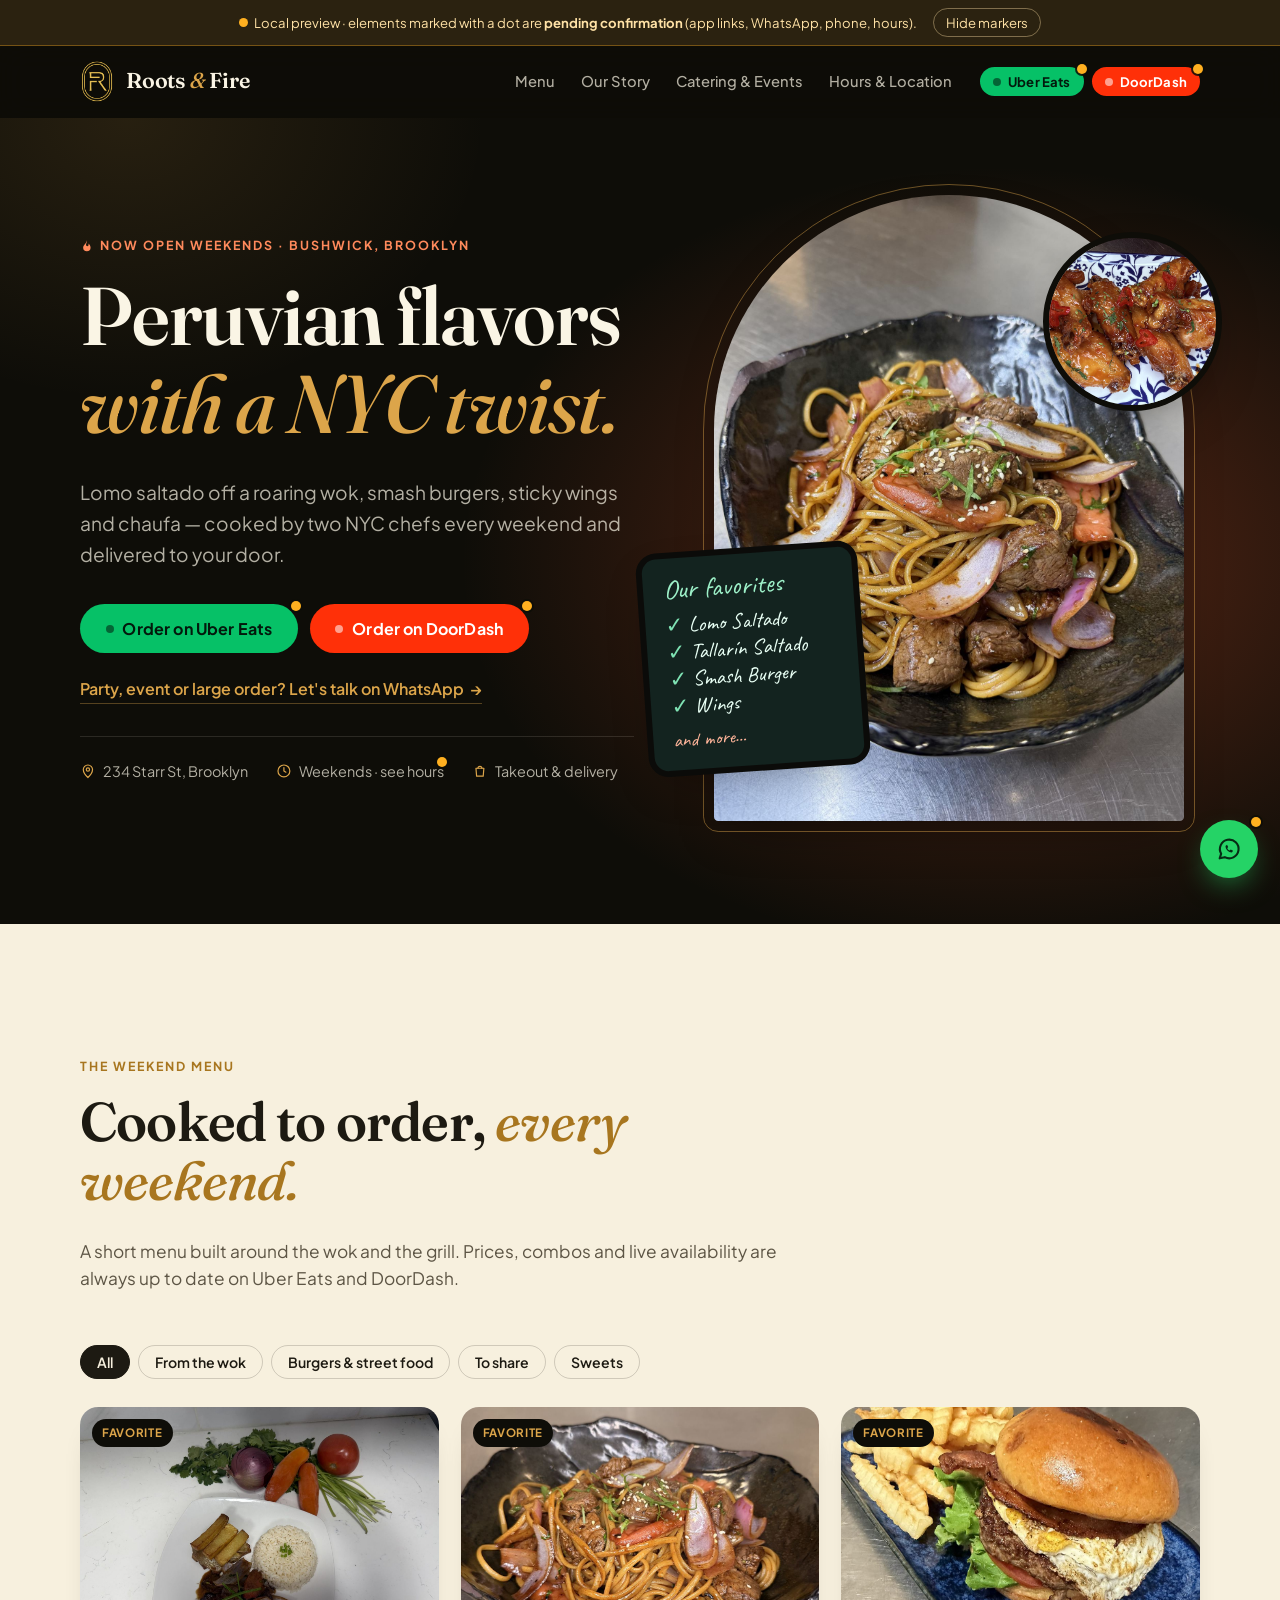
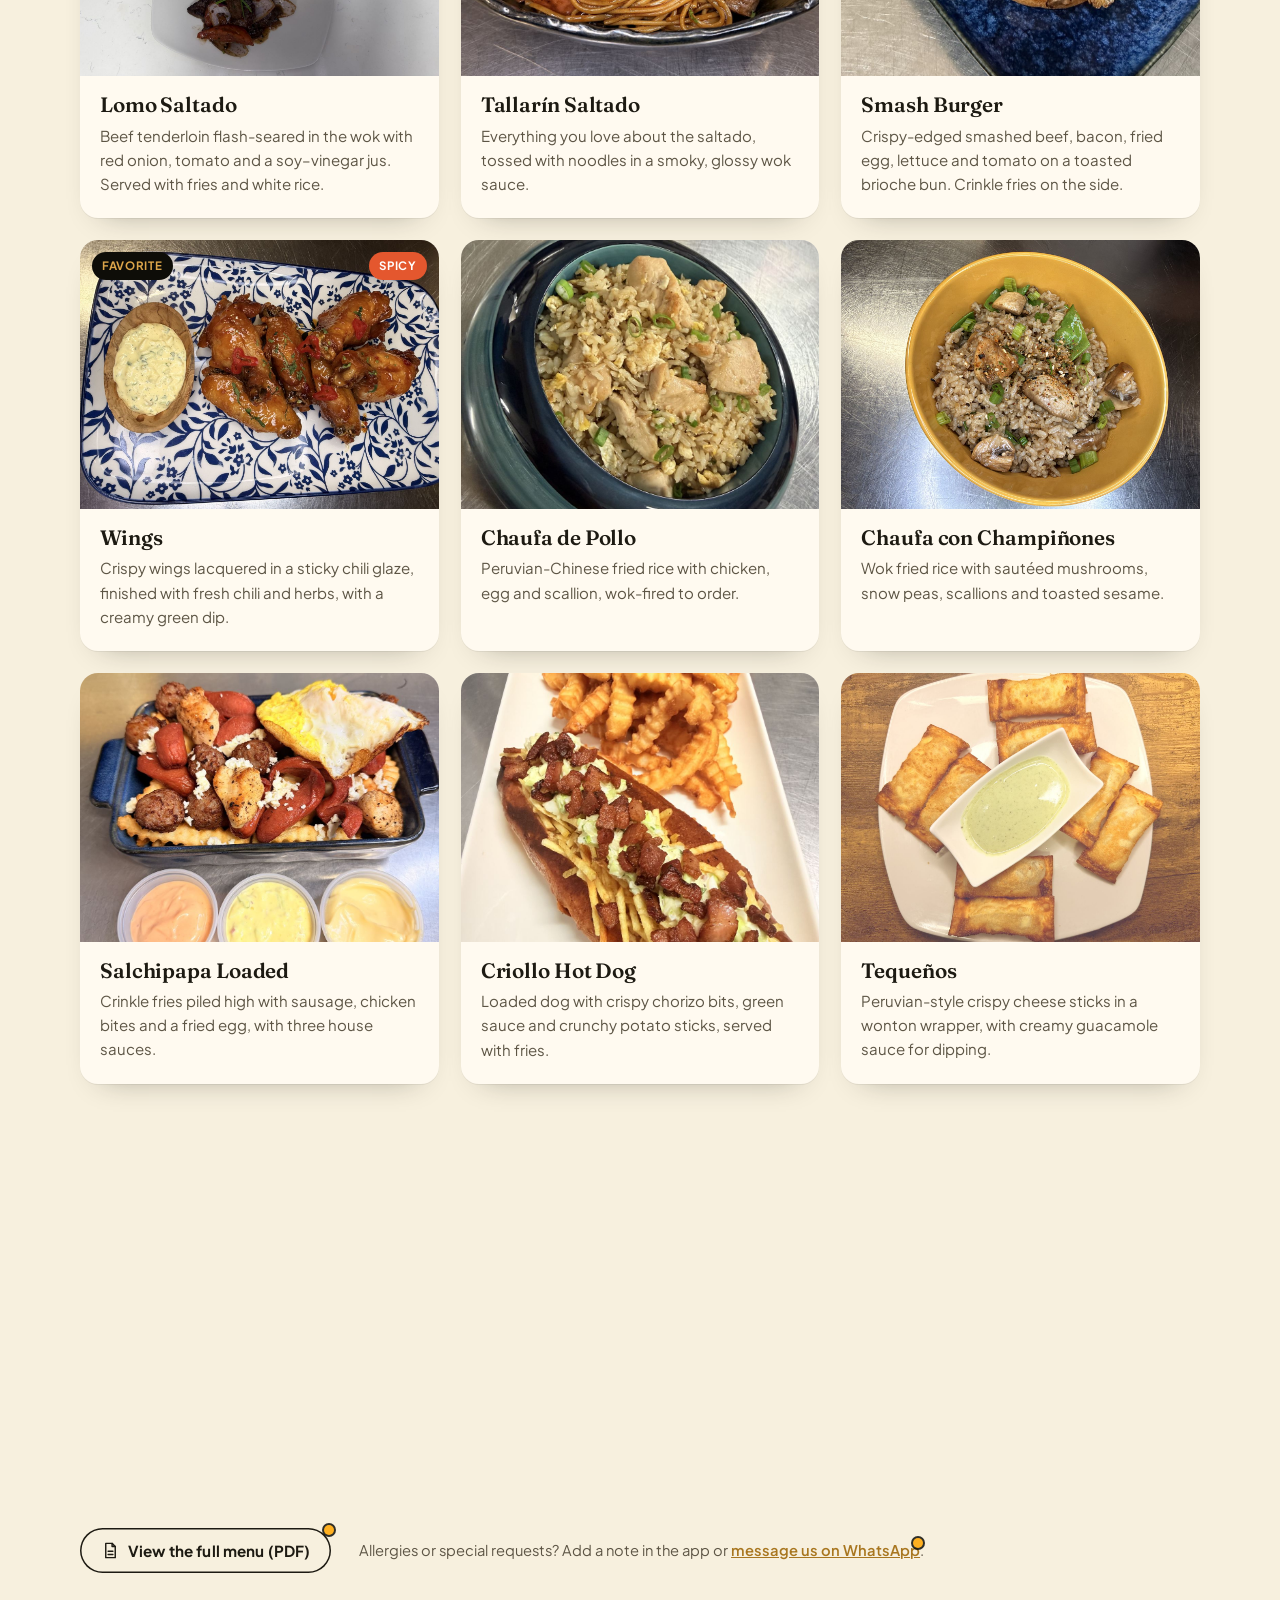
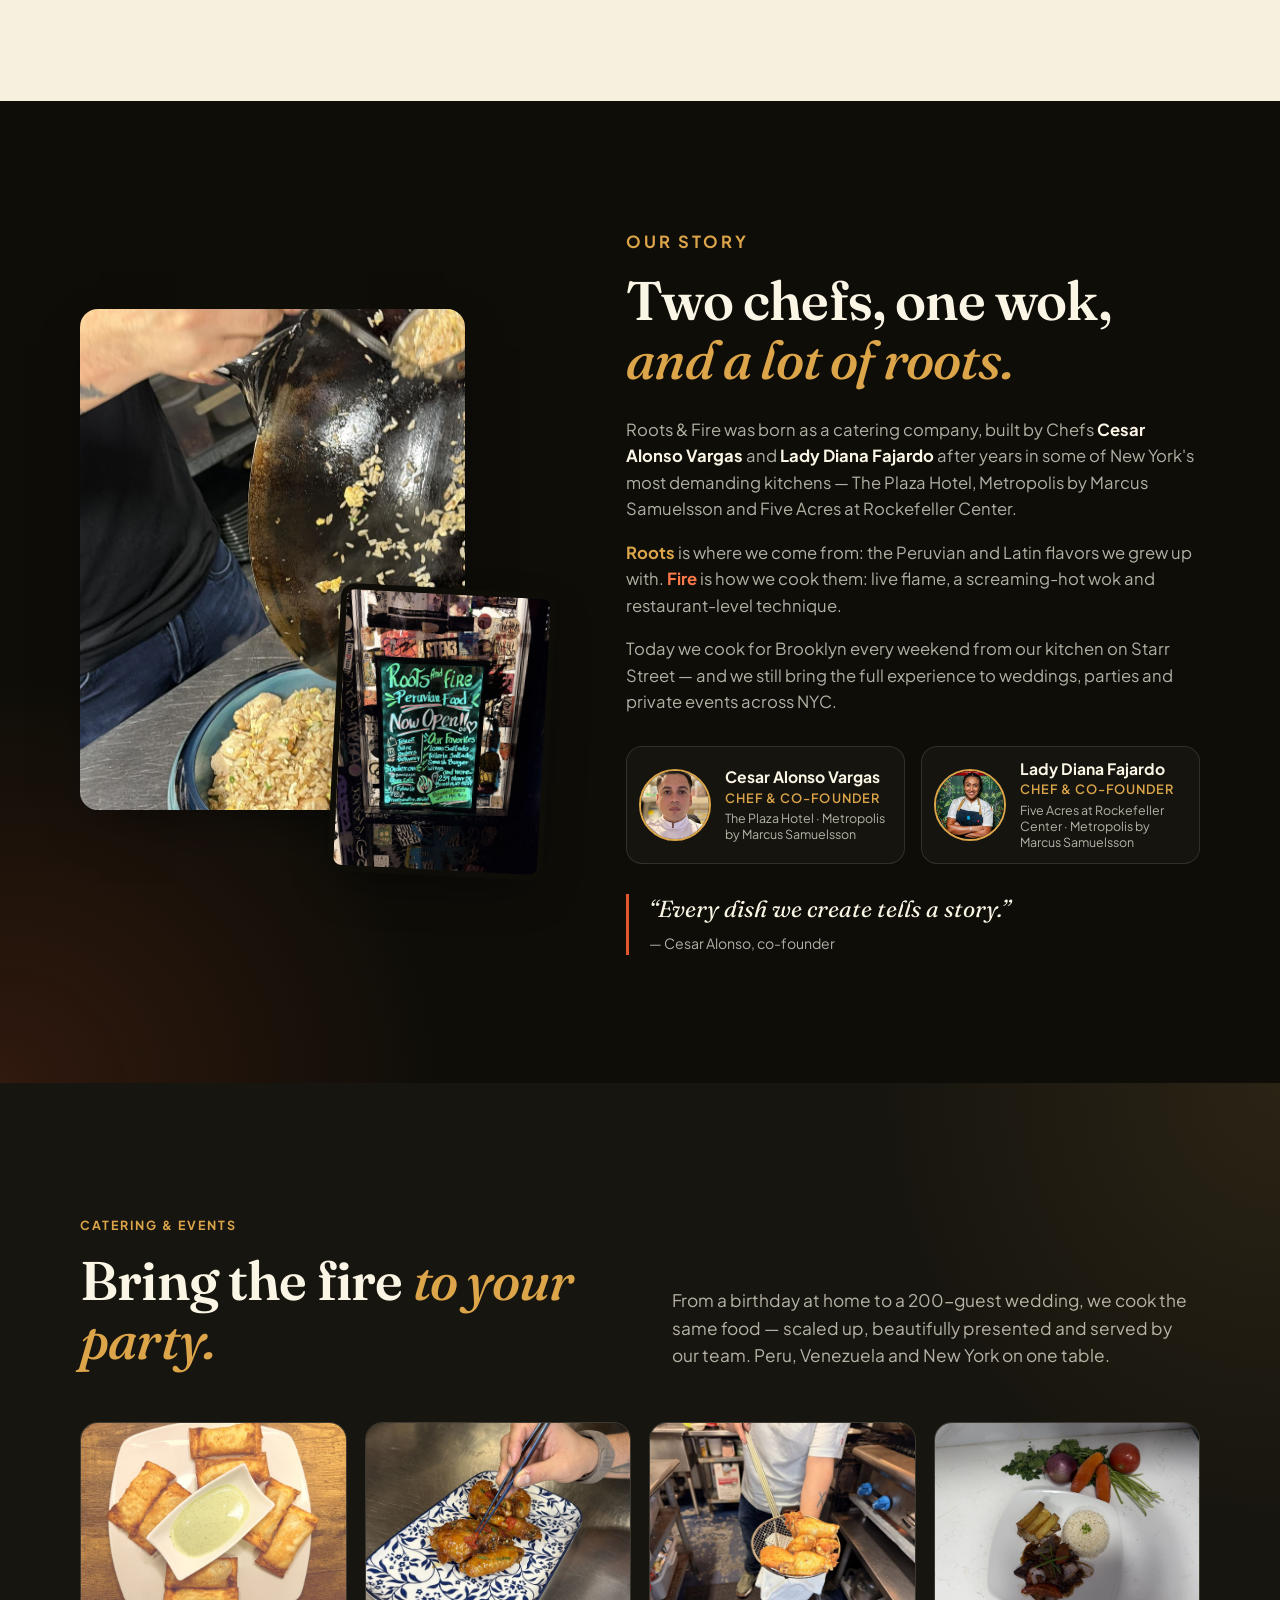
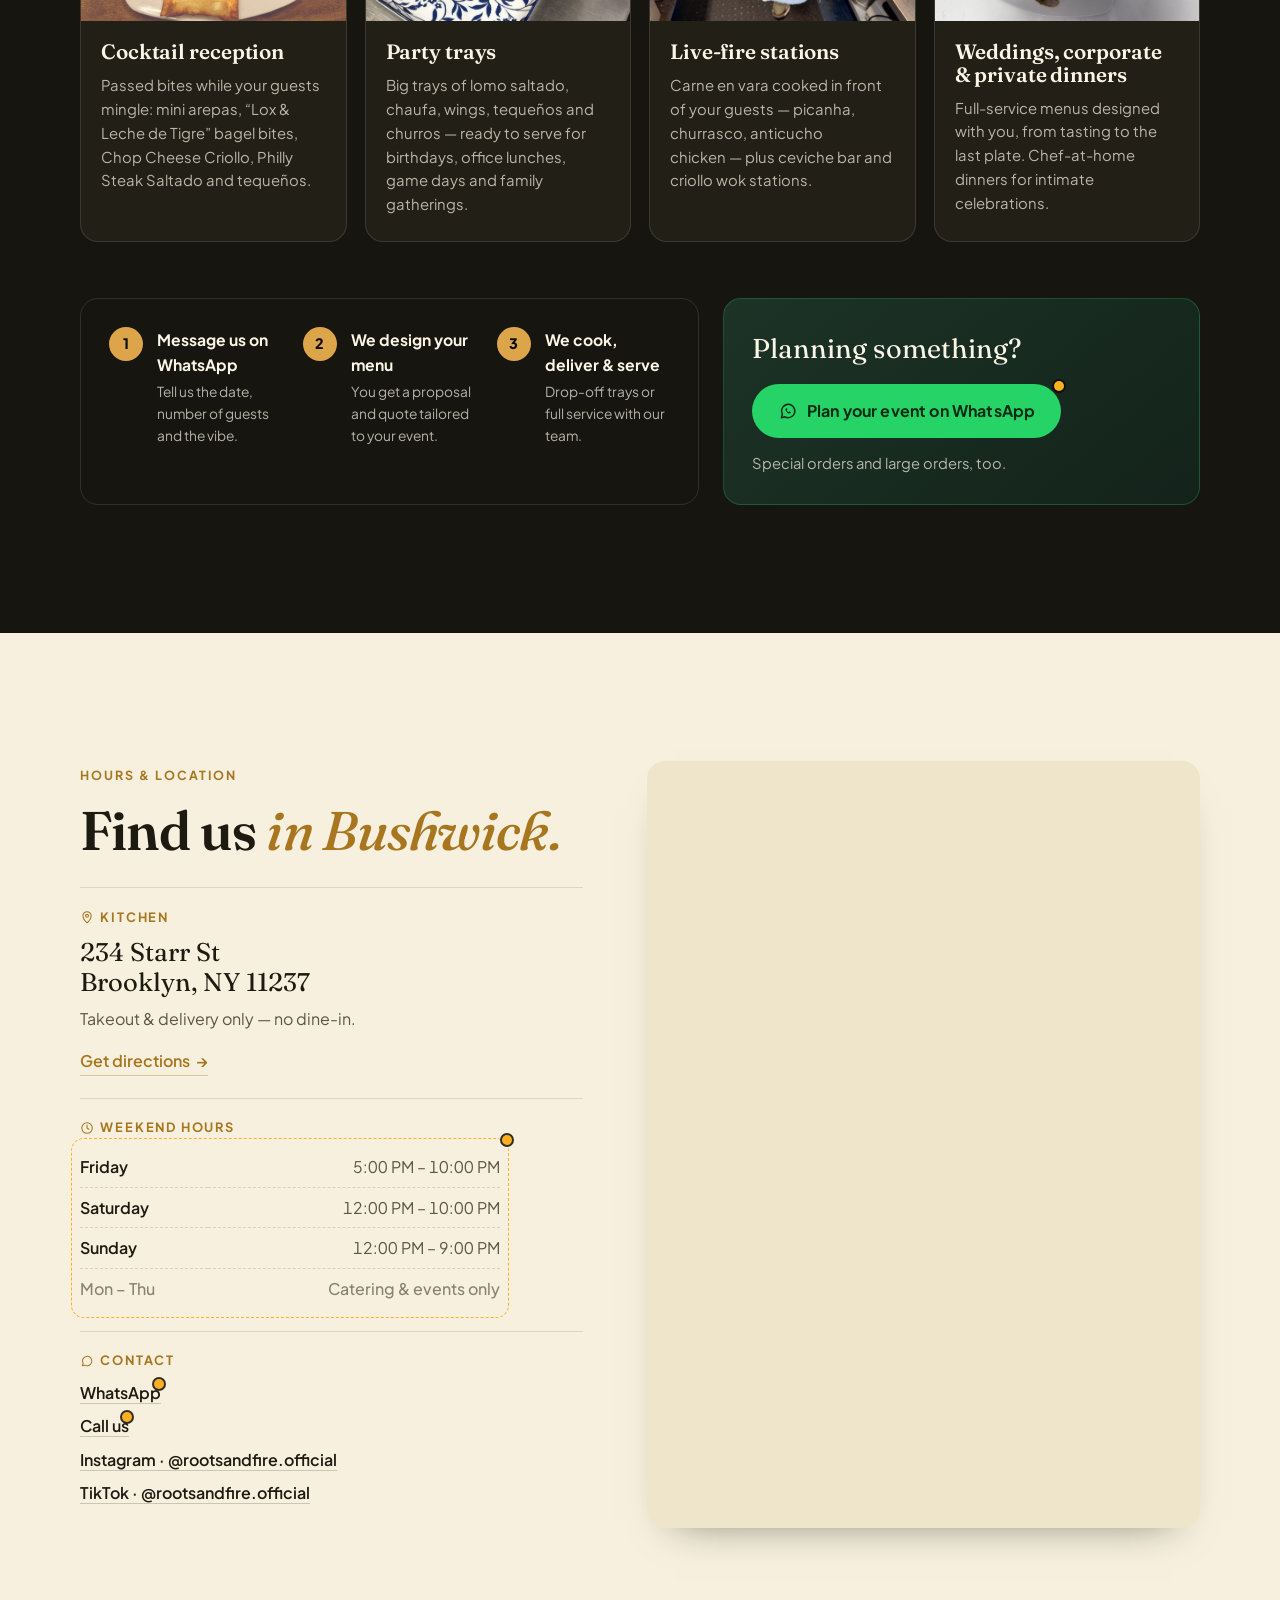
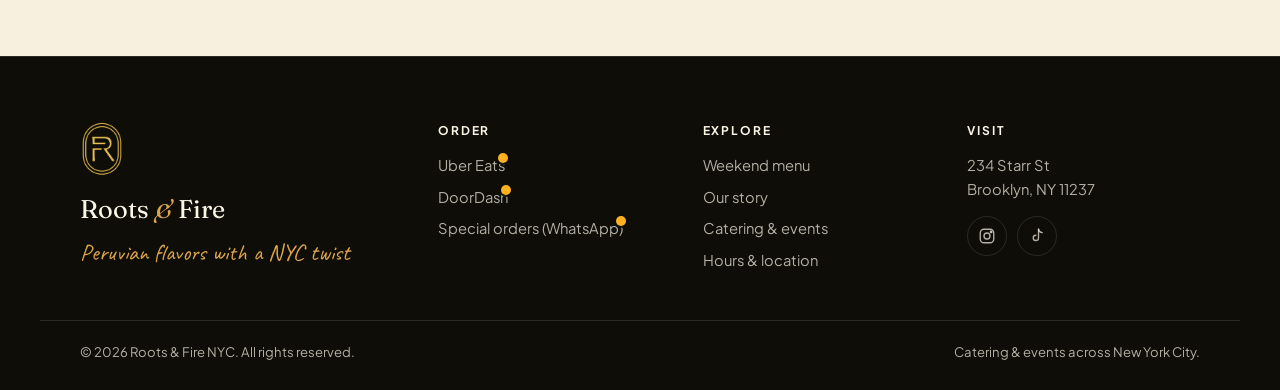
==== index.html @ c77ed381 "Rediseño Roots & Fire: restaurante + catering (demo) Nuevo sitio estático con menú de fin de semana," ====
<!doctype html>
<html lang="en">
<head>
  <meta charset="utf-8">
  <meta name="viewport" content="width=device-width, initial-scale=1">
  <title>Roots & Fire · Peruvian Kitchen in Bushwick, Brooklyn</title>
  <meta name="description" content="Peruvian flavors with a NYC twist. Lomo saltado, tallarín saltado, smash burgers, wings and chaufa every weekend from Bushwick, Brooklyn. Order on Uber Eats or DoorDash. Catering & events across NYC.">
  <meta name="theme-color" content="#0E0D08">
  <!-- Demo copy on GitHub Pages: keep it out of Google so it doesn't compete with rootsandfirenyc.com. Remove on the real domain. -->
  <meta name="robots" content="noindex, nofollow">
  <link rel="icon" type="image/png" href="assets/img/logo-monogram.png">

  <meta property="og:type" content="restaurant">
  <meta property="og:title" content="Roots & Fire · Peruvian flavors with a NYC twist">
  <meta property="og:description" content="Weekend Peruvian kitchen in Bushwick, Brooklyn. Delivery & pickup on Uber Eats and DoorDash. Catering & events across NYC.">
  <meta property="og:image" content="assets/img/tallarin-saltado-dark.jpg">
  <meta property="og:url" content="https://rootsandfirenyc.com/">

  <link rel="preconnect" href="https://fonts.googleapis.com">
  <link rel="preconnect" href="https://fonts.gstatic.com" crossorigin>
  <link href="https://fonts.googleapis.com/css2?family=Caveat:wght@600;700&family=Fraunces:ital,opsz,wght@0,9..144,500;0,9..144,600;0,9..144,700;1,9..144,500;1,9..144,600&family=Plus+Jakarta+Sans:wght@400;500;600;700&display=swap" rel="stylesheet">
  <link rel="stylesheet" href="assets/css/styles.css">

  <script type="application/ld+json">
  {
    "@context": "https://schema.org",
    "@type": "Restaurant",
    "name": "Roots & Fire",
    "url": "https://rootsandfirenyc.com/",
    "image": "https://rootsandfirenyc.com/assets/img/tallarin-saltado-dark.jpg",
    "servesCuisine": ["Peruvian", "Latin American", "Fusion"],
    "address": {
      "@type": "PostalAddress",
      "streetAddress": "234 Starr St",
      "addressLocality": "Brooklyn",
      "addressRegion": "NY",
      "postalCode": "11237",
      "addressCountry": "US"
    },
    "hasMenu": "https://rootsandfirenyc.com/#menu",
    "acceptsReservations": false,
    "sameAs": ["https://www.instagram.com/rootsandfire.official/", "https://www.tiktok.com/@rootsandfire.official"]
  }
  </script>
</head>
<body class="is-preview">
  <a class="skip-link" href="#menu">Skip to menu</a>

  <!-- Local preview notice (remove before going live: delete this block + body class "is-preview") -->
  <div class="preview-bar" role="note">
    <span><span class="dot" aria-hidden="true"></span> Local preview · elements marked with a dot are <strong>pending confirmation</strong> (app links, WhatsApp, phone, hours).</span>
    <button type="button" class="preview-bar__close" data-preview-toggle>Hide markers</button>
  </div>

  <!-- ===== Header ===== -->
  <header class="site-header" data-header>
    <div class="container header-inner">
      <a href="#top" class="brand" aria-label="Roots & Fire, home">
        <img src="assets/img/logo-monogram.png" alt="" width="40" height="51">
        <span class="brand__name">Roots <em>&amp;</em> Fire</span>
      </a>

      <nav class="main-nav" id="main-nav" aria-label="Main">
        <a href="#menu">Menu</a>
        <a href="#story">Our Story</a>
        <a href="#catering">Catering &amp; Events</a>
        <a href="#visit">Hours &amp; Location</a>
        <div class="main-nav__order">
          <a class="btn btn--uber btn--sm" data-link="uberEats" data-pending href="#" target="_blank" rel="noopener">Uber Eats</a>
          <a class="btn btn--dash btn--sm" data-link="doorDash" data-pending href="#" target="_blank" rel="noopener">DoorDash</a>
        </div>
      </nav>

      <div class="header-order">
        <a class="btn btn--uber btn--sm" data-link="uberEats" data-pending href="#" target="_blank" rel="noopener"><span class="btn__dot"></span>Uber Eats</a>
        <a class="btn btn--dash btn--sm" data-link="doorDash" data-pending href="#" target="_blank" rel="noopener"><span class="btn__dot"></span>DoorDash</a>
      </div>

      <button class="nav-toggle" type="button" aria-expanded="false" aria-controls="main-nav" data-nav-toggle>
        <span class="sr-only">Open menu</span>
        <span class="nav-toggle__bar"></span><span class="nav-toggle__bar"></span>
      </button>
    </div>
  </header>

  <main id="top">
    <!-- ===== Hero ===== -->
    <section class="hero">
      <div class="container hero__grid">
        <div class="hero__copy">
          <p class="eyebrow eyebrow--ember">
            <svg class="i" viewBox="0 0 24 24" aria-hidden="true"><path d="M12 2c1 3.5-1.5 5-1.5 8 0 1.4 1 2.5 2.3 2.5 1.4 0 2.2-1.2 2.2-2.6 0-.7-.2-1.4-.5-2 2.4 1.6 4 4.3 4 7.1A6.5 6.5 0 0 1 12 21.5 6.5 6.5 0 0 1 5.5 15c0-5 6.5-7.5 6.5-13z"/></svg>
            Now open weekends · Bushwick, Brooklyn
          </p>
          <h1>Peruvian flavors <span class="accent">with a NYC twist.</span></h1>
          <p class="lead">Lomo saltado off a roaring wok, smash burgers, sticky wings and chaufa&nbsp;— cooked by two NYC chefs every weekend and delivered to your door.</p>

          <div class="order-buttons">
            <a class="btn btn--uber btn--lg" data-link="uberEats" data-pending href="#" target="_blank" rel="noopener">
              <span class="btn__dot"></span>Order on Uber Eats
            </a>
            <a class="btn btn--dash btn--lg" data-link="doorDash" data-pending href="#" target="_blank" rel="noopener">
              <span class="btn__dot"></span>Order on DoorDash
            </a>
          </div>
          <a class="text-link" href="#catering">Party, event or large order? Let's talk on WhatsApp <span aria-hidden="true">→</span></a>

          <ul class="hero__facts">
            <li>
              <svg class="i" viewBox="0 0 24 24" aria-hidden="true"><path d="M12 22s7-6.2 7-12a7 7 0 1 0-14 0c0 5.8 7 12 7 12z"/><circle cx="12" cy="10" r="2.5"/></svg>
              234 Starr St, Brooklyn
            </li>
            <li>
              <svg class="i" viewBox="0 0 24 24" aria-hidden="true"><circle cx="12" cy="12" r="9"/><path d="M12 7v5l3 2"/></svg>
              <span data-pending>Weekends · see hours</span>
            </li>
            <li>
              <svg class="i" viewBox="0 0 24 24" aria-hidden="true"><path d="M6 8h12l-1 12H7L6 8z"/><path d="M9 8a3 3 0 0 1 6 0"/></svg>
              Takeout &amp; delivery
            </li>
          </ul>
        </div>

        <div class="hero__media">
          <figure class="arch">
            <img src="assets/img/tallarin-saltado-dark.jpg" alt="Tallarín saltado: wok-tossed noodles with beef, red onion and tomato in a black stoneware bowl" width="1350" height="1800" fetchpriority="high">
          </figure>
          <div class="chalk-card" aria-label="Our favorites">
            <p class="chalk-card__title">Our favorites</p>
            <ul>
              <li>Lomo Saltado</li>
              <li>Tallarín Saltado</li>
              <li>Smash Burger</li>
              <li>Wings</li>
            </ul>
            <p class="chalk-card__more">and more…</p>
          </div>
          <img class="hero__mini" src="assets/img/wings.jpg" alt="Glazed chicken wings with fresh chili on a blue patterned plate" width="1400" height="1050" loading="lazy">
        </div>
      </div>
    </section>

    <!-- ===== 1. Menu ===== -->
    <section class="section section--cream" id="menu" aria-labelledby="menu-title">
      <div class="container">
        <div class="section-head">
          <p class="eyebrow">The weekend menu</p>
          <h2 id="menu-title">Cooked to order, <em>every weekend.</em></h2>
          <p class="section-head__lead">A short menu built around the wok and the grill. Prices, combos and live availability are always up to date on Uber Eats and DoorDash.</p>
        </div>

        <div class="menu-filters" role="tablist" aria-label="Filter the menu">
          <button type="button" role="tab" class="chip is-active" aria-selected="true" data-filter="all">All</button>
          <button type="button" role="tab" class="chip" aria-selected="false" data-filter="wok">From the wok</button>
          <button type="button" role="tab" class="chip" aria-selected="false" data-filter="street">Burgers &amp; street food</button>
          <button type="button" role="tab" class="chip" aria-selected="false" data-filter="share">To share</button>
          <button type="button" role="tab" class="chip" aria-selected="false" data-filter="sweet">Sweets</button>
        </div>

        <div class="menu-grid">
          <article class="dish" data-cat="wok">
            <div class="dish__media"><img src="assets/img/lomo-saltado.jpg" alt="Lomo saltado with white rice and fries" width="1400" height="1050" loading="lazy"><span class="tag tag--fav">Favorite</span></div>
            <div class="dish__body">
              <h3>Lomo Saltado</h3>
              <p>Beef tenderloin flash-seared in the wok with red onion, tomato and a soy–vinegar jus. Served with fries and white rice.</p>
            </div>
          </article>

          <article class="dish" data-cat="wok">
            <div class="dish__media"><img src="assets/img/tallarin-saltado.jpg" alt="Tallarín saltado in a black bowl" width="1050" height="1400" loading="lazy"><span class="tag tag--fav">Favorite</span></div>
            <div class="dish__body">
              <h3>Tallarín Saltado</h3>
              <p>Everything you love about the saltado, tossed with noodles in a smoky, glossy wok sauce.</p>
            </div>
          </article>

          <article class="dish" data-cat="street">
            <div class="dish__media"><img src="assets/img/smash-burger.jpg" alt="Smash burger with bacon, fried egg and crinkle fries" width="1050" height="1400" loading="lazy"><span class="tag tag--fav">Favorite</span></div>
            <div class="dish__body">
              <h3>Smash Burger</h3>
              <p>Crispy-edged smashed beef, bacon, fried egg, lettuce and tomato on a toasted brioche bun. Crinkle fries on the side.</p>
            </div>
          </article>

          <article class="dish" data-cat="share">
            <div class="dish__media"><img src="assets/img/wings-huacatay.jpg" alt="Glazed wings with a green herb dip" width="1400" height="1050" loading="lazy"><span class="tag tag--fav">Favorite</span><span class="tag tag--hot">Spicy</span></div>
            <div class="dish__body">
              <h3>Wings</h3>
              <p>Crispy wings lacquered in a sticky chili glaze, finished with fresh chili and herbs, with a creamy green dip.</p>
            </div>
          </article>

          <article class="dish" data-cat="wok">
            <div class="dish__media"><img src="assets/img/chaufa-pollo.jpg" alt="Chicken chaufa fried rice in a blue bowl" width="1050" height="1400" loading="lazy"></div>
            <div class="dish__body">
              <h3>Chaufa de Pollo</h3>
              <p>Peruvian-Chinese fried rice with chicken, egg and scallion, wok-fired to order.</p>
            </div>
          </article>

          <article class="dish" data-cat="wok">
            <div class="dish__media"><img src="assets/img/mushroom-chaufa.jpg" alt="Fried rice with mushrooms and snow peas in a yellow bowl" width="1400" height="1050" loading="lazy"></div>
            <div class="dish__body">
              <h3>Chaufa con Champiñones</h3>
              <p>Wok fried rice with sautéed mushrooms, snow peas, scallions and toasted sesame.</p>
            </div>
          </article>

          <article class="dish" data-cat="street">
            <div class="dish__media"><img src="assets/img/salchipapa.jpg" alt="Loaded salchipapa with sausage, chicken and fried egg, three sauces" width="1050" height="1400" loading="lazy"></div>
            <div class="dish__body">
              <h3>Salchipapa Loaded</h3>
              <p>Crinkle fries piled high with sausage, chicken bites and a fried egg, with three house sauces.</p>
            </div>
          </article>

          <article class="dish" data-cat="street">
            <div class="dish__media"><img src="assets/img/criollo-hot-dog.jpg" alt="Hot dog topped with chorizo bits, green sauce and potato sticks" width="1050" height="1400" loading="lazy"></div>
            <div class="dish__body">
              <h3>Criollo Hot Dog</h3>
              <p>Loaded dog with crispy chorizo bits, green sauce and crunchy potato sticks, served with fries.</p>
            </div>
          </article>

          <article class="dish" data-cat="share">
            <div class="dish__media"><img src="assets/img/tequenos.jpg" alt="Peruvian tequeños with guacamole sauce" width="1400" height="1050" loading="lazy"></div>
            <div class="dish__body">
              <h3>Tequeños</h3>
              <p>Peruvian-style crispy cheese sticks in a wonton wrapper, with creamy guacamole sauce for dipping.</p>
            </div>
          </article>

          <article class="dish" data-cat="share">
            <div class="dish__media"><img src="assets/img/chicken-strips.jpg" alt="Crispy chicken strips on a wooden board with dip" width="1400" height="1050" loading="lazy"></div>
            <div class="dish__body">
              <h3>Crispy Chicken Strips</h3>
              <p>Hand-battered chicken tenders, golden and crunchy, with a creamy ají dip.</p>
            </div>
          </article>

          <article class="dish" data-cat="sweet">
            <div class="dish__media"><img src="assets/img/churros.jpg" alt="Sugar-dusted churros with dulce de leche" width="1050" height="1400" loading="lazy"></div>
            <div class="dish__body">
              <h3>Churros</h3>
              <p>Sugar-dusted churros with dulce de leche for dipping. The only way to end it.</p>
            </div>
          </article>

          <aside class="dish dish--cta" data-cat="all">
            <img src="assets/img/delivery-apps.jpg" alt="" width="900" height="1200" loading="lazy">
            <div class="dish--cta__body">
              <p class="eyebrow eyebrow--light">Hungry?</p>
              <p class="dish--cta__title">Delivery or pickup, your choice.</p>
              <div class="stack">
                <a class="btn btn--uber" data-link="uberEats" data-pending href="#" target="_blank" rel="noopener"><span class="btn__dot"></span>Order on Uber Eats</a>
                <a class="btn btn--dash" data-link="doorDash" data-pending href="#" target="_blank" rel="noopener"><span class="btn__dot"></span>Order on DoorDash</a>
              </div>
            </div>
          </aside>
        </div>

        <div class="menu-foot">
          <a class="btn btn--outline-dark" data-link="menuPdf" data-pending href="#" target="_blank" rel="noopener">
            <svg class="i" viewBox="0 0 24 24" aria-hidden="true"><path d="M14 3H6v18h12V7l-4-4z"/><path d="M14 3v4h4M9 13h6M9 17h6"/></svg>
            View the full menu (PDF)
          </a>
          <p class="note">Allergies or special requests? Add a note in the app or <a href="#" data-link="whatsapp" data-pending data-wa-msg="Hi Roots & Fire! I have a question about the menu:">message us on WhatsApp</a>.</p>
        </div>
      </div>
    </section>

    <!-- ===== 2. Our Story ===== -->
    <section class="section section--dark story" id="story" aria-labelledby="story-title">
      <div class="container story__grid">
        <div class="story__media">
          <img class="story__main" src="assets/img/chaufa-wok.jpg" alt="Chef tossing chaufa fried rice out of a carbon-steel wok into a bowl" width="787" height="1400" loading="lazy">
          <img class="story__board" src="assets/img/now-open-board.jpg" alt="Lit chalkboard sign at 234 Starr St: Roots and Fire, Peruvian Food, Now Open" width="900" height="1200" loading="lazy">
        </div>

        <div class="story__copy">
          <p class="eyebrow">Our story</p>
          <h2 id="story-title">Two chefs, one wok, <em>and a lot of roots.</em></h2>
          <p>Roots &amp; Fire was born as a catering company, built by Chefs <strong>Cesar Alonso Vargas</strong> and <strong>Lady Diana Fajardo</strong> after years in some of New York's most demanding kitchens&nbsp;— The Plaza Hotel, Metropolis by Marcus Samuelsson and Five Acres at Rockefeller Center.</p>
          <p><strong class="gold">Roots</strong> is where we come from: the Peruvian and Latin flavors we grew up with. <strong class="ember">Fire</strong> is how we cook them: live flame, a screaming-hot wok and restaurant-level technique.</p>
          <p>Today we cook for Brooklyn every weekend from our kitchen on Starr Street&nbsp;— and we still bring the full experience to weddings, parties and private events across NYC.</p>

          <div class="chefs">
            <figure class="chef">
              <img src="assets/img/chef-cesar.jpg" alt="Chef Cesar Alonso Vargas in chef whites" width="441" height="792" loading="lazy">
              <figcaption>
                <strong>Cesar Alonso Vargas</strong>
                <span>Chef &amp; co-founder</span>
                <small>The Plaza Hotel · Metropolis by Marcus Samuelsson</small>
              </figcaption>
            </figure>
            <figure class="chef">
              <img src="assets/img/chef-lady.jpg" alt="Chef Lady Diana Fajardo smiling, arms crossed, in an apron" width="1000" height="1000" loading="lazy">
              <figcaption>
                <strong>Lady Diana Fajardo</strong>
                <span>Chef &amp; co-founder</span>
                <small>Five Acres at Rockefeller Center · Metropolis by Marcus Samuelsson</small>
              </figcaption>
            </figure>
          </div>

          <blockquote class="quote">
            <p>“Every dish we create tells a story.”</p>
            <cite>— Cesar Alonso, co-founder</cite>
          </blockquote>
        </div>
      </div>
    </section>

    <!-- ===== 3. Catering & Events ===== -->
    <section class="section section--char catering" id="catering" aria-labelledby="catering-title">
      <div class="container">
        <div class="section-head section-head--split">
          <div>
            <p class="eyebrow">Catering &amp; events</p>
            <h2 id="catering-title">Bring the fire <em>to your party.</em></h2>
          </div>
          <p class="section-head__lead">From a birthday at home to a 200-guest wedding, we cook the same food&nbsp;— scaled up, beautifully presented and served by our team. Peru, Venezuela and New York on one table.</p>
        </div>

        <div class="services">
          <article class="service">
            <img src="assets/img/tequenos.jpg" alt="" width="1400" height="1050" loading="lazy">
            <div class="service__body">
              <h3>Cocktail reception</h3>
              <p>Passed bites while your guests mingle: mini arepas, “Lox &amp; Leche de Tigre” bagel bites, Chop Cheese Criollo, Philly Steak Saltado and tequeños.</p>
            </div>
          </article>
          <article class="service">
            <img src="assets/img/wings-plating.jpg" alt="" width="1600" height="900" loading="lazy">
            <div class="service__body">
              <h3>Party trays</h3>
              <p>Big trays of lomo saltado, chaufa, wings, tequeños and churros&nbsp;— ready to serve for birthdays, office lunches, game days and family gatherings.</p>
            </div>
          </article>
          <article class="service">
            <img src="assets/img/frying.jpg" alt="" width="1200" height="900" loading="lazy">
            <div class="service__body">
              <h3>Live-fire stations</h3>
              <p>Carne en vara cooked in front of your guests&nbsp;— picanha, churrasco, anticucho chicken&nbsp;— plus ceviche bar and criollo wok stations.</p>
            </div>
          </article>
          <article class="service">
            <img src="assets/img/lomo-saltado.jpg" alt="" width="1400" height="1050" loading="lazy">
            <div class="service__body">
              <h3>Weddings, corporate &amp; private dinners</h3>
              <p>Full-service menus designed with you, from tasting to the last plate. Chef-at-home dinners for intimate celebrations.</p>
            </div>
          </article>
        </div>

        <div class="plan">
          <ol class="steps">
            <li><span>1</span><div><strong>Message us on WhatsApp</strong><p>Tell us the date, number of guests and the vibe.</p></div></li>
            <li><span>2</span><div><strong>We design your menu</strong><p>You get a proposal and quote tailored to your event.</p></div></li>
            <li><span>3</span><div><strong>We cook, deliver &amp; serve</strong><p>Drop-off trays or full service with our team.</p></div></li>
          </ol>
          <div class="plan__cta">
            <p class="plan__title">Planning something?</p>
            <a class="btn btn--wa btn--lg" data-link="whatsapp" data-pending data-wa-msg="Hi Roots & Fire! I'd like a quote for an event. Date: ___ · Guests: ___ · Type of event: ___" href="#" target="_blank" rel="noopener">
              <svg class="i" viewBox="0 0 24 24" aria-hidden="true"><path d="M4 20l1.3-4A8 8 0 1 1 8.4 19L4 20z"/><path d="M9 9.5c0 3 2.5 5.5 5.5 5.5l1-1.5-2-1-1 .8c-.9-.4-1.6-1.1-2-2l.8-1-1-2L9 9.5z" fill="currentColor" stroke="none"/></svg>
              Plan your event on WhatsApp
            </a>
            <p class="note note--light">Special orders and large orders, too.</p>
          </div>
        </div>
      </div>
    </section>

    <!-- ===== 4. Hours & Location ===== -->
    <section class="section section--cream visit" id="visit" aria-labelledby="visit-title">
      <div class="container visit__grid">
        <div class="visit__info">
          <p class="eyebrow">Hours &amp; location</p>
          <h2 id="visit-title">Find us <em>in Bushwick.</em></h2>

          <div class="info-block">
            <h3>
              <svg class="i" viewBox="0 0 24 24" aria-hidden="true"><path d="M12 22s7-6.2 7-12a7 7 0 1 0-14 0c0 5.8 7 12 7 12z"/><circle cx="12" cy="10" r="2.5"/></svg>
              Kitchen
            </h3>
            <address>234 Starr St<br>Brooklyn, NY 11237</address>
            <p class="muted">Takeout &amp; delivery only&nbsp;— no dine-in.</p>
            <a class="text-link text-link--dark" href="https://www.google.com/maps/dir/?api=1&amp;destination=234+Starr+St,+Brooklyn,+NY+11237" target="_blank" rel="noopener">Get directions <span aria-hidden="true">→</span></a>
          </div>

          <div class="info-block">
            <h3>
              <svg class="i" viewBox="0 0 24 24" aria-hidden="true"><circle cx="12" cy="12" r="9"/><path d="M12 7v5l3 2"/></svg>
              Weekend hours
            </h3>
            <table class="hours" data-pending>
              <tr><th scope="row">Friday</th><td>5:00 PM – 10:00 PM</td></tr>
              <tr><th scope="row">Saturday</th><td>12:00 PM – 10:00 PM</td></tr>
              <tr><th scope="row">Sunday</th><td>12:00 PM – 9:00 PM</td></tr>
              <tr class="is-closed"><th scope="row">Mon – Thu</th><td>Catering &amp; events only</td></tr>
            </table>
          </div>

          <div class="info-block">
            <h3>
              <svg class="i" viewBox="0 0 24 24" aria-hidden="true"><path d="M4 20l1.3-4A8 8 0 1 1 8.4 19L4 20z"/></svg>
              Contact
            </h3>
            <ul class="contact-list">
              <li><a href="#" data-link="whatsapp" data-pending data-wa-msg="Hi Roots & Fire!">WhatsApp</a></li>
              <li><a href="#" data-link="phone" data-pending>Call us</a></li>
              <li><a href="https://www.instagram.com/rootsandfire.official/" target="_blank" rel="noopener">Instagram · @rootsandfire.official</a></li>
              <li><a href="https://www.tiktok.com/@rootsandfire.official" target="_blank" rel="noopener">TikTok · @rootsandfire.official</a></li>
            </ul>
          </div>
        </div>

        <div class="visit__map">
          <iframe title="Map: 234 Starr St, Brooklyn, NY 11237" src="https://www.google.com/maps?q=234+Starr+St,+Brooklyn,+NY+11237&amp;z=15&amp;output=embed" loading="lazy" referrerpolicy="no-referrer-when-downgrade"></iframe>
        </div>
      </div>
    </section>
  </main>

  <!-- ===== Footer ===== -->
  <footer class="site-footer">
    <div class="container footer-grid">
      <div class="footer-brand">
        <img src="assets/img/logo-monogram.png" alt="" width="56" height="72" loading="lazy">
        <p class="footer-brand__name">Roots <em>&amp;</em> Fire</p>
        <p class="hand">Peruvian flavors with a NYC twist</p>
      </div>
      <div>
        <p class="footer-title">Order</p>
        <ul>
          <li><a href="#" data-link="uberEats" data-pending target="_blank" rel="noopener">Uber Eats</a></li>
          <li><a href="#" data-link="doorDash" data-pending target="_blank" rel="noopener">DoorDash</a></li>
          <li><a href="#" data-link="whatsapp" data-pending data-wa-msg="Hi Roots & Fire! I'd like to place a special order:">Special orders (WhatsApp)</a></li>
        </ul>
      </div>
      <div>
        <p class="footer-title">Explore</p>
        <ul>
          <li><a href="#menu">Weekend menu</a></li>
          <li><a href="#story">Our story</a></li>
          <li><a href="#catering">Catering &amp; events</a></li>
          <li><a href="#visit">Hours &amp; location</a></li>
        </ul>
      </div>
      <div>
        <p class="footer-title">Visit</p>
        <p>234 Starr St<br>Brooklyn, NY 11237</p>
        <p class="socials">
          <a href="https://www.instagram.com/rootsandfire.official/" target="_blank" rel="noopener" aria-label="Instagram">
            <svg class="i" viewBox="0 0 24 24" aria-hidden="true"><rect x="3" y="3" width="18" height="18" rx="5"/><circle cx="12" cy="12" r="4"/><circle cx="17.5" cy="6.5" r="1" fill="currentColor"/></svg>
          </a>
          <a href="https://www.tiktok.com/@rootsandfire.official" target="_blank" rel="noopener" aria-label="TikTok">
            <svg class="i" viewBox="0 0 24 24" aria-hidden="true"><path d="M14 3v11.5a3.5 3.5 0 1 1-3.5-3.5"/><path d="M14 3c.5 2.5 2.3 4.3 5 4.5"/></svg>
          </a>
        </p>
      </div>
    </div>
    <div class="container footer-bottom">
      <p>© <span data-year>2026</span> Roots &amp; Fire NYC. All rights reserved.</p>
      <p>Catering &amp; events across New York City.</p>
    </div>
  </footer>

  <!-- Floating WhatsApp (desktop) -->
  <a class="wa-float" href="#" data-link="whatsapp" data-pending data-wa-msg="Hi Roots & Fire!" aria-label="Chat with us on WhatsApp" target="_blank" rel="noopener">
    <svg viewBox="0 0 24 24" aria-hidden="true"><path d="M4 20l1.3-4A8 8 0 1 1 8.4 19L4 20z"/><path d="M9 9.5c0 3 2.5 5.5 5.5 5.5l1-1.5-2-1-1 .8c-.9-.4-1.6-1.1-2-2l.8-1-1-2L9 9.5z" fill="currentColor" stroke="none"/></svg>
  </a>

  <!-- Sticky order bar (mobile) -->
  <div class="order-bar" aria-label="Order now">
    <a class="btn btn--uber" data-link="uberEats" data-pending href="#" target="_blank" rel="noopener">Uber Eats</a>
    <a class="btn btn--dash" data-link="doorDash" data-pending href="#" target="_blank" rel="noopener">DoorDash</a>
    <a class="btn btn--wa btn--icon" data-link="whatsapp" data-pending data-wa-msg="Hi Roots & Fire!" href="#" target="_blank" rel="noopener" aria-label="WhatsApp">
      <svg class="i" viewBox="0 0 24 24" aria-hidden="true"><path d="M4 20l1.3-4A8 8 0 1 1 8.4 19L4 20z"/><path d="M9 9.5c0 3 2.5 5.5 5.5 5.5l1-1.5-2-1-1 .8c-.9-.4-1.6-1.1-2-2l.8-1-1-2L9 9.5z" fill="currentColor" stroke="none"/></svg>
    </a>
  </div>

  <div class="toast" role="status" aria-live="polite" data-toast></div>

  <script src="assets/js/main.js" defer></script>
</body>
</html>
---- assets/css/styles.css ----
/* =========================================================
   Roots & Fire — restaurant + catering site
   Palette kept from the current brand (dark / gold / cream)
   plus an "ember" accent for the fire side of the name.
   ========================================================= */

:root {
  --ink: #0e0d08;
  --char: #17150f;
  --char-2: #221f17;
  --line-dark: rgba(250, 245, 229, 0.12);
  --cream: #f7f0de;
  --cream-2: #efe5cb;
  --paper: #fffaf0;
  --text-dark: #1d1a12;
  --muted-dark: #5d5545;
  --text-light: #faf5e5;
  --muted-light: rgba(250, 245, 229, 0.7);
  --gold: #dca54a;
  --gold-deep: #a8761f;
  --ember: #e4572e;
  --ember-glow: rgba(228, 87, 46, 0.35);

  --uber: #06c167;
  --uber-ink: #03190c;
  --dash: #ff3008;
  --wa: #25d366;
  --wa-ink: #062b14;

  --pending: #ffb020;

  --font-display: "Fraunces", Georgia, "Times New Roman", serif;
  --font-body: "Plus Jakarta Sans", system-ui, -apple-system, "Segoe UI", sans-serif;
  --font-hand: "Caveat", "Segoe Print", cursive;

  --radius: 18px;
  --radius-sm: 10px;
  --shadow: 0 18px 50px -20px rgba(0, 0, 0, 0.55);
  --container: 1200px;
  --gutter: clamp(16px, 4vw, 40px);
  --header-h: 72px;
}

/* ---------- Base ---------- */
*,
*::before,
*::after { box-sizing: border-box; }

html { scroll-behavior: smooth; scroll-padding-top: calc(var(--header-h) + 12px); }
@media (prefers-reduced-motion: reduce) { html { scroll-behavior: auto; } }

body {
  margin: 0;
  background: var(--ink);
  color: var(--text-light);
  font-family: var(--font-body);
  font-size: 1rem;
  line-height: 1.6;
  -webkit-font-smoothing: antialiased;
  overflow-x: hidden;
}

img { max-width: 100%; display: block; height: auto; }
a { color: inherit; }
h1, h2, h3 { font-family: var(--font-display); font-weight: 600; line-height: 1.08; margin: 0 0 0.5em; letter-spacing: -0.015em; }
h2 { font-size: clamp(2.1rem, 4.4vw, 3.4rem); }
h2 em, h1 em { font-style: italic; font-weight: 500; }
h3 { font-size: 1.3rem; letter-spacing: -0.005em; }
p { margin: 0 0 1em; }

.container { width: 100%; max-width: var(--container); margin: 0 auto; padding: 0 var(--gutter); }
.sr-only { position: absolute; width: 1px; height: 1px; overflow: hidden; clip: rect(0 0 0 0); white-space: nowrap; }
.skip-link { position: absolute; left: 12px; top: -60px; z-index: 200; background: var(--gold); color: var(--ink); padding: 10px 16px; border-radius: 8px; font-weight: 700; }
.skip-link:focus { top: 12px; }
:focus-visible { outline: 3px solid var(--gold); outline-offset: 3px; border-radius: 6px; }

.i { width: 1.1em; height: 1.1em; fill: none; stroke: currentColor; stroke-width: 1.8; stroke-linecap: round; stroke-linejoin: round; flex: none; }

.eyebrow {
  display: inline-flex; align-items: center; gap: 0.5em;
  font-size: 0.78rem; font-weight: 700; letter-spacing: 0.16em; text-transform: uppercase;
  color: var(--gold-deep); margin-bottom: 1rem;
}
.section--dark .eyebrow, .section--char .eyebrow, .hero .eyebrow, .eyebrow--light { color: var(--gold); }
.eyebrow--ember { color: #ff8a5c !important; }
.eyebrow--ember .i { fill: currentColor; stroke: none; }

.gold { color: var(--gold); }
.ember { color: #ff7a4a; }
.muted { color: var(--muted-dark); }

/* ---------- Buttons ---------- */
.btn {
  --bg: var(--gold); --fg: var(--ink);
  display: inline-flex; align-items: center; justify-content: center; gap: 0.55em;
  padding: 0.85em 1.35em; border-radius: 999px; border: 0;
  background: var(--bg); color: var(--fg);
  font: 700 0.95rem/1 var(--font-body); letter-spacing: 0.01em; text-decoration: none; white-space: nowrap;
  cursor: pointer; transition: transform .18s ease, box-shadow .18s ease, filter .18s ease;
}
.btn:hover { transform: translateY(-2px); box-shadow: 0 10px 24px -10px var(--bg); filter: saturate(1.1); }
.btn--sm { padding: 0.62em 1em; font-size: 0.82rem; }
.btn--lg { padding: 1.05em 1.6em; font-size: 1rem; }
.btn--uber { --bg: var(--uber); --fg: var(--uber-ink); }
.btn--dash { --bg: var(--dash); --fg: #fff; }
.btn--wa { --bg: var(--wa); --fg: var(--wa-ink); }
.btn--icon { padding: 0.85em; aspect-ratio: 1; }
.btn--outline-dark { --bg: transparent; --fg: var(--text-dark); box-shadow: inset 0 0 0 1.5px var(--text-dark); }
.btn--outline-dark:hover { --bg: var(--text-dark); --fg: var(--cream); box-shadow: none; }
.btn__dot { width: 8px; height: 8px; border-radius: 50%; background: currentColor; opacity: .55; }
.btn .i { width: 1.25em; height: 1.25em; }

.text-link { display: inline-flex; align-items: center; gap: .4em; color: var(--gold); font-weight: 600; text-decoration: none; border-bottom: 1px solid rgba(220,165,74,.35); padding-bottom: 2px; }
.text-link:hover { border-color: var(--gold); }
.text-link--dark { color: var(--gold-deep); border-color: rgba(168,118,31,.35); }

/* ---------- Preview markers (local only) ---------- */
.preview-bar {
  display: none; position: relative; z-index: 120;
  align-items: center; justify-content: center; gap: 16px; flex-wrap: wrap;
  padding: 8px var(--gutter); background: #2b2210; color: #ffe2a6; font-size: 0.82rem; text-align: center;
  border-bottom: 1px solid rgba(255, 176, 32, .35);
}
.is-preview .preview-bar { display: flex; }
.preview-bar .dot { display: inline-block; width: 9px; height: 9px; border-radius: 50%; background: var(--pending); margin-right: 4px; vertical-align: 1px; }
@media (max-width: 600px) { .preview-bar { font-size: .74rem; gap: 8px; padding-block: 6px; } .preview-bar__close { padding: 2px 10px; } }
.preview-bar__close { background: transparent; border: 1px solid rgba(255,226,166,.4); color: inherit; border-radius: 999px; padding: 3px 12px; font: inherit; cursor: pointer; }
:where(.show-pending [data-pending]) { position: relative; } /* zero specificity: never overrides fixed/absolute elements */
.show-pending [data-pending]::after {
  content: ""; position: absolute; top: -3px; right: -3px; width: 10px; height: 10px; border-radius: 50%;
  background: var(--pending); box-shadow: 0 0 0 2px rgba(14,13,8,.85); pointer-events: none;
}
.show-pending .hours[data-pending] { outline: 1.5px dashed var(--pending); outline-offset: 8px; border-radius: 4px; }
.show-pending .hours[data-pending]::after { top: -12px; right: -12px; }

/* ---------- Header ---------- */
.site-header {
  position: sticky; top: 0; z-index: 100; height: var(--header-h);
  background: rgba(14, 13, 8, 0.72); backdrop-filter: blur(14px); -webkit-backdrop-filter: blur(14px);
  border-bottom: 1px solid transparent; transition: background .25s ease, border-color .25s ease;
}
.site-header.is-scrolled { background: rgba(14, 13, 8, 0.94); border-color: var(--line-dark); }
.header-inner { height: 100%; display: flex; align-items: center; gap: 28px; }
.brand { display: inline-flex; align-items: center; gap: 12px; text-decoration: none; flex: none; }
.brand img { width: 34px; height: auto; }
.brand__name { font-family: var(--font-display); font-size: 1.35rem; font-weight: 600; letter-spacing: -0.01em; }
.brand__name em { color: var(--gold); font-weight: 500; }

.main-nav { display: flex; align-items: center; gap: 26px; margin-left: auto; }
.main-nav > a { text-decoration: none; font-size: 0.92rem; font-weight: 500; color: var(--muted-light); transition: color .15s; }
.main-nav > a:hover { color: var(--text-light); }
.main-nav__order { display: none; }
.header-order { display: flex; gap: 8px; }
.nav-toggle { display: none; }

@media (max-width: 980px) {
  .header-order { margin-left: auto; }
  .header-order .btn { display: none; }
  .nav-toggle {
    display: inline-flex; flex-direction: column; justify-content: center; gap: 6px;
    width: 44px; height: 44px; margin-left: auto; padding: 0 10px; background: transparent; border: 1px solid var(--line-dark); border-radius: 12px; cursor: pointer;
  }
  .nav-toggle__bar { height: 2px; width: 100%; background: var(--text-light); border-radius: 2px; transition: transform .2s ease; }
  .nav-toggle[aria-expanded="true"] .nav-toggle__bar:first-of-type { transform: translateY(4px) rotate(45deg); }
  .nav-toggle[aria-expanded="true"] .nav-toggle__bar:last-of-type { transform: translateY(-4px) rotate(-45deg); }
  .main-nav {
    position: absolute; top: 100%; left: 0; right: 0; flex-direction: column; align-items: stretch; gap: 0;
    max-height: calc(100vh - var(--header-h)); overflow-y: auto;
    background: var(--ink); border-bottom: 1px solid var(--line-dark); padding: 8px var(--gutter) 20px;
    transform: translateY(-8px); opacity: 0; visibility: hidden; transition: all .2s ease;
  }
  .main-nav.is-open { transform: none; opacity: 1; visibility: visible; }
  .main-nav > a { padding: 14px 0; border-bottom: 1px solid var(--line-dark); font-size: 1.05rem; color: var(--text-light); }
  .main-nav__order { display: grid; grid-template-columns: 1fr 1fr; gap: 10px; margin-top: 16px; }
  .main-nav__order .btn { padding: 0.95em; font-size: .95rem; }
}

/* ---------- Hero ---------- */
.hero {
  position: relative; overflow: hidden;
  padding: clamp(36px, 6vw, 80px) 0 clamp(56px, 8vw, 110px);
  background:
    radial-gradient(60% 70% at 78% 55%, var(--ember-glow), transparent 70%),
    radial-gradient(40% 50% at 10% 0%, rgba(220,165,74,.12), transparent 70%),
    var(--ink);
}
.hero__grid { display: grid; grid-template-columns: 1.05fr 0.95fr; gap: clamp(32px, 5vw, 72px); align-items: center; }
.hero h1 { font-size: clamp(2.7rem, 6.4vw, 5.4rem); font-weight: 600; margin-bottom: .35em; }
.hero h1 .accent { display: block; font-style: italic; font-weight: 500; color: var(--gold); }
.lead { font-size: clamp(1.05rem, 1.5vw, 1.2rem); color: var(--muted-light); max-width: 34em; margin-bottom: 1.8em; }
.order-buttons { display: flex; flex-wrap: wrap; gap: 12px; margin-bottom: 1.4rem; }
.hero__facts { list-style: none; padding: 1.4rem 0 0; margin: 2rem 0 0; border-top: 1px solid var(--line-dark); display: flex; flex-wrap: wrap; gap: 12px 28px; font-size: 0.9rem; color: var(--muted-light); }
.hero__facts li { display: inline-flex; align-items: center; gap: .5em; }
.hero__facts .i { color: var(--gold); }

.hero__media { position: relative; justify-self: center; width: min(100%, 470px); }
.arch { margin: 0; border-radius: 999px 999px var(--radius) var(--radius); overflow: hidden; aspect-ratio: 3 / 4; box-shadow: var(--shadow); outline: 1px solid rgba(220,165,74,.45); outline-offset: 10px; }
.arch img { width: 100%; height: 100%; object-fit: cover; transform: scale(1.04); }
.chalk-card {
  position: absolute; left: -14%; bottom: 9%; width: 210px; padding: 18px 20px 14px;
  background: #13231f; color: #c9f7e3; border-radius: 14px; transform: rotate(-4deg);
  box-shadow: 0 0 0 6px #0b0b09, var(--shadow); font-family: var(--font-hand);
}
.chalk-card__title { font-size: 1.7rem; line-height: 1; color: #9df0c8; margin-bottom: 8px; }
.chalk-card ul { list-style: none; padding: 0; margin: 0; font-size: 1.35rem; line-height: 1.25; color: #e8fff4; }
.chalk-card li::before { content: "✓ "; color: #7fe3b4; }
.chalk-card__more { margin: 6px 0 0; color: #ffb59a; font-size: 1.2rem; }
.hero__mini { position: absolute; right: -8%; top: 6%; width: 38%; aspect-ratio: 1; object-fit: cover; border-radius: 50%; border: 6px solid var(--ink); box-shadow: var(--shadow); }

@media (max-width: 900px) {
  .hero__grid { grid-template-columns: 1fr; }
  .hero__media { width: min(88%, 360px); margin: 12px auto 24px; }
  .arch { aspect-ratio: 4 / 4.4; }
  .chalk-card { left: -4%; bottom: -6%; width: 180px; padding: 14px 16px 10px; }
  .chalk-card__title { font-size: 1.45rem; }
  .chalk-card ul { font-size: 1.15rem; }
  .hero__mini { right: -4%; width: 32%; }
}
@media (max-width: 520px) {
  .order-buttons .btn { flex: 1 1 100%; }
  .hero__facts { gap: 10px 18px; }
}

/* ---------- Sections ---------- */
.section { padding: clamp(72px, 10vw, 128px) 0; position: relative; }
.section--cream { background: var(--cream); color: var(--text-dark); }
.section--dark { background: var(--ink); }
.section--char { background: var(--char); }
.section-head { max-width: 720px; margin-bottom: clamp(32px, 5vw, 52px); }
.section-head__lead { font-size: 1.08rem; color: var(--muted-dark); margin: 0; }
.section--char .section-head__lead, .section--dark .section-head__lead { color: var(--muted-light); }
.section--cream h2 em { color: var(--gold-deep); }
.section--dark h2 em, .section--char h2 em { color: var(--gold); }
.section-head--split { max-width: none; display: grid; grid-template-columns: 1fr 1fr; gap: 24px 64px; align-items: end; }
.section-head--split h2 { margin: 0; }
@media (max-width: 860px) { .section-head--split { grid-template-columns: 1fr; } }

/* ---------- Menu ---------- */
.menu-filters { display: flex; gap: 8px; flex-wrap: wrap; margin-bottom: 28px; }
.chip {
  border: 1.5px solid rgba(29,26,18,.18); background: transparent; color: var(--text-dark);
  padding: 9px 16px; border-radius: 999px; font: 600 0.88rem/1 var(--font-body); cursor: pointer; transition: all .15s;
}
.chip:hover { border-color: var(--text-dark); }
.chip.is-active { background: var(--text-dark); border-color: var(--text-dark); color: var(--cream); }
@media (max-width: 640px) {
  .menu-filters { flex-wrap: nowrap; overflow-x: auto; margin: 0 calc(-1 * var(--gutter)) 24px; padding: 0 var(--gutter) 4px; scrollbar-width: none; }
  .menu-filters::-webkit-scrollbar { display: none; }
  .chip { flex: none; }
}

.menu-grid { display: grid; grid-template-columns: repeat(3, 1fr); gap: 22px; }
@media (max-width: 980px) { .menu-grid { grid-template-columns: repeat(2, 1fr); } }
@media (max-width: 600px) { .menu-grid { grid-template-columns: 1fr; gap: 16px; } }

.dish {
  background: var(--paper); border-radius: var(--radius); overflow: hidden;
  box-shadow: 0 1px 0 rgba(29,26,18,.06), 0 14px 30px -22px rgba(29,26,18,.45);
  display: flex; flex-direction: column; transition: transform .2s ease, box-shadow .2s ease;
}
.dish:hover { transform: translateY(-3px); box-shadow: 0 1px 0 rgba(29,26,18,.06), 0 22px 40px -24px rgba(29,26,18,.55); }
.dish[hidden] { display: none; }
.dish__media { position: relative; aspect-ratio: 4 / 3; overflow: hidden; background: var(--cream-2); }
.dish__media img { width: 100%; height: 100%; object-fit: cover; transition: transform .5s ease; }
.dish:hover .dish__media img { transform: scale(1.04); }
.dish__body { padding: 18px 20px 22px; }
.dish__body h3 { margin-bottom: .35em; color: var(--text-dark); }
.dish__body p { margin: 0; font-size: 0.94rem; color: var(--muted-dark); }
.tag {
  position: absolute; top: 12px; left: 12px; padding: 5px 10px; border-radius: 999px;
  font-size: 0.72rem; font-weight: 700; letter-spacing: .06em; text-transform: uppercase;
}
.tag--fav { background: var(--ink); color: var(--gold); }
.tag--hot { left: auto; right: 12px; background: var(--ember); color: #fff; }
@media (max-width: 600px) {
  .dish:not(.dish--cta) { flex-direction: row; align-items: stretch; }
  .dish:not(.dish--cta) .dish__media { aspect-ratio: auto; width: 38%; flex: none; min-height: 130px; }
  .dish__body { padding: 14px 16px; }
  .dish__body h3 { font-size: 1.12rem; }
  .dish__body p { font-size: 0.88rem; }
  .tag { top: 8px; left: 8px; font-size: .64rem; padding: 4px 8px; }
  .tag--hot { top: auto; bottom: 8px; left: 8px; right: auto; }
}

.dish--cta { position: relative; background: var(--ink); color: var(--text-light); min-height: 320px; justify-content: flex-end; }
.dish--cta > img { position: absolute; inset: 0; width: 100%; height: 100%; object-fit: cover; opacity: .55; }
.dish--cta::before { content: ""; position: absolute; inset: 0; background: linear-gradient(180deg, rgba(14,13,8,.1) 0%, rgba(14,13,8,.92) 75%); z-index: 1; }
.dish--cta__body { position: relative; z-index: 2; padding: 24px; }
.dish--cta__title { font-family: var(--font-display); font-size: 1.6rem; line-height: 1.1; margin-bottom: 16px; }
.stack { display: grid; gap: 10px; }
.stack .btn { width: 100%; }

.menu-foot { margin-top: 36px; display: flex; flex-wrap: wrap; align-items: center; gap: 16px 28px; }
.note { margin: 0; font-size: .92rem; color: var(--muted-dark); }
.note a { color: var(--gold-deep); font-weight: 600; }
.note--light { color: var(--muted-light); }

/* ---------- Story ---------- */
.story { background:
  radial-gradient(50% 60% at 0% 100%, rgba(228,87,46,.16), transparent 70%), var(--ink); }
.story__grid { display: grid; grid-template-columns: 0.9fr 1.1fr; gap: clamp(36px, 6vw, 88px); align-items: center; }
.story__media { position: relative; padding-right: 18%; padding-bottom: 14%; }
.story__main { width: 100%; aspect-ratio: 4 / 5.2; object-fit: cover; border-radius: var(--radius); box-shadow: var(--shadow); }
.story__board { position: absolute; right: 0; bottom: 0; width: 46%; aspect-ratio: 3 / 4; object-fit: cover; border-radius: 14px; border: 6px solid var(--ink); box-shadow: var(--shadow); transform: rotate(3deg); }
.story__copy > p { color: var(--muted-light); font-size: 1.04rem; }
.story__copy strong { color: var(--text-light); }
.story__copy .gold { color: var(--gold); }
.story__copy .ember { color: #ff7a4a; }

.chefs { display: grid; grid-template-columns: 1fr 1fr; gap: 16px; margin: 30px 0; }
.chef { margin: 0; display: flex; gap: 14px; align-items: center; padding: 12px; border: 1px solid var(--line-dark); border-radius: 16px; background: rgba(250,245,229,.03); }
.chef img { width: 72px; height: 72px; border-radius: 50%; object-fit: cover; object-position: center 20%; flex: none; border: 2px solid var(--gold); }
.chef figcaption { display: grid; line-height: 1.3; }
.chef strong { font-size: .98rem; }
.chef span { font-size: .8rem; color: var(--gold); font-weight: 600; text-transform: uppercase; letter-spacing: .08em; margin: 2px 0 4px; }
.chef small { font-size: .78rem; color: var(--muted-light); }
.quote { margin: 0; padding-left: 20px; border-left: 3px solid var(--ember); }
.quote p { font-family: var(--font-display); font-style: italic; font-size: 1.45rem; line-height: 1.3; margin-bottom: 6px; }
.quote cite { font-style: normal; color: var(--muted-light); font-size: .88rem; }

@media (max-width: 900px) {
  .story__grid { grid-template-columns: 1fr; }
  .story__media { max-width: 460px; }
}
@media (max-width: 560px) { .chefs { grid-template-columns: 1fr; } }

/* ---------- Catering ---------- */
.catering { background:
  radial-gradient(45% 55% at 100% 0%, rgba(220,165,74,.10), transparent 70%), var(--char); }
.services { display: grid; grid-template-columns: repeat(4, 1fr); gap: 18px; }
.service { background: var(--char-2); border: 1px solid var(--line-dark); border-radius: var(--radius); overflow: hidden; display: flex; flex-direction: column; }
.service img { width: 100%; aspect-ratio: 4 / 3; object-fit: cover; }
.service__body { padding: 20px 20px 24px; }
.service__body h3 { color: var(--text-light); }
.service__body p { margin: 0; color: var(--muted-light); font-size: .93rem; }
@media (max-width: 1040px) { .services { grid-template-columns: repeat(2, 1fr); } }
@media (max-width: 560px) { .services { grid-template-columns: 1fr; } }

.plan { margin-top: clamp(36px, 5vw, 56px); display: grid; grid-template-columns: 1.3fr 1fr; gap: 24px; align-items: stretch; }
.steps { list-style: none; margin: 0; padding: 28px; display: grid; grid-template-columns: repeat(3, 1fr); gap: 20px; border: 1px solid var(--line-dark); border-radius: var(--radius); }
.steps li { display: flex; gap: 14px; align-items: flex-start; }
.steps li > span { flex: none; width: 34px; height: 34px; border-radius: 50%; display: grid; place-items: center; background: var(--gold); color: var(--ink); font-weight: 800; font-size: .9rem; }
.steps strong { display: block; margin-bottom: 4px; font-size: .98rem; }
.steps p { margin: 0; font-size: .86rem; color: var(--muted-light); }
.plan__cta { padding: 28px; border-radius: var(--radius); background: linear-gradient(140deg, #1d3326 0%, #13231b 100%); border: 1px solid rgba(37,211,102,.25); display: flex; flex-direction: column; justify-content: center; gap: 14px; }
.plan__title { font-family: var(--font-display); font-size: 1.7rem; margin: 0; }
.plan__cta .btn { align-self: flex-start; }
@media (max-width: 980px) {
  .plan { grid-template-columns: 1fr; }
  .steps { grid-template-columns: 1fr; }
}
@media (max-width: 520px) { .plan__cta .btn { align-self: stretch; white-space: normal; } }

/* ---------- Visit ---------- */
.visit__grid { display: grid; grid-template-columns: 1fr 1.1fr; gap: clamp(32px, 5vw, 64px); align-items: stretch; }
.info-block { padding: 22px 0; border-top: 1px solid rgba(29,26,18,.12); }
.info-block h3 { display: flex; align-items: center; gap: .5em; font-family: var(--font-body); font-size: .8rem; font-weight: 700; letter-spacing: .14em; text-transform: uppercase; color: var(--gold-deep); margin-bottom: 12px; }
address { font-style: normal; font-family: var(--font-display); font-size: 1.6rem; line-height: 1.2; margin-bottom: 8px; }
.hours { border-collapse: collapse; width: 100%; max-width: 420px; font-size: 1rem; }
.hours th { text-align: left; font-weight: 600; padding: 7px 0; }
.hours td { text-align: right; padding: 7px 0; color: var(--muted-dark); font-variant-numeric: tabular-nums; }
.hours tr + tr { border-top: 1px dashed rgba(29,26,18,.14); }
.hours .is-closed th, .hours .is-closed td { color: #8a816f; font-weight: 500; }
.contact-list { list-style: none; margin: 0; padding: 0; display: grid; gap: 8px; }
.contact-list a { color: var(--text-dark); font-weight: 600; text-decoration: none; border-bottom: 1px solid rgba(29,26,18,.2); }
.contact-list a:hover { border-color: var(--text-dark); }
.visit__map { border-radius: var(--radius); overflow: hidden; min-height: 420px; box-shadow: 0 20px 40px -28px rgba(29,26,18,.6); background: var(--cream-2); }
.visit__map iframe { width: 100%; height: 100%; min-height: 420px; border: 0; display: block; filter: sepia(.15) saturate(.9); }
@media (max-width: 900px) {
  .visit__grid { grid-template-columns: 1fr; }
  .visit__map, .visit__map iframe { min-height: 320px; }
}

/* ---------- Footer ---------- */
.site-footer { background: var(--ink); border-top: 1px solid var(--line-dark); padding: 64px 0 28px; color: var(--muted-light); font-size: .92rem; }
.footer-grid { display: grid; grid-template-columns: 1.4fr 1fr 1fr 1fr; gap: 32px; }
.footer-brand img { width: 44px; margin-bottom: 12px; }
.footer-brand__name { font-family: var(--font-display); font-size: 1.6rem; color: var(--text-light); margin: 0; }
.footer-brand__name em { color: var(--gold); }
.hand { font-family: var(--font-hand); font-size: 1.45rem; color: var(--gold); margin: 4px 0 0; }
.footer-title { font-size: .75rem; letter-spacing: .16em; text-transform: uppercase; font-weight: 700; color: var(--text-light); margin-bottom: 14px; }
.site-footer ul { list-style: none; padding: 0; margin: 0; display: grid; gap: 8px; }
.site-footer a { text-decoration: none; }
.site-footer a:hover { color: var(--text-light); }
.socials { display: flex; gap: 10px; }
.socials a { width: 40px; height: 40px; display: grid; place-items: center; border-radius: 50%; border: 1px solid var(--line-dark); }
.socials .i { width: 18px; height: 18px; }
.footer-bottom { margin-top: 48px; padding-top: 20px; border-top: 1px solid var(--line-dark); display: flex; flex-wrap: wrap; justify-content: space-between; gap: 8px; font-size: .82rem; }
.footer-bottom p { margin: 0; }
@media (max-width: 860px) { .footer-grid { grid-template-columns: 1fr 1fr; } .footer-brand { grid-column: 1 / -1; } }

/* ---------- Floating / sticky ---------- */
.wa-float {
  position: fixed; right: 22px; bottom: 22px; z-index: 90; width: 58px; height: 58px; border-radius: 50%;
  display: grid; place-items: center; background: var(--wa); color: var(--wa-ink);
  box-shadow: 0 12px 30px -10px rgba(37,211,102,.7); transition: transform .2s ease;
}
.wa-float:hover { transform: scale(1.06); }
.wa-float svg { width: 28px; height: 28px; fill: none; stroke: currentColor; stroke-width: 1.8; stroke-linejoin: round; }

.order-bar { display: none; }
@media (max-width: 760px) {
  .wa-float { display: none; }
  .order-bar {
    position: fixed; left: 0; right: 0; bottom: 0; z-index: 95;
    display: grid; grid-template-columns: 1fr 1fr auto; gap: 8px;
    padding: 10px 12px calc(10px + env(safe-area-inset-bottom));
    background: rgba(14,13,8,.94); backdrop-filter: blur(12px); -webkit-backdrop-filter: blur(12px);
    border-top: 1px solid var(--line-dark);
    transform: translateY(110%); transition: transform .25s ease;
  }
  .order-bar.is-visible { transform: none; }
  .order-bar .btn { padding: .9em .6em; font-size: .92rem; }
  .site-footer { padding-bottom: 96px; }
}

.toast {
  position: fixed; left: 50%; bottom: 96px; z-index: 150; transform: translate(-50%, 20px); opacity: 0; pointer-events: none;
  background: #2b2210; color: #ffe2a6; border: 1px solid rgba(255,176,32,.4); padding: 10px 16px; border-radius: 12px; font-size: .9rem;
  max-width: calc(100% - 32px); text-align: center; transition: all .25s ease;
}
.toast.is-on { opacity: 1; transform: translate(-50%, 0); }

/* ---------- Reveal on scroll ---------- */
.reveal { opacity: 0; transform: translateY(18px); transition: opacity .6s ease, transform .6s ease; }
.reveal.is-in { opacity: 1; transform: none; }
@media (prefers-reduced-motion: reduce) {
  .reveal { opacity: 1; transform: none; transition: none; }
  .btn, .dish, .dish__media img { transition: none; }
}
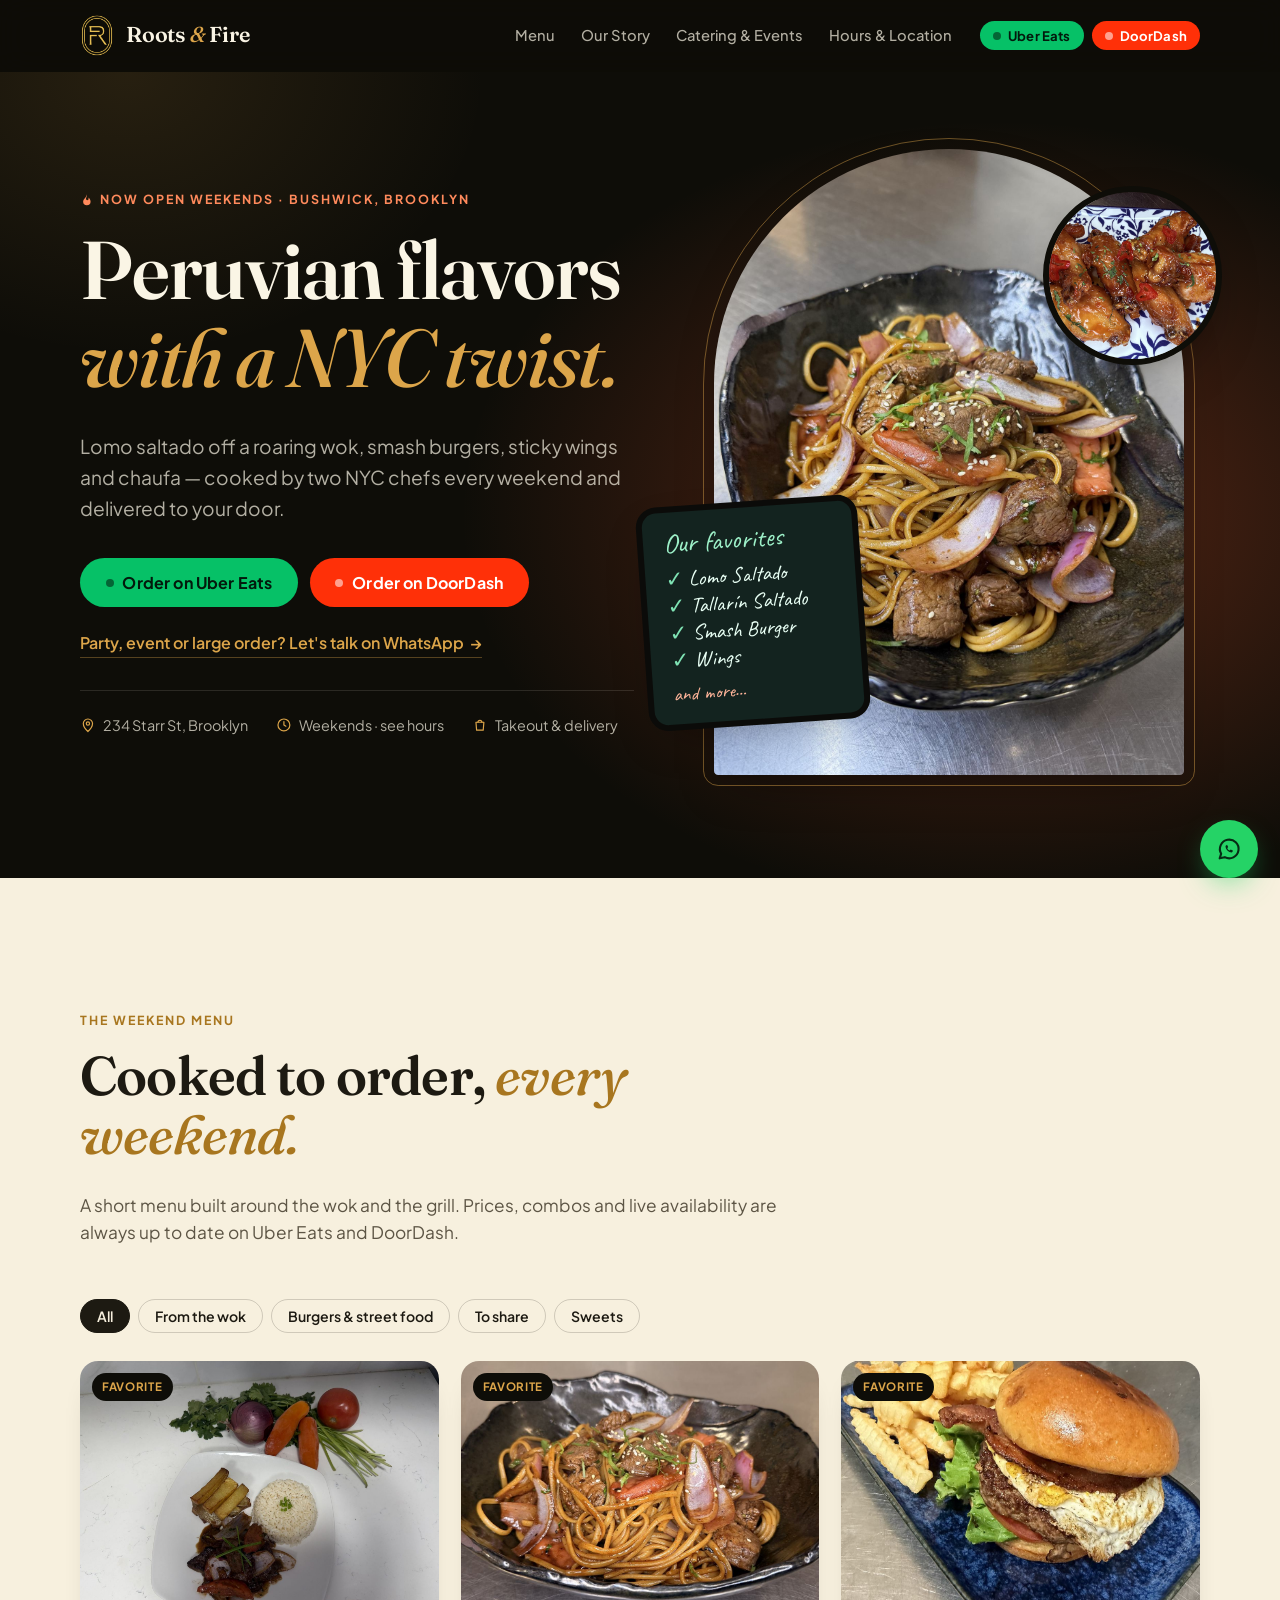
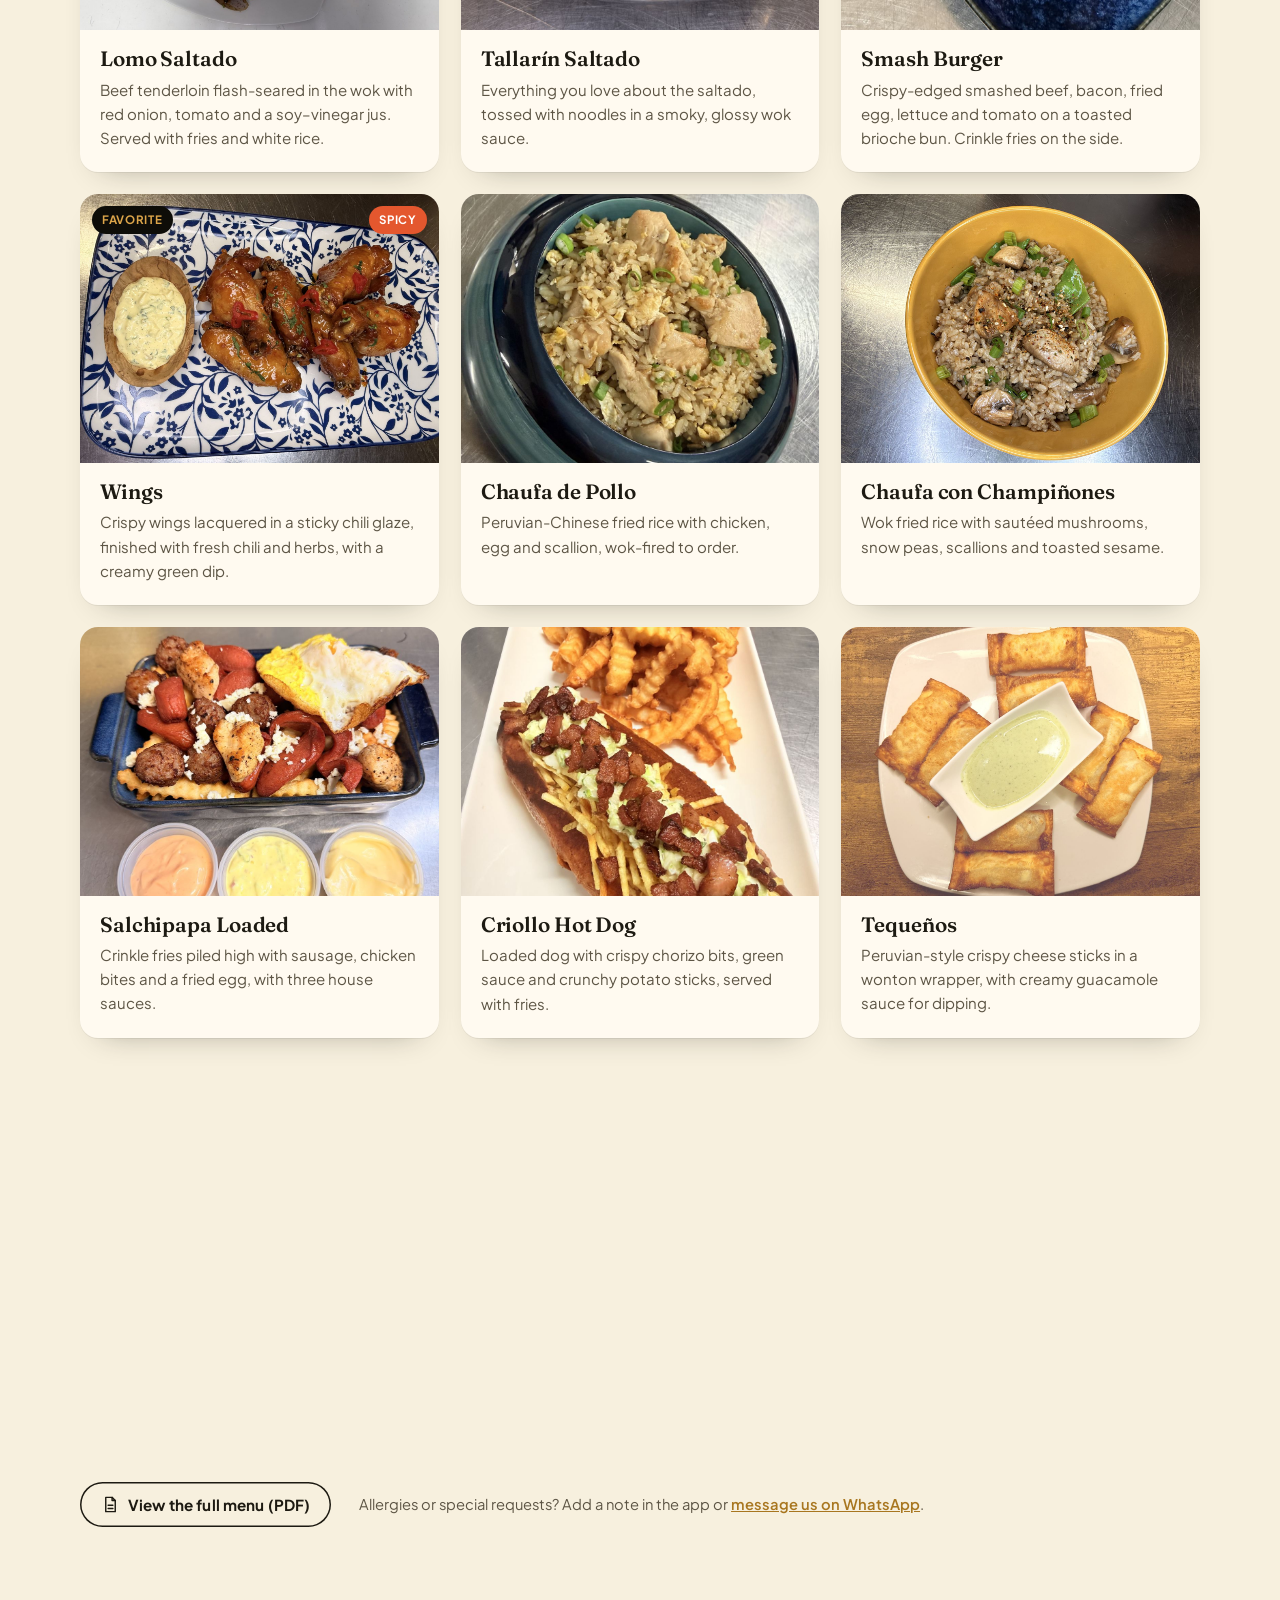
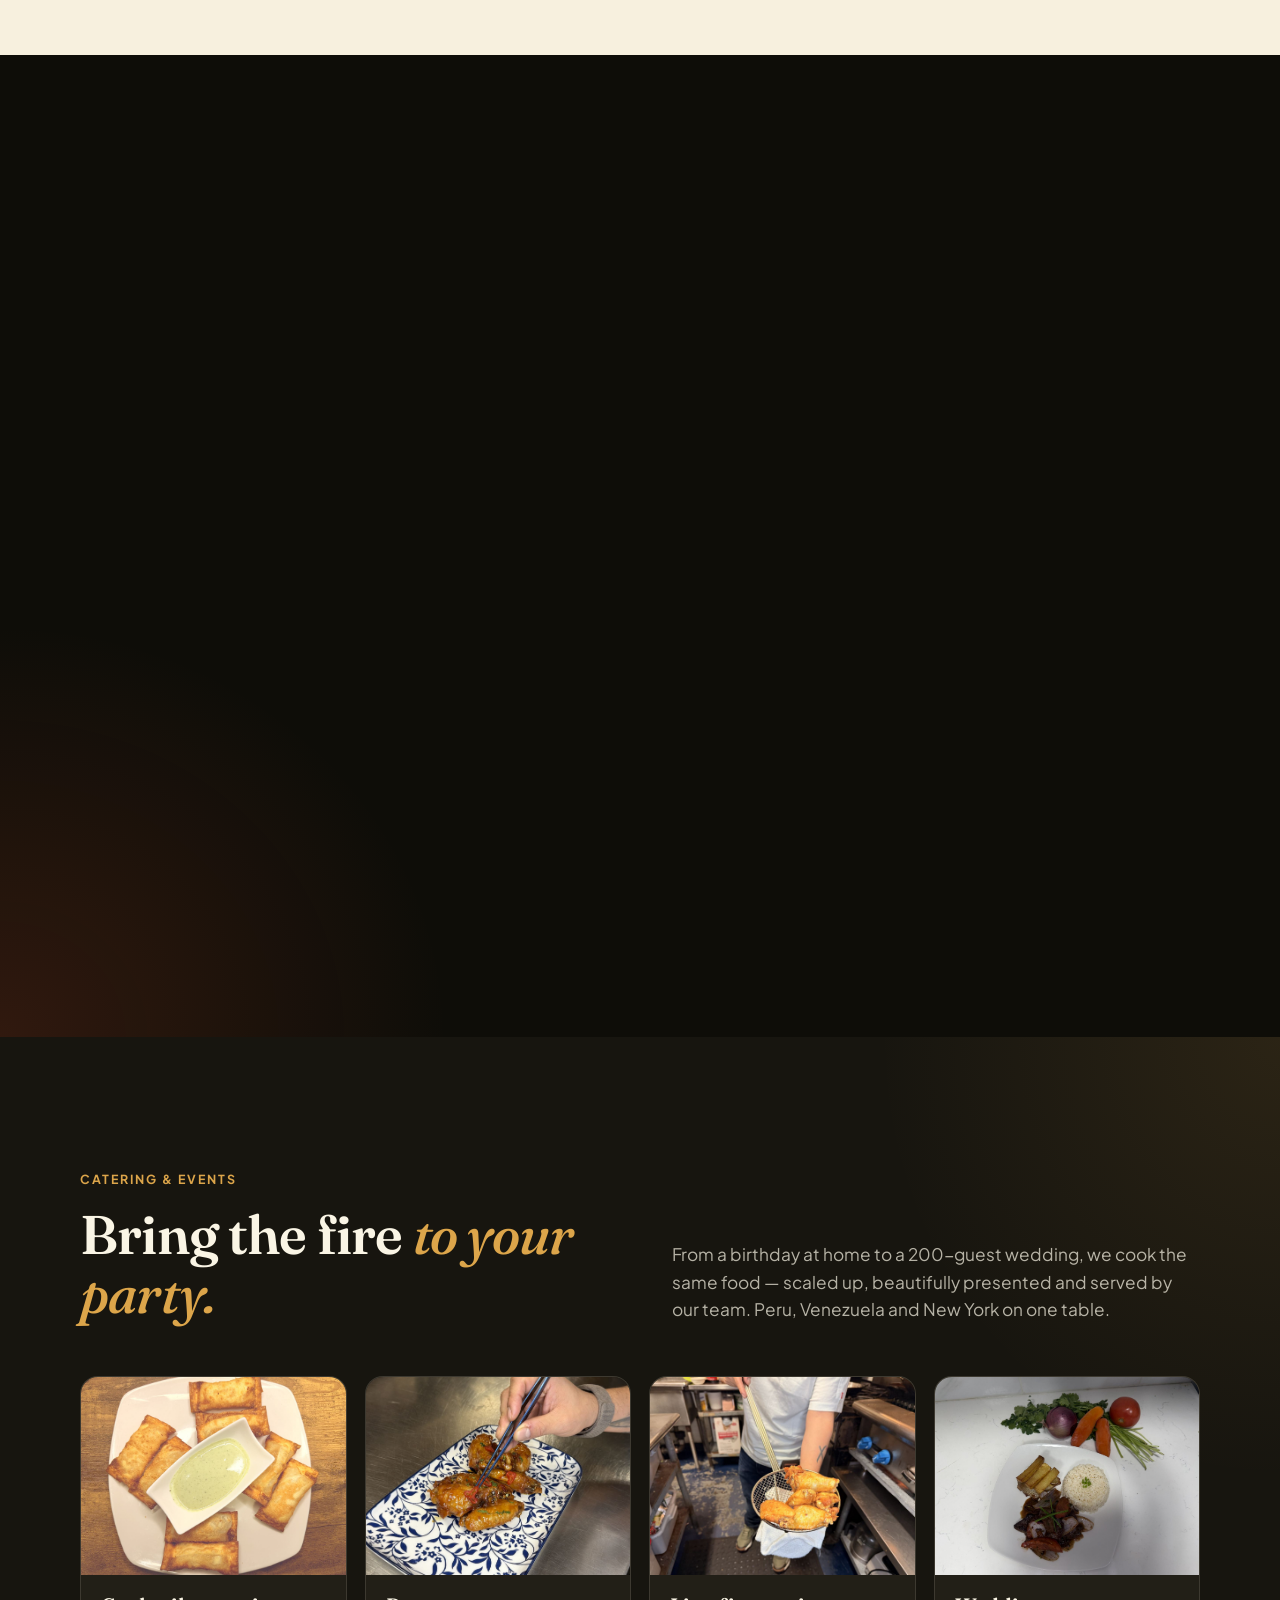
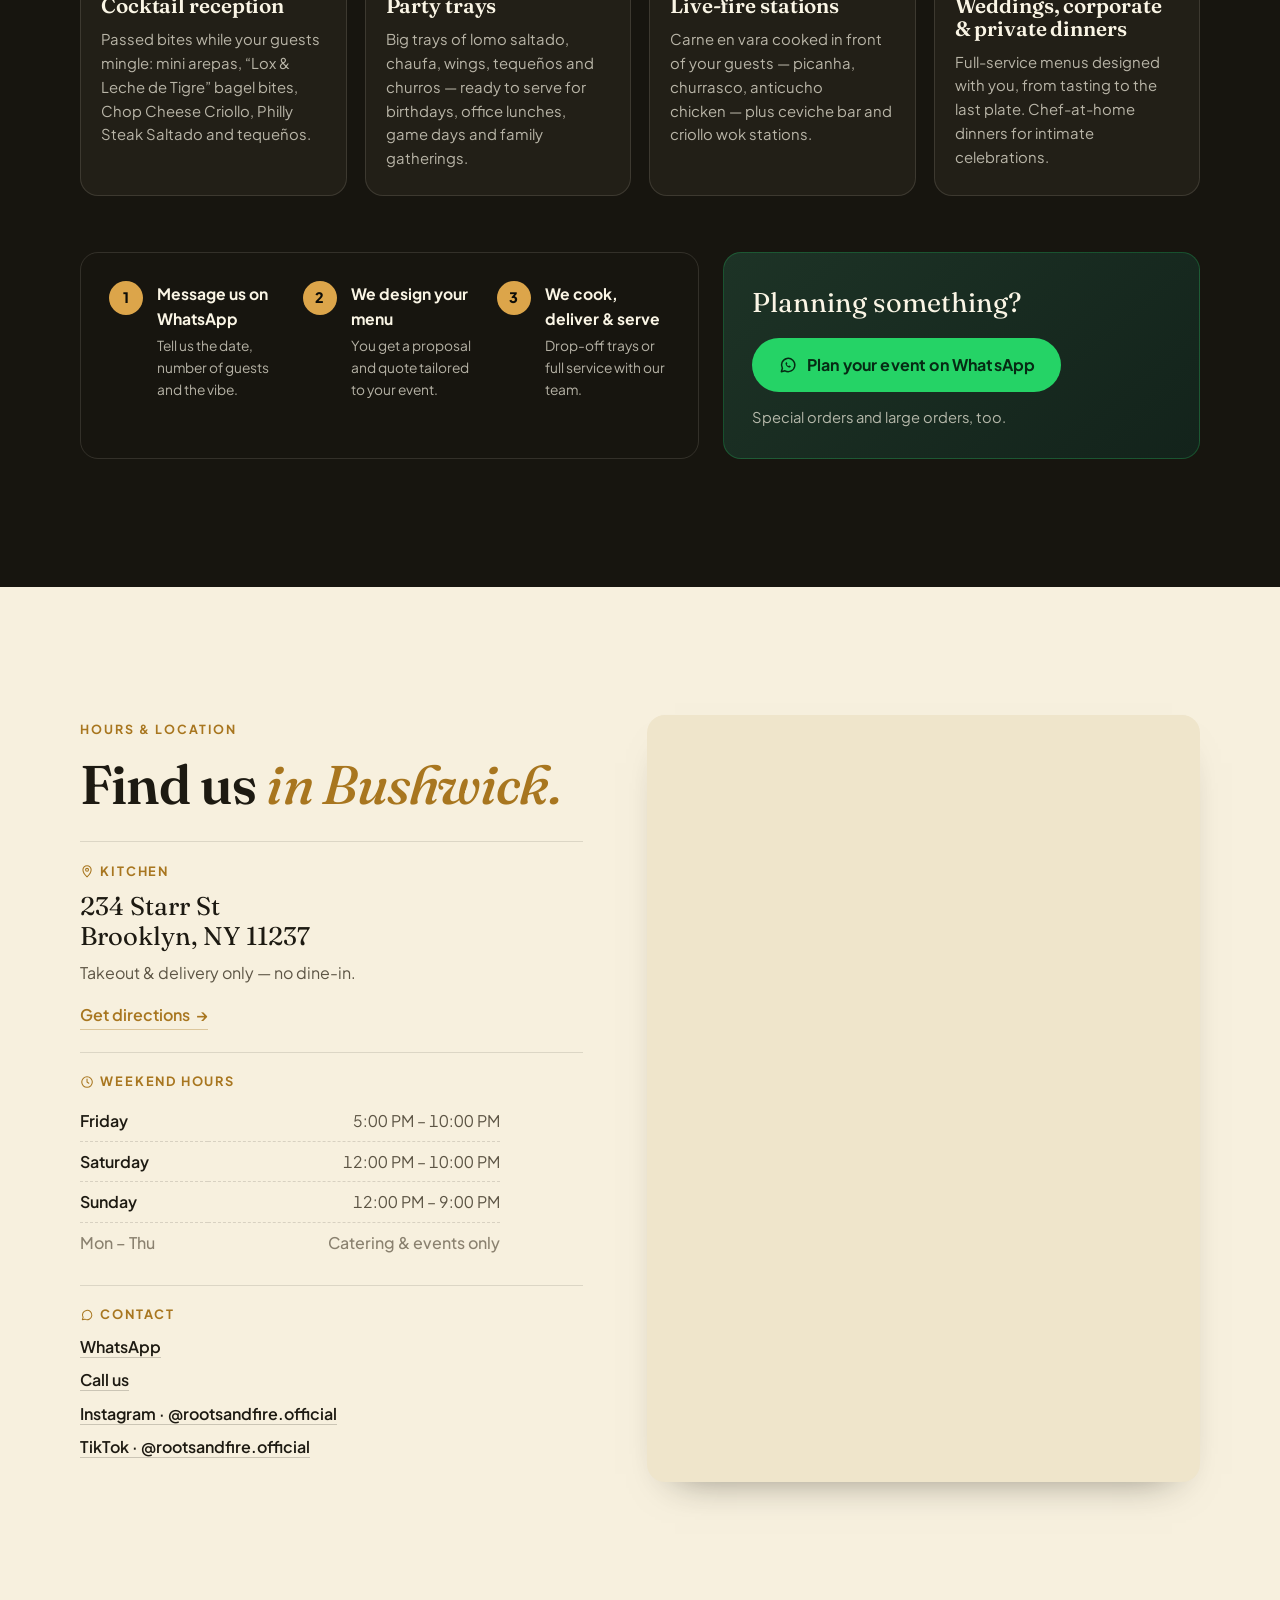
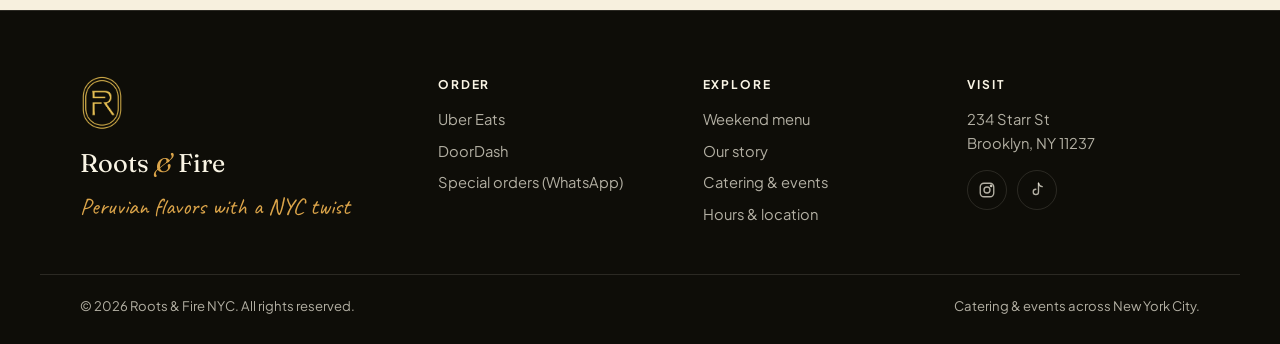
==== commit f1a08818: "Quitar barra de vista previa y marcadores de pendientes Co-Authored-By: Claude Opus 5.5 <noreply@ant" ====
--- a/index.html
+++ b/index.html
@@ -43,14 +43,8 @@
   }
   </script>
 </head>
-<body class="is-preview">
+<body>
   <a class="skip-link" href="#menu">Skip to menu</a>
-
-  <!-- Local preview notice (remove before going live: delete this block + body class "is-preview") -->
-  <div class="preview-bar" role="note">
-    <span><span class="dot" aria-hidden="true"></span> Local preview · elements marked with a dot are <strong>pending confirmation</strong> (app links, WhatsApp, phone, hours).</span>
-    <button type="button" class="preview-bar__close" data-preview-toggle>Hide markers</button>
-  </div>
 
   <!-- ===== Header ===== -->
   <header class="site-header" data-header>
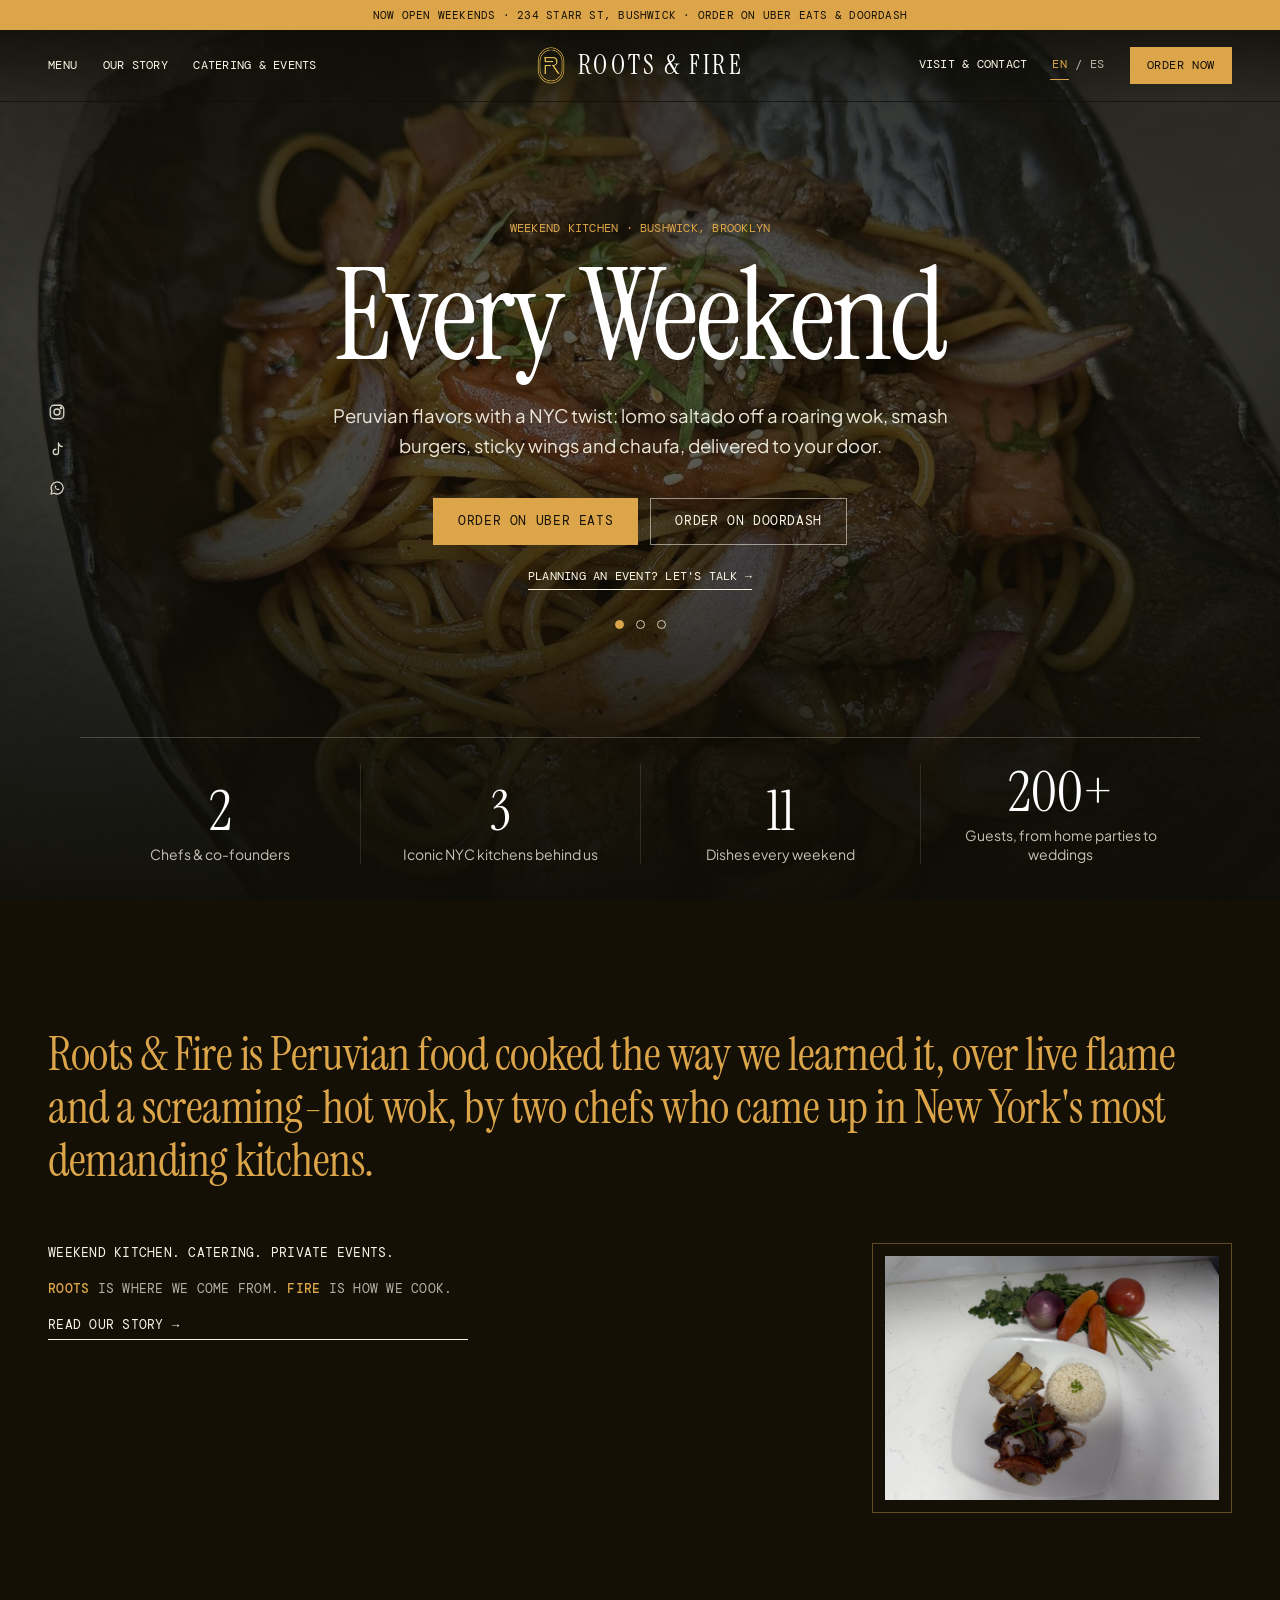
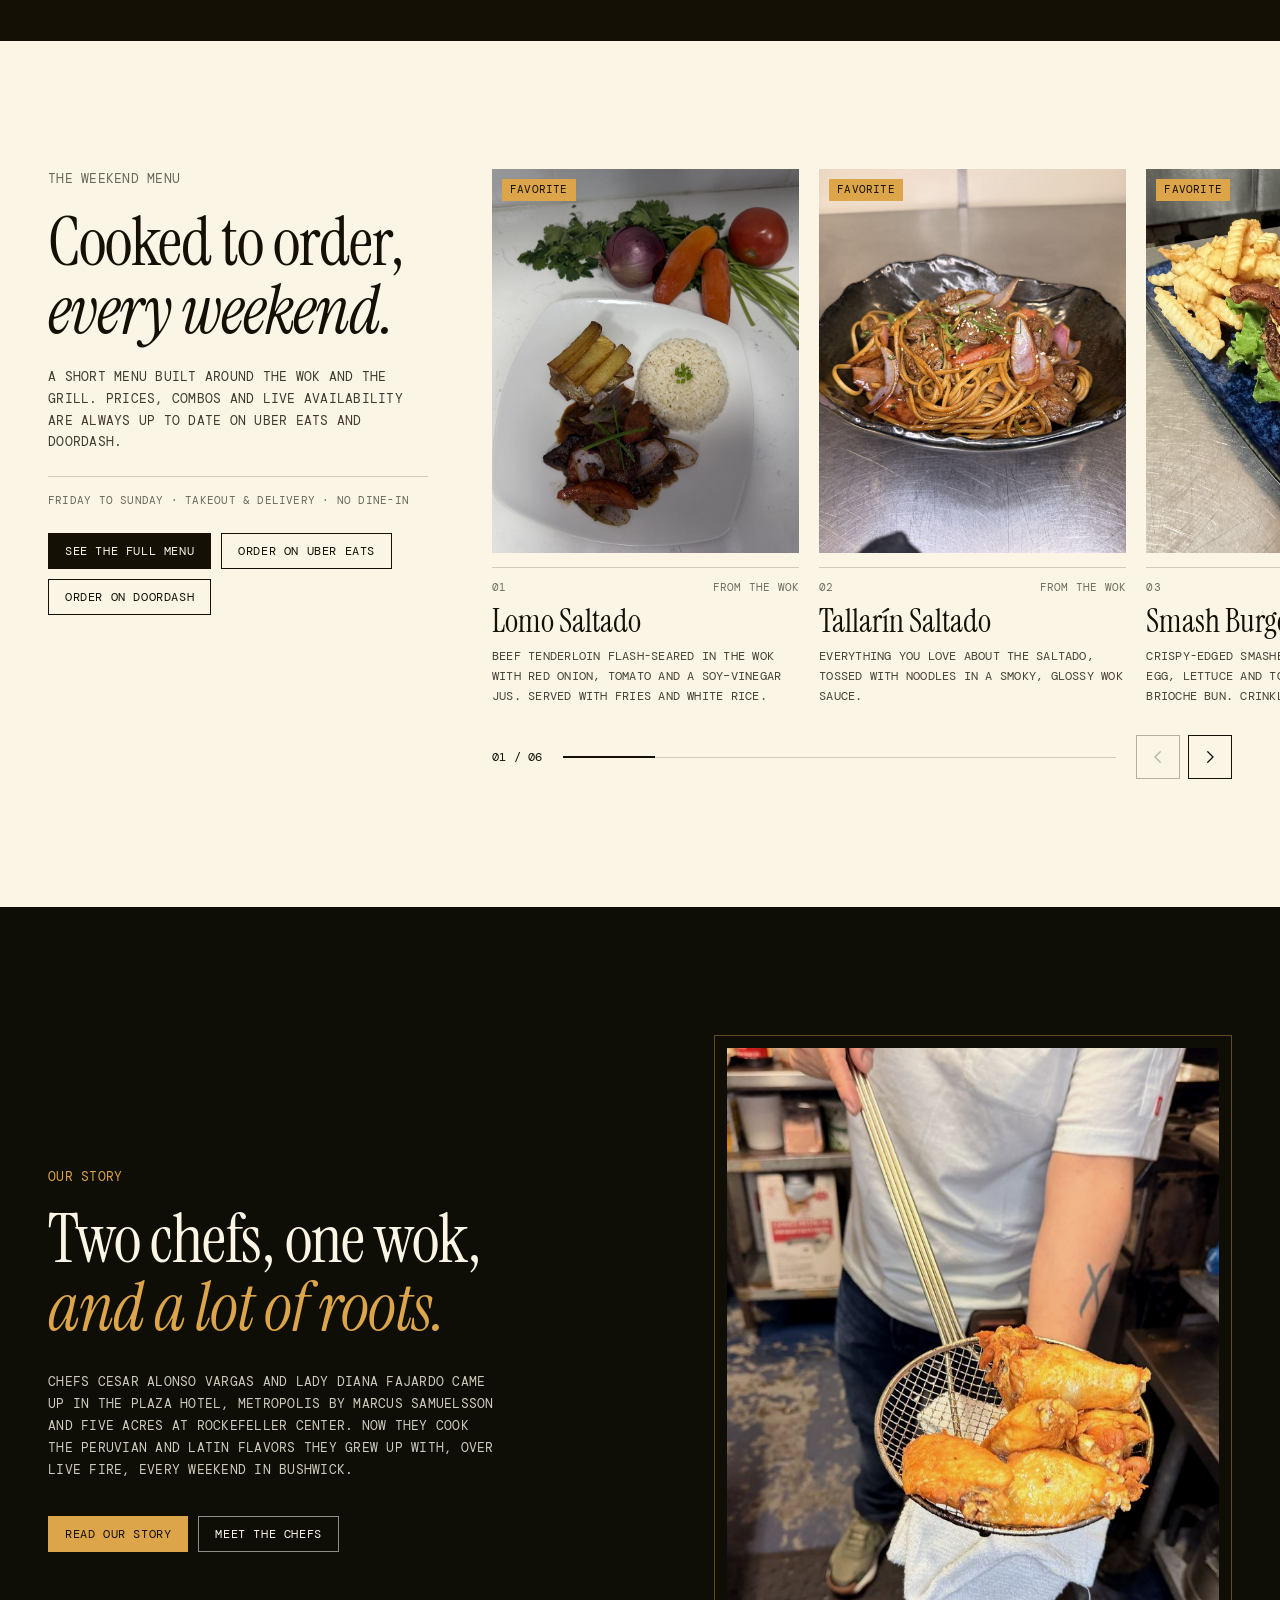
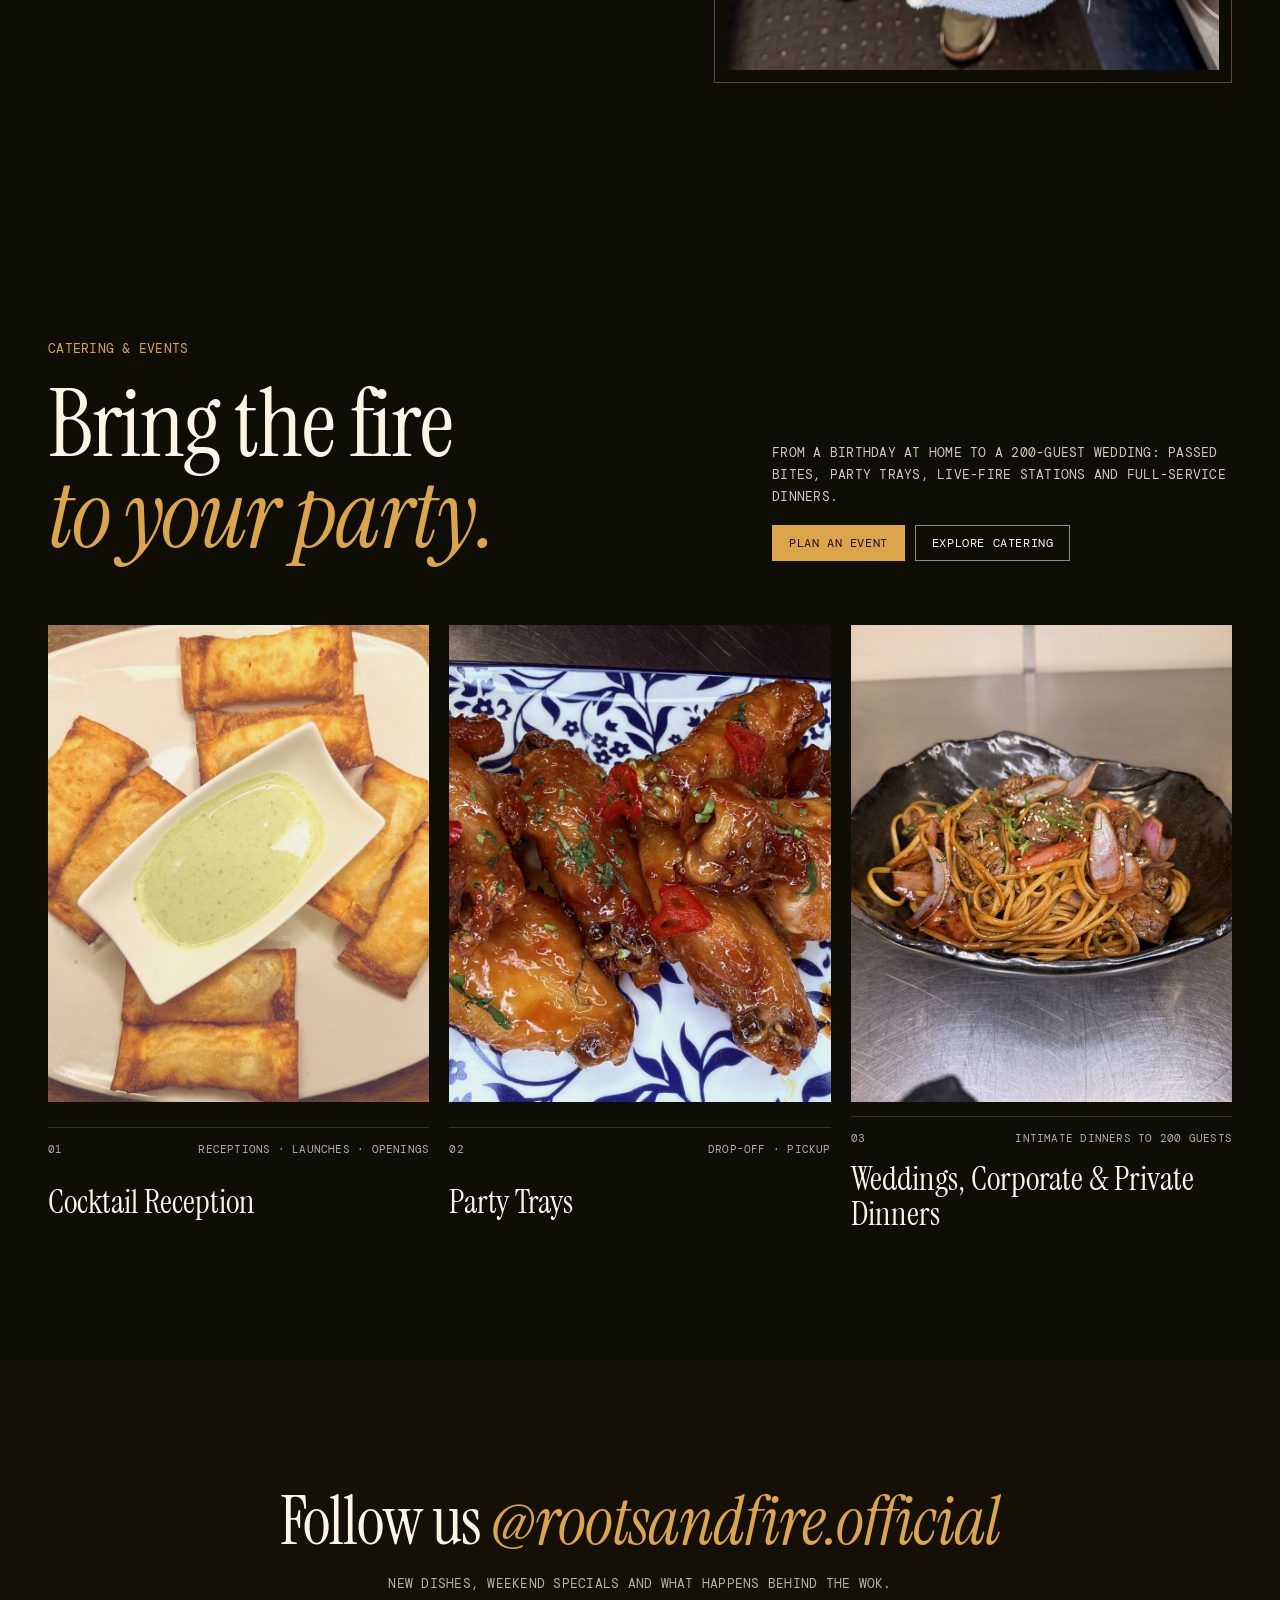
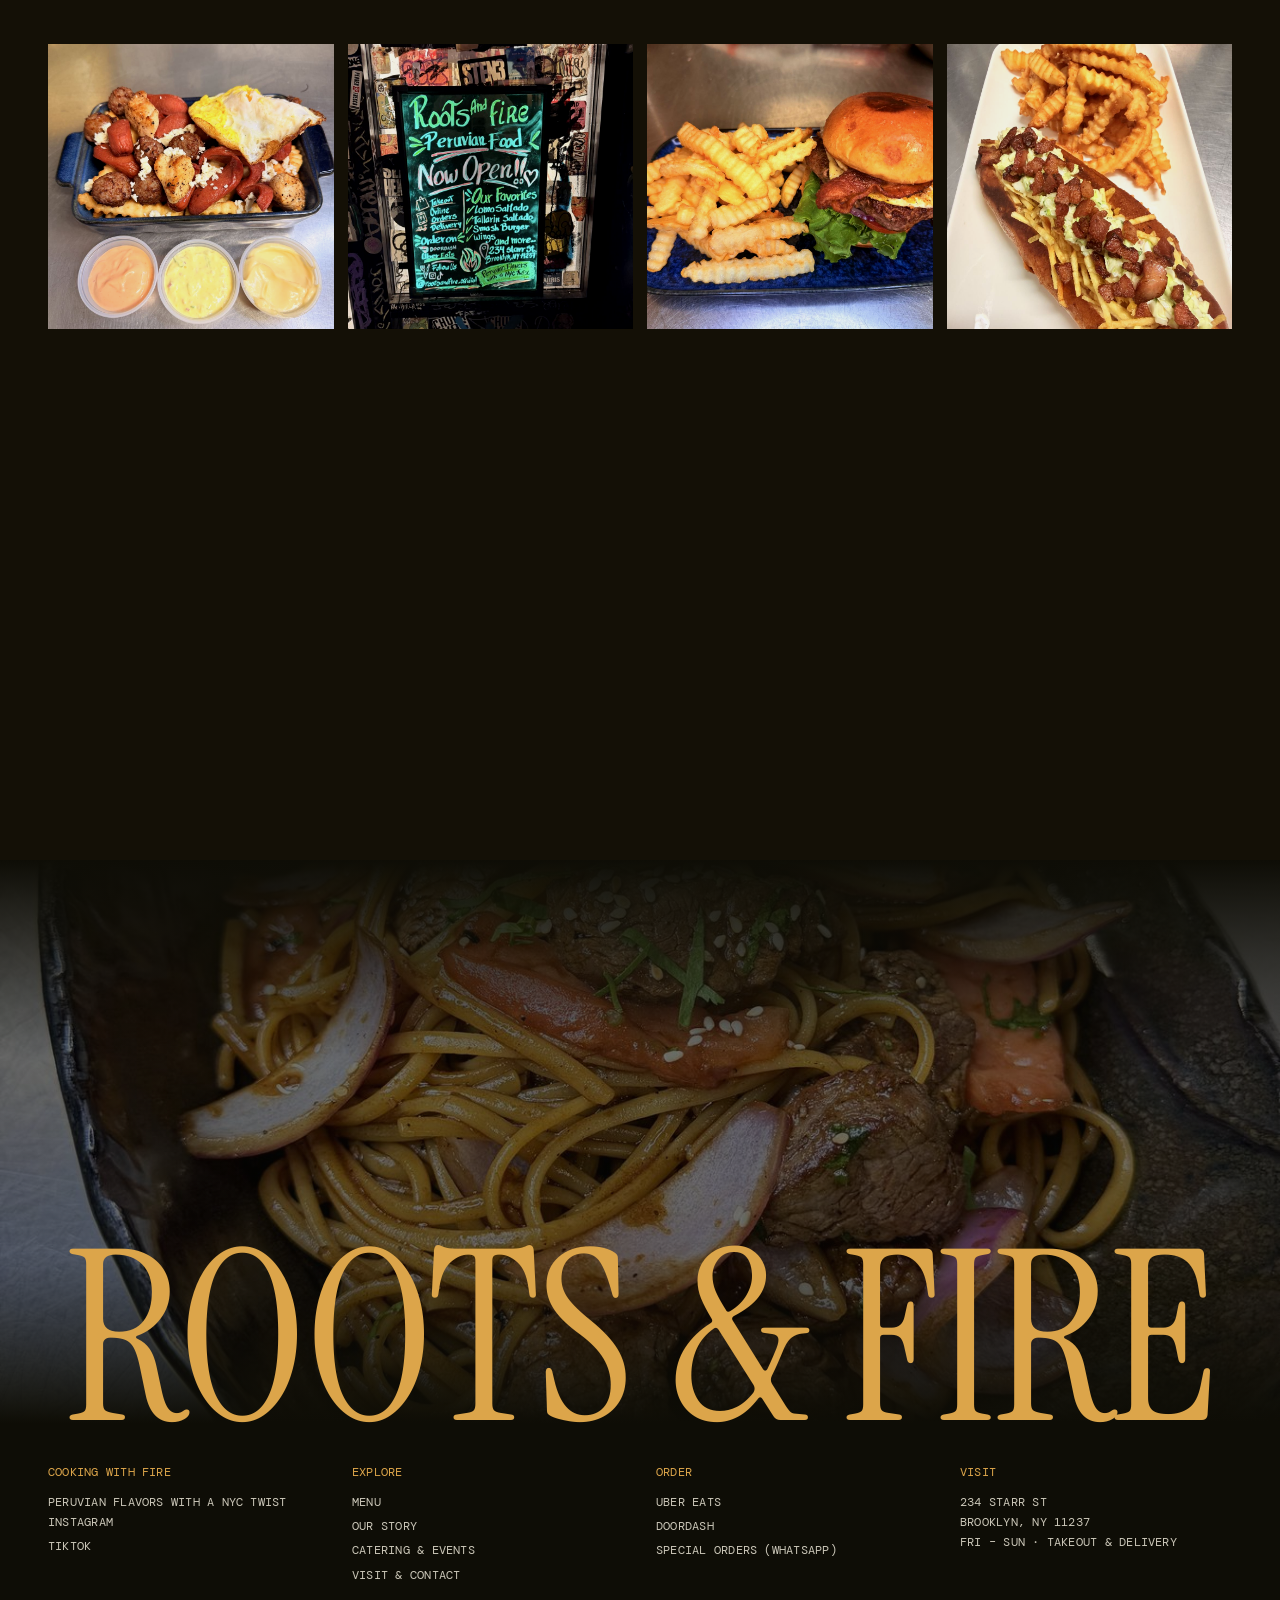
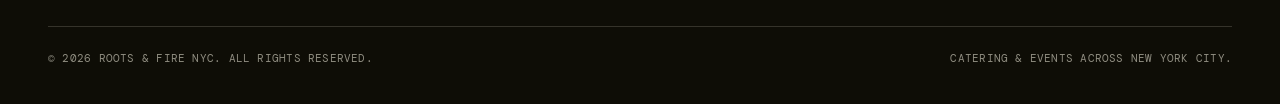
==== commit 3c0af803: "Rediseño por páginas: estilo Firedoor + hero Peter Rowland, EN/ES - Sitio dividido en 5 páginas: Ini" ====
--- a/index.html
+++ b/index.html
@@ -3,9 +3,9 @@
 <head>
   <meta charset="utf-8">
   <meta name="viewport" content="width=device-width, initial-scale=1">
-  <title>Roots & Fire · Peruvian Kitchen in Bushwick, Brooklyn</title>
+  <title>Roots & Fire · Peruvian Kitchen & Catering in Bushwick, Brooklyn</title>
   <meta name="description" content="Peruvian flavors with a NYC twist. Lomo saltado, tallarín saltado, smash burgers, wings and chaufa every weekend from Bushwick, Brooklyn. Order on Uber Eats or DoorDash. Catering & events across NYC.">
-  <meta name="theme-color" content="#0E0D08">
+  <meta name="theme-color" content="#0E0D06">
   <!-- Demo copy on GitHub Pages: keep it out of Google so it doesn't compete with rootsandfirenyc.com. Remove on the real domain. -->
   <meta name="robots" content="noindex, nofollow">
   <link rel="icon" type="image/png" href="assets/img/logo-monogram.png">
@@ -15,11 +15,14 @@
   <meta property="og:description" content="Weekend Peruvian kitchen in Bushwick, Brooklyn. Delivery & pickup on Uber Eats and DoorDash. Catering & events across NYC.">
   <meta property="og:image" content="assets/img/tallarin-saltado-dark.jpg">
   <meta property="og:url" content="https://rootsandfirenyc.com/">
+  <link rel="alternate" hreflang="en" href="https://rootsandfirenyc.com/">
+  <link rel="alternate" hreflang="es" href="https://rootsandfirenyc.com/?lang=es">
 
   <link rel="preconnect" href="https://fonts.googleapis.com">
   <link rel="preconnect" href="https://fonts.gstatic.com" crossorigin>
-  <link href="https://fonts.googleapis.com/css2?family=Caveat:wght@600;700&family=Fraunces:ital,opsz,wght@0,9..144,500;0,9..144,600;0,9..144,700;1,9..144,500;1,9..144,600&family=Plus+Jakarta+Sans:wght@400;500;600;700&display=swap" rel="stylesheet">
+  <link href="https://fonts.googleapis.com/css2?family=DM+Mono:wght@400;500&family=Instrument+Serif:ital@0;1&family=Plus+Jakarta+Sans:wght@400;500;600&display=swap" rel="stylesheet">
   <link rel="stylesheet" href="assets/css/styles.css">
+  <script>document.documentElement.classList.add("js");</script>
 
   <script type="application/ld+json">
   {
@@ -37,445 +40,373 @@
       "postalCode": "11237",
       "addressCountry": "US"
     },
-    "hasMenu": "https://rootsandfirenyc.com/#menu",
+    "hasMenu": "https://rootsandfirenyc.com/menu.html",
     "acceptsReservations": false,
     "sameAs": ["https://www.instagram.com/rootsandfire.official/", "https://www.tiktok.com/@rootsandfire.official"]
   }
   </script>
 </head>
-<body>
-  <a class="skip-link" href="#menu">Skip to menu</a>
-
-  <!-- ===== Header ===== -->
+<body data-page="home">
+  <a class="skip-link" href="#main" data-i18n="skip">Skip to content</a>
+
+  <!-- ===== Header (same on every page) ===== -->
   <header class="site-header" data-header>
-    <div class="container header-inner">
-      <a href="#top" class="brand" aria-label="Roots & Fire, home">
-        <img src="assets/img/logo-monogram.png" alt="" width="40" height="51">
-        <span class="brand__name">Roots <em>&amp;</em> Fire</span>
-      </a>
-
-      <nav class="main-nav" id="main-nav" aria-label="Main">
-        <a href="#menu">Menu</a>
-        <a href="#story">Our Story</a>
-        <a href="#catering">Catering &amp; Events</a>
-        <a href="#visit">Hours &amp; Location</a>
-        <div class="main-nav__order">
-          <a class="btn btn--uber btn--sm" data-link="uberEats" data-pending href="#" target="_blank" rel="noopener">Uber Eats</a>
-          <a class="btn btn--dash btn--sm" data-link="doorDash" data-pending href="#" target="_blank" rel="noopener">DoorDash</a>
-        </div>
-      </nav>
-
-      <div class="header-order">
-        <a class="btn btn--uber btn--sm" data-link="uberEats" data-pending href="#" target="_blank" rel="noopener"><span class="btn__dot"></span>Uber Eats</a>
-        <a class="btn btn--dash btn--sm" data-link="doorDash" data-pending href="#" target="_blank" rel="noopener"><span class="btn__dot"></span>DoorDash</a>
-      </div>
-
-      <button class="nav-toggle" type="button" aria-expanded="false" aria-controls="main-nav" data-nav-toggle>
-        <span class="sr-only">Open menu</span>
+    <div class="announce">
+      <p class="mono" data-i18n="announce">Now open weekends · 234 Starr St, Bushwick · Order on Uber Eats &amp; DoorDash</p>
+    </div>
+    <div class="header-bar">
+      <button class="nav-toggle" type="button" aria-expanded="false" aria-controls="mobile-nav" data-nav-toggle>
+        <span class="sr-only" data-i18n="navOpen">Open menu</span>
         <span class="nav-toggle__bar"></span><span class="nav-toggle__bar"></span>
       </button>
+      <nav class="nav nav--left mono" aria-label="Main">
+        <a href="menu.html" data-i18n="navMenu">Menu</a>
+        <a href="about.html" data-i18n="navStory">Our Story</a>
+        <a href="catering.html" data-i18n="navCatering">Catering &amp; Events</a>
+      </nav>
+      <a href="index.html" class="brand" aria-label="Roots & Fire, home" aria-current="page">
+        <img src="assets/img/logo-monogram.png" alt="" width="30" height="38">
+        <span class="brand__word">Roots &amp; Fire</span>
+      </a>
+      <div class="header-right">
+        <nav class="nav nav--right mono" aria-label="Secondary">
+          <a href="contact.html" data-i18n="navContact">Visit &amp; Contact</a>
+        </nav>
+        <div class="lang mono" role="group" aria-label="Language" data-i18n-attr="aria-label:langLabel">
+          <button type="button" data-lang="en" aria-pressed="true">EN</button>
+          <span aria-hidden="true">/</span>
+          <button type="button" data-lang="es" aria-pressed="false">ES</button>
+        </div>
+        <div class="order-menu" data-order-menu>
+          <button class="btn btn--gold" type="button" aria-expanded="false" aria-haspopup="true" data-order-toggle><span data-i18n="orderNow">Order now</span></button>
+          <div class="order-menu__panel" hidden data-order-panel>
+            <a class="mono" data-link="uberEats" href="#" target="_blank" rel="noopener">Uber Eats <span aria-hidden="true">↗</span></a>
+            <a class="mono" data-link="doorDash" href="#" target="_blank" rel="noopener">DoorDash <span aria-hidden="true">↗</span></a>
+            <a class="mono" href="catering.html#enquire" data-i18n="orderSpecial">Special orders &amp; events</a>
+          </div>
+        </div>
+      </div>
     </div>
   </header>
 
-  <main id="top">
-    <!-- ===== Hero ===== -->
-    <section class="hero">
-      <div class="container hero__grid">
-        <div class="hero__copy">
-          <p class="eyebrow eyebrow--ember">
-            <svg class="i" viewBox="0 0 24 24" aria-hidden="true"><path d="M12 2c1 3.5-1.5 5-1.5 8 0 1.4 1 2.5 2.3 2.5 1.4 0 2.2-1.2 2.2-2.6 0-.7-.2-1.4-.5-2 2.4 1.6 4 4.3 4 7.1A6.5 6.5 0 0 1 12 21.5 6.5 6.5 0 0 1 5.5 15c0-5 6.5-7.5 6.5-13z"/></svg>
-            Now open weekends · Bushwick, Brooklyn
-          </p>
-          <h1>Peruvian flavors <span class="accent">with a NYC twist.</span></h1>
-          <p class="lead">Lomo saltado off a roaring wok, smash burgers, sticky wings and chaufa&nbsp;— cooked by two NYC chefs every weekend and delivered to your door.</p>
-
-          <div class="order-buttons">
-            <a class="btn btn--uber btn--lg" data-link="uberEats" data-pending href="#" target="_blank" rel="noopener">
-              <span class="btn__dot"></span>Order on Uber Eats
-            </a>
-            <a class="btn btn--dash btn--lg" data-link="doorDash" data-pending href="#" target="_blank" rel="noopener">
-              <span class="btn__dot"></span>Order on DoorDash
-            </a>
-          </div>
-          <a class="text-link" href="#catering">Party, event or large order? Let's talk on WhatsApp <span aria-hidden="true">→</span></a>
-
-          <ul class="hero__facts">
-            <li>
-              <svg class="i" viewBox="0 0 24 24" aria-hidden="true"><path d="M12 22s7-6.2 7-12a7 7 0 1 0-14 0c0 5.8 7 12 7 12z"/><circle cx="12" cy="10" r="2.5"/></svg>
-              234 Starr St, Brooklyn
-            </li>
-            <li>
-              <svg class="i" viewBox="0 0 24 24" aria-hidden="true"><circle cx="12" cy="12" r="9"/><path d="M12 7v5l3 2"/></svg>
-              <span data-pending>Weekends · see hours</span>
-            </li>
-            <li>
-              <svg class="i" viewBox="0 0 24 24" aria-hidden="true"><path d="M6 8h12l-1 12H7L6 8z"/><path d="M9 8a3 3 0 0 1 6 0"/></svg>
-              Takeout &amp; delivery
-            </li>
-          </ul>
-        </div>
-
-        <div class="hero__media">
-          <figure class="arch">
-            <img src="assets/img/tallarin-saltado-dark.jpg" alt="Tallarín saltado: wok-tossed noodles with beef, red onion and tomato in a black stoneware bowl" width="1350" height="1800" fetchpriority="high">
-          </figure>
-          <div class="chalk-card" aria-label="Our favorites">
-            <p class="chalk-card__title">Our favorites</p>
-            <ul>
-              <li>Lomo Saltado</li>
-              <li>Tallarín Saltado</li>
-              <li>Smash Burger</li>
-              <li>Wings</li>
-            </ul>
-            <p class="chalk-card__more">and more…</p>
-          </div>
-          <img class="hero__mini" src="assets/img/wings.jpg" alt="Glazed chicken wings with fresh chili on a blue patterned plate" width="1400" height="1050" loading="lazy">
-        </div>
-      </div>
-    </section>
-
-    <!-- ===== 1. Menu ===== -->
-    <section class="section section--cream" id="menu" aria-labelledby="menu-title">
+  <div class="mobile-nav" id="mobile-nav" data-mobile-nav hidden>
+    <nav aria-label="Mobile">
+      <a href="index.html" data-i18n="navHome" aria-current="page">Home</a>
+      <a href="menu.html" data-i18n="navMenu">Menu</a>
+      <a href="about.html" data-i18n="navStory">Our Story</a>
+      <a href="catering.html" data-i18n="navCatering">Catering &amp; Events</a>
+      <a href="contact.html" data-i18n="navContact">Visit &amp; Contact</a>
+    </nav>
+    <div class="mobile-nav__foot">
+      <div class="lang lang--lg mono" role="group" aria-label="Language" data-i18n-attr="aria-label:langLabel">
+        <button type="button" data-lang="en" aria-pressed="true">English</button>
+        <span aria-hidden="true">/</span>
+        <button type="button" data-lang="es" aria-pressed="false">Español</button>
+      </div>
+      <div class="btn-row">
+        <a class="btn btn--gold" data-link="uberEats" href="#" target="_blank" rel="noopener">Uber Eats</a>
+        <a class="btn btn--line" data-link="doorDash" href="#" target="_blank" rel="noopener">DoorDash</a>
+      </div>
+    </div>
+  </div>
+
+  <main id="main">
+    <!-- ===== Hero (Peter Rowland style) ===== -->
+    <section class="hero" aria-roledescription="carousel" aria-label="Roots & Fire">
+      <div class="hero__slides">
+        <figure class="hero__slide is-active" data-slide>
+          <img src="assets/img/tallarin-saltado-dark.jpg" alt="Tallarín saltado in a black stoneware bowl" data-i18n-attr="alt:altHero1" width="1350" height="1800" fetchpriority="high">
+        </figure>
+        <figure class="hero__slide" data-slide>
+          <img src="assets/img/wings-plating.jpg" alt="Chef plating glazed wings with tweezers" data-i18n-attr="alt:altHero2" width="1600" height="900" loading="lazy">
+        </figure>
+        <figure class="hero__slide" data-slide>
+          <img class="pos-wok" src="assets/img/chaufa-wok.jpg" alt="Chef tossing chaufa fried rice out of a carbon-steel wok into a bowl" data-i18n-attr="alt:altWok" width="787" height="1400" loading="lazy">
+        </figure>
+      </div>
+      <div class="hero__shade" aria-hidden="true"></div>
+
+      <ul class="hero__social" aria-label="Social">
+        <li><a href="https://www.instagram.com/rootsandfire.official/" target="_blank" rel="noopener" aria-label="Instagram">
+          <svg class="i" viewBox="0 0 24 24" aria-hidden="true"><rect x="3" y="3" width="18" height="18" rx="5"/><circle cx="12" cy="12" r="4"/><circle cx="17.5" cy="6.5" r="1" fill="currentColor"/></svg>
+        </a></li>
+        <li><a href="https://www.tiktok.com/@rootsandfire.official" target="_blank" rel="noopener" aria-label="TikTok">
+          <svg class="i" viewBox="0 0 24 24" aria-hidden="true"><path d="M14 3v11.5a3.5 3.5 0 1 1-3.5-3.5"/><path d="M14 3c.5 2.5 2.3 4.3 5 4.5"/></svg>
+        </a></li>
+        <li><a href="#" data-link="whatsapp" data-wa-key="waHello" aria-label="WhatsApp">
+          <svg class="i" viewBox="0 0 24 24" aria-hidden="true"><path d="M4 20l1.3-4A8 8 0 1 1 8.4 19L4 20z"/><path d="M9 9.5c0 3 2.5 5.5 5.5 5.5l1-1.5-2-1-1 .8c-.9-.4-1.6-1.1-2-2l.8-1-1-2L9 9.5z" fill="currentColor" stroke="none"/></svg>
+        </a></li>
+      </ul>
+
+      <div class="hero__content">
+        <div class="hero__texts">
+          <div class="hero__text is-active" data-slide-text>
+            <p class="mono hero__eyebrow" data-i18n="h1Eyebrow">Weekend kitchen · Bushwick, Brooklyn</p>
+            <h1 class="hero__title" data-i18n="h1Title">Every Weekend</h1>
+            <p class="hero__lead" data-i18n="h1Lead">Peruvian flavors with a NYC twist: lomo saltado off a roaring wok, smash burgers, sticky wings and chaufa, delivered to your door.</p>
+          </div>
+          <div class="hero__text" data-slide-text aria-hidden="true">
+            <p class="mono hero__eyebrow" data-i18n="h2Eyebrow">Catering &amp; events across NYC</p>
+            <p class="hero__title" data-i18n="h2Title">Every Celebration</p>
+            <p class="hero__lead" data-i18n="h2Lead">From a birthday at home to a 200-guest wedding, we cook the same food, scaled up, beautifully presented and served by our team.</p>
+          </div>
+          <div class="hero__text" data-slide-text aria-hidden="true">
+            <p class="mono hero__eyebrow" data-i18n="h3Eyebrow">Two chefs · One wok</p>
+            <p class="hero__title" data-i18n="h3Title">Born from Fire</p>
+            <p class="hero__lead" data-i18n="h3Lead">Restaurant-level technique from The Plaza, Metropolis and Five Acres, cooked over live flame with the Latin flavors we grew up with.</p>
+          </div>
+        </div>
+        <div class="hero__actions">
+          <a class="btn btn--gold btn--lg" data-link="uberEats" href="#" target="_blank" rel="noopener" data-i18n="ctaUber">Order on Uber Eats</a>
+          <a class="btn btn--line btn--lg" data-link="doorDash" href="#" target="_blank" rel="noopener" data-i18n="ctaDash">Order on DoorDash</a>
+        </div>
+        <a class="text-link mono" href="catering.html#enquire" data-i18n="ctaPlan">Planning an event? Let's talk →</a>
+        <div class="hero__dots" role="group" aria-label="Slides">
+          <button type="button" class="is-active" data-dot="0" aria-label="Slide 1" data-i18n-attr="aria-label:dot1"></button>
+          <button type="button" data-dot="1" aria-label="Slide 2" data-i18n-attr="aria-label:dot2"></button>
+          <button type="button" data-dot="2" aria-label="Slide 3" data-i18n-attr="aria-label:dot3"></button>
+        </div>
+      </div>
+
+      <dl class="stats" data-stats>
+        <div class="stat"><dt class="stat__label" data-i18n="stat1">Chefs &amp; co-founders</dt><dd class="stat__num" data-count="2">2</dd></div>
+        <div class="stat"><dt class="stat__label" data-i18n="stat2">Iconic NYC kitchens behind us</dt><dd class="stat__num" data-count="3">3</dd></div>
+        <div class="stat"><dt class="stat__label" data-i18n="stat3">Dishes every weekend</dt><dd class="stat__num" data-count="11">11</dd></div>
+        <div class="stat"><dt class="stat__label" data-i18n="stat4">Guests, from home parties to weddings</dt><dd class="stat__num" data-count="200" data-suffix="+">200+</dd></div>
+      </dl>
+    </section>
+
+    <!-- ===== Intro statement ===== -->
+    <section class="intro" aria-label="About Roots & Fire" data-i18n-attr="aria-label:introLabel">
+      <div class="container intro__grid">
+        <p class="intro__statement reveal" data-i18n="introStatement">Roots &amp; Fire is Peruvian food cooked the way we learned it, over live flame and a screaming-hot wok, by two chefs who came up in New York's most demanding kitchens.</p>
+        <div class="intro__side reveal">
+          <p class="mono" data-i18n="introTags">Weekend kitchen. Catering. Private events.</p>
+          <p class="mono muted" data-i18n="introRoots"><strong>Roots</strong> is where we come from. <strong>Fire</strong> is how we cook.</p>
+          <a class="text-link mono" href="about.html" data-i18n="ctaStory">Read our story →</a>
+        </div>
+        <figure class="intro__frame frame reveal">
+          <img src="assets/img/lomo-saltado.jpg" alt="Lomo saltado with white rice and fries" data-i18n-attr="alt:altLomo" width="1400" height="1050" loading="lazy">
+        </figure>
+      </div>
+    </section>
+
+    <!-- ===== Menu preview (cream panel + carousel) ===== -->
+    <section class="panel panel--cream menu" aria-labelledby="menu-title">
+      <div class="container menu__grid">
+        <div class="menu__intro reveal">
+          <p class="mono eyebrow" data-i18n="menuEyebrow">The weekend menu</p>
+          <h2 class="display" id="menu-title" data-i18n="menuTitle">Cooked to order, <em>every weekend.</em></h2>
+          <p class="mono body" data-i18n="menuBody">A short menu built around the wok and the grill. Prices, combos and live availability are always up to date on Uber Eats and DoorDash.</p>
+          <p class="mono small" data-i18n="menuMeta">Friday to Sunday · Takeout &amp; delivery · No dine-in</p>
+          <div class="btn-row">
+            <a class="btn btn--ink" href="menu.html" data-i18n="ctaFullMenu">See the full menu</a>
+            <a class="btn btn--line-ink" data-link="uberEats" href="#" target="_blank" rel="noopener" data-i18n="ctaUber">Order on Uber Eats</a>
+            <a class="btn btn--line-ink" data-link="doorDash" href="#" target="_blank" rel="noopener" data-i18n="ctaDash">Order on DoorDash</a>
+          </div>
+        </div>
+
+        <div class="carousel" data-carousel>
+          <div class="carousel__track" data-track tabindex="0" aria-label="Dishes" data-i18n-attr="aria-label:dishesLabel">
+            <article class="dish-card">
+              <div class="dish-card__img"><img src="assets/img/lomo-saltado.jpg" alt="Lomo saltado with white rice and fries" data-i18n-attr="alt:altLomo" width="1400" height="1050" loading="lazy"><span class="tag mono" data-i18n="tagFav">Favorite</span></div>
+              <div class="dish-card__meta mono"><span>01</span><span data-i18n="catWok">From the wok</span></div>
+              <h3>Lomo Saltado</h3>
+              <p class="mono" data-i18n="dLomo">Beef tenderloin flash-seared in the wok with red onion, tomato and a soy–vinegar jus. Served with fries and white rice.</p>
+            </article>
+            <article class="dish-card">
+              <div class="dish-card__img"><img src="assets/img/tallarin-saltado.jpg" alt="Tallarín saltado in a black bowl" data-i18n-attr="alt:altTallarin" width="1050" height="1400" loading="lazy"><span class="tag mono" data-i18n="tagFav">Favorite</span></div>
+              <div class="dish-card__meta mono"><span>02</span><span data-i18n="catWok">From the wok</span></div>
+              <h3>Tallarín Saltado</h3>
+              <p class="mono" data-i18n="dTallarin">Everything you love about the saltado, tossed with noodles in a smoky, glossy wok sauce.</p>
+            </article>
+            <article class="dish-card">
+              <div class="dish-card__img"><img src="assets/img/smash-burger.jpg" alt="Smash burger with bacon, fried egg and crinkle fries" data-i18n-attr="alt:altBurger" width="1050" height="1400" loading="lazy"><span class="tag mono" data-i18n="tagFav">Favorite</span></div>
+              <div class="dish-card__meta mono"><span>03</span><span data-i18n="catStreet">Burgers &amp; street food</span></div>
+              <h3>Smash Burger</h3>
+              <p class="mono" data-i18n="dBurger">Crispy-edged smashed beef, bacon, fried egg, lettuce and tomato on a toasted brioche bun. Crinkle fries on the side.</p>
+            </article>
+            <article class="dish-card">
+              <div class="dish-card__img"><img src="assets/img/wings-huacatay.jpg" alt="Glazed wings with a green herb dip" data-i18n-attr="alt:altWings" width="1400" height="1050" loading="lazy"><span class="tag mono" data-i18n="tagFav">Favorite</span></div>
+              <div class="dish-card__meta mono"><span>04</span><span data-i18n="catShare">To share</span></div>
+              <h3>Wings</h3>
+              <p class="mono" data-i18n="dWings">Crispy wings lacquered in a sticky chili glaze, finished with fresh chili and herbs, with a creamy green dip.</p>
+            </article>
+            <article class="dish-card">
+              <div class="dish-card__img"><img src="assets/img/chaufa-pollo.jpg" alt="Chicken chaufa fried rice in a blue bowl" data-i18n-attr="alt:altChaufa" width="1050" height="1400" loading="lazy"></div>
+              <div class="dish-card__meta mono"><span>05</span><span data-i18n="catWok">From the wok</span></div>
+              <h3>Chaufa de Pollo</h3>
+              <p class="mono" data-i18n="dChaufa">Peruvian-Chinese fried rice with chicken, egg and scallion, wok-fired to order.</p>
+            </article>
+            <article class="dish-card">
+              <div class="dish-card__img"><img src="assets/img/churros.jpg" alt="Sugar-dusted churros with dulce de leche" data-i18n-attr="alt:altChurros" width="1050" height="1400" loading="lazy"></div>
+              <div class="dish-card__meta mono"><span>06</span><span data-i18n="catSweet">Sweets</span></div>
+              <h3>Churros</h3>
+              <p class="mono" data-i18n="dChurros">Sugar-dusted churros with dulce de leche for dipping. The only way to end it.</p>
+            </article>
+          </div>
+          <div class="carousel__ctrl">
+            <p class="mono carousel__count" aria-live="polite"><span data-count-current>01</span> / <span>06</span></p>
+            <div class="carousel__bar" aria-hidden="true"><span data-progress></span></div>
+            <div class="carousel__arrows">
+              <button type="button" data-prev aria-label="Previous dish" data-i18n-attr="aria-label:prevDish"><svg class="i" viewBox="0 0 24 24" aria-hidden="true"><path d="M15 5l-7 7 7 7"/></svg></button>
+              <button type="button" data-next aria-label="Next dish" data-i18n-attr="aria-label:nextDish"><svg class="i" viewBox="0 0 24 24" aria-hidden="true"><path d="M9 5l7 7-7 7"/></svg></button>
+            </div>
+          </div>
+        </div>
+      </div>
+    </section>
+
+    <!-- ===== Story preview ===== -->
+    <section class="story" aria-labelledby="story-title">
+      <div class="container story__grid">
+        <div class="story__copy reveal">
+          <p class="mono eyebrow" data-i18n="storyEyebrow">Our story</p>
+          <h2 class="display" id="story-title" data-i18n="storyTitle">Two chefs, one wok, <em>and a lot of roots.</em></h2>
+          <div class="prose mono">
+            <p data-i18n="storyShort">Chefs Cesar Alonso Vargas and Lady Diana Fajardo came up in The Plaza Hotel, Metropolis by Marcus Samuelsson and Five Acres at Rockefeller Center. Now they cook the Peruvian and Latin flavors they grew up with, over live fire, every weekend in Bushwick.</p>
+          </div>
+          <div class="btn-row">
+            <a class="btn btn--gold" href="about.html" data-i18n="ctaStoryBtn">Read our story</a>
+            <a class="btn btn--line" href="about.html#chefs" data-i18n="ctaChefs">Meet the chefs</a>
+          </div>
+        </div>
+        <figure class="story__media frame reveal">
+          <img src="assets/img/frying.jpg" alt="Chef holding a basket of freshly fried food in the kitchen" data-i18n-attr="alt:altFrying" width="1200" height="900" loading="lazy">
+        </figure>
+      </div>
+    </section>
+
+    <!-- ===== Catering preview ===== -->
+    <section class="catering-teaser" aria-labelledby="catering-title">
       <div class="container">
-        <div class="section-head">
-          <p class="eyebrow">The weekend menu</p>
-          <h2 id="menu-title">Cooked to order, <em>every weekend.</em></h2>
-          <p class="section-head__lead">A short menu built around the wok and the grill. Prices, combos and live availability are always up to date on Uber Eats and DoorDash.</p>
-        </div>
-
-        <div class="menu-filters" role="tablist" aria-label="Filter the menu">
-          <button type="button" role="tab" class="chip is-active" aria-selected="true" data-filter="all">All</button>
-          <button type="button" role="tab" class="chip" aria-selected="false" data-filter="wok">From the wok</button>
-          <button type="button" role="tab" class="chip" aria-selected="false" data-filter="street">Burgers &amp; street food</button>
-          <button type="button" role="tab" class="chip" aria-selected="false" data-filter="share">To share</button>
-          <button type="button" role="tab" class="chip" aria-selected="false" data-filter="sweet">Sweets</button>
-        </div>
-
-        <div class="menu-grid">
-          <article class="dish" data-cat="wok">
-            <div class="dish__media"><img src="assets/img/lomo-saltado.jpg" alt="Lomo saltado with white rice and fries" width="1400" height="1050" loading="lazy"><span class="tag tag--fav">Favorite</span></div>
-            <div class="dish__body">
-              <h3>Lomo Saltado</h3>
-              <p>Beef tenderloin flash-seared in the wok with red onion, tomato and a soy–vinegar jus. Served with fries and white rice.</p>
+        <div class="teaser-head">
+          <div class="reveal">
+            <p class="mono eyebrow" data-i18n="catEyebrow">Catering &amp; events</p>
+            <h2 class="display display--xl" id="catering-title" data-i18n="catTitle">Bring the fire <em>to your party.</em></h2>
+          </div>
+          <div class="teaser-head__side reveal">
+            <p class="mono" data-i18n="catLeadShort">From a birthday at home to a 200-guest wedding: passed bites, party trays, live-fire stations and full-service dinners.</p>
+            <div class="btn-row">
+              <a class="btn btn--gold" href="catering.html#enquire" data-i18n="ctaPlanShort">Plan an event</a>
+              <a class="btn btn--line" href="catering.html" data-i18n="ctaCatering">Explore catering</a>
             </div>
-          </article>
-
-          <article class="dish" data-cat="wok">
-            <div class="dish__media"><img src="assets/img/tallarin-saltado.jpg" alt="Tallarín saltado in a black bowl" width="1050" height="1400" loading="lazy"><span class="tag tag--fav">Favorite</span></div>
-            <div class="dish__body">
-              <h3>Tallarín Saltado</h3>
-              <p>Everything you love about the saltado, tossed with noodles in a smoky, glossy wok sauce.</p>
-            </div>
-          </article>
-
-          <article class="dish" data-cat="street">
-            <div class="dish__media"><img src="assets/img/smash-burger.jpg" alt="Smash burger with bacon, fried egg and crinkle fries" width="1050" height="1400" loading="lazy"><span class="tag tag--fav">Favorite</span></div>
-            <div class="dish__body">
-              <h3>Smash Burger</h3>
-              <p>Crispy-edged smashed beef, bacon, fried egg, lettuce and tomato on a toasted brioche bun. Crinkle fries on the side.</p>
-            </div>
-          </article>
-
-          <article class="dish" data-cat="share">
-            <div class="dish__media"><img src="assets/img/wings-huacatay.jpg" alt="Glazed wings with a green herb dip" width="1400" height="1050" loading="lazy"><span class="tag tag--fav">Favorite</span><span class="tag tag--hot">Spicy</span></div>
-            <div class="dish__body">
-              <h3>Wings</h3>
-              <p>Crispy wings lacquered in a sticky chili glaze, finished with fresh chili and herbs, with a creamy green dip.</p>
-            </div>
-          </article>
-
-          <article class="dish" data-cat="wok">
-            <div class="dish__media"><img src="assets/img/chaufa-pollo.jpg" alt="Chicken chaufa fried rice in a blue bowl" width="1050" height="1400" loading="lazy"></div>
-            <div class="dish__body">
-              <h3>Chaufa de Pollo</h3>
-              <p>Peruvian-Chinese fried rice with chicken, egg and scallion, wok-fired to order.</p>
-            </div>
-          </article>
-
-          <article class="dish" data-cat="wok">
-            <div class="dish__media"><img src="assets/img/mushroom-chaufa.jpg" alt="Fried rice with mushrooms and snow peas in a yellow bowl" width="1400" height="1050" loading="lazy"></div>
-            <div class="dish__body">
-              <h3>Chaufa con Champiñones</h3>
-              <p>Wok fried rice with sautéed mushrooms, snow peas, scallions and toasted sesame.</p>
-            </div>
-          </article>
-
-          <article class="dish" data-cat="street">
-            <div class="dish__media"><img src="assets/img/salchipapa.jpg" alt="Loaded salchipapa with sausage, chicken and fried egg, three sauces" width="1050" height="1400" loading="lazy"></div>
-            <div class="dish__body">
-              <h3>Salchipapa Loaded</h3>
-              <p>Crinkle fries piled high with sausage, chicken bites and a fried egg, with three house sauces.</p>
-            </div>
-          </article>
-
-          <article class="dish" data-cat="street">
-            <div class="dish__media"><img src="assets/img/criollo-hot-dog.jpg" alt="Hot dog topped with chorizo bits, green sauce and potato sticks" width="1050" height="1400" loading="lazy"></div>
-            <div class="dish__body">
-              <h3>Criollo Hot Dog</h3>
-              <p>Loaded dog with crispy chorizo bits, green sauce and crunchy potato sticks, served with fries.</p>
-            </div>
-          </article>
-
-          <article class="dish" data-cat="share">
-            <div class="dish__media"><img src="assets/img/tequenos.jpg" alt="Peruvian tequeños with guacamole sauce" width="1400" height="1050" loading="lazy"></div>
-            <div class="dish__body">
-              <h3>Tequeños</h3>
-              <p>Peruvian-style crispy cheese sticks in a wonton wrapper, with creamy guacamole sauce for dipping.</p>
-            </div>
-          </article>
-
-          <article class="dish" data-cat="share">
-            <div class="dish__media"><img src="assets/img/chicken-strips.jpg" alt="Crispy chicken strips on a wooden board with dip" width="1400" height="1050" loading="lazy"></div>
-            <div class="dish__body">
-              <h3>Crispy Chicken Strips</h3>
-              <p>Hand-battered chicken tenders, golden and crunchy, with a creamy ají dip.</p>
-            </div>
-          </article>
-
-          <article class="dish" data-cat="sweet">
-            <div class="dish__media"><img src="assets/img/churros.jpg" alt="Sugar-dusted churros with dulce de leche" width="1050" height="1400" loading="lazy"></div>
-            <div class="dish__body">
-              <h3>Churros</h3>
-              <p>Sugar-dusted churros with dulce de leche for dipping. The only way to end it.</p>
-            </div>
-          </article>
-
-          <aside class="dish dish--cta" data-cat="all">
-            <img src="assets/img/delivery-apps.jpg" alt="" width="900" height="1200" loading="lazy">
-            <div class="dish--cta__body">
-              <p class="eyebrow eyebrow--light">Hungry?</p>
-              <p class="dish--cta__title">Delivery or pickup, your choice.</p>
-              <div class="stack">
-                <a class="btn btn--uber" data-link="uberEats" data-pending href="#" target="_blank" rel="noopener"><span class="btn__dot"></span>Order on Uber Eats</a>
-                <a class="btn btn--dash" data-link="doorDash" data-pending href="#" target="_blank" rel="noopener"><span class="btn__dot"></span>Order on DoorDash</a>
-              </div>
-            </div>
-          </aside>
-        </div>
-
-        <div class="menu-foot">
-          <a class="btn btn--outline-dark" data-link="menuPdf" data-pending href="#" target="_blank" rel="noopener">
-            <svg class="i" viewBox="0 0 24 24" aria-hidden="true"><path d="M14 3H6v18h12V7l-4-4z"/><path d="M14 3v4h4M9 13h6M9 17h6"/></svg>
-            View the full menu (PDF)
+          </div>
+        </div>
+        <div class="tiles">
+          <a class="tile reveal" href="catering.html#services">
+            <div class="tile__img"><img src="assets/img/tequenos.jpg" alt="Tequeños with guacamole sauce" data-i18n-attr="alt:altTequenos" width="1400" height="1050" loading="lazy"></div>
+            <p class="tile__meta mono"><span>01</span><span data-i18n="f1Meta">Receptions · Launches · Openings</span></p>
+            <h3 data-i18n="f1Title">Cocktail Reception</h3>
           </a>
-          <p class="note">Allergies or special requests? Add a note in the app or <a href="#" data-link="whatsapp" data-pending data-wa-msg="Hi Roots & Fire! I have a question about the menu:">message us on WhatsApp</a>.</p>
-        </div>
-      </div>
-    </section>
-
-    <!-- ===== 2. Our Story ===== -->
-    <section class="section section--dark story" id="story" aria-labelledby="story-title">
-      <div class="container story__grid">
-        <div class="story__media">
-          <img class="story__main" src="assets/img/chaufa-wok.jpg" alt="Chef tossing chaufa fried rice out of a carbon-steel wok into a bowl" width="787" height="1400" loading="lazy">
-          <img class="story__board" src="assets/img/now-open-board.jpg" alt="Lit chalkboard sign at 234 Starr St: Roots and Fire, Peruvian Food, Now Open" width="900" height="1200" loading="lazy">
-        </div>
-
-        <div class="story__copy">
-          <p class="eyebrow">Our story</p>
-          <h2 id="story-title">Two chefs, one wok, <em>and a lot of roots.</em></h2>
-          <p>Roots &amp; Fire was born as a catering company, built by Chefs <strong>Cesar Alonso Vargas</strong> and <strong>Lady Diana Fajardo</strong> after years in some of New York's most demanding kitchens&nbsp;— The Plaza Hotel, Metropolis by Marcus Samuelsson and Five Acres at Rockefeller Center.</p>
-          <p><strong class="gold">Roots</strong> is where we come from: the Peruvian and Latin flavors we grew up with. <strong class="ember">Fire</strong> is how we cook them: live flame, a screaming-hot wok and restaurant-level technique.</p>
-          <p>Today we cook for Brooklyn every weekend from our kitchen on Starr Street&nbsp;— and we still bring the full experience to weddings, parties and private events across NYC.</p>
-
-          <div class="chefs">
-            <figure class="chef">
-              <img src="assets/img/chef-cesar.jpg" alt="Chef Cesar Alonso Vargas in chef whites" width="441" height="792" loading="lazy">
-              <figcaption>
-                <strong>Cesar Alonso Vargas</strong>
-                <span>Chef &amp; co-founder</span>
-                <small>The Plaza Hotel · Metropolis by Marcus Samuelsson</small>
-              </figcaption>
-            </figure>
-            <figure class="chef">
-              <img src="assets/img/chef-lady.jpg" alt="Chef Lady Diana Fajardo smiling, arms crossed, in an apron" width="1000" height="1000" loading="lazy">
-              <figcaption>
-                <strong>Lady Diana Fajardo</strong>
-                <span>Chef &amp; co-founder</span>
-                <small>Five Acres at Rockefeller Center · Metropolis by Marcus Samuelsson</small>
-              </figcaption>
-            </figure>
-          </div>
-
-          <blockquote class="quote">
-            <p>“Every dish we create tells a story.”</p>
-            <cite>— Cesar Alonso, co-founder</cite>
-          </blockquote>
-        </div>
-      </div>
-    </section>
-
-    <!-- ===== 3. Catering & Events ===== -->
-    <section class="section section--char catering" id="catering" aria-labelledby="catering-title">
+          <a class="tile reveal" href="catering.html#services">
+            <div class="tile__img"><img src="assets/img/wings.jpg" alt="Glazed chicken wings with fresh chili on a blue patterned plate" data-i18n-attr="alt:altWings2" width="1400" height="1050" loading="lazy"></div>
+            <p class="tile__meta mono"><span>02</span><span data-i18n="f2Meta">Drop-off · Pickup</span></p>
+            <h3 data-i18n="f2Title">Party Trays</h3>
+          </a>
+          <a class="tile reveal" href="catering.html#services">
+            <div class="tile__img"><img src="assets/img/tallarin-saltado.jpg" alt="Tallarín saltado in a black bowl" data-i18n-attr="alt:altTallarin" width="1050" height="1400" loading="lazy"></div>
+            <p class="tile__meta mono"><span>03</span><span data-i18n="f4Meta">Intimate dinners to 200 guests</span></p>
+            <h3 data-i18n="f4Title">Weddings, Corporate &amp; Private Dinners</h3>
+          </a>
+        </div>
+      </div>
+    </section>
+
+    <!-- ===== Follow us ===== -->
+    <section class="follow" aria-labelledby="follow-title">
       <div class="container">
-        <div class="section-head section-head--split">
-          <div>
-            <p class="eyebrow">Catering &amp; events</p>
-            <h2 id="catering-title">Bring the fire <em>to your party.</em></h2>
-          </div>
-          <p class="section-head__lead">From a birthday at home to a 200-guest wedding, we cook the same food&nbsp;— scaled up, beautifully presented and served by our team. Peru, Venezuela and New York on one table.</p>
-        </div>
-
-        <div class="services">
-          <article class="service">
-            <img src="assets/img/tequenos.jpg" alt="" width="1400" height="1050" loading="lazy">
-            <div class="service__body">
-              <h3>Cocktail reception</h3>
-              <p>Passed bites while your guests mingle: mini arepas, “Lox &amp; Leche de Tigre” bagel bites, Chop Cheese Criollo, Philly Steak Saltado and tequeños.</p>
-            </div>
-          </article>
-          <article class="service">
-            <img src="assets/img/wings-plating.jpg" alt="" width="1600" height="900" loading="lazy">
-            <div class="service__body">
-              <h3>Party trays</h3>
-              <p>Big trays of lomo saltado, chaufa, wings, tequeños and churros&nbsp;— ready to serve for birthdays, office lunches, game days and family gatherings.</p>
-            </div>
-          </article>
-          <article class="service">
-            <img src="assets/img/frying.jpg" alt="" width="1200" height="900" loading="lazy">
-            <div class="service__body">
-              <h3>Live-fire stations</h3>
-              <p>Carne en vara cooked in front of your guests&nbsp;— picanha, churrasco, anticucho chicken&nbsp;— plus ceviche bar and criollo wok stations.</p>
-            </div>
-          </article>
-          <article class="service">
-            <img src="assets/img/lomo-saltado.jpg" alt="" width="1400" height="1050" loading="lazy">
-            <div class="service__body">
-              <h3>Weddings, corporate &amp; private dinners</h3>
-              <p>Full-service menus designed with you, from tasting to the last plate. Chef-at-home dinners for intimate celebrations.</p>
-            </div>
-          </article>
-        </div>
-
-        <div class="plan">
-          <ol class="steps">
-            <li><span>1</span><div><strong>Message us on WhatsApp</strong><p>Tell us the date, number of guests and the vibe.</p></div></li>
-            <li><span>2</span><div><strong>We design your menu</strong><p>You get a proposal and quote tailored to your event.</p></div></li>
-            <li><span>3</span><div><strong>We cook, deliver &amp; serve</strong><p>Drop-off trays or full service with our team.</p></div></li>
-          </ol>
-          <div class="plan__cta">
-            <p class="plan__title">Planning something?</p>
-            <a class="btn btn--wa btn--lg" data-link="whatsapp" data-pending data-wa-msg="Hi Roots & Fire! I'd like a quote for an event. Date: ___ · Guests: ___ · Type of event: ___" href="#" target="_blank" rel="noopener">
-              <svg class="i" viewBox="0 0 24 24" aria-hidden="true"><path d="M4 20l1.3-4A8 8 0 1 1 8.4 19L4 20z"/><path d="M9 9.5c0 3 2.5 5.5 5.5 5.5l1-1.5-2-1-1 .8c-.9-.4-1.6-1.1-2-2l.8-1-1-2L9 9.5z" fill="currentColor" stroke="none"/></svg>
-              Plan your event on WhatsApp
-            </a>
-            <p class="note note--light">Special orders and large orders, too.</p>
-          </div>
-        </div>
-      </div>
-    </section>
-
-    <!-- ===== 4. Hours & Location ===== -->
-    <section class="section section--cream visit" id="visit" aria-labelledby="visit-title">
-      <div class="container visit__grid">
-        <div class="visit__info">
-          <p class="eyebrow">Hours &amp; location</p>
-          <h2 id="visit-title">Find us <em>in Bushwick.</em></h2>
-
-          <div class="info-block">
-            <h3>
-              <svg class="i" viewBox="0 0 24 24" aria-hidden="true"><path d="M12 22s7-6.2 7-12a7 7 0 1 0-14 0c0 5.8 7 12 7 12z"/><circle cx="12" cy="10" r="2.5"/></svg>
-              Kitchen
-            </h3>
-            <address>234 Starr St<br>Brooklyn, NY 11237</address>
-            <p class="muted">Takeout &amp; delivery only&nbsp;— no dine-in.</p>
-            <a class="text-link text-link--dark" href="https://www.google.com/maps/dir/?api=1&amp;destination=234+Starr+St,+Brooklyn,+NY+11237" target="_blank" rel="noopener">Get directions <span aria-hidden="true">→</span></a>
-          </div>
-
-          <div class="info-block">
-            <h3>
-              <svg class="i" viewBox="0 0 24 24" aria-hidden="true"><circle cx="12" cy="12" r="9"/><path d="M12 7v5l3 2"/></svg>
-              Weekend hours
-            </h3>
-            <table class="hours" data-pending>
-              <tr><th scope="row">Friday</th><td>5:00 PM – 10:00 PM</td></tr>
-              <tr><th scope="row">Saturday</th><td>12:00 PM – 10:00 PM</td></tr>
-              <tr><th scope="row">Sunday</th><td>12:00 PM – 9:00 PM</td></tr>
-              <tr class="is-closed"><th scope="row">Mon – Thu</th><td>Catering &amp; events only</td></tr>
-            </table>
-          </div>
-
-          <div class="info-block">
-            <h3>
-              <svg class="i" viewBox="0 0 24 24" aria-hidden="true"><path d="M4 20l1.3-4A8 8 0 1 1 8.4 19L4 20z"/></svg>
-              Contact
-            </h3>
-            <ul class="contact-list">
-              <li><a href="#" data-link="whatsapp" data-pending data-wa-msg="Hi Roots & Fire!">WhatsApp</a></li>
-              <li><a href="#" data-link="phone" data-pending>Call us</a></li>
-              <li><a href="https://www.instagram.com/rootsandfire.official/" target="_blank" rel="noopener">Instagram · @rootsandfire.official</a></li>
-              <li><a href="https://www.tiktok.com/@rootsandfire.official" target="_blank" rel="noopener">TikTok · @rootsandfire.official</a></li>
-            </ul>
-          </div>
-        </div>
-
-        <div class="visit__map">
-          <iframe title="Map: 234 Starr St, Brooklyn, NY 11237" src="https://www.google.com/maps?q=234+Starr+St,+Brooklyn,+NY+11237&amp;z=15&amp;output=embed" loading="lazy" referrerpolicy="no-referrer-when-downgrade"></iframe>
+        <h2 class="display center reveal" id="follow-title"><span data-i18n="followTitle">Follow us</span> <em>@rootsandfire.official</em></h2>
+        <p class="mono center muted reveal" data-i18n="followSub">New dishes, weekend specials and what happens behind the wok.</p>
+        <div class="follow__grid">
+          <a class="reveal" href="https://www.instagram.com/rootsandfire.official/" target="_blank" rel="noopener"><img src="assets/img/salchipapa.jpg" alt="Loaded salchipapa" data-i18n-attr="alt:altSalchipapa" width="1050" height="1400" loading="lazy"></a>
+          <a class="reveal" href="https://www.instagram.com/rootsandfire.official/" target="_blank" rel="noopener"><img src="assets/img/now-open-board.jpg" alt="Lit chalkboard sign at 234 Starr St: Roots and Fire, Peruvian Food, Now Open" data-i18n-attr="alt:altBoard" width="900" height="1200" loading="lazy"></a>
+          <a class="reveal" href="https://www.instagram.com/rootsandfire.official/" target="_blank" rel="noopener"><img src="assets/img/smash-burger-wide.jpg" alt="Smash burger with bacon and fried egg next to crinkle fries" data-i18n-attr="alt:altBurger2" width="1400" height="1050" loading="lazy"></a>
+          <a class="reveal" href="https://www.tiktok.com/@rootsandfire.official" target="_blank" rel="noopener"><img src="assets/img/criollo-hot-dog.jpg" alt="Criollo hot dog" data-i18n-attr="alt:altHotdog" width="1050" height="1400" loading="lazy"></a>
+        </div>
+      </div>
+    </section>
+
+    <!-- ===== Visit strip ===== -->
+    <section class="visit-strip" aria-labelledby="visit-title">
+      <div class="container visit-strip__grid">
+        <div class="reveal">
+          <p class="mono eyebrow" data-i18n="visitEyebrow">Hours &amp; location</p>
+          <h2 class="display" id="visit-title" data-i18n="visitTitle">Visit us <em>in Bushwick.</em></h2>
+        </div>
+        <div class="reveal">
+          <h3 class="mono" data-i18n="vKitchen">Kitchen</h3>
+          <address>234 Starr St<br>Brooklyn, NY 11237</address>
+          <p class="mono muted" data-i18n="vTakeout">Takeout &amp; delivery only. No dine-in.</p>
+        </div>
+        <div class="reveal">
+          <h3 class="mono" data-i18n="vHours">Weekend hours</h3>
+          <table class="hours mono">
+            <tr><th scope="row" data-i18n="dayFri">Friday</th><td>5:00 PM – 10:00 PM</td></tr>
+            <tr><th scope="row" data-i18n="daySat">Saturday</th><td>12:00 PM – 10:00 PM</td></tr>
+            <tr><th scope="row" data-i18n="daySun">Sunday</th><td>12:00 PM – 9:00 PM</td></tr>
+          </table>
+          <a class="text-link mono" href="contact.html" data-i18n="ctaVisit">Map, hours &amp; contact →</a>
         </div>
       </div>
     </section>
   </main>
 
-  <!-- ===== Footer ===== -->
+  <!-- ===== Footer (same on every page) ===== -->
   <footer class="site-footer">
-    <div class="container footer-grid">
-      <div class="footer-brand">
-        <img src="assets/img/logo-monogram.png" alt="" width="56" height="72" loading="lazy">
-        <p class="footer-brand__name">Roots <em>&amp;</em> Fire</p>
-        <p class="hand">Peruvian flavors with a NYC twist</p>
-      </div>
+    <div class="footer__hero">
+      <img src="assets/img/tallarin-saltado-dark.jpg" alt="" width="1350" height="1800" loading="lazy">
+      <p class="footer__word" aria-hidden="true">Roots &amp; Fire</p>
+    </div>
+    <div class="container footer__cols mono">
       <div>
-        <p class="footer-title">Order</p>
+        <p class="footer__title" data-i18n="ftCooking">Cooking with fire</p>
+        <p data-i18n="ftTagline">Peruvian flavors with a NYC twist</p>
         <ul>
-          <li><a href="#" data-link="uberEats" data-pending target="_blank" rel="noopener">Uber Eats</a></li>
-          <li><a href="#" data-link="doorDash" data-pending target="_blank" rel="noopener">DoorDash</a></li>
-          <li><a href="#" data-link="whatsapp" data-pending data-wa-msg="Hi Roots & Fire! I'd like to place a special order:">Special orders (WhatsApp)</a></li>
+          <li><a href="https://www.instagram.com/rootsandfire.official/" target="_blank" rel="noopener">Instagram</a></li>
+          <li><a href="https://www.tiktok.com/@rootsandfire.official" target="_blank" rel="noopener">TikTok</a></li>
         </ul>
       </div>
       <div>
-        <p class="footer-title">Explore</p>
+        <p class="footer__title" data-i18n="ftExplore">Explore</p>
         <ul>
-          <li><a href="#menu">Weekend menu</a></li>
-          <li><a href="#story">Our story</a></li>
-          <li><a href="#catering">Catering &amp; events</a></li>
-          <li><a href="#visit">Hours &amp; location</a></li>
+          <li><a href="menu.html" data-i18n="navMenu">Menu</a></li>
+          <li><a href="about.html" data-i18n="navStory">Our Story</a></li>
+          <li><a href="catering.html" data-i18n="navCatering">Catering &amp; Events</a></li>
+          <li><a href="contact.html" data-i18n="navContact">Visit &amp; Contact</a></li>
         </ul>
       </div>
       <div>
-        <p class="footer-title">Visit</p>
+        <p class="footer__title" data-i18n="ftOrder">Order</p>
+        <ul>
+          <li><a href="#" data-link="uberEats" target="_blank" rel="noopener">Uber Eats</a></li>
+          <li><a href="#" data-link="doorDash" target="_blank" rel="noopener">DoorDash</a></li>
+          <li><a href="#" data-link="whatsapp" data-wa-key="waSpecial" data-i18n="ftSpecial">Special orders (WhatsApp)</a></li>
+        </ul>
+      </div>
+      <div>
+        <p class="footer__title" data-i18n="ftVisit">Visit</p>
         <p>234 Starr St<br>Brooklyn, NY 11237</p>
-        <p class="socials">
-          <a href="https://www.instagram.com/rootsandfire.official/" target="_blank" rel="noopener" aria-label="Instagram">
-            <svg class="i" viewBox="0 0 24 24" aria-hidden="true"><rect x="3" y="3" width="18" height="18" rx="5"/><circle cx="12" cy="12" r="4"/><circle cx="17.5" cy="6.5" r="1" fill="currentColor"/></svg>
-          </a>
-          <a href="https://www.tiktok.com/@rootsandfire.official" target="_blank" rel="noopener" aria-label="TikTok">
-            <svg class="i" viewBox="0 0 24 24" aria-hidden="true"><path d="M14 3v11.5a3.5 3.5 0 1 1-3.5-3.5"/><path d="M14 3c.5 2.5 2.3 4.3 5 4.5"/></svg>
-          </a>
-        </p>
-      </div>
-    </div>
-    <div class="container footer-bottom">
-      <p>© <span data-year>2026</span> Roots &amp; Fire NYC. All rights reserved.</p>
-      <p>Catering &amp; events across New York City.</p>
+        <p data-i18n="ftHours">Fri – Sun · Takeout &amp; delivery</p>
+      </div>
+    </div>
+    <div class="container footer__bottom mono">
+      <p>© <span data-year>2026</span> Roots &amp; Fire NYC. <span data-i18n="ftRights">All rights reserved.</span></p>
+      <p data-i18n="ftCatering">Catering &amp; events across New York City.</p>
     </div>
   </footer>
 
-  <!-- Floating WhatsApp (desktop) -->
-  <a class="wa-float" href="#" data-link="whatsapp" data-pending data-wa-msg="Hi Roots & Fire!" aria-label="Chat with us on WhatsApp" target="_blank" rel="noopener">
-    <svg viewBox="0 0 24 24" aria-hidden="true"><path d="M4 20l1.3-4A8 8 0 1 1 8.4 19L4 20z"/><path d="M9 9.5c0 3 2.5 5.5 5.5 5.5l1-1.5-2-1-1 .8c-.9-.4-1.6-1.1-2-2l.8-1-1-2L9 9.5z" fill="currentColor" stroke="none"/></svg>
-  </a>
-
-  <!-- Sticky order bar (mobile) -->
-  <div class="order-bar" aria-label="Order now">
-    <a class="btn btn--uber" data-link="uberEats" data-pending href="#" target="_blank" rel="noopener">Uber Eats</a>
-    <a class="btn btn--dash" data-link="doorDash" data-pending href="#" target="_blank" rel="noopener">DoorDash</a>
-    <a class="btn btn--wa btn--icon" data-link="whatsapp" data-pending data-wa-msg="Hi Roots & Fire!" href="#" target="_blank" rel="noopener" aria-label="WhatsApp">
+  <div class="order-bar" aria-label="Order now" data-i18n-attr="aria-label:orderNow">
+    <a class="btn btn--gold" data-link="uberEats" href="#" target="_blank" rel="noopener">Uber Eats</a>
+    <a class="btn btn--line" data-link="doorDash" href="#" target="_blank" rel="noopener">DoorDash</a>
+    <a class="btn btn--line btn--icon" data-link="whatsapp" data-wa-key="waHello" href="#" aria-label="WhatsApp">
       <svg class="i" viewBox="0 0 24 24" aria-hidden="true"><path d="M4 20l1.3-4A8 8 0 1 1 8.4 19L4 20z"/><path d="M9 9.5c0 3 2.5 5.5 5.5 5.5l1-1.5-2-1-1 .8c-.9-.4-1.6-1.1-2-2l.8-1-1-2L9 9.5z" fill="currentColor" stroke="none"/></svg>
     </a>
   </div>
 
-  <div class="toast" role="status" aria-live="polite" data-toast></div>
-
+  <div class="toast mono" role="status" aria-live="polite" data-toast></div>
+
+  <script src="assets/js/i18n.js" defer></script>
   <script src="assets/js/main.js" defer></script>
 </body>
 </html>
--- a/assets/css/styles.css
+++ b/assets/css/styles.css
@@ -1,430 +1,641 @@
 /* =========================================================
-   Roots & Fire — restaurant + catering site
-   Palette kept from the current brand (dark / gold / cream)
-   plus an "ember" accent for the fire side of the name.
+   Roots & Fire — restaurant + catering
+   Hero inspired by Peter Rowland (full-bleed slideshow, centered
+   serif title, side socials, stats). Sections inspired by
+   Firedoor (serif display + uppercase mono copy, cream panels,
+   alternating image/text, color-block enquiry form, giant
+   wordmark footer). Colors: rootsandfirenyc.com palette.
    ========================================================= */
 
 :root {
-  --ink: #0e0d08;
-  --char: #17150f;
-  --char-2: #221f17;
-  --line-dark: rgba(250, 245, 229, 0.12);
-  --cream: #f7f0de;
-  --cream-2: #efe5cb;
-  --paper: #fffaf0;
-  --text-dark: #1d1a12;
-  --muted-dark: #5d5545;
-  --text-light: #faf5e5;
-  --muted-light: rgba(250, 245, 229, 0.7);
-  --gold: #dca54a;
-  --gold-deep: #a8761f;
-  --ember: #e4572e;
-  --ember-glow: rgba(228, 87, 46, 0.35);
-
-  --uber: #06c167;
-  --uber-ink: #03190c;
-  --dash: #ff3008;
-  --wa: #25d366;
-  --wa-ink: #062b14;
-
-  --pending: #ffb020;
-
-  --font-display: "Fraunces", Georgia, "Times New Roman", serif;
-  --font-body: "Plus Jakarta Sans", system-ui, -apple-system, "Segoe UI", sans-serif;
-  --font-hand: "Caveat", "Segoe Print", cursive;
-
-  --radius: 18px;
-  --radius-sm: 10px;
-  --shadow: 0 18px 50px -20px rgba(0, 0, 0, 0.55);
-  --container: 1200px;
-  --gutter: clamp(16px, 4vw, 40px);
-  --header-h: 72px;
+  /* rootsandfirenyc.com global colors */
+  --gold: #DCA54A;
+  --gold-deep: #D09A40;
+  --white: #FFFFFF;
+  --cream: #FAF5E5;
+  --charcoal: #1B1B1B;
+  --black: #0E0D06;
+  --stone: #2E2D2A;
+  --brown: #141006;
+  --ink: #141006;
+
+  --text: var(--cream);
+  --text-muted: rgba(250, 245, 229, 0.7);
+  --line: rgba(250, 245, 229, 0.16);
+  --line-ink: rgba(20, 16, 6, 0.18);
+
+  --serif: "Instrument Serif", "Times New Roman", Georgia, serif;
+  --mono: "DM Mono", ui-monospace, "SFMono-Regular", Menlo, Consolas, monospace;
+  --sans: "Plus Jakarta Sans", system-ui, -apple-system, "Segoe UI", sans-serif;
+
+  --container: 1320px;
+  --gutter: clamp(16px, 4vw, 48px);
+  --announce-h: 30px;
+  --bar-h: 72px;
+  --section-y: clamp(80px, 10vw, 140px);
 }
 
 /* ---------- Base ---------- */
-*,
-*::before,
-*::after { box-sizing: border-box; }
-
-html { scroll-behavior: smooth; scroll-padding-top: calc(var(--header-h) + 12px); }
-@media (prefers-reduced-motion: reduce) { html { scroll-behavior: auto; } }
-
+*, *::before, *::after { box-sizing: border-box; }
+html { scroll-behavior: smooth; scroll-padding-top: calc(var(--bar-h) + 12px); }
 body {
   margin: 0;
-  background: var(--ink);
-  color: var(--text-light);
-  font-family: var(--font-body);
-  font-size: 1rem;
+  background: var(--black);
+  color: var(--text);
+  font-family: var(--sans);
+  font-size: 16px;
   line-height: 1.6;
   -webkit-font-smoothing: antialiased;
-  overflow-x: hidden;
-}
-
-img { max-width: 100%; display: block; height: auto; }
+  text-rendering: optimizeLegibility;
+}
+body.no-scroll { overflow: hidden; }
+[hidden] { display: none !important; }
+img { display: block; max-width: 100%; height: auto; }
 a { color: inherit; }
-h1, h2, h3 { font-family: var(--font-display); font-weight: 600; line-height: 1.08; margin: 0 0 0.5em; letter-spacing: -0.015em; }
-h2 { font-size: clamp(2.1rem, 4.4vw, 3.4rem); }
-h2 em, h1 em { font-style: italic; font-weight: 500; }
-h3 { font-size: 1.3rem; letter-spacing: -0.005em; }
-p { margin: 0 0 1em; }
-
-.container { width: 100%; max-width: var(--container); margin: 0 auto; padding: 0 var(--gutter); }
+p, h1, h2, h3, figure, blockquote, dl, dd, ol, ul { margin: 0; }
+ul, ol { padding: 0; list-style: none; }
+button { font: inherit; color: inherit; }
+address { font-style: normal; }
+:focus-visible { outline: 2px solid var(--gold); outline-offset: 3px; }
+
+.container { width: min(100% - 2 * var(--gutter), var(--container)); margin-inline: auto; }
 .sr-only { position: absolute; width: 1px; height: 1px; overflow: hidden; clip: rect(0 0 0 0); white-space: nowrap; }
-.skip-link { position: absolute; left: 12px; top: -60px; z-index: 200; background: var(--gold); color: var(--ink); padding: 10px 16px; border-radius: 8px; font-weight: 700; }
+.center { text-align: center; }
+.muted { color: var(--text-muted); }
+
+.skip-link {
+  position: absolute; left: 16px; top: -60px; z-index: 100;
+  background: var(--gold); color: var(--ink); padding: 10px 14px;
+  font-family: var(--mono); font-size: 12px; text-transform: uppercase; text-decoration: none;
+}
 .skip-link:focus { top: 12px; }
-:focus-visible { outline: 3px solid var(--gold); outline-offset: 3px; border-radius: 6px; }
-
-.i { width: 1.1em; height: 1.1em; fill: none; stroke: currentColor; stroke-width: 1.8; stroke-linecap: round; stroke-linejoin: round; flex: none; }
-
-.eyebrow {
-  display: inline-flex; align-items: center; gap: 0.5em;
-  font-size: 0.78rem; font-weight: 700; letter-spacing: 0.16em; text-transform: uppercase;
-  color: var(--gold-deep); margin-bottom: 1rem;
-}
-.section--dark .eyebrow, .section--char .eyebrow, .hero .eyebrow, .eyebrow--light { color: var(--gold); }
-.eyebrow--ember { color: #ff8a5c !important; }
-.eyebrow--ember .i { fill: currentColor; stroke: none; }
-
-.gold { color: var(--gold); }
-.ember { color: #ff7a4a; }
-.muted { color: var(--muted-dark); }
-
-/* ---------- Buttons ---------- */
+
+.i { width: 1em; height: 1em; fill: none; stroke: currentColor; stroke-width: 1.7; stroke-linecap: round; stroke-linejoin: round; }
+
+/* ---------- Type ---------- */
+.mono {
+  font-family: var(--mono);
+  font-size: 12.5px;
+  line-height: 1.75;
+  letter-spacing: 0.02em;
+  text-transform: uppercase;
+}
+.display {
+  font-family: var(--serif);
+  font-weight: 400;
+  font-size: clamp(42px, 5.2vw, 68px);
+  line-height: 1.02;
+  letter-spacing: -0.015em;
+  text-wrap: balance;
+}
+.display em { font-style: italic; color: var(--gold); }
+.display--xl { font-size: clamp(52px, 7.4vw, 104px); line-height: 0.96; }
+.display--md { font-size: clamp(34px, 3.6vw, 50px); }
+.eyebrow { color: var(--gold); margin-bottom: 18px; }
+
+.text-link {
+  display: inline-flex; gap: 6px; align-items: center;
+  color: var(--cream); text-decoration: none;
+  border-bottom: 1px solid currentColor; padding-bottom: 2px;
+  transition: color .2s;
+}
+.text-link:hover { color: var(--gold); }
+
+/* ---------- Buttons (Firedoor-style small boxes) ---------- */
 .btn {
-  --bg: var(--gold); --fg: var(--ink);
-  display: inline-flex; align-items: center; justify-content: center; gap: 0.55em;
-  padding: 0.85em 1.35em; border-radius: 999px; border: 0;
-  background: var(--bg); color: var(--fg);
-  font: 700 0.95rem/1 var(--font-body); letter-spacing: 0.01em; text-decoration: none; white-space: nowrap;
-  cursor: pointer; transition: transform .18s ease, box-shadow .18s ease, filter .18s ease;
-}
-.btn:hover { transform: translateY(-2px); box-shadow: 0 10px 24px -10px var(--bg); filter: saturate(1.1); }
-.btn--sm { padding: 0.62em 1em; font-size: 0.82rem; }
-.btn--lg { padding: 1.05em 1.6em; font-size: 1rem; }
-.btn--uber { --bg: var(--uber); --fg: var(--uber-ink); }
-.btn--dash { --bg: var(--dash); --fg: #fff; }
-.btn--wa { --bg: var(--wa); --fg: var(--wa-ink); }
-.btn--icon { padding: 0.85em; aspect-ratio: 1; }
-.btn--outline-dark { --bg: transparent; --fg: var(--text-dark); box-shadow: inset 0 0 0 1.5px var(--text-dark); }
-.btn--outline-dark:hover { --bg: var(--text-dark); --fg: var(--cream); box-shadow: none; }
-.btn__dot { width: 8px; height: 8px; border-radius: 50%; background: currentColor; opacity: .55; }
-.btn .i { width: 1.25em; height: 1.25em; }
-
-.text-link { display: inline-flex; align-items: center; gap: .4em; color: var(--gold); font-weight: 600; text-decoration: none; border-bottom: 1px solid rgba(220,165,74,.35); padding-bottom: 2px; }
-.text-link:hover { border-color: var(--gold); }
-.text-link--dark { color: var(--gold-deep); border-color: rgba(168,118,31,.35); }
-
-/* ---------- Preview markers (local only) ---------- */
-.preview-bar {
-  display: none; position: relative; z-index: 120;
-  align-items: center; justify-content: center; gap: 16px; flex-wrap: wrap;
-  padding: 8px var(--gutter); background: #2b2210; color: #ffe2a6; font-size: 0.82rem; text-align: center;
-  border-bottom: 1px solid rgba(255, 176, 32, .35);
-}
-.is-preview .preview-bar { display: flex; }
-.preview-bar .dot { display: inline-block; width: 9px; height: 9px; border-radius: 50%; background: var(--pending); margin-right: 4px; vertical-align: 1px; }
-@media (max-width: 600px) { .preview-bar { font-size: .74rem; gap: 8px; padding-block: 6px; } .preview-bar__close { padding: 2px 10px; } }
-.preview-bar__close { background: transparent; border: 1px solid rgba(255,226,166,.4); color: inherit; border-radius: 999px; padding: 3px 12px; font: inherit; cursor: pointer; }
-:where(.show-pending [data-pending]) { position: relative; } /* zero specificity: never overrides fixed/absolute elements */
-.show-pending [data-pending]::after {
-  content: ""; position: absolute; top: -3px; right: -3px; width: 10px; height: 10px; border-radius: 50%;
-  background: var(--pending); box-shadow: 0 0 0 2px rgba(14,13,8,.85); pointer-events: none;
-}
-.show-pending .hours[data-pending] { outline: 1.5px dashed var(--pending); outline-offset: 8px; border-radius: 4px; }
-.show-pending .hours[data-pending]::after { top: -12px; right: -12px; }
+  display: inline-flex; align-items: center; justify-content: center; gap: 8px;
+  font-family: var(--mono); font-size: 12px; letter-spacing: 0.05em; text-transform: uppercase;
+  line-height: 1.2; text-decoration: none; white-space: nowrap;
+  padding: 10px 16px; border: 1px solid transparent; border-radius: 0;
+  cursor: pointer; background: none;
+  transition: background-color .2s, color .2s, border-color .2s;
+}
+.btn--sm { padding: 7px 11px; font-size: 11px; }
+.btn--lg { padding: 15px 24px; font-size: 12.5px; }
+.btn--block { width: 100%; padding: 17px; font-size: 13px; }
+.btn--gold { background: var(--gold); color: var(--ink); }
+.btn--gold:hover { background: var(--gold-deep); }
+.btn--line { border-color: rgba(250, 245, 229, 0.55); color: var(--cream); }
+.btn--line:hover { background: var(--cream); color: var(--ink); border-color: var(--cream); }
+.btn--ink { background: var(--ink); color: var(--cream); }
+.btn--ink:hover { background: var(--stone); }
+.btn--line-ink { border-color: var(--ink); color: var(--ink); }
+.btn--line-ink:hover { background: var(--ink); color: var(--cream); }
+.btn--icon { padding-inline: 14px; font-size: 18px; }
+.btn-row { display: flex; flex-wrap: wrap; gap: 10px; }
 
 /* ---------- Header ---------- */
-.site-header {
-  position: sticky; top: 0; z-index: 100; height: var(--header-h);
-  background: rgba(14, 13, 8, 0.72); backdrop-filter: blur(14px); -webkit-backdrop-filter: blur(14px);
-  border-bottom: 1px solid transparent; transition: background .25s ease, border-color .25s ease;
-}
-.site-header.is-scrolled { background: rgba(14, 13, 8, 0.94); border-color: var(--line-dark); }
-.header-inner { height: 100%; display: flex; align-items: center; gap: 28px; }
-.brand { display: inline-flex; align-items: center; gap: 12px; text-decoration: none; flex: none; }
-.brand img { width: 34px; height: auto; }
-.brand__name { font-family: var(--font-display); font-size: 1.35rem; font-weight: 600; letter-spacing: -0.01em; }
-.brand__name em { color: var(--gold); font-weight: 500; }
-
-.main-nav { display: flex; align-items: center; gap: 26px; margin-left: auto; }
-.main-nav > a { text-decoration: none; font-size: 0.92rem; font-weight: 500; color: var(--muted-light); transition: color .15s; }
-.main-nav > a:hover { color: var(--text-light); }
-.main-nav__order { display: none; }
-.header-order { display: flex; gap: 8px; }
-.nav-toggle { display: none; }
-
-@media (max-width: 980px) {
-  .header-order { margin-left: auto; }
-  .header-order .btn { display: none; }
-  .nav-toggle {
-    display: inline-flex; flex-direction: column; justify-content: center; gap: 6px;
-    width: 44px; height: 44px; margin-left: auto; padding: 0 10px; background: transparent; border: 1px solid var(--line-dark); border-radius: 12px; cursor: pointer;
-  }
-  .nav-toggle__bar { height: 2px; width: 100%; background: var(--text-light); border-radius: 2px; transition: transform .2s ease; }
-  .nav-toggle[aria-expanded="true"] .nav-toggle__bar:first-of-type { transform: translateY(4px) rotate(45deg); }
-  .nav-toggle[aria-expanded="true"] .nav-toggle__bar:last-of-type { transform: translateY(-4px) rotate(-45deg); }
-  .main-nav {
-    position: absolute; top: 100%; left: 0; right: 0; flex-direction: column; align-items: stretch; gap: 0;
-    max-height: calc(100vh - var(--header-h)); overflow-y: auto;
-    background: var(--ink); border-bottom: 1px solid var(--line-dark); padding: 8px var(--gutter) 20px;
-    transform: translateY(-8px); opacity: 0; visibility: hidden; transition: all .2s ease;
-  }
-  .main-nav.is-open { transform: none; opacity: 1; visibility: visible; }
-  .main-nav > a { padding: 14px 0; border-bottom: 1px solid var(--line-dark); font-size: 1.05rem; color: var(--text-light); }
-  .main-nav__order { display: grid; grid-template-columns: 1fr 1fr; gap: 10px; margin-top: 16px; }
-  .main-nav__order .btn { padding: 0.95em; font-size: .95rem; }
-}
-
-/* ---------- Hero ---------- */
+.site-header { position: fixed; inset: 0 0 auto; z-index: 50; }
+.announce {
+  height: var(--announce-h); overflow: hidden;
+  background: var(--gold); color: var(--ink);
+  display: grid; place-items: center; padding-inline: 12px;
+  transition: margin-top .35s ease;
+}
+.announce p { font-size: 11px; line-height: 1; white-space: nowrap; overflow: hidden; text-overflow: ellipsis; max-width: 100%; }
+.header-bar {
+  height: var(--bar-h);
+  display: grid; grid-template-columns: 1fr auto 1fr; align-items: center; gap: 24px;
+  padding-inline: var(--gutter);
+  background: linear-gradient(180deg, rgba(14, 13, 6, 0.7), rgba(14, 13, 6, 0));
+  border-bottom: 1px solid transparent;
+  transition: background-color .35s, border-color .35s;
+}
+.site-header.is-scrolled .announce { margin-top: calc(-1 * var(--announce-h)); }
+.site-header.is-scrolled .header-bar { background: var(--black); border-bottom-color: var(--line); }
+
+.nav { display: flex; gap: clamp(16px, 2vw, 30px); }
+.nav a { text-decoration: none; color: var(--cream); font-size: 12px; padding-block: 4px; border-bottom: 1px solid transparent; transition: color .2s, border-color .2s; }
+.nav a:hover { color: var(--gold); border-bottom-color: currentColor; }
+.nav--left { justify-self: start; }
+
+.brand { justify-self: center; display: inline-flex; align-items: center; gap: 12px; text-decoration: none; color: var(--white); }
+.brand img { width: 30px; height: auto; }
+.brand__word { font-family: var(--serif); font-size: 26px; letter-spacing: 0.12em; text-transform: uppercase; line-height: 1; white-space: nowrap; }
+
+.header-right { justify-self: end; display: flex; align-items: center; gap: clamp(14px, 1.8vw, 26px); }
+.lang { display: inline-flex; align-items: center; gap: 6px; font-size: 12px; color: var(--text-muted); }
+.lang button { background: none; border: 0; padding: 4px 2px; cursor: pointer; color: var(--text-muted); letter-spacing: inherit; text-transform: inherit; border-bottom: 1px solid transparent; }
+.lang button[aria-pressed="true"] { color: var(--gold); border-bottom-color: var(--gold); }
+.lang button:hover { color: var(--cream); }
+
+.order-menu { position: relative; }
+.order-menu__panel {
+  position: absolute; right: 0; top: calc(100% + 10px); min-width: 230px;
+  background: var(--charcoal); border: 1px solid var(--line);
+  display: grid; padding: 6px;
+  box-shadow: 0 18px 40px -16px rgba(0, 0, 0, 0.6);
+}
+.order-menu__panel a { text-decoration: none; padding: 12px 12px; display: flex; justify-content: space-between; color: var(--cream); font-size: 12px; }
+.order-menu__panel a + a { border-top: 1px solid var(--line); }
+.order-menu__panel a:hover { background: var(--stone); color: var(--gold); }
+
+.nav-toggle { display: none; background: none; border: 0; padding: 10px 6px; cursor: pointer; justify-self: start; }
+.nav-toggle__bar { display: block; width: 24px; height: 1.5px; background: var(--cream); transition: transform .3s; }
+.nav-toggle__bar + .nav-toggle__bar { margin-top: 7px; }
+.nav-toggle[aria-expanded="true"] .nav-toggle__bar:first-of-type { transform: translateY(4.25px) rotate(45deg); }
+.nav-toggle[aria-expanded="true"] .nav-toggle__bar:last-of-type { transform: translateY(-4.25px) rotate(-45deg); }
+
+.mobile-nav {
+  position: fixed; inset: 0; z-index: 45;
+  background: var(--brown);
+  padding: calc(var(--announce-h) + var(--bar-h) + 32px) var(--gutter) 32px;
+  display: flex; flex-direction: column; justify-content: space-between; gap: 32px;
+  overflow-y: auto;
+}
+.mobile-nav[hidden] { display: none; }
+.mobile-nav nav { display: grid; }
+.mobile-nav nav a {
+  font-family: var(--serif); font-size: clamp(38px, 10vw, 56px); line-height: 1.15;
+  text-decoration: none; color: var(--cream); border-bottom: 1px solid var(--line); padding: 8px 0;
+}
+.mobile-nav nav a:hover { color: var(--gold); }
+.mobile-nav__foot { display: grid; gap: 22px; }
+.lang--lg { font-size: 13px; }
+
+/* ---------- Hero (Peter Rowland style) ---------- */
 .hero {
-  position: relative; overflow: hidden;
-  padding: clamp(36px, 6vw, 80px) 0 clamp(56px, 8vw, 110px);
+  position: relative; min-height: max(100svh, 720px);
+  display: flex; flex-direction: column; overflow: hidden;
+  background: var(--black); color: var(--white);
+}
+.hero__slides { position: absolute; inset: 0; }
+.hero__slide { position: absolute; inset: 0; opacity: 0; transition: opacity 1.4s ease; }
+.hero__slide.is-active { opacity: 1; }
+.hero__slide img { width: 100%; height: 100%; object-fit: cover; transform: scale(1.08); transition: transform 8s ease-out; }
+.hero__slide.is-active img { transform: scale(1); }
+.hero__slide img.pos-wok { object-position: center 38%; }
+.hero__shade {
+  position: absolute; inset: 0;
   background:
-    radial-gradient(60% 70% at 78% 55%, var(--ember-glow), transparent 70%),
-    radial-gradient(40% 50% at 10% 0%, rgba(220,165,74,.12), transparent 70%),
-    var(--ink);
-}
-.hero__grid { display: grid; grid-template-columns: 1.05fr 0.95fr; gap: clamp(32px, 5vw, 72px); align-items: center; }
-.hero h1 { font-size: clamp(2.7rem, 6.4vw, 5.4rem); font-weight: 600; margin-bottom: .35em; }
-.hero h1 .accent { display: block; font-style: italic; font-weight: 500; color: var(--gold); }
-.lead { font-size: clamp(1.05rem, 1.5vw, 1.2rem); color: var(--muted-light); max-width: 34em; margin-bottom: 1.8em; }
-.order-buttons { display: flex; flex-wrap: wrap; gap: 12px; margin-bottom: 1.4rem; }
-.hero__facts { list-style: none; padding: 1.4rem 0 0; margin: 2rem 0 0; border-top: 1px solid var(--line-dark); display: flex; flex-wrap: wrap; gap: 12px 28px; font-size: 0.9rem; color: var(--muted-light); }
-.hero__facts li { display: inline-flex; align-items: center; gap: .5em; }
-.hero__facts .i { color: var(--gold); }
-
-.hero__media { position: relative; justify-self: center; width: min(100%, 470px); }
-.arch { margin: 0; border-radius: 999px 999px var(--radius) var(--radius); overflow: hidden; aspect-ratio: 3 / 4; box-shadow: var(--shadow); outline: 1px solid rgba(220,165,74,.45); outline-offset: 10px; }
-.arch img { width: 100%; height: 100%; object-fit: cover; transform: scale(1.04); }
-.chalk-card {
-  position: absolute; left: -14%; bottom: 9%; width: 210px; padding: 18px 20px 14px;
-  background: #13231f; color: #c9f7e3; border-radius: 14px; transform: rotate(-4deg);
-  box-shadow: 0 0 0 6px #0b0b09, var(--shadow); font-family: var(--font-hand);
-}
-.chalk-card__title { font-size: 1.7rem; line-height: 1; color: #9df0c8; margin-bottom: 8px; }
-.chalk-card ul { list-style: none; padding: 0; margin: 0; font-size: 1.35rem; line-height: 1.25; color: #e8fff4; }
-.chalk-card li::before { content: "✓ "; color: #7fe3b4; }
-.chalk-card__more { margin: 6px 0 0; color: #ffb59a; font-size: 1.2rem; }
-.hero__mini { position: absolute; right: -8%; top: 6%; width: 38%; aspect-ratio: 1; object-fit: cover; border-radius: 50%; border: 6px solid var(--ink); box-shadow: var(--shadow); }
-
-@media (max-width: 900px) {
-  .hero__grid { grid-template-columns: 1fr; }
-  .hero__media { width: min(88%, 360px); margin: 12px auto 24px; }
-  .arch { aspect-ratio: 4 / 4.4; }
-  .chalk-card { left: -4%; bottom: -6%; width: 180px; padding: 14px 16px 10px; }
-  .chalk-card__title { font-size: 1.45rem; }
-  .chalk-card ul { font-size: 1.15rem; }
-  .hero__mini { right: -4%; width: 32%; }
-}
-@media (max-width: 520px) {
-  .order-buttons .btn { flex: 1 1 100%; }
-  .hero__facts { gap: 10px 18px; }
-}
-
-/* ---------- Sections ---------- */
-.section { padding: clamp(72px, 10vw, 128px) 0; position: relative; }
-.section--cream { background: var(--cream); color: var(--text-dark); }
-.section--dark { background: var(--ink); }
-.section--char { background: var(--char); }
-.section-head { max-width: 720px; margin-bottom: clamp(32px, 5vw, 52px); }
-.section-head__lead { font-size: 1.08rem; color: var(--muted-dark); margin: 0; }
-.section--char .section-head__lead, .section--dark .section-head__lead { color: var(--muted-light); }
-.section--cream h2 em { color: var(--gold-deep); }
-.section--dark h2 em, .section--char h2 em { color: var(--gold); }
-.section-head--split { max-width: none; display: grid; grid-template-columns: 1fr 1fr; gap: 24px 64px; align-items: end; }
-.section-head--split h2 { margin: 0; }
-@media (max-width: 860px) { .section-head--split { grid-template-columns: 1fr; } }
-
-/* ---------- Menu ---------- */
-.menu-filters { display: flex; gap: 8px; flex-wrap: wrap; margin-bottom: 28px; }
-.chip {
-  border: 1.5px solid rgba(29,26,18,.18); background: transparent; color: var(--text-dark);
-  padding: 9px 16px; border-radius: 999px; font: 600 0.88rem/1 var(--font-body); cursor: pointer; transition: all .15s;
-}
-.chip:hover { border-color: var(--text-dark); }
-.chip.is-active { background: var(--text-dark); border-color: var(--text-dark); color: var(--cream); }
+    radial-gradient(ellipse at center, rgba(14, 13, 6, 0.35) 0%, rgba(14, 13, 6, 0.7) 75%),
+    linear-gradient(180deg, rgba(14, 13, 6, 0.55) 0%, rgba(14, 13, 6, 0.35) 35%, rgba(14, 13, 6, 0.6) 70%, rgba(14, 13, 6, 0.95) 100%);
+}
+
+.hero__social {
+  position: absolute; z-index: 3; left: var(--gutter); top: 50%; transform: translateY(-50%);
+  display: grid; gap: 20px;
+}
+.hero__social a { display: grid; place-items: center; font-size: 18px; color: var(--cream); opacity: .85; transition: color .2s, opacity .2s; }
+.hero__social a:hover { color: var(--gold); opacity: 1; }
+
+.hero__content {
+  position: relative; z-index: 2; flex: 1;
+  display: flex; flex-direction: column; align-items: center; justify-content: center; text-align: center;
+  padding: calc(var(--announce-h) + var(--bar-h) + 48px) var(--gutter) 40px;
+}
+.hero__texts { display: grid; width: min(100%, 980px); }
+.hero__text {
+  grid-area: 1 / 1; opacity: 0; transform: translateY(16px);
+  transition: opacity .9s ease, transform .9s ease; pointer-events: none;
+}
+.hero__text.is-active { opacity: 1; transform: none; pointer-events: auto; }
+.hero__eyebrow { color: var(--gold); margin-bottom: 18px; font-size: 12px; }
+.hero__title {
+  font-family: var(--serif); font-weight: 400;
+  font-size: clamp(64px, 10vw, 148px); line-height: 0.92; letter-spacing: -0.02em;
+  margin-bottom: 26px; text-shadow: 0 2px 30px rgba(0, 0, 0, 0.35);
+}
+.hero__lead { font-size: clamp(16px, 1.45vw, 19px); line-height: 1.65; max-width: 680px; margin-inline: auto; color: rgba(250, 245, 229, 0.92); }
+.hero__actions { margin-top: 36px; display: flex; flex-wrap: wrap; justify-content: center; gap: 12px; }
+.hero .text-link { margin-top: 22px; font-size: 11.5px; }
+.hero__dots { margin-top: 30px; display: flex; gap: 12px; }
+.hero__dots button {
+  width: 9px; height: 9px; padding: 0; border-radius: 50%; cursor: pointer;
+  border: 1px solid rgba(250, 245, 229, 0.8); background: transparent; transition: background .3s, border-color .3s;
+}
+.hero__dots button.is-active { background: var(--gold); border-color: var(--gold); }
+
+.stats {
+  position: relative; z-index: 2;
+  width: min(100% - 2 * var(--gutter), 1120px); margin: 0 auto;
+  display: grid; grid-template-columns: repeat(4, 1fr);
+  border-top: 1px solid rgba(250, 245, 229, 0.22);
+  padding: 26px 0 36px; text-align: center;
+}
+.stat { display: flex; flex-direction: column-reverse; align-items: center; gap: 6px; padding-inline: 12px; }
+.stat + .stat { border-left: 1px solid rgba(250, 245, 229, 0.12); }
+.stat__num { font-family: var(--serif); font-size: clamp(40px, 4.4vw, 62px); line-height: 1; color: var(--white); font-variant-numeric: tabular-nums; }
+.stat__label { font-size: 14px; color: rgba(250, 245, 229, 0.78); line-height: 1.35; }
+
+/* ---------- Shared bits ---------- */
+.frame { position: relative; padding: 12px; border: 1px solid rgba(220, 165, 74, 0.4); }
+.frame img { width: 100%; height: 100%; object-fit: cover; }
+.panel--cream { background: var(--cream); color: var(--ink); }
+.panel--cream .eyebrow { color: rgba(20, 16, 6, 0.62); }
+.panel--cream .display em { color: var(--ink); }
+.tone img, .feature__media img, .story__media img, .enquire__media img, .follow__grid img { filter: saturate(1.04) contrast(1.05) brightness(0.94); }
+
+/* ---------- Intro statement ---------- */
+.intro { background: var(--brown); padding: var(--section-y) 0; }
+.intro__grid { display: grid; grid-template-columns: 1fr minmax(260px, 360px); gap: 56px clamp(32px, 6vw, 96px); align-items: end; }
+.intro__statement {
+  grid-column: 1 / -1;
+  font-family: var(--serif); color: var(--gold);
+  font-size: clamp(30px, 3.7vw, 54px); line-height: 1.12; letter-spacing: -0.01em;
+  max-width: 1180px; text-wrap: pretty;
+}
+.intro__side { display: grid; gap: 14px; align-self: start; max-width: 420px; }
+.intro__side strong { color: var(--gold); font-weight: 500; }
+.intro__frame { aspect-ratio: 4 / 3; }
+
+/* ---------- Menu (cream panel + carousel) ---------- */
+.menu { padding: var(--section-y) 0; overflow: hidden; }
+.menu__grid { display: grid; grid-template-columns: minmax(280px, 380px) minmax(0, 1fr); gap: clamp(36px, 5vw, 72px); align-items: start; }
+.menu__intro { display: grid; gap: 22px; align-content: start; }
+.menu__intro .eyebrow { margin-bottom: -4px; }
+.menu__intro .body { color: rgba(20, 16, 6, 0.82); }
+.menu__intro .small { font-size: 11px; color: rgba(20, 16, 6, 0.62); border-top: 1px solid var(--line-ink); padding-top: 14px; }
+.note { font-size: 14px; color: rgba(20, 16, 6, 0.72); }
+.note a { color: var(--ink); }
+
+.carousel { min-width: 0; }
+.carousel__track {
+  display: flex; gap: 20px; overflow-x: auto; overscroll-behavior-x: contain;
+  scroll-snap-type: x mandatory; scrollbar-width: none;
+  margin-right: calc(-1 * var(--gutter)); padding-right: var(--gutter);
+}
+.carousel__track::-webkit-scrollbar { display: none; }
+.dish-card { flex: 0 0 clamp(250px, 24vw, 330px); scroll-snap-align: start; }
+.dish-card__img { position: relative; aspect-ratio: 4 / 5; overflow: hidden; background: #ECE3CB; }
+.dish-card__img img { width: 100%; height: 100%; object-fit: cover; transition: transform .8s ease; }
+.dish-card:hover .dish-card__img img { transform: scale(1.04); }
+.tag { position: absolute; left: 10px; top: 10px; background: var(--gold); color: var(--ink); padding: 4px 8px; font-size: 10.5px; line-height: 1.3; }
+.dish-card__meta { display: flex; justify-content: space-between; gap: 12px; margin-top: 14px; padding-top: 10px; border-top: 1px solid var(--line-ink); font-size: 11px; color: rgba(20, 16, 6, 0.6); }
+.dish-card h3 { font-family: var(--serif); font-weight: 400; font-size: 32px; line-height: 1.05; margin: 8px 0 8px; }
+.dish-card p.mono { font-size: 11.5px; color: rgba(20, 16, 6, 0.78); }
+
+.carousel__ctrl { display: grid; grid-template-columns: auto 1fr auto; align-items: center; gap: 20px; margin-top: 28px; }
+.carousel__count { font-size: 12px; }
+.carousel__bar { height: 1px; background: var(--line-ink); position: relative; }
+.carousel__bar span { position: absolute; left: 0; top: -0.5px; height: 2px; width: 10%; background: var(--ink); transition: width .3s ease; }
+.carousel__arrows { display: flex; gap: 8px; }
+.carousel__arrows button {
+  width: 44px; height: 44px; display: grid; place-items: center; font-size: 18px;
+  background: none; border: 1px solid var(--ink); color: var(--ink); cursor: pointer; transition: background .2s, color .2s;
+}
+.carousel__arrows button:hover { background: var(--ink); color: var(--cream); }
+.carousel__arrows button:disabled { opacity: .3; cursor: default; background: none; color: var(--ink); }
+
+/* ---------- Story ---------- */
+.story { background: var(--black); padding: var(--section-y) 0; }
+.story__grid { display: grid; grid-template-columns: minmax(0, 1fr) minmax(0, 0.9fr); gap: clamp(40px, 7vw, 110px); align-items: center; }
+.story__copy .display { margin-bottom: 30px; }
+.prose { display: grid; gap: 18px; color: rgba(250, 245, 229, 0.82); max-width: 56ch; margin-bottom: 34px; }
+.story__media { aspect-ratio: 4 / 5; max-width: 520px; justify-self: end; width: 100%; }
+.story__media figcaption { position: absolute; left: 12px; bottom: -30px; font-size: 11px; color: var(--text-muted); }
+
+/* ---------- Chefs ---------- */
+.chefs { padding: var(--section-y) 0; }
+.team { display: grid; grid-template-columns: repeat(2, minmax(0, 400px)); justify-content: center; gap: 24px; margin-top: 52px; }
+.member { position: relative; aspect-ratio: 3 / 4; overflow: hidden; background: var(--brown); }
+.member img { width: 100%; height: 100%; object-fit: cover; object-position: center 20%; transition: transform .8s ease; }
+.member:hover img { transform: scale(1.03); }
+.member::after { content: ""; position: absolute; inset: 0; background: linear-gradient(180deg, rgba(14, 13, 6, 0) 45%, rgba(14, 13, 6, 0.88) 100%); }
+.member__cap { position: absolute; z-index: 1; left: 0; right: 0; bottom: 0; padding: 26px 20px; text-align: center; color: var(--white); }
+.member__cap .mono { font-size: 10.5px; color: rgba(250, 245, 229, 0.85); }
+.member__cap h3 { font-family: var(--serif); font-weight: 400; font-size: 32px; line-height: 1.1; margin: 4px 0 6px; }
+.member__from { color: var(--gold) !important; }
+
+.highlights { margin-top: clamp(64px, 8vw, 110px); display: grid; grid-template-columns: minmax(0, 1fr) minmax(0, 2fr); gap: 40px; }
+.hl-table { font-size: 12px; }
+.hl-row { display: grid; grid-template-columns: 1.2fr 1fr; gap: 24px; padding: 14px 0; border-bottom: 1px solid var(--line-ink); }
+.hl-row--head { color: rgba(20, 16, 6, 0.55); font-size: 11px; padding-top: 0; }
+
+/* ---------- Quotes ---------- */
+.quotes { background: var(--brown); padding: var(--section-y) 0; }
+.quotes__grid { display: grid; grid-template-columns: minmax(0, 0.9fr) repeat(2, minmax(0, 1fr)); gap: 20px; align-items: stretch; }
+.quotes__grid .display { align-self: start; }
+.quote-box { background: var(--cream); color: var(--ink); padding: clamp(28px, 3vw, 44px); display: flex; flex-direction: column; justify-content: space-between; gap: 40px; min-height: 280px; }
+.quote-box p { font-family: var(--serif); font-size: clamp(26px, 2.4vw, 36px); line-height: 1.12; }
+.quote-box cite { font-style: normal; font-size: 11px; color: rgba(20, 16, 6, 0.62); }
+
+/* ---------- Catering ---------- */
+.catering { background: var(--black); padding: var(--section-y) 0; }
+.catering__head { display: grid; grid-template-columns: minmax(0, 1.25fr) minmax(0, 1fr); gap: 40px clamp(40px, 6vw, 100px); align-items: end; margin-bottom: clamp(64px, 8vw, 120px); }
+.catering__lead { display: grid; gap: 14px; color: rgba(250, 245, 229, 0.82); }
+.quick-label { margin-top: 10px; font-size: 11px; color: var(--text-muted); }
+.quick-links { display: flex; flex-wrap: wrap; gap: 8px; }
+
+.feature { display: grid; grid-template-columns: minmax(0, 1.4fr) minmax(0, 1fr); gap: clamp(28px, 5vw, 80px); align-items: start; margin-bottom: clamp(64px, 9vw, 130px); }
+.feature--rev { grid-template-columns: minmax(0, 1fr) minmax(0, 1.4fr); }
+.feature--rev .feature__media { order: 2; }
+.feature--rev .feature__body { padding-top: clamp(0px, 8vw, 120px); }
+.feature__media { aspect-ratio: 16 / 11; overflow: hidden; background: var(--brown); }
+.feature__media img { width: 100%; height: 100%; object-fit: cover; transition: transform 1s ease; }
+.feature:hover .feature__media img { transform: scale(1.03); }
+.feature__body { display: grid; gap: 18px; align-content: start; max-width: 460px; }
+.feature__body p.mono { color: rgba(250, 245, 229, 0.82); }
+.feature__body .btn { justify-self: start; }
+.feature__num { font-size: 11px; color: var(--text-muted) !important; }
+.feature__meta { font-size: 11px; color: var(--gold) !important; border-top: 1px solid var(--line); padding-top: 12px; }
+
+.how { display: grid; grid-template-columns: minmax(0, 1fr) minmax(0, 2fr); gap: 40px; border-top: 1px solid var(--line); padding-top: 48px; }
+.how__list li { display: grid; grid-template-columns: 64px minmax(0, 1fr) minmax(0, 1.3fr); gap: 24px; align-items: baseline; padding: 22px 0; border-bottom: 1px solid var(--line); }
+.how__num { font-family: var(--serif); font-size: 40px; line-height: 1; color: var(--gold); }
+.how__list strong { font-family: var(--serif); font-weight: 400; font-size: 28px; line-height: 1.1; }
+.how__list p { color: rgba(250, 245, 229, 0.78); }
+
+/* ---------- Enquiry (gold block) ---------- */
+.enquire { background: var(--black); padding: 0 0 var(--section-y); }
+.enquire__box { display: grid; grid-template-columns: minmax(0, 1fr) minmax(0, 1.15fr); background: var(--gold); color: var(--ink); }
+.enquire__media { position: relative; min-height: 560px; overflow: hidden; margin: clamp(10px, 1.4vw, 18px); margin-right: 0; }
+.enquire__media img { position: absolute; inset: 0; width: 100%; height: 100%; object-fit: cover; }
+.enquire__vertical {
+  position: absolute; right: 12px; top: 0; bottom: 0;
+  writing-mode: vertical-rl; transform: rotate(180deg);
+  display: flex; align-items: center; justify-content: center;
+  font-size: 11px; color: var(--cream); text-shadow: 0 1px 8px rgba(0, 0, 0, 0.6);
+}
+.enquire__form { padding: clamp(28px, 4vw, 60px); display: grid; gap: 18px; align-content: start; }
+.enquire__form > .mono { color: rgba(20, 16, 6, 0.8); max-width: 52ch; }
+.fields { display: grid; grid-template-columns: 1fr 1fr; gap: 10px; margin-top: 8px; }
+.field { display: grid; gap: 2px; border: 1px solid rgba(20, 16, 6, 0.5); padding: 8px 12px 6px; transition: background .2s, border-color .2s; }
+.field--full { grid-column: 1 / -1; }
+.field:focus-within { border-color: var(--ink); background: rgba(250, 245, 229, 0.22); }
+.field > span { font-size: 10.5px; line-height: 1.4; color: rgba(20, 16, 6, 0.72); }
+.field input, .field select, .field textarea {
+  width: 100%; border: 0; background: transparent; color: var(--ink);
+  font-family: var(--sans); font-size: 16px; padding: 4px 0 6px; outline: none; min-height: 30px;
+}
+.field textarea { resize: vertical; min-height: 90px; }
+.field select {
+  appearance: none; -webkit-appearance: none; cursor: pointer;
+  background-image: url("data:image/svg+xml,%3Csvg xmlns='http://www.w3.org/2000/svg' viewBox='0 0 24 24' fill='none' stroke='%23141006' stroke-width='1.8'%3E%3Cpath d='M6 9l6 6 6-6'/%3E%3C/svg%3E");
+  background-repeat: no-repeat; background-position: right center; background-size: 16px; padding-right: 22px;
+}
+.form-error { color: var(--ink); background: rgba(250, 245, 229, 0.45); padding: 10px 12px; font-size: 11.5px; }
+.form-error[hidden] { display: none; }
+.field.is-invalid { border-color: var(--ink); border-width: 2px; padding: 7px 11px 5px; }
+
+/* ---------- Follow ---------- */
+.follow { background: var(--brown); padding: var(--section-y) 0; }
+.follow .display em { display: inline-block; }
+.follow > .container > .mono { margin-top: 18px; }
+.follow__grid { display: grid; grid-template-columns: repeat(4, 1fr); gap: 14px; margin-top: 48px; }
+.follow__grid a { display: block; aspect-ratio: 1; overflow: hidden; background: var(--black); }
+.follow__grid img { width: 100%; height: 100%; object-fit: cover; transition: transform .8s ease, filter .4s ease; }
+.follow__grid a:hover img { transform: scale(1.05); filter: brightness(1.05); }
+
+/* ---------- Visit ---------- */
+.visit { background: var(--black); padding: var(--section-y) 0; }
+.visit__grid { display: grid; grid-template-columns: minmax(0, 1.2fr) minmax(0, 1fr); gap: clamp(36px, 5vw, 80px); align-items: stretch; }
+.visit__map { position: relative; min-height: 560px; border: 1px solid var(--line); background: var(--brown); overflow: hidden; }
+.visit__map iframe {
+  position: absolute; inset: 0; width: 100%; height: 100%; border: 0;
+  filter: grayscale(1) invert(0.92) sepia(0.5) saturate(1.4) hue-rotate(-8deg) brightness(0.85) contrast(0.95);
+}
+.visit__pin {
+  position: absolute; left: 16px; bottom: 16px; z-index: 1;
+  display: inline-flex; align-items: center; gap: 10px;
+  background: var(--black); border: 1px solid var(--line); padding: 8px 12px; font-size: 11px;
+}
+.dot { width: 8px; height: 8px; border-radius: 50%; background: var(--gold); box-shadow: 0 0 0 4px rgba(220, 165, 74, 0.25); }
+.visit__info .display { margin-bottom: 24px; }
+.info-block { border-top: 1px solid var(--line); padding: 22px 0; display: grid; gap: 10px; }
+.info-block h3 { color: var(--gold); font-size: 11.5px; font-weight: 400; }
+.info-block address { font-family: var(--serif); font-size: 30px; line-height: 1.12; }
+.hours { border-collapse: collapse; width: 100%; font-size: 12px; }
+.hours th, .hours td { text-align: left; padding: 9px 0; border-bottom: 1px solid var(--line); font-weight: 400; }
+.hours td { text-align: right; }
+.hours .is-closed { color: var(--text-muted); }
+.contact-list { display: flex; flex-wrap: wrap; gap: 10px 22px; font-size: 12px; }
+.contact-list a { text-decoration: none; border-bottom: 1px solid var(--line); padding-bottom: 2px; }
+.contact-list a:hover { color: var(--gold); border-color: var(--gold); }
+
+/* ---------- Footer (giant wordmark) ---------- */
+.site-footer { background: var(--black); }
+.footer__hero { position: relative; height: clamp(300px, 44vw, 640px); overflow: hidden; display: flex; align-items: flex-end; justify-content: center; }
+.footer__hero img { position: absolute; inset: 0; width: 100%; height: 100%; object-fit: cover; object-position: center 60%; filter: brightness(0.55) saturate(1.05); }
+.footer__hero::after { content: ""; position: absolute; inset: 0; background: linear-gradient(180deg, var(--black) 0%, rgba(14, 13, 6, 0.2) 35%, rgba(14, 13, 6, 0.25) 70%, var(--black) 100%); }
+.footer__word {
+  position: relative; z-index: 1;
+  font-family: var(--serif); text-transform: uppercase; white-space: nowrap;
+  font-size: clamp(56px, 18.6vw, 360px); line-height: 0.78; letter-spacing: -0.01em;
+  color: var(--gold); margin-bottom: -0.04em;
+}
+.footer__cols { display: grid; grid-template-columns: repeat(4, minmax(0, 1fr)); gap: 32px; padding: 40px 0; border-bottom: 1px solid var(--line); font-size: 11.5px; color: rgba(250, 245, 229, 0.8); }
+.footer__title { color: var(--gold); margin-bottom: 10px; }
+.footer__cols ul { display: grid; gap: 4px; }
+.footer__cols a { text-decoration: none; }
+.footer__cols a:hover { color: var(--gold); }
+.footer__bottom { display: flex; flex-wrap: wrap; justify-content: space-between; gap: 8px 24px; padding: 22px 0 36px; font-size: 11px; color: rgba(250, 245, 229, 0.55); }
+
+/* =========================================================
+   Multi-page pieces
+   ========================================================= */
+.nav a[aria-current="page"] { color: var(--gold); border-bottom-color: var(--gold); }
+.mobile-nav nav a[aria-current="page"] { color: var(--gold); }
+
+/* Interior page hero (Firedoor "Events" / "About" style) */
+.page-hero {
+  position: relative; min-height: clamp(560px, 84vh, 880px);
+  display: flex; align-items: flex-end; overflow: hidden;
+  background: var(--brown); color: var(--white);
+}
+.page-hero > img { position: absolute; inset: 0; width: 100%; height: 100%; object-fit: cover; }
+.page-hero::after {
+  content: ""; position: absolute; inset: 0;
+  background: linear-gradient(180deg, rgba(14, 13, 6, 0.65) 0%, rgba(14, 13, 6, 0.25) 35%, rgba(14, 13, 6, 0.55) 70%, rgba(14, 13, 6, 0.92) 100%);
+}
+.page-hero__inner {
+  position: relative; z-index: 1;
+  display: grid; grid-template-columns: minmax(0, 1.5fr) minmax(260px, 1fr); gap: 32px clamp(32px, 6vw, 96px); align-items: end;
+  padding-top: calc(var(--announce-h) + var(--bar-h) + 60px); padding-bottom: clamp(40px, 6vw, 72px);
+}
+.page-hero h1 {
+  font-family: var(--serif); font-weight: 400;
+  font-size: clamp(60px, 9vw, 136px); line-height: 0.92; letter-spacing: -0.02em; text-wrap: balance;
+}
+.page-hero h1 em { font-style: italic; color: var(--gold); }
+.page-hero__side { display: grid; gap: 14px; max-width: 440px; text-shadow: 0 1px 14px rgba(0, 0, 0, 0.75), 0 0 2px rgba(0, 0, 0, 0.5); }
+.page-hero__side .btn { text-shadow: none; }
+.page-hero__side > p.mono:first-child { color: rgba(250, 245, 229, 0.9); }
+.page-hero--statement h1 { font-size: clamp(44px, 5.6vw, 84px); line-height: 1; }
+.pos-top { object-position: center 30%; }
+.pos-mid { object-position: center 45%; }
+
+/* Gold statement band */
+.statement { background: var(--brown); padding: var(--section-y) 0; }
+.statement p {
+  font-family: var(--serif); color: var(--gold);
+  font-size: clamp(30px, 3.7vw, 54px); line-height: 1.12; letter-spacing: -0.01em; max-width: 1180px; text-wrap: pretty;
+}
+
+/* Menu page: dishes by category */
+.menu-page { padding: var(--section-y) 0; }
+.menu-cat { display: grid; grid-template-columns: minmax(220px, 320px) minmax(0, 1fr); gap: 32px clamp(32px, 5vw, 72px); padding: 48px 0 clamp(56px, 7vw, 96px); border-top: 1px solid var(--line-ink); }
+.menu-cat:first-child { border-top: 0; padding-top: 0; }
+.menu-cat__head { align-self: start; position: sticky; top: calc(var(--bar-h) + 28px); display: grid; gap: 12px; }
+.menu-cat__head .mono { color: rgba(20, 16, 6, 0.7); }
+.menu-cat__count { font-size: 11px; color: rgba(20, 16, 6, 0.5) !important; }
+.menu-cat__grid { display: grid; grid-template-columns: repeat(auto-fill, minmax(240px, 1fr)); gap: 40px 24px; }
+.menu-cat__grid .dish-card { flex: initial; }
+.menu-page .note { margin-top: 8px; text-align: center; }
+
+/* Gold call-to-action band */
+.cta-band { background: var(--gold); color: var(--ink); padding: clamp(48px, 6vw, 80px) 0; }
+.cta-band__inner { display: grid; grid-template-columns: minmax(0, 1.4fr) auto; gap: 28px 48px; align-items: end; }
+.cta-band .display em { color: var(--ink); }
+.cta-band .mono { color: rgba(20, 16, 6, 0.78); margin-top: 14px; max-width: 56ch; }
+.cta-band--dark { background: var(--charcoal); color: var(--cream); border-top: 1px solid var(--line); }
+.cta-band--dark .display em { color: var(--gold); }
+.cta-band--dark .mono { color: var(--text-muted); }
+
+/* Home: section heads with a "see more" link */
+.teaser-head { display: flex; flex-wrap: wrap; justify-content: space-between; align-items: end; gap: 24px; margin-bottom: clamp(36px, 5vw, 64px); }
+.teaser-head .display { max-width: 14ch; }
+.teaser-head__side { display: grid; gap: 16px; max-width: 460px; }
+.teaser-head__side .mono { color: rgba(250, 245, 229, 0.82); }
+
+/* Home: catering tiles */
+.catering-teaser { background: var(--black); padding: var(--section-y) 0; }
+.tiles { display: grid; grid-template-columns: repeat(3, minmax(0, 1fr)); gap: 20px; }
+.tile { display: grid; gap: 14px; text-decoration: none; color: var(--cream); }
+.tile__img { aspect-ratio: 4 / 5; overflow: hidden; background: var(--brown); }
+.tile__img img { width: 100%; height: 100%; object-fit: cover; transition: transform .9s ease; filter: saturate(1.04) contrast(1.05) brightness(0.94); }
+.tile:hover .tile__img img { transform: scale(1.04); }
+.tile__meta { display: flex; justify-content: space-between; gap: 12px; border-top: 1px solid var(--line); padding-top: 12px; font-size: 11px; color: var(--text-muted); }
+.tile h3 { font-family: var(--serif); font-weight: 400; font-size: clamp(28px, 2.6vw, 38px); line-height: 1.05; transition: color .2s; }
+.tile:hover h3 { color: var(--gold); }
+
+/* Home: visit strip */
+.visit-strip { background: var(--brown); padding: clamp(64px, 8vw, 110px) 0; }
+.visit-strip__grid { display: grid; grid-template-columns: minmax(0, 1.2fr) repeat(2, minmax(0, 1fr)); gap: 32px clamp(32px, 5vw, 72px); align-items: start; }
+.visit-strip h3 { color: var(--gold); font-size: 11.5px; font-weight: 400; margin-bottom: 10px; }
+.visit-strip address { font-family: var(--serif); font-size: 30px; line-height: 1.12; margin-bottom: 14px; }
+.visit-strip .hours { margin-bottom: 18px; }
+
+/* ---------- Mobile order bar + toast ---------- */
+.order-bar {
+  position: fixed; left: 0; right: 0; bottom: 0; z-index: 40;
+  display: none; grid-template-columns: 1fr 1fr auto; gap: 8px;
+  padding: 10px 12px calc(10px + env(safe-area-inset-bottom));
+  background: rgba(14, 13, 6, 0.96); border-top: 1px solid var(--line);
+  transform: translateY(110%); transition: transform .35s ease;
+}
+.order-bar.is-visible { transform: none; }
+.order-bar .btn { padding-block: 13px; }
+
+.toast {
+  position: fixed; left: 50%; bottom: 24px; z-index: 60;
+  transform: translate(-50%, 140%); opacity: 0;
+  background: var(--cream); color: var(--ink); padding: 12px 16px; font-size: 11.5px;
+  max-width: calc(100% - 32px); text-align: center;
+  transition: transform .3s ease, opacity .3s ease;
+}
+.toast.is-on { transform: translate(-50%, 0); opacity: 1; }
+
+/* ---------- Reveal on scroll ---------- */
+.js .reveal { opacity: 0; transform: translateY(26px); transition: opacity .9s ease, transform .9s ease; }
+.js .reveal.is-in { opacity: 1; transform: none; }
+
+/* ---------- Responsive ---------- */
+@media (max-width: 1100px) {
+  .nav, .lang:not(.lang--lg) { display: none; }
+  .nav-toggle { display: block; }
+  .header-bar { gap: 12px; }
+  .brand__word { font-size: 22px; }
+  .menu__grid { grid-template-columns: 1fr; }
+  .menu__intro { max-width: 640px; }
+  .catering__head { grid-template-columns: 1fr; }
+  .quotes__grid { grid-template-columns: 1fr 1fr; }
+  .quotes__grid .display { grid-column: 1 / -1; }
+  .visit-strip__grid { grid-template-columns: 1fr 1fr; }
+  .visit-strip__grid > :first-child { grid-column: 1 / -1; }
+}
+
+@media (max-width: 860px) {
+  .intro__grid, .story__grid, .highlights, .how, .visit__grid, .enquire__box { grid-template-columns: 1fr; }
+  .intro__frame { max-width: 420px; }
+  .story__media { justify-self: start; max-width: 460px; }
+  .feature, .feature--rev { grid-template-columns: 1fr; }
+  .feature--rev .feature__media { order: 0; }
+  .feature--rev .feature__body { padding-top: 0; }
+  .enquire__media { min-height: 260px; margin: clamp(10px, 1.4vw, 18px); margin-bottom: 0; }
+  .visit__map { min-height: 380px; }
+  .footer__cols { grid-template-columns: 1fr 1fr; }
+  .page-hero__inner, .menu-cat, .cta-band__inner { grid-template-columns: 1fr; }
+  .menu-cat__head { position: static; }
+  .tiles { grid-template-columns: 1fr 1fr; }
+  .tiles .tile:last-child { display: none; }
+}
+
 @media (max-width: 640px) {
-  .menu-filters { flex-wrap: nowrap; overflow-x: auto; margin: 0 calc(-1 * var(--gutter)) 24px; padding: 0 var(--gutter) 4px; scrollbar-width: none; }
-  .menu-filters::-webkit-scrollbar { display: none; }
-  .chip { flex: none; }
-}
-
-.menu-grid { display: grid; grid-template-columns: repeat(3, 1fr); gap: 22px; }
-@media (max-width: 980px) { .menu-grid { grid-template-columns: repeat(2, 1fr); } }
-@media (max-width: 600px) { .menu-grid { grid-template-columns: 1fr; gap: 16px; } }
-
-.dish {
-  background: var(--paper); border-radius: var(--radius); overflow: hidden;
-  box-shadow: 0 1px 0 rgba(29,26,18,.06), 0 14px 30px -22px rgba(29,26,18,.45);
-  display: flex; flex-direction: column; transition: transform .2s ease, box-shadow .2s ease;
-}
-.dish:hover { transform: translateY(-3px); box-shadow: 0 1px 0 rgba(29,26,18,.06), 0 22px 40px -24px rgba(29,26,18,.55); }
-.dish[hidden] { display: none; }
-.dish__media { position: relative; aspect-ratio: 4 / 3; overflow: hidden; background: var(--cream-2); }
-.dish__media img { width: 100%; height: 100%; object-fit: cover; transition: transform .5s ease; }
-.dish:hover .dish__media img { transform: scale(1.04); }
-.dish__body { padding: 18px 20px 22px; }
-.dish__body h3 { margin-bottom: .35em; color: var(--text-dark); }
-.dish__body p { margin: 0; font-size: 0.94rem; color: var(--muted-dark); }
-.tag {
-  position: absolute; top: 12px; left: 12px; padding: 5px 10px; border-radius: 999px;
-  font-size: 0.72rem; font-weight: 700; letter-spacing: .06em; text-transform: uppercase;
-}
-.tag--fav { background: var(--ink); color: var(--gold); }
-.tag--hot { left: auto; right: 12px; background: var(--ember); color: #fff; }
-@media (max-width: 600px) {
-  .dish:not(.dish--cta) { flex-direction: row; align-items: stretch; }
-  .dish:not(.dish--cta) .dish__media { aspect-ratio: auto; width: 38%; flex: none; min-height: 130px; }
-  .dish__body { padding: 14px 16px; }
-  .dish__body h3 { font-size: 1.12rem; }
-  .dish__body p { font-size: 0.88rem; }
-  .tag { top: 8px; left: 8px; font-size: .64rem; padding: 4px 8px; }
-  .tag--hot { top: auto; bottom: 8px; left: 8px; right: auto; }
-}
-
-.dish--cta { position: relative; background: var(--ink); color: var(--text-light); min-height: 320px; justify-content: flex-end; }
-.dish--cta > img { position: absolute; inset: 0; width: 100%; height: 100%; object-fit: cover; opacity: .55; }
-.dish--cta::before { content: ""; position: absolute; inset: 0; background: linear-gradient(180deg, rgba(14,13,8,.1) 0%, rgba(14,13,8,.92) 75%); z-index: 1; }
-.dish--cta__body { position: relative; z-index: 2; padding: 24px; }
-.dish--cta__title { font-family: var(--font-display); font-size: 1.6rem; line-height: 1.1; margin-bottom: 16px; }
-.stack { display: grid; gap: 10px; }
-.stack .btn { width: 100%; }
-
-.menu-foot { margin-top: 36px; display: flex; flex-wrap: wrap; align-items: center; gap: 16px 28px; }
-.note { margin: 0; font-size: .92rem; color: var(--muted-dark); }
-.note a { color: var(--gold-deep); font-weight: 600; }
-.note--light { color: var(--muted-light); }
-
-/* ---------- Story ---------- */
-.story { background:
-  radial-gradient(50% 60% at 0% 100%, rgba(228,87,46,.16), transparent 70%), var(--ink); }
-.story__grid { display: grid; grid-template-columns: 0.9fr 1.1fr; gap: clamp(36px, 6vw, 88px); align-items: center; }
-.story__media { position: relative; padding-right: 18%; padding-bottom: 14%; }
-.story__main { width: 100%; aspect-ratio: 4 / 5.2; object-fit: cover; border-radius: var(--radius); box-shadow: var(--shadow); }
-.story__board { position: absolute; right: 0; bottom: 0; width: 46%; aspect-ratio: 3 / 4; object-fit: cover; border-radius: 14px; border: 6px solid var(--ink); box-shadow: var(--shadow); transform: rotate(3deg); }
-.story__copy > p { color: var(--muted-light); font-size: 1.04rem; }
-.story__copy strong { color: var(--text-light); }
-.story__copy .gold { color: var(--gold); }
-.story__copy .ember { color: #ff7a4a; }
-
-.chefs { display: grid; grid-template-columns: 1fr 1fr; gap: 16px; margin: 30px 0; }
-.chef { margin: 0; display: flex; gap: 14px; align-items: center; padding: 12px; border: 1px solid var(--line-dark); border-radius: 16px; background: rgba(250,245,229,.03); }
-.chef img { width: 72px; height: 72px; border-radius: 50%; object-fit: cover; object-position: center 20%; flex: none; border: 2px solid var(--gold); }
-.chef figcaption { display: grid; line-height: 1.3; }
-.chef strong { font-size: .98rem; }
-.chef span { font-size: .8rem; color: var(--gold); font-weight: 600; text-transform: uppercase; letter-spacing: .08em; margin: 2px 0 4px; }
-.chef small { font-size: .78rem; color: var(--muted-light); }
-.quote { margin: 0; padding-left: 20px; border-left: 3px solid var(--ember); }
-.quote p { font-family: var(--font-display); font-style: italic; font-size: 1.45rem; line-height: 1.3; margin-bottom: 6px; }
-.quote cite { font-style: normal; color: var(--muted-light); font-size: .88rem; }
-
-@media (max-width: 900px) {
-  .story__grid { grid-template-columns: 1fr; }
-  .story__media { max-width: 460px; }
-}
-@media (max-width: 560px) { .chefs { grid-template-columns: 1fr; } }
-
-/* ---------- Catering ---------- */
-.catering { background:
-  radial-gradient(45% 55% at 100% 0%, rgba(220,165,74,.10), transparent 70%), var(--char); }
-.services { display: grid; grid-template-columns: repeat(4, 1fr); gap: 18px; }
-.service { background: var(--char-2); border: 1px solid var(--line-dark); border-radius: var(--radius); overflow: hidden; display: flex; flex-direction: column; }
-.service img { width: 100%; aspect-ratio: 4 / 3; object-fit: cover; }
-.service__body { padding: 20px 20px 24px; }
-.service__body h3 { color: var(--text-light); }
-.service__body p { margin: 0; color: var(--muted-light); font-size: .93rem; }
-@media (max-width: 1040px) { .services { grid-template-columns: repeat(2, 1fr); } }
-@media (max-width: 560px) { .services { grid-template-columns: 1fr; } }
-
-.plan { margin-top: clamp(36px, 5vw, 56px); display: grid; grid-template-columns: 1.3fr 1fr; gap: 24px; align-items: stretch; }
-.steps { list-style: none; margin: 0; padding: 28px; display: grid; grid-template-columns: repeat(3, 1fr); gap: 20px; border: 1px solid var(--line-dark); border-radius: var(--radius); }
-.steps li { display: flex; gap: 14px; align-items: flex-start; }
-.steps li > span { flex: none; width: 34px; height: 34px; border-radius: 50%; display: grid; place-items: center; background: var(--gold); color: var(--ink); font-weight: 800; font-size: .9rem; }
-.steps strong { display: block; margin-bottom: 4px; font-size: .98rem; }
-.steps p { margin: 0; font-size: .86rem; color: var(--muted-light); }
-.plan__cta { padding: 28px; border-radius: var(--radius); background: linear-gradient(140deg, #1d3326 0%, #13231b 100%); border: 1px solid rgba(37,211,102,.25); display: flex; flex-direction: column; justify-content: center; gap: 14px; }
-.plan__title { font-family: var(--font-display); font-size: 1.7rem; margin: 0; }
-.plan__cta .btn { align-self: flex-start; }
-@media (max-width: 980px) {
-  .plan { grid-template-columns: 1fr; }
-  .steps { grid-template-columns: 1fr; }
-}
-@media (max-width: 520px) { .plan__cta .btn { align-self: stretch; white-space: normal; } }
-
-/* ---------- Visit ---------- */
-.visit__grid { display: grid; grid-template-columns: 1fr 1.1fr; gap: clamp(32px, 5vw, 64px); align-items: stretch; }
-.info-block { padding: 22px 0; border-top: 1px solid rgba(29,26,18,.12); }
-.info-block h3 { display: flex; align-items: center; gap: .5em; font-family: var(--font-body); font-size: .8rem; font-weight: 700; letter-spacing: .14em; text-transform: uppercase; color: var(--gold-deep); margin-bottom: 12px; }
-address { font-style: normal; font-family: var(--font-display); font-size: 1.6rem; line-height: 1.2; margin-bottom: 8px; }
-.hours { border-collapse: collapse; width: 100%; max-width: 420px; font-size: 1rem; }
-.hours th { text-align: left; font-weight: 600; padding: 7px 0; }
-.hours td { text-align: right; padding: 7px 0; color: var(--muted-dark); font-variant-numeric: tabular-nums; }
-.hours tr + tr { border-top: 1px dashed rgba(29,26,18,.14); }
-.hours .is-closed th, .hours .is-closed td { color: #8a816f; font-weight: 500; }
-.contact-list { list-style: none; margin: 0; padding: 0; display: grid; gap: 8px; }
-.contact-list a { color: var(--text-dark); font-weight: 600; text-decoration: none; border-bottom: 1px solid rgba(29,26,18,.2); }
-.contact-list a:hover { border-color: var(--text-dark); }
-.visit__map { border-radius: var(--radius); overflow: hidden; min-height: 420px; box-shadow: 0 20px 40px -28px rgba(29,26,18,.6); background: var(--cream-2); }
-.visit__map iframe { width: 100%; height: 100%; min-height: 420px; border: 0; display: block; filter: sepia(.15) saturate(.9); }
-@media (max-width: 900px) {
-  .visit__grid { grid-template-columns: 1fr; }
-  .visit__map, .visit__map iframe { min-height: 320px; }
-}
-
-/* ---------- Footer ---------- */
-.site-footer { background: var(--ink); border-top: 1px solid var(--line-dark); padding: 64px 0 28px; color: var(--muted-light); font-size: .92rem; }
-.footer-grid { display: grid; grid-template-columns: 1.4fr 1fr 1fr 1fr; gap: 32px; }
-.footer-brand img { width: 44px; margin-bottom: 12px; }
-.footer-brand__name { font-family: var(--font-display); font-size: 1.6rem; color: var(--text-light); margin: 0; }
-.footer-brand__name em { color: var(--gold); }
-.hand { font-family: var(--font-hand); font-size: 1.45rem; color: var(--gold); margin: 4px 0 0; }
-.footer-title { font-size: .75rem; letter-spacing: .16em; text-transform: uppercase; font-weight: 700; color: var(--text-light); margin-bottom: 14px; }
-.site-footer ul { list-style: none; padding: 0; margin: 0; display: grid; gap: 8px; }
-.site-footer a { text-decoration: none; }
-.site-footer a:hover { color: var(--text-light); }
-.socials { display: flex; gap: 10px; }
-.socials a { width: 40px; height: 40px; display: grid; place-items: center; border-radius: 50%; border: 1px solid var(--line-dark); }
-.socials .i { width: 18px; height: 18px; }
-.footer-bottom { margin-top: 48px; padding-top: 20px; border-top: 1px solid var(--line-dark); display: flex; flex-wrap: wrap; justify-content: space-between; gap: 8px; font-size: .82rem; }
-.footer-bottom p { margin: 0; }
-@media (max-width: 860px) { .footer-grid { grid-template-columns: 1fr 1fr; } .footer-brand { grid-column: 1 / -1; } }
-
-/* ---------- Floating / sticky ---------- */
-.wa-float {
-  position: fixed; right: 22px; bottom: 22px; z-index: 90; width: 58px; height: 58px; border-radius: 50%;
-  display: grid; place-items: center; background: var(--wa); color: var(--wa-ink);
-  box-shadow: 0 12px 30px -10px rgba(37,211,102,.7); transition: transform .2s ease;
-}
-.wa-float:hover { transform: scale(1.06); }
-.wa-float svg { width: 28px; height: 28px; fill: none; stroke: currentColor; stroke-width: 1.8; stroke-linejoin: round; }
-
-.order-bar { display: none; }
-@media (max-width: 760px) {
-  .wa-float { display: none; }
-  .order-bar {
-    position: fixed; left: 0; right: 0; bottom: 0; z-index: 95;
-    display: grid; grid-template-columns: 1fr 1fr auto; gap: 8px;
-    padding: 10px 12px calc(10px + env(safe-area-inset-bottom));
-    background: rgba(14,13,8,.94); backdrop-filter: blur(12px); -webkit-backdrop-filter: blur(12px);
-    border-top: 1px solid var(--line-dark);
-    transform: translateY(110%); transition: transform .25s ease;
-  }
-  .order-bar.is-visible { transform: none; }
-  .order-bar .btn { padding: .9em .6em; font-size: .92rem; }
-  .site-footer { padding-bottom: 96px; }
-}
-
-.toast {
-  position: fixed; left: 50%; bottom: 96px; z-index: 150; transform: translate(-50%, 20px); opacity: 0; pointer-events: none;
-  background: #2b2210; color: #ffe2a6; border: 1px solid rgba(255,176,32,.4); padding: 10px 16px; border-radius: 12px; font-size: .9rem;
-  max-width: calc(100% - 32px); text-align: center; transition: all .25s ease;
-}
-.toast.is-on { opacity: 1; transform: translate(-50%, 0); }
-
-/* ---------- Reveal on scroll ---------- */
-.reveal { opacity: 0; transform: translateY(18px); transition: opacity .6s ease, transform .6s ease; }
-.reveal.is-in { opacity: 1; transform: none; }
+  :root { --bar-h: 64px; }
+  .announce p { font-size: 10px; }
+  .brand img { width: 24px; }
+  .brand__word { font-size: 18px; letter-spacing: 0.1em; }
+  .header-right .btn { padding: 9px 11px; font-size: 11px; }
+  .hero__social { display: none; }
+  .hero__content { padding-top: calc(var(--announce-h) + var(--bar-h) + 28px); }
+  .hero__actions .btn { width: 100%; }
+  .hero__actions { width: 100%; max-width: 360px; }
+  .stats { grid-template-columns: 1fr 1fr; padding: 18px 0 26px; row-gap: 22px; }
+  .stat:nth-child(3) { border-left: 0; }
+  .stat__label { font-size: 12.5px; }
+  .team { grid-template-columns: minmax(0, 360px); }
+  .quotes__grid { grid-template-columns: 1fr; }
+  .quote-box { min-height: 0; }
+  .how__list li { grid-template-columns: 44px minmax(0, 1fr); }
+  .how__list li p { grid-column: 2; }
+  .fields { grid-template-columns: 1fr; }
+  .follow__grid { grid-template-columns: 1fr 1fr; }
+  .hl-row { grid-template-columns: 1fr; gap: 2px; }
+  .hl-row--head { display: none; }
+  .footer__cols { grid-template-columns: 1fr; }
+  .page-hero { min-height: 520px; }
+  .tiles { grid-template-columns: 1fr; }
+  .tiles .tile:last-child { display: grid; }
+  .visit-strip__grid { grid-template-columns: 1fr; }
+  .menu-cat__grid { grid-template-columns: 1fr; }
+  .order-bar { display: grid; }
+  body { padding-bottom: 72px; }
+  .toast { bottom: 88px; }
+}
+
 @media (prefers-reduced-motion: reduce) {
-  .reveal { opacity: 1; transform: none; transition: none; }
-  .btn, .dish, .dish__media img { transition: none; }
-}
+  html { scroll-behavior: auto; }
+  *, *::before, *::after { transition-duration: 0.01ms !important; animation-duration: 0.01ms !important; }
+  .hero__slide img { transform: none !important; }
+}
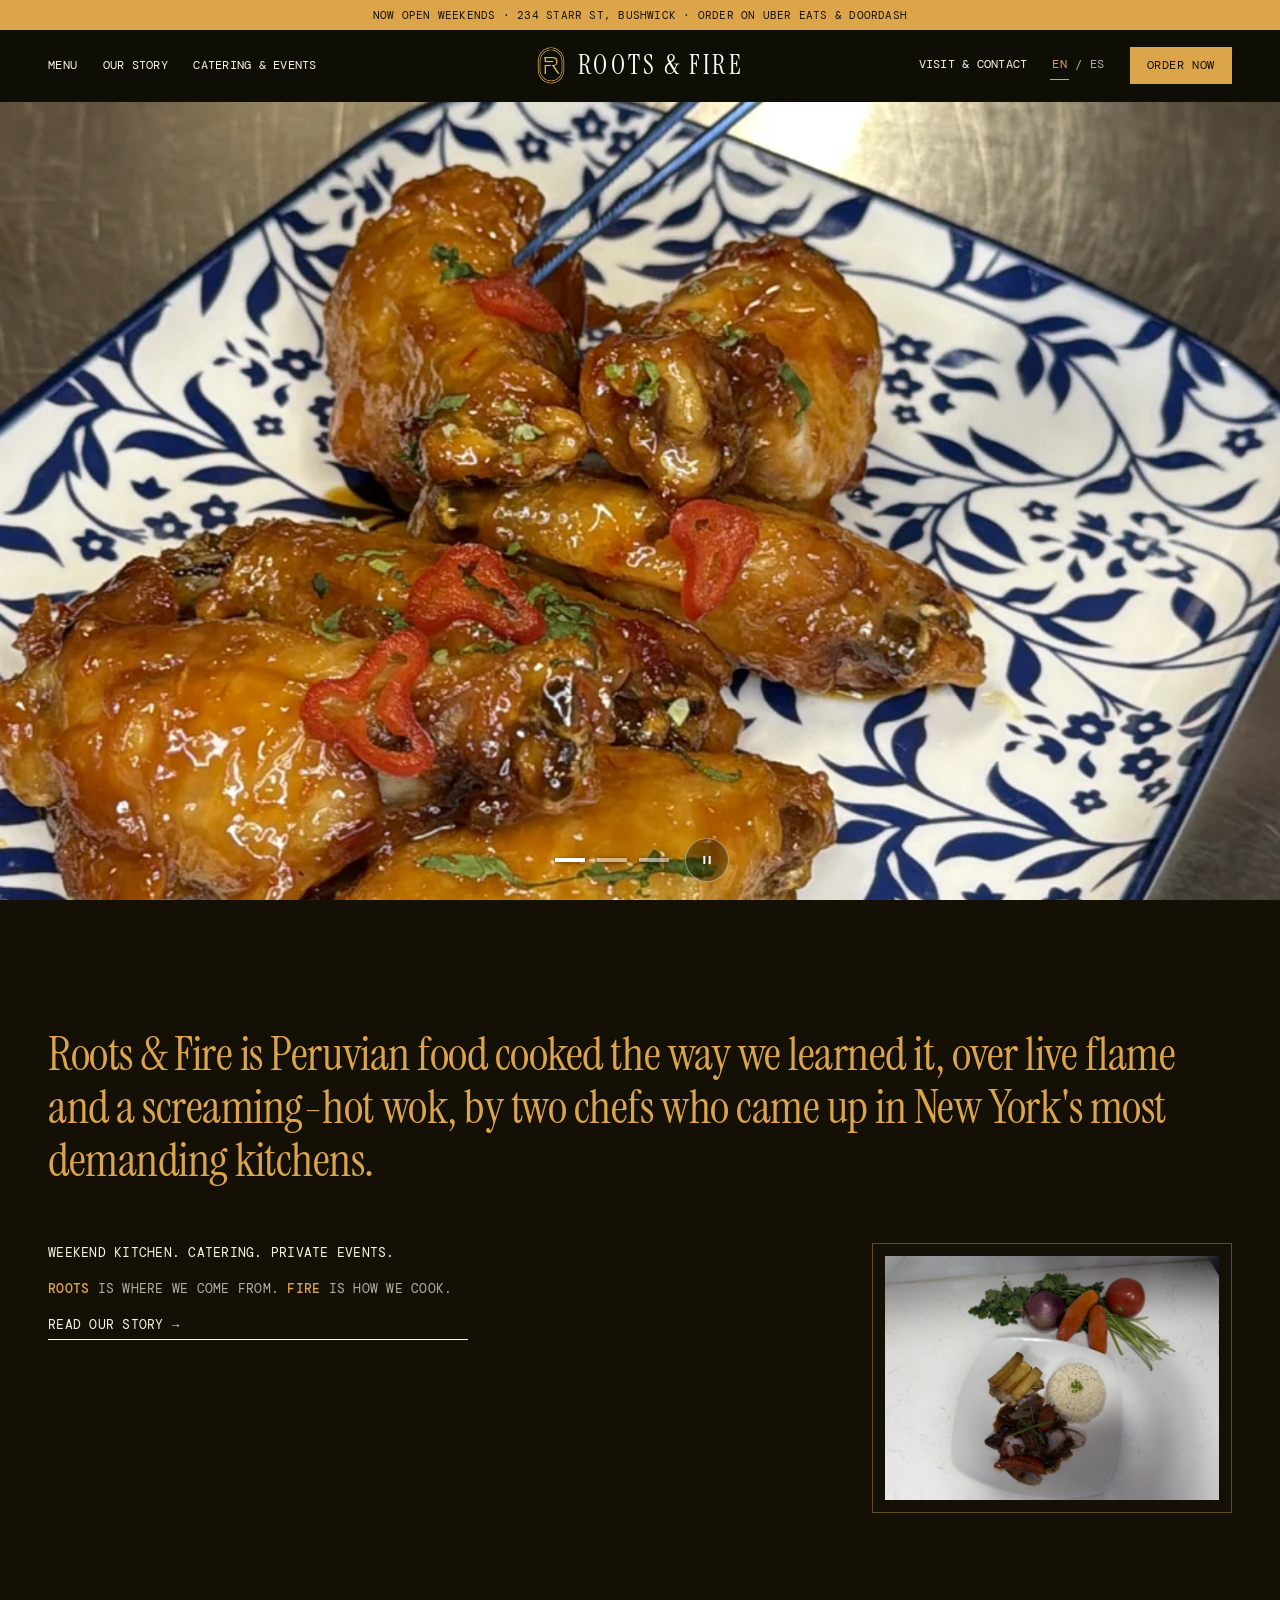
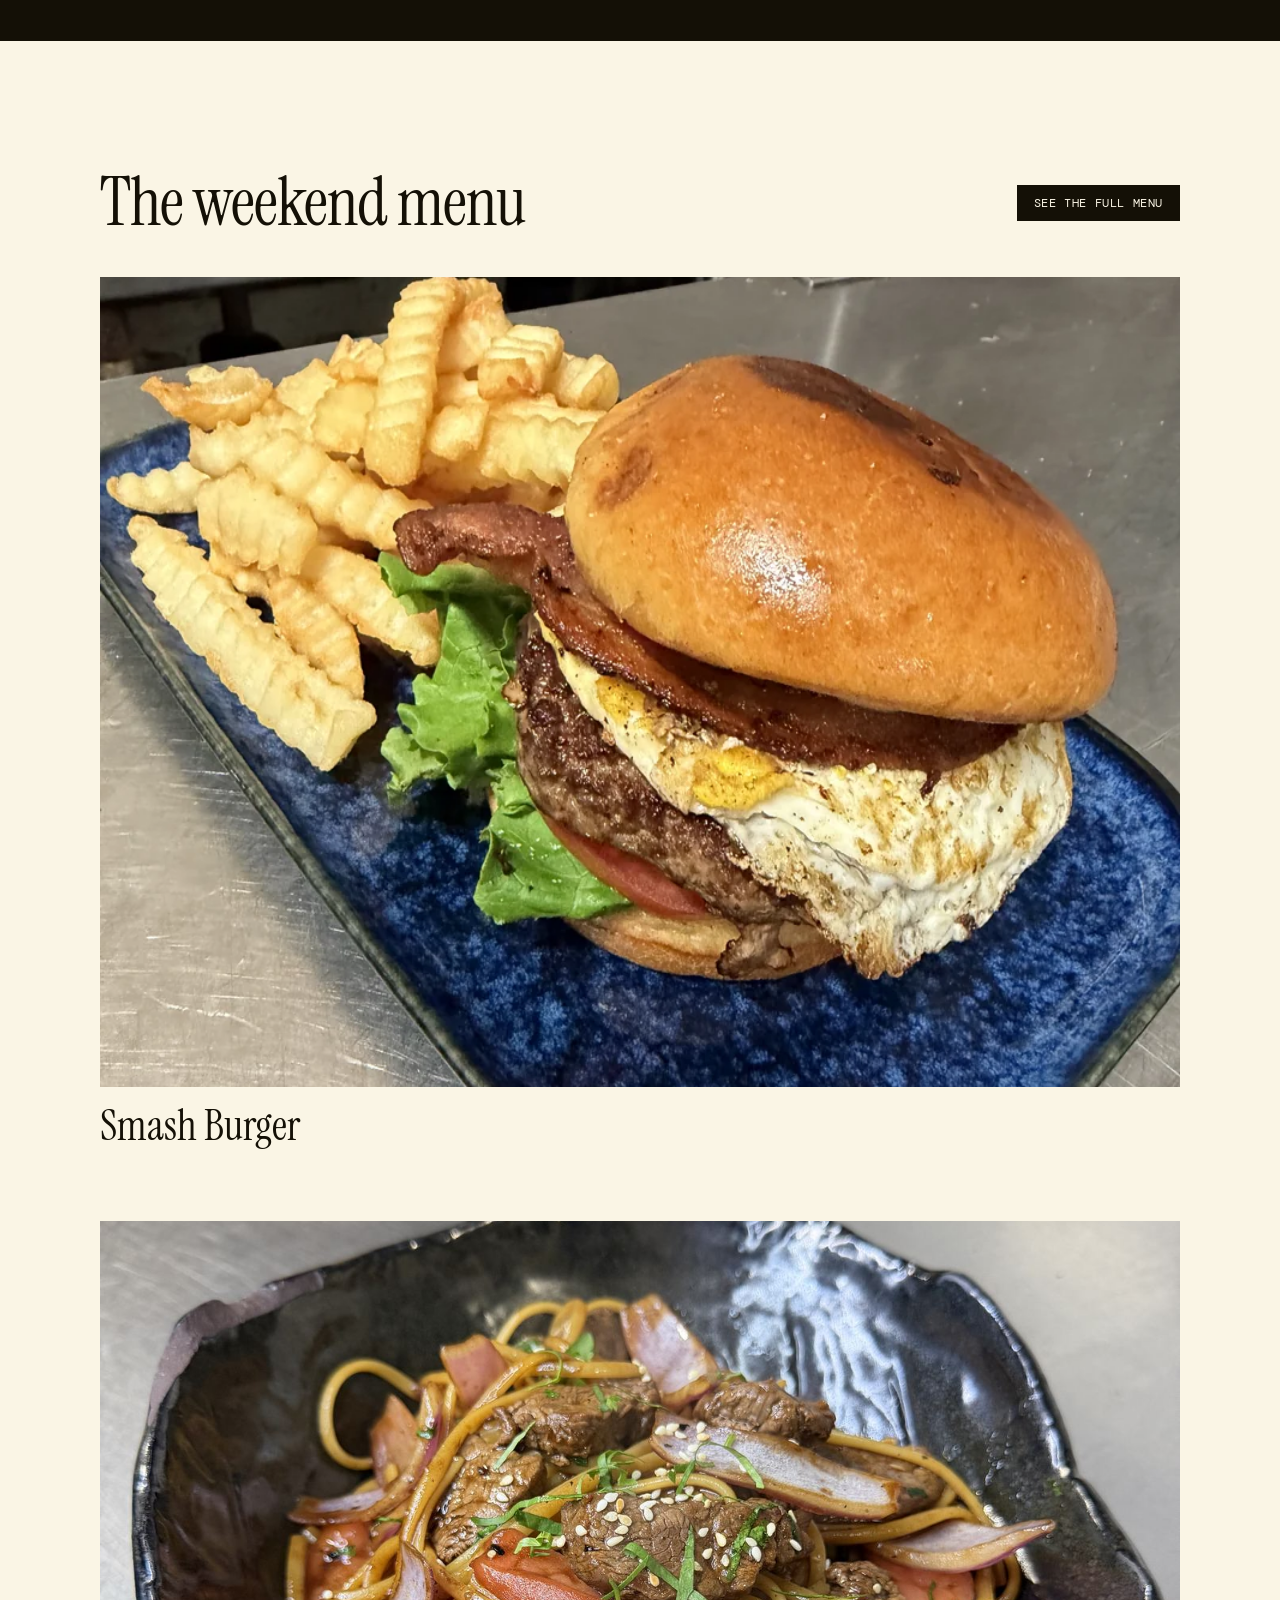
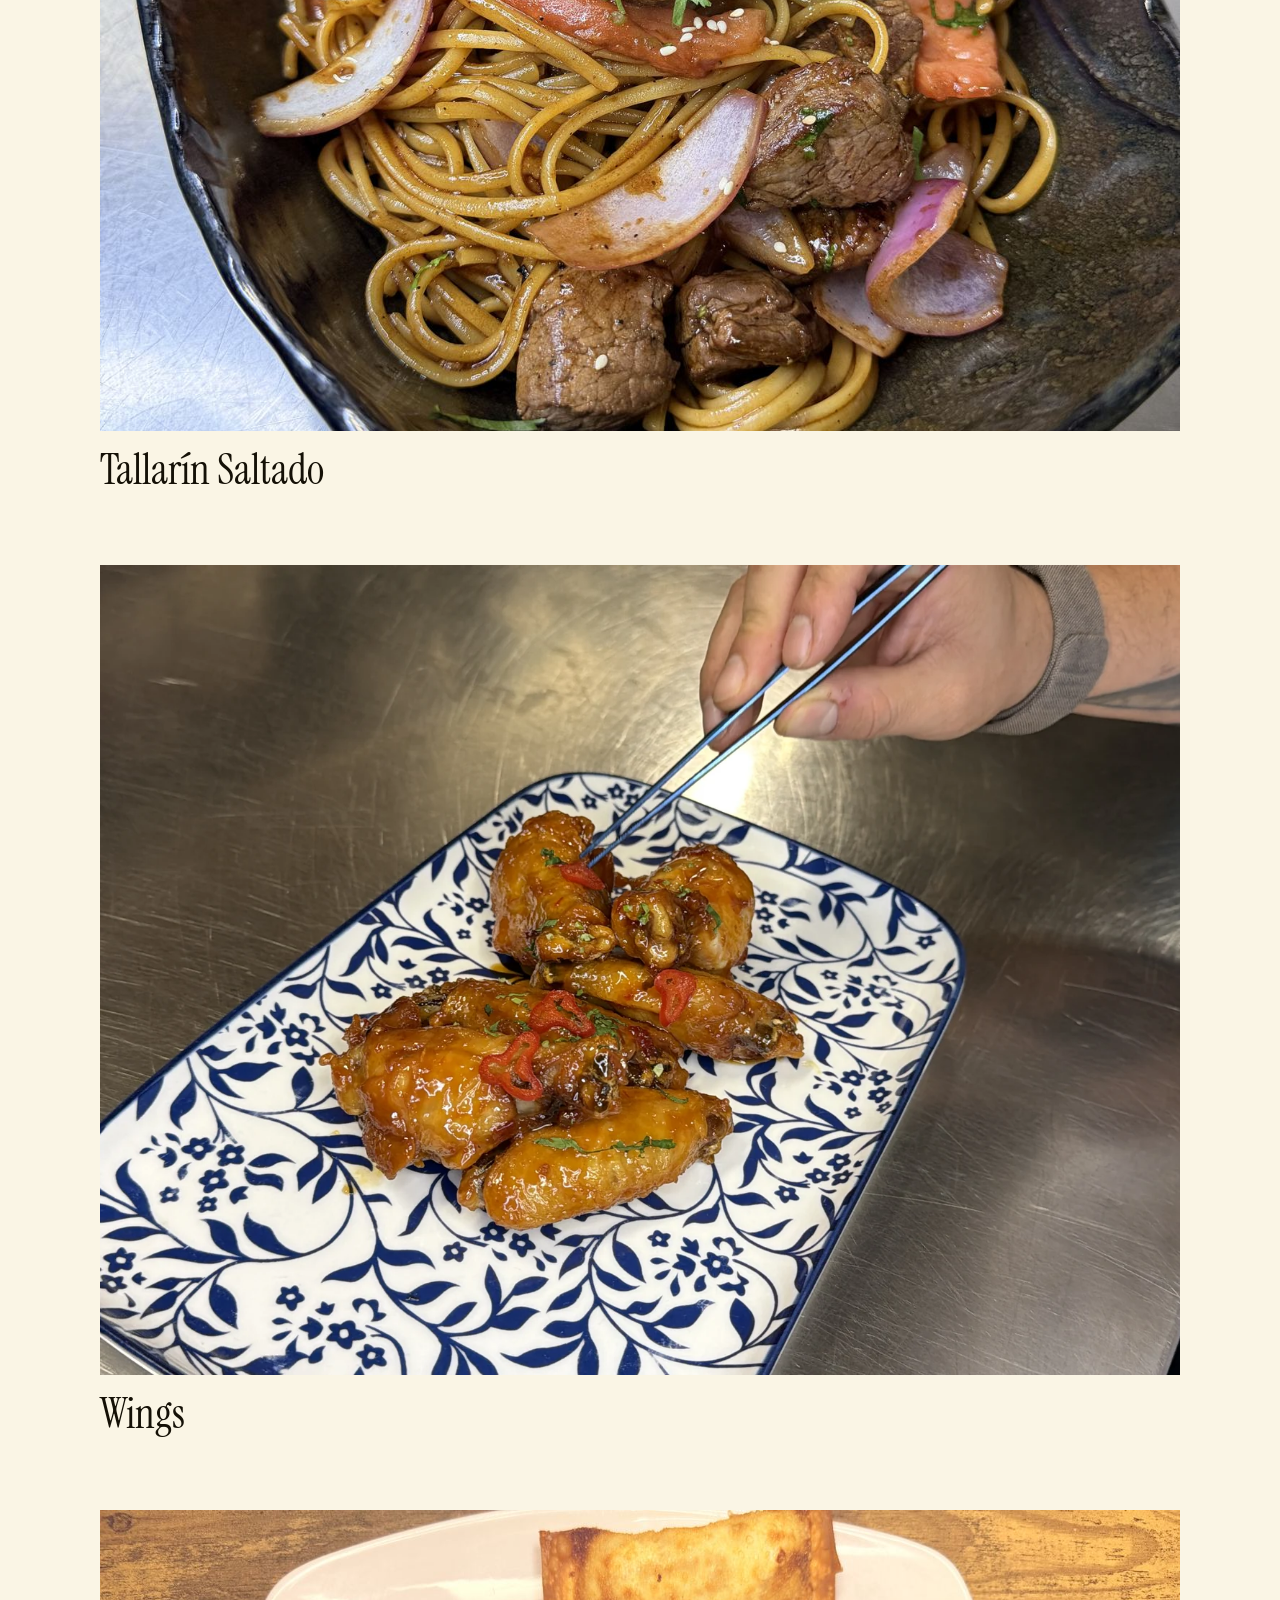
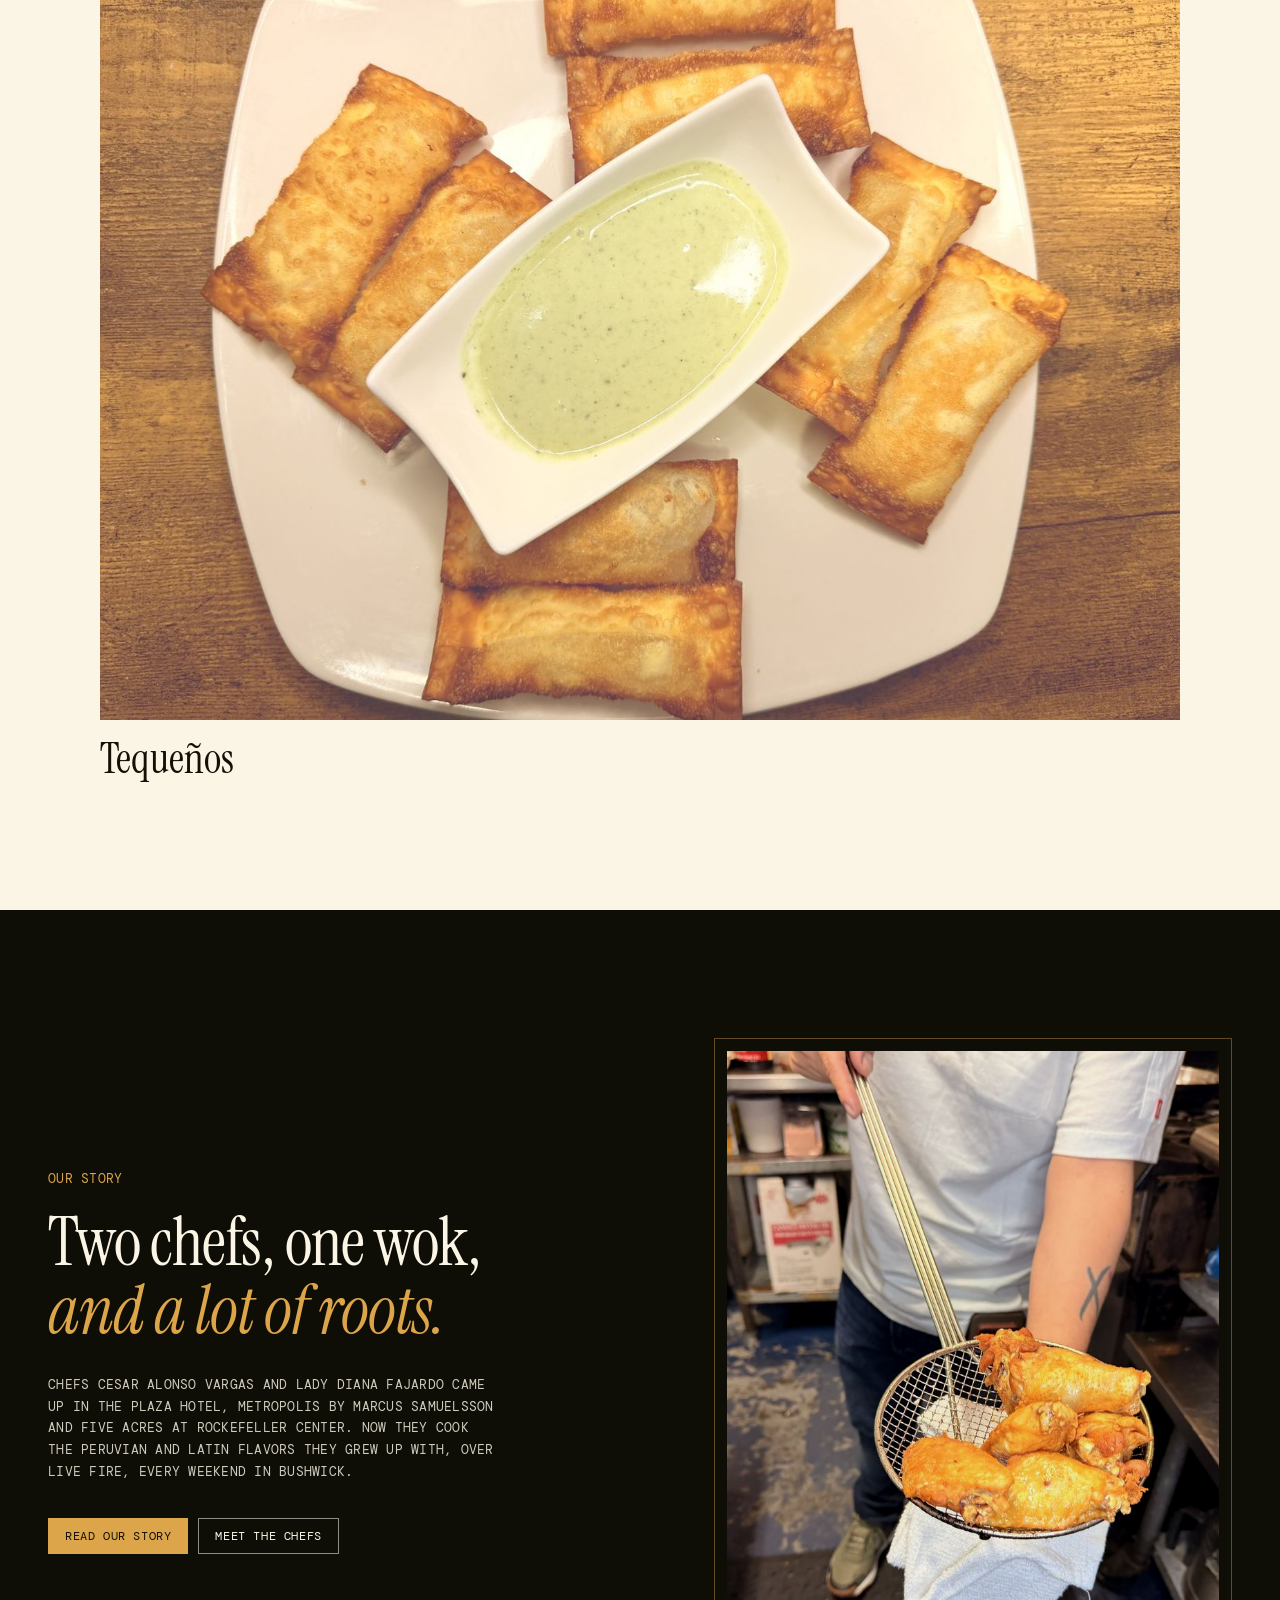
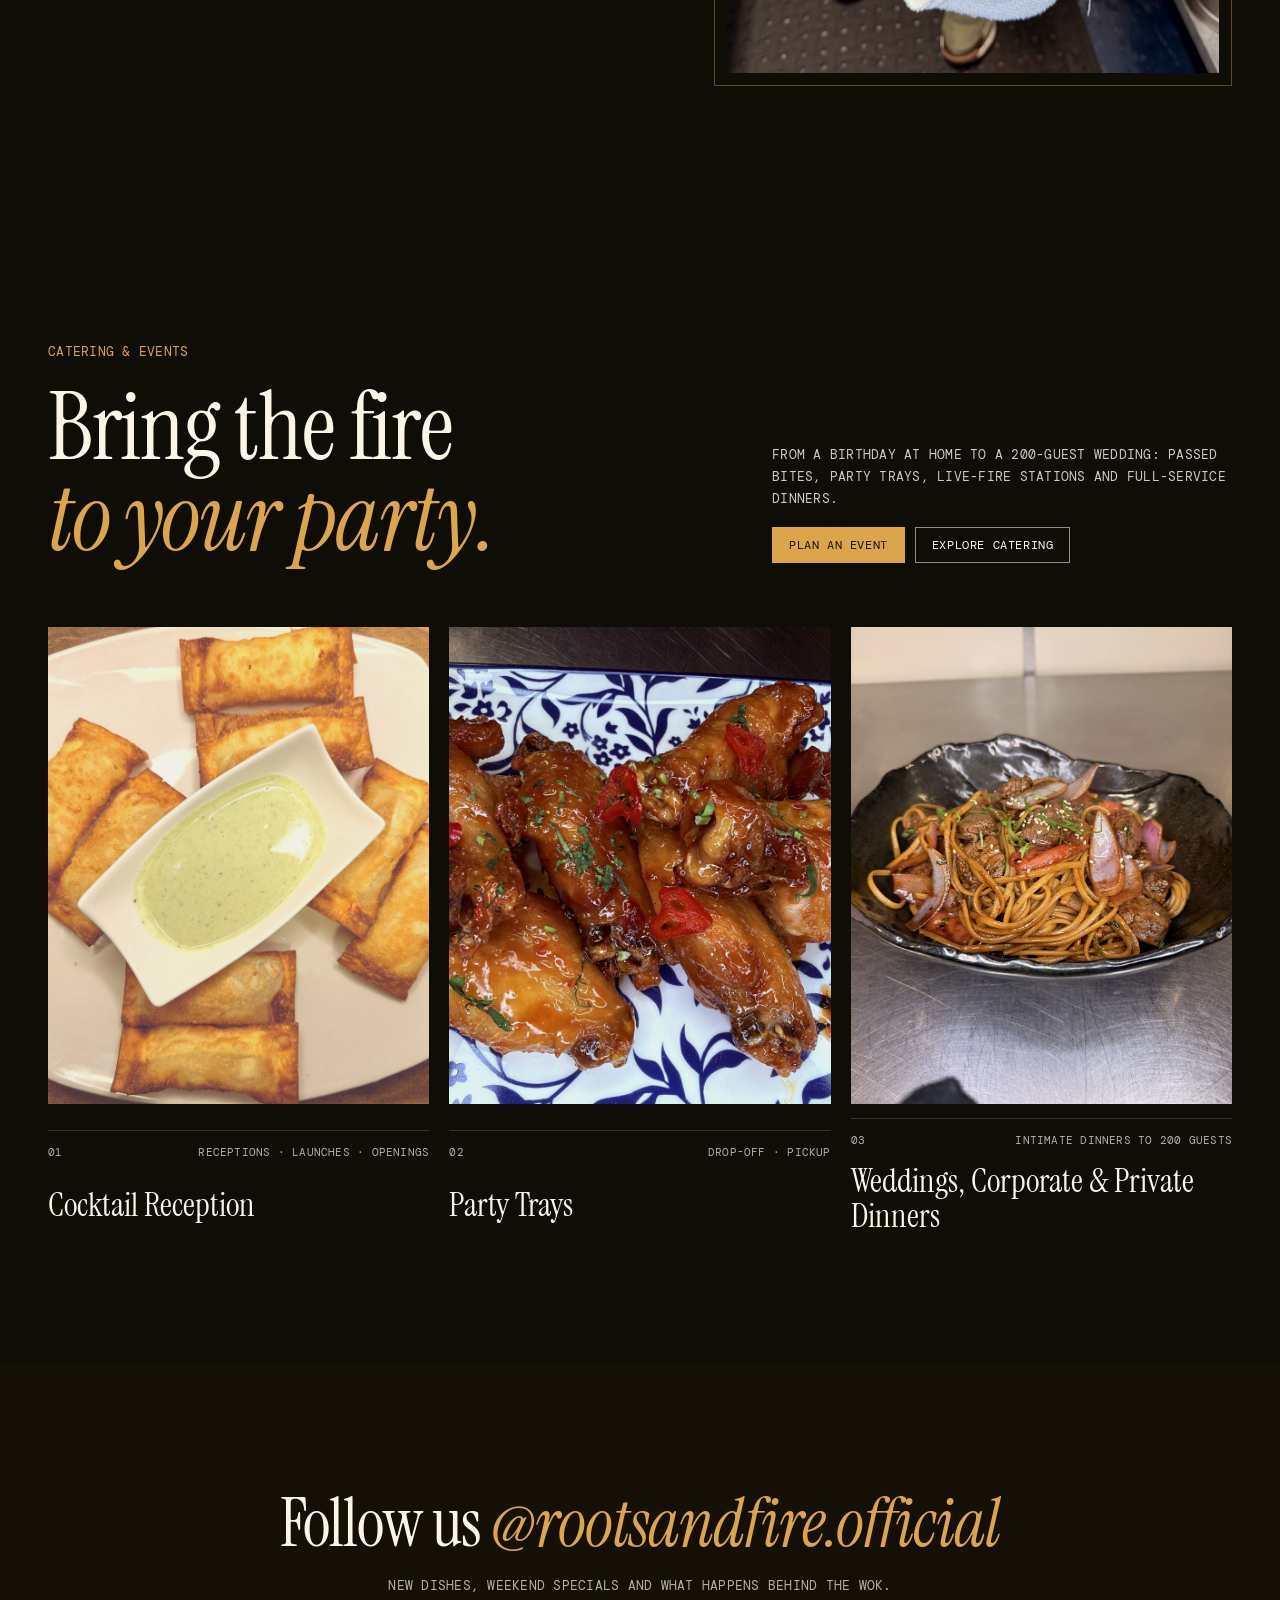
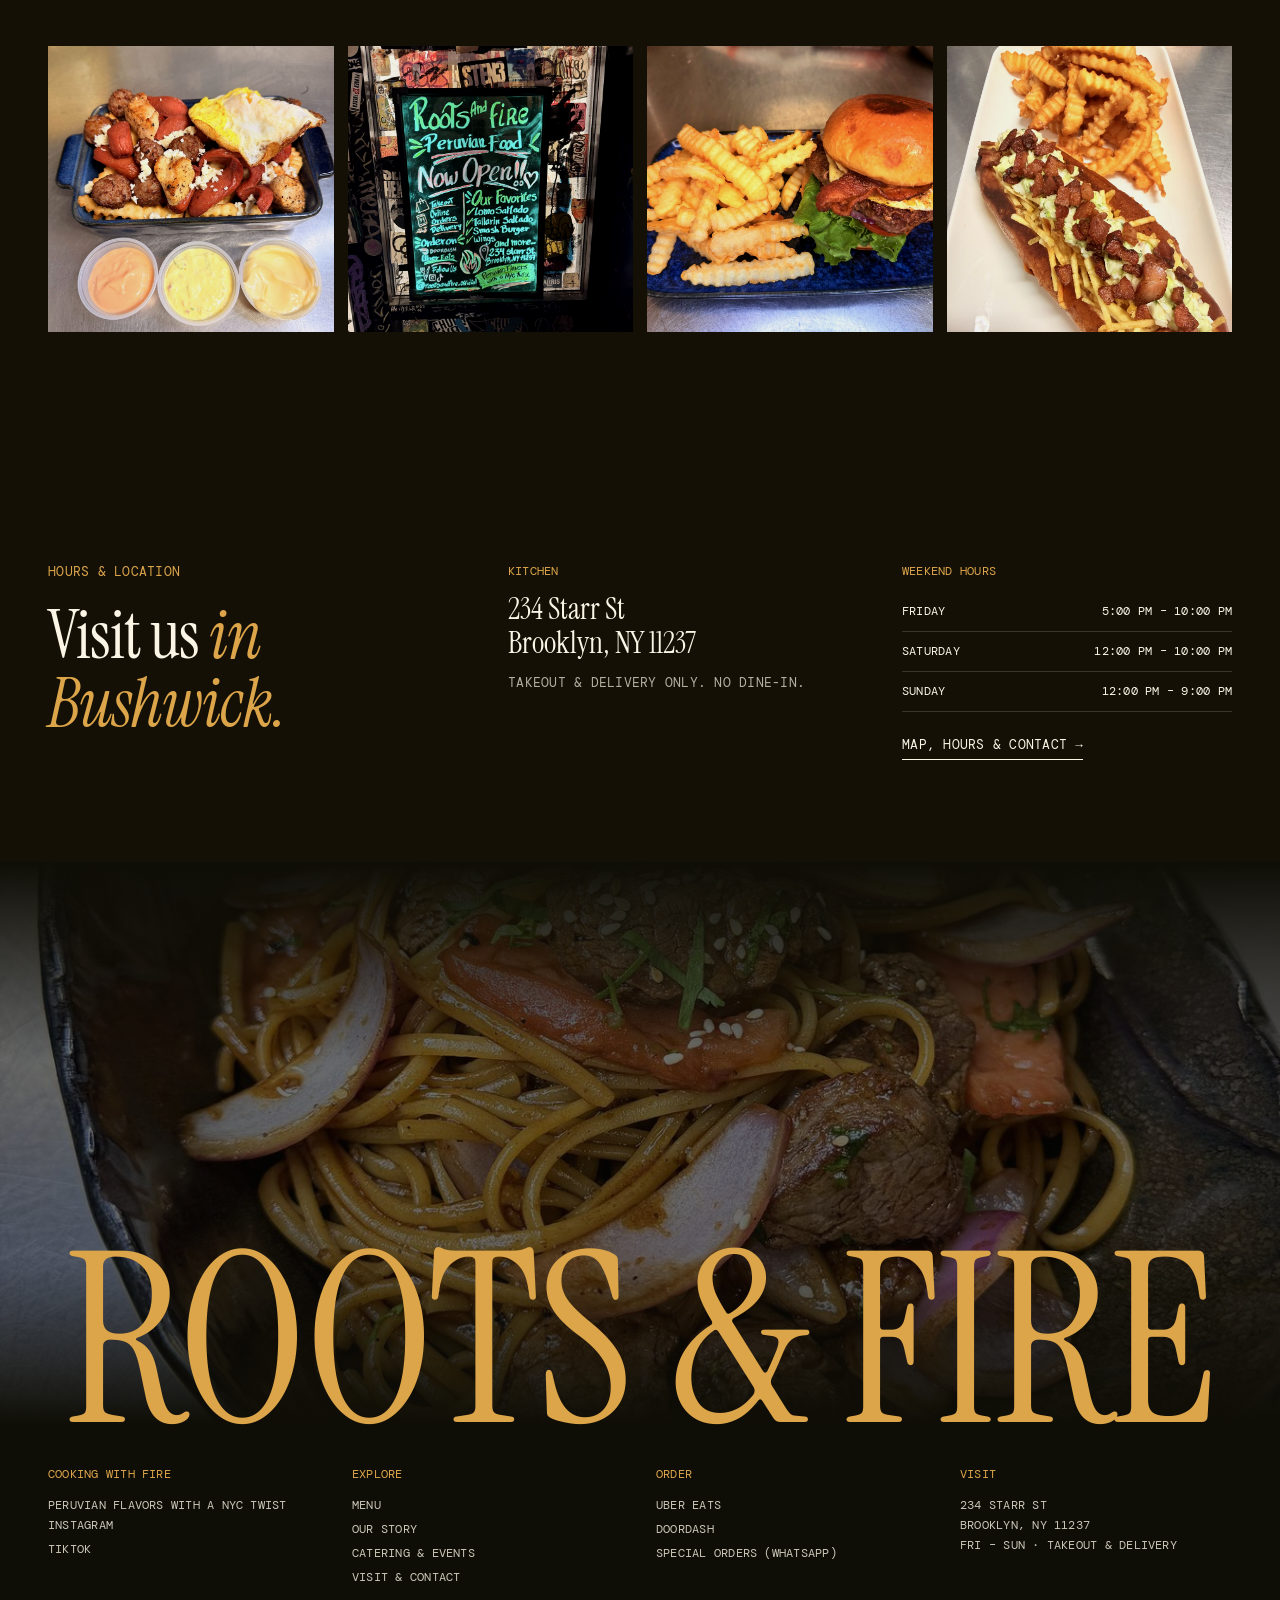
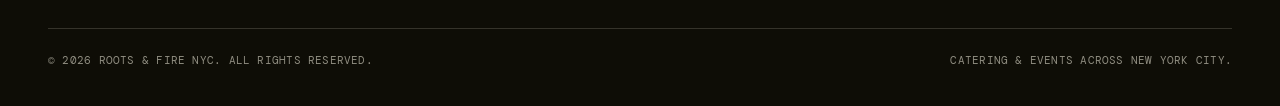
==== commit a3ed3fbc: "Priorizar fotos en portada y mostrar el menu en vertical" ====
--- a/index.html
+++ b/index.html
@@ -111,69 +111,39 @@
   </div>
 
   <main id="main">
-    <!-- ===== Hero (Peter Rowland style) ===== -->
+    <!-- ===== Photo carousel ===== -->
     <section class="hero" aria-roledescription="carousel" aria-label="Roots & Fire">
+      <h1 class="sr-only">Roots &amp; Fire · Peruvian Kitchen &amp; Catering</h1>
       <div class="hero__slides">
         <figure class="hero__slide is-active" data-slide>
-          <img src="assets/img/tallarin-saltado-dark.jpg" alt="Tallarín saltado in a black stoneware bowl" data-i18n-attr="alt:altHero1" width="1350" height="1800" fetchpriority="high">
-        </figure>
-        <figure class="hero__slide" data-slide>
-          <img src="assets/img/wings-plating.jpg" alt="Chef plating glazed wings with tweezers" data-i18n-attr="alt:altHero2" width="1600" height="900" loading="lazy">
-        </figure>
-        <figure class="hero__slide" data-slide>
-          <img class="pos-wok" src="assets/img/chaufa-wok.jpg" alt="Chef tossing chaufa fried rice out of a carbon-steel wok into a bowl" data-i18n-attr="alt:altWok" width="787" height="1400" loading="lazy">
-        </figure>
-      </div>
-      <div class="hero__shade" aria-hidden="true"></div>
-
-      <ul class="hero__social" aria-label="Social">
-        <li><a href="https://www.instagram.com/rootsandfire.official/" target="_blank" rel="noopener" aria-label="Instagram">
-          <svg class="i" viewBox="0 0 24 24" aria-hidden="true"><rect x="3" y="3" width="18" height="18" rx="5"/><circle cx="12" cy="12" r="4"/><circle cx="17.5" cy="6.5" r="1" fill="currentColor"/></svg>
-        </a></li>
-        <li><a href="https://www.tiktok.com/@rootsandfire.official" target="_blank" rel="noopener" aria-label="TikTok">
-          <svg class="i" viewBox="0 0 24 24" aria-hidden="true"><path d="M14 3v11.5a3.5 3.5 0 1 1-3.5-3.5"/><path d="M14 3c.5 2.5 2.3 4.3 5 4.5"/></svg>
-        </a></li>
-        <li><a href="#" data-link="whatsapp" data-wa-key="waHello" aria-label="WhatsApp">
-          <svg class="i" viewBox="0 0 24 24" aria-hidden="true"><path d="M4 20l1.3-4A8 8 0 1 1 8.4 19L4 20z"/><path d="M9 9.5c0 3 2.5 5.5 5.5 5.5l1-1.5-2-1-1 .8c-.9-.4-1.6-1.1-2-2l.8-1-1-2L9 9.5z" fill="currentColor" stroke="none"/></svg>
-        </a></li>
-      </ul>
-
-      <div class="hero__content">
-        <div class="hero__texts">
-          <div class="hero__text is-active" data-slide-text>
-            <p class="mono hero__eyebrow" data-i18n="h1Eyebrow">Weekend kitchen · Bushwick, Brooklyn</p>
-            <h1 class="hero__title" data-i18n="h1Title">Every Weekend</h1>
-            <p class="hero__lead" data-i18n="h1Lead">Peruvian flavors with a NYC twist: lomo saltado off a roaring wok, smash burgers, sticky wings and chaufa, delivered to your door.</p>
-          </div>
-          <div class="hero__text" data-slide-text aria-hidden="true">
-            <p class="mono hero__eyebrow" data-i18n="h2Eyebrow">Catering &amp; events across NYC</p>
-            <p class="hero__title" data-i18n="h2Title">Every Celebration</p>
-            <p class="hero__lead" data-i18n="h2Lead">From a birthday at home to a 200-guest wedding, we cook the same food, scaled up, beautifully presented and served by our team.</p>
-          </div>
-          <div class="hero__text" data-slide-text aria-hidden="true">
-            <p class="mono hero__eyebrow" data-i18n="h3Eyebrow">Two chefs · One wok</p>
-            <p class="hero__title" data-i18n="h3Title">Born from Fire</p>
-            <p class="hero__lead" data-i18n="h3Lead">Restaurant-level technique from The Plaza, Metropolis and Five Acres, cooked over live flame with the Latin flavors we grew up with.</p>
-          </div>
-        </div>
-        <div class="hero__actions">
-          <a class="btn btn--gold btn--lg" data-link="uberEats" href="#" target="_blank" rel="noopener" data-i18n="ctaUber">Order on Uber Eats</a>
-          <a class="btn btn--line btn--lg" data-link="doorDash" href="#" target="_blank" rel="noopener" data-i18n="ctaDash">Order on DoorDash</a>
-        </div>
-        <a class="text-link mono" href="catering.html#enquire" data-i18n="ctaPlan">Planning an event? Let's talk →</a>
-        <div class="hero__dots" role="group" aria-label="Slides">
-          <button type="button" class="is-active" data-dot="0" aria-label="Slide 1" data-i18n-attr="aria-label:dot1"></button>
+          <picture>
+            <source media="(max-width: 640px)" srcset="assets/img/hero-wings-mobile.webp" width="900" height="1200">
+            <img src="assets/img/hero-wings.webp" alt="Chef finishing glossy glazed wings on a blue and white plate" data-i18n-attr="alt:altHeroWings" width="2000" height="1125" fetchpriority="high">
+          </picture>
+        </figure>
+        <figure class="hero__slide" data-slide aria-hidden="true">
+          <picture>
+            <source media="(max-width: 640px)" srcset="assets/img/hero-burger-mobile.webp" width="900" height="1200">
+            <img src="assets/img/hero-burger.webp" alt="Smash burger with a fried egg and golden crinkle fries" data-i18n-attr="alt:altHeroBurger" width="2000" height="1125" loading="lazy">
+          </picture>
+        </figure>
+        <figure class="hero__slide" data-slide aria-hidden="true">
+          <picture>
+            <source media="(max-width: 640px)" srcset="assets/img/hero-tequenos-mobile.webp" width="900" height="1200">
+            <img src="assets/img/hero-tequenos.webp" alt="Golden crispy tequeños surrounding a bowl of green dipping sauce" data-i18n-attr="alt:altHeroTequenos" width="2000" height="1125" loading="lazy">
+          </picture>
+        </figure>
+      </div>
+      <div class="hero__controls">
+        <div class="hero__dots" role="group" aria-label="Slides" data-i18n-attr="aria-label:slidesLabel">
+          <button type="button" class="is-active" data-dot="0" aria-current="true" aria-label="Slide 1" data-i18n-attr="aria-label:dot1"></button>
           <button type="button" data-dot="1" aria-label="Slide 2" data-i18n-attr="aria-label:dot2"></button>
           <button type="button" data-dot="2" aria-label="Slide 3" data-i18n-attr="aria-label:dot3"></button>
         </div>
-      </div>
-
-      <dl class="stats" data-stats>
-        <div class="stat"><dt class="stat__label" data-i18n="stat1">Chefs &amp; co-founders</dt><dd class="stat__num" data-count="2">2</dd></div>
-        <div class="stat"><dt class="stat__label" data-i18n="stat2">Iconic NYC kitchens behind us</dt><dd class="stat__num" data-count="3">3</dd></div>
-        <div class="stat"><dt class="stat__label" data-i18n="stat3">Dishes every weekend</dt><dd class="stat__num" data-count="11">11</dd></div>
-        <div class="stat"><dt class="stat__label" data-i18n="stat4">Guests, from home parties to weddings</dt><dd class="stat__num" data-count="200" data-suffix="+">200+</dd></div>
-      </dl>
+        <button class="hero__pause" type="button" data-slideshow-pause aria-label="Pause slideshow" aria-pressed="false" data-i18n-attr="aria-label:pauseSlideshow">
+          <svg viewBox="0 0 24 24" width="16" height="16" aria-hidden="true"><path class="pause-icon" d="M8 6v12M16 6v12" fill="none" stroke="currentColor" stroke-width="3"/><path class="play-icon" d="m8 5 11 7-11 7z" fill="currentColor"/></svg>
+        </button>
+      </div>
     </section>
 
     <!-- ===== Intro statement ===== -->
@@ -191,68 +161,30 @@
       </div>
     </section>
 
-    <!-- ===== Menu preview (cream panel + carousel) ===== -->
+    <!-- ===== Menu: vertical photo selection ===== -->
     <section class="panel panel--cream menu" aria-labelledby="menu-title">
       <div class="container menu__grid">
         <div class="menu__intro reveal">
-          <p class="mono eyebrow" data-i18n="menuEyebrow">The weekend menu</p>
-          <h2 class="display" id="menu-title" data-i18n="menuTitle">Cooked to order, <em>every weekend.</em></h2>
-          <p class="mono body" data-i18n="menuBody">A short menu built around the wok and the grill. Prices, combos and live availability are always up to date on Uber Eats and DoorDash.</p>
-          <p class="mono small" data-i18n="menuMeta">Friday to Sunday · Takeout &amp; delivery · No dine-in</p>
-          <div class="btn-row">
-            <a class="btn btn--ink" href="menu.html" data-i18n="ctaFullMenu">See the full menu</a>
-            <a class="btn btn--line-ink" data-link="uberEats" href="#" target="_blank" rel="noopener" data-i18n="ctaUber">Order on Uber Eats</a>
-            <a class="btn btn--line-ink" data-link="doorDash" href="#" target="_blank" rel="noopener" data-i18n="ctaDash">Order on DoorDash</a>
-          </div>
-        </div>
-
-        <div class="carousel" data-carousel>
-          <div class="carousel__track" data-track tabindex="0" aria-label="Dishes" data-i18n-attr="aria-label:dishesLabel">
-            <article class="dish-card">
-              <div class="dish-card__img"><img src="assets/img/lomo-saltado.jpg" alt="Lomo saltado with white rice and fries" data-i18n-attr="alt:altLomo" width="1400" height="1050" loading="lazy"><span class="tag mono" data-i18n="tagFav">Favorite</span></div>
-              <div class="dish-card__meta mono"><span>01</span><span data-i18n="catWok">From the wok</span></div>
-              <h3>Lomo Saltado</h3>
-              <p class="mono" data-i18n="dLomo">Beef tenderloin flash-seared in the wok with red onion, tomato and a soy–vinegar jus. Served with fries and white rice.</p>
-            </article>
-            <article class="dish-card">
-              <div class="dish-card__img"><img src="assets/img/tallarin-saltado.jpg" alt="Tallarín saltado in a black bowl" data-i18n-attr="alt:altTallarin" width="1050" height="1400" loading="lazy"><span class="tag mono" data-i18n="tagFav">Favorite</span></div>
-              <div class="dish-card__meta mono"><span>02</span><span data-i18n="catWok">From the wok</span></div>
-              <h3>Tallarín Saltado</h3>
-              <p class="mono" data-i18n="dTallarin">Everything you love about the saltado, tossed with noodles in a smoky, glossy wok sauce.</p>
-            </article>
-            <article class="dish-card">
-              <div class="dish-card__img"><img src="assets/img/smash-burger.jpg" alt="Smash burger with bacon, fried egg and crinkle fries" data-i18n-attr="alt:altBurger" width="1050" height="1400" loading="lazy"><span class="tag mono" data-i18n="tagFav">Favorite</span></div>
-              <div class="dish-card__meta mono"><span>03</span><span data-i18n="catStreet">Burgers &amp; street food</span></div>
-              <h3>Smash Burger</h3>
-              <p class="mono" data-i18n="dBurger">Crispy-edged smashed beef, bacon, fried egg, lettuce and tomato on a toasted brioche bun. Crinkle fries on the side.</p>
-            </article>
-            <article class="dish-card">
-              <div class="dish-card__img"><img src="assets/img/wings-huacatay.jpg" alt="Glazed wings with a green herb dip" data-i18n-attr="alt:altWings" width="1400" height="1050" loading="lazy"><span class="tag mono" data-i18n="tagFav">Favorite</span></div>
-              <div class="dish-card__meta mono"><span>04</span><span data-i18n="catShare">To share</span></div>
-              <h3>Wings</h3>
-              <p class="mono" data-i18n="dWings">Crispy wings lacquered in a sticky chili glaze, finished with fresh chili and herbs, with a creamy green dip.</p>
-            </article>
-            <article class="dish-card">
-              <div class="dish-card__img"><img src="assets/img/chaufa-pollo.jpg" alt="Chicken chaufa fried rice in a blue bowl" data-i18n-attr="alt:altChaufa" width="1050" height="1400" loading="lazy"></div>
-              <div class="dish-card__meta mono"><span>05</span><span data-i18n="catWok">From the wok</span></div>
-              <h3>Chaufa de Pollo</h3>
-              <p class="mono" data-i18n="dChaufa">Peruvian-Chinese fried rice with chicken, egg and scallion, wok-fired to order.</p>
-            </article>
-            <article class="dish-card">
-              <div class="dish-card__img"><img src="assets/img/churros.jpg" alt="Sugar-dusted churros with dulce de leche" data-i18n-attr="alt:altChurros" width="1050" height="1400" loading="lazy"></div>
-              <div class="dish-card__meta mono"><span>06</span><span data-i18n="catSweet">Sweets</span></div>
-              <h3>Churros</h3>
-              <p class="mono" data-i18n="dChurros">Sugar-dusted churros with dulce de leche for dipping. The only way to end it.</p>
-            </article>
-          </div>
-          <div class="carousel__ctrl">
-            <p class="mono carousel__count" aria-live="polite"><span data-count-current>01</span> / <span>06</span></p>
-            <div class="carousel__bar" aria-hidden="true"><span data-progress></span></div>
-            <div class="carousel__arrows">
-              <button type="button" data-prev aria-label="Previous dish" data-i18n-attr="aria-label:prevDish"><svg class="i" viewBox="0 0 24 24" aria-hidden="true"><path d="M15 5l-7 7 7 7"/></svg></button>
-              <button type="button" data-next aria-label="Next dish" data-i18n-attr="aria-label:nextDish"><svg class="i" viewBox="0 0 24 24" aria-hidden="true"><path d="M9 5l7 7-7 7"/></svg></button>
-            </div>
-          </div>
+          <h2 class="display" id="menu-title" data-i18n="menuEyebrow">The weekend menu</h2>
+          <a class="btn btn--ink" href="menu.html" data-i18n="ctaFullMenu">See the full menu</a>
+        </div>
+        <div class="dish-list">
+          <article class="dish-card reveal">
+            <div class="dish-card__img"><img src="assets/img/hero-burger-mobile.webp" alt="Smash burger with fried egg and crinkle fries" data-i18n-attr="alt:altHeroBurger" width="900" height="1200" loading="lazy"></div>
+            <h3>Smash Burger</h3>
+          </article>
+          <article class="dish-card reveal">
+            <div class="dish-card__img"><img src="assets/img/tallarin-saltado-dark.jpg" alt="Tallarín saltado in a black bowl" data-i18n-attr="alt:altTallarin" width="1350" height="1800" loading="lazy"></div>
+            <h3>Tallarín Saltado</h3>
+          </article>
+          <article class="dish-card reveal">
+            <div class="dish-card__img"><img src="assets/img/hero-wings.webp" alt="Chef finishing glazed wings" data-i18n-attr="alt:altHeroWings" width="2000" height="1125" loading="lazy"></div>
+            <h3>Wings</h3>
+          </article>
+          <article class="dish-card reveal">
+            <div class="dish-card__img"><img src="assets/img/tequenos.jpg" alt="Golden tequeños with green dipping sauce" data-i18n-attr="alt:altTequenos" width="1400" height="1050" loading="lazy"></div>
+            <h3>Tequeños</h3>
+          </article>
         </div>
       </div>
     </section>
--- a/assets/css/styles.css
+++ b/assets/css/styles.css
@@ -1,7 +1,6 @@
 /* =========================================================
    Roots & Fire — restaurant + catering
-   Hero inspired by Peter Rowland (full-bleed slideshow, centered
-   serif title, side socials, stats). Sections inspired by
+   Full-bleed photo slideshow inspired by Five Acres. Sections inspired by
    Firedoor (serif display + uppercase mono copy, cream panels,
    alternating image/text, color-block enquiry form, giant
    wordmark footer). Colors: rootsandfirenyc.com palette.
@@ -193,70 +192,39 @@
 .mobile-nav__foot { display: grid; gap: 22px; }
 .lang--lg { font-size: 13px; }
 
-/* ---------- Hero (Peter Rowland style) ---------- */
+/* ---------- Full-bleed photo carousel ---------- */
+body[data-page="home"] .header-bar { background: var(--black); }
 .hero {
-  position: relative; min-height: max(100svh, 720px);
-  display: flex; flex-direction: column; overflow: hidden;
+  position: relative; height: max(100svh, 480px); overflow: hidden;
   background: var(--black); color: var(--white);
-}
-.hero__slides { position: absolute; inset: 0; }
-.hero__slide { position: absolute; inset: 0; opacity: 0; transition: opacity 1.4s ease; }
+  padding-top: calc(var(--announce-h) + var(--bar-h));
+}
+.hero__slides { position: absolute; inset: calc(var(--announce-h) + var(--bar-h)) 0 0; }
+.hero__slide { position: absolute; inset: 0; opacity: 0; transition: opacity 1.2s ease; }
 .hero__slide.is-active { opacity: 1; }
-.hero__slide img { width: 100%; height: 100%; object-fit: cover; transform: scale(1.08); transition: transform 8s ease-out; }
-.hero__slide.is-active img { transform: scale(1); }
-.hero__slide img.pos-wok { object-position: center 38%; }
-.hero__shade {
-  position: absolute; inset: 0;
-  background:
-    radial-gradient(ellipse at center, rgba(14, 13, 6, 0.35) 0%, rgba(14, 13, 6, 0.7) 75%),
-    linear-gradient(180deg, rgba(14, 13, 6, 0.55) 0%, rgba(14, 13, 6, 0.35) 35%, rgba(14, 13, 6, 0.6) 70%, rgba(14, 13, 6, 0.95) 100%);
-}
-
-.hero__social {
-  position: absolute; z-index: 3; left: var(--gutter); top: 50%; transform: translateY(-50%);
-  display: grid; gap: 20px;
-}
-.hero__social a { display: grid; place-items: center; font-size: 18px; color: var(--cream); opacity: .85; transition: color .2s, opacity .2s; }
-.hero__social a:hover { color: var(--gold); opacity: 1; }
-
-.hero__content {
-  position: relative; z-index: 2; flex: 1;
-  display: flex; flex-direction: column; align-items: center; justify-content: center; text-align: center;
-  padding: calc(var(--announce-h) + var(--bar-h) + 48px) var(--gutter) 40px;
-}
-.hero__texts { display: grid; width: min(100%, 980px); }
-.hero__text {
-  grid-area: 1 / 1; opacity: 0; transform: translateY(16px);
-  transition: opacity .9s ease, transform .9s ease; pointer-events: none;
-}
-.hero__text.is-active { opacity: 1; transform: none; pointer-events: auto; }
-.hero__eyebrow { color: var(--gold); margin-bottom: 18px; font-size: 12px; }
-.hero__title {
-  font-family: var(--serif); font-weight: 400;
-  font-size: clamp(64px, 10vw, 148px); line-height: 0.92; letter-spacing: -0.02em;
-  margin-bottom: 26px; text-shadow: 0 2px 30px rgba(0, 0, 0, 0.35);
-}
-.hero__lead { font-size: clamp(16px, 1.45vw, 19px); line-height: 1.65; max-width: 680px; margin-inline: auto; color: rgba(250, 245, 229, 0.92); }
-.hero__actions { margin-top: 36px; display: flex; flex-wrap: wrap; justify-content: center; gap: 12px; }
-.hero .text-link { margin-top: 22px; font-size: 11.5px; }
-.hero__dots { margin-top: 30px; display: flex; gap: 12px; }
+.hero__slide picture { display: block; width: 100%; height: 100%; }
+.hero__slide img { width: 100%; height: 100%; object-fit: cover; }
+.hero__controls {
+  position: absolute; z-index: 2; inset: auto 0 18px;
+  display: flex; align-items: center; justify-content: center; gap: 12px;
+}
+.hero__dots { display: flex; gap: 4px; }
 .hero__dots button {
-  width: 9px; height: 9px; padding: 0; border-radius: 50%; cursor: pointer;
-  border: 1px solid rgba(250, 245, 229, 0.8); background: transparent; transition: background .3s, border-color .3s;
-}
-.hero__dots button.is-active { background: var(--gold); border-color: var(--gold); }
-
-.stats {
-  position: relative; z-index: 2;
-  width: min(100% - 2 * var(--gutter), 1120px); margin: 0 auto;
-  display: grid; grid-template-columns: repeat(4, 1fr);
-  border-top: 1px solid rgba(250, 245, 229, 0.22);
-  padding: 26px 0 36px; text-align: center;
-}
-.stat { display: flex; flex-direction: column-reverse; align-items: center; gap: 6px; padding-inline: 12px; }
-.stat + .stat { border-left: 1px solid rgba(250, 245, 229, 0.12); }
-.stat__num { font-family: var(--serif); font-size: clamp(40px, 4.4vw, 62px); line-height: 1; color: var(--white); font-variant-numeric: tabular-nums; }
-.stat__label { font-size: 14px; color: rgba(250, 245, 229, 0.78); line-height: 1.35; }
+  position: relative; width: 38px; height: 44px; padding: 0;
+  border: 0; background: transparent; cursor: pointer;
+}
+.hero__dots button::after {
+  content: ""; position: absolute; inset: 20px 4px;
+  background: rgba(255, 255, 255, .5); box-shadow: 0 1px 4px #0008;
+  transition: background .3s;
+}
+.hero__dots button.is-active::after, .hero__dots button:hover::after { background: var(--white); }
+.hero__pause {
+  width: 44px; height: 44px; display: grid; place-items: center;
+  color: white; background: #0005; border: 1px solid #ffffff70; border-radius: 50%; cursor: pointer;
+}
+.hero__pause .play-icon, .hero__pause[aria-pressed="true"] .pause-icon { display: none; }
+.hero__pause[aria-pressed="true"] .play-icon { display: block; }
 
 /* ---------- Shared bits ---------- */
 .frame { position: relative; padding: 12px; border: 1px solid rgba(220, 165, 74, 0.4); }
@@ -279,43 +247,18 @@
 .intro__side strong { color: var(--gold); font-weight: 500; }
 .intro__frame { aspect-ratio: 4 / 3; }
 
-/* ---------- Menu (cream panel + carousel) ---------- */
-.menu { padding: var(--section-y) 0; overflow: hidden; }
-.menu__grid { display: grid; grid-template-columns: minmax(280px, 380px) minmax(0, 1fr); gap: clamp(36px, 5vw, 72px); align-items: start; }
-.menu__intro { display: grid; gap: 22px; align-content: start; }
-.menu__intro .eyebrow { margin-bottom: -4px; }
-.menu__intro .body { color: rgba(20, 16, 6, 0.82); }
-.menu__intro .small { font-size: 11px; color: rgba(20, 16, 6, 0.62); border-top: 1px solid var(--line-ink); padding-top: 14px; }
+/* ---------- Menu: large photos stacked vertically ---------- */
+.menu { padding: var(--section-y) 0; }
+.menu__grid { display: grid; grid-template-columns: minmax(0, 1fr); gap: 40px; max-width: 1080px; }
+.menu__intro { display: flex; align-items: center; justify-content: space-between; flex-wrap: wrap; gap: 24px; }
+.dish-list { display: grid; grid-template-columns: minmax(0, 1fr); gap: clamp(36px, 6vw, 72px); }
+.dish-card { min-width: 0; }
+.dish-card__img { position: relative; aspect-ratio: 4 / 3; overflow: hidden; background: var(--brown); }
+.dish-card__img img { width: 100%; height: 100%; object-fit: cover; }
+.dish-card__img img[src*="burger"] { object-position: center 35%; }
+.dish-card h3 { font-family: var(--serif); font-weight: 400; font-size: clamp(28px, 3.5vw, 42px); line-height: 1.1; margin-top: 16px; }
 .note { font-size: 14px; color: rgba(20, 16, 6, 0.72); }
 .note a { color: var(--ink); }
-
-.carousel { min-width: 0; }
-.carousel__track {
-  display: flex; gap: 20px; overflow-x: auto; overscroll-behavior-x: contain;
-  scroll-snap-type: x mandatory; scrollbar-width: none;
-  margin-right: calc(-1 * var(--gutter)); padding-right: var(--gutter);
-}
-.carousel__track::-webkit-scrollbar { display: none; }
-.dish-card { flex: 0 0 clamp(250px, 24vw, 330px); scroll-snap-align: start; }
-.dish-card__img { position: relative; aspect-ratio: 4 / 5; overflow: hidden; background: #ECE3CB; }
-.dish-card__img img { width: 100%; height: 100%; object-fit: cover; transition: transform .8s ease; }
-.dish-card:hover .dish-card__img img { transform: scale(1.04); }
-.tag { position: absolute; left: 10px; top: 10px; background: var(--gold); color: var(--ink); padding: 4px 8px; font-size: 10.5px; line-height: 1.3; }
-.dish-card__meta { display: flex; justify-content: space-between; gap: 12px; margin-top: 14px; padding-top: 10px; border-top: 1px solid var(--line-ink); font-size: 11px; color: rgba(20, 16, 6, 0.6); }
-.dish-card h3 { font-family: var(--serif); font-weight: 400; font-size: 32px; line-height: 1.05; margin: 8px 0 8px; }
-.dish-card p.mono { font-size: 11.5px; color: rgba(20, 16, 6, 0.78); }
-
-.carousel__ctrl { display: grid; grid-template-columns: auto 1fr auto; align-items: center; gap: 20px; margin-top: 28px; }
-.carousel__count { font-size: 12px; }
-.carousel__bar { height: 1px; background: var(--line-ink); position: relative; }
-.carousel__bar span { position: absolute; left: 0; top: -0.5px; height: 2px; width: 10%; background: var(--ink); transition: width .3s ease; }
-.carousel__arrows { display: flex; gap: 8px; }
-.carousel__arrows button {
-  width: 44px; height: 44px; display: grid; place-items: center; font-size: 18px;
-  background: none; border: 1px solid var(--ink); color: var(--ink); cursor: pointer; transition: background .2s, color .2s;
-}
-.carousel__arrows button:hover { background: var(--ink); color: var(--cream); }
-.carousel__arrows button:disabled { opacity: .3; cursor: default; background: none; color: var(--ink); }
 
 /* ---------- Story ---------- */
 .story { background: var(--black); padding: var(--section-y) 0; }
@@ -504,12 +447,13 @@
 
 /* Menu page: dishes by category */
 .menu-page { padding: var(--section-y) 0; }
-.menu-cat { display: grid; grid-template-columns: minmax(220px, 320px) minmax(0, 1fr); gap: 32px clamp(32px, 5vw, 72px); padding: 48px 0 clamp(56px, 7vw, 96px); border-top: 1px solid var(--line-ink); }
+.menu-page > .container { max-width: 1080px; }
+.menu-cat { display: grid; grid-template-columns: minmax(0, 1fr); gap: 28px; padding: 48px 0 72px; border-top: 1px solid var(--line-ink); }
 .menu-cat:first-child { border-top: 0; padding-top: 0; }
-.menu-cat__head { align-self: start; position: sticky; top: calc(var(--bar-h) + 28px); display: grid; gap: 12px; }
+.menu-cat__head { display: grid; gap: 12px; }
 .menu-cat__head .mono { color: rgba(20, 16, 6, 0.7); }
 .menu-cat__count { font-size: 11px; color: rgba(20, 16, 6, 0.5) !important; }
-.menu-cat__grid { display: grid; grid-template-columns: repeat(auto-fill, minmax(240px, 1fr)); gap: 40px 24px; }
+.menu-cat__grid { display: grid; grid-template-columns: minmax(0, 1fr); gap: clamp(36px, 6vw, 72px); }
 .menu-cat__grid .dish-card { flex: initial; }
 .menu-page .note { margin-top: 8px; text-align: center; }
 
@@ -577,7 +521,7 @@
   .header-bar { gap: 12px; }
   .brand__word { font-size: 22px; }
   .menu__grid { grid-template-columns: 1fr; }
-  .menu__intro { max-width: 640px; }
+
   .catering__head { grid-template-columns: 1fr; }
   .quotes__grid { grid-template-columns: 1fr 1fr; }
   .quotes__grid .display { grid-column: 1 / -1; }
@@ -602,18 +546,12 @@
 }
 
 @media (max-width: 640px) {
+  .dish-card__img { aspect-ratio: 4 / 5; }
   :root { --bar-h: 64px; }
   .announce p { font-size: 10px; }
   .brand img { width: 24px; }
   .brand__word { font-size: 18px; letter-spacing: 0.1em; }
   .header-right .btn { padding: 9px 11px; font-size: 11px; }
-  .hero__social { display: none; }
-  .hero__content { padding-top: calc(var(--announce-h) + var(--bar-h) + 28px); }
-  .hero__actions .btn { width: 100%; }
-  .hero__actions { width: 100%; max-width: 360px; }
-  .stats { grid-template-columns: 1fr 1fr; padding: 18px 0 26px; row-gap: 22px; }
-  .stat:nth-child(3) { border-left: 0; }
-  .stat__label { font-size: 12.5px; }
   .team { grid-template-columns: minmax(0, 360px); }
   .quotes__grid { grid-template-columns: 1fr; }
   .quote-box { min-height: 0; }
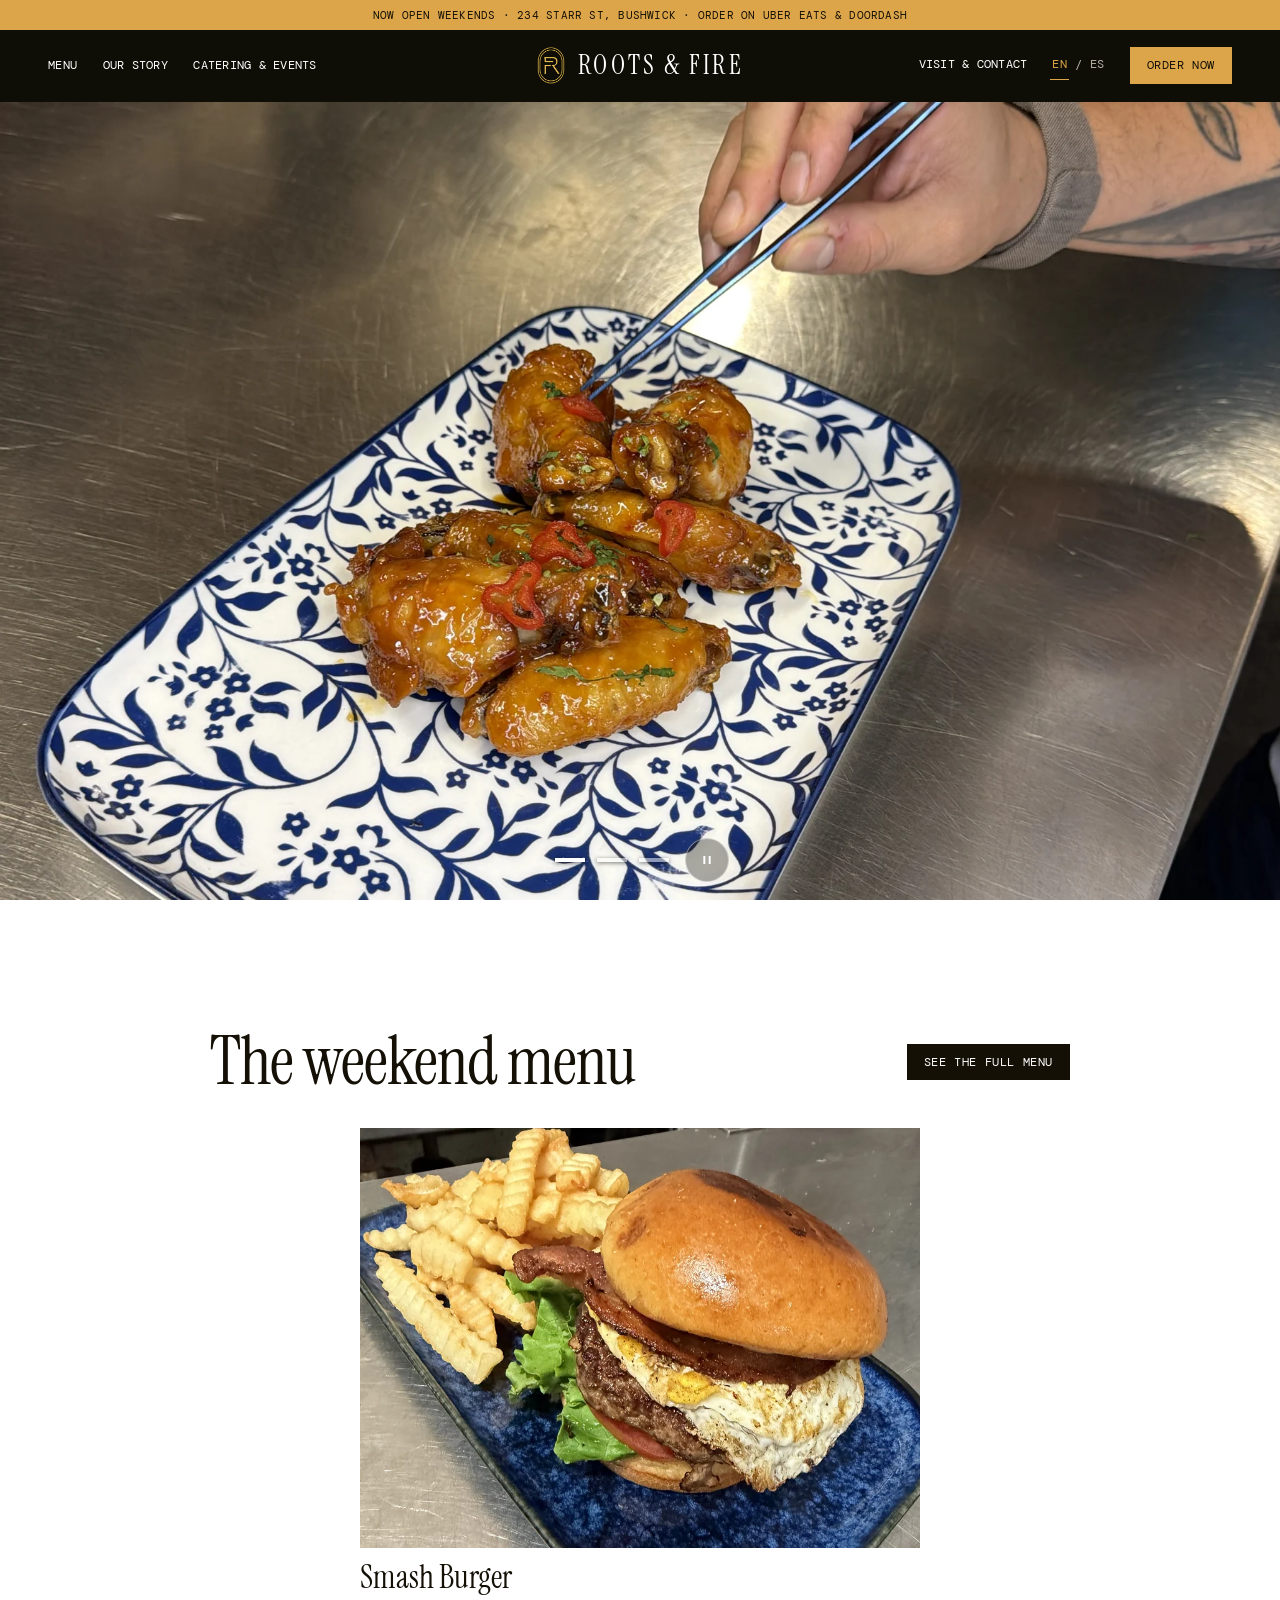
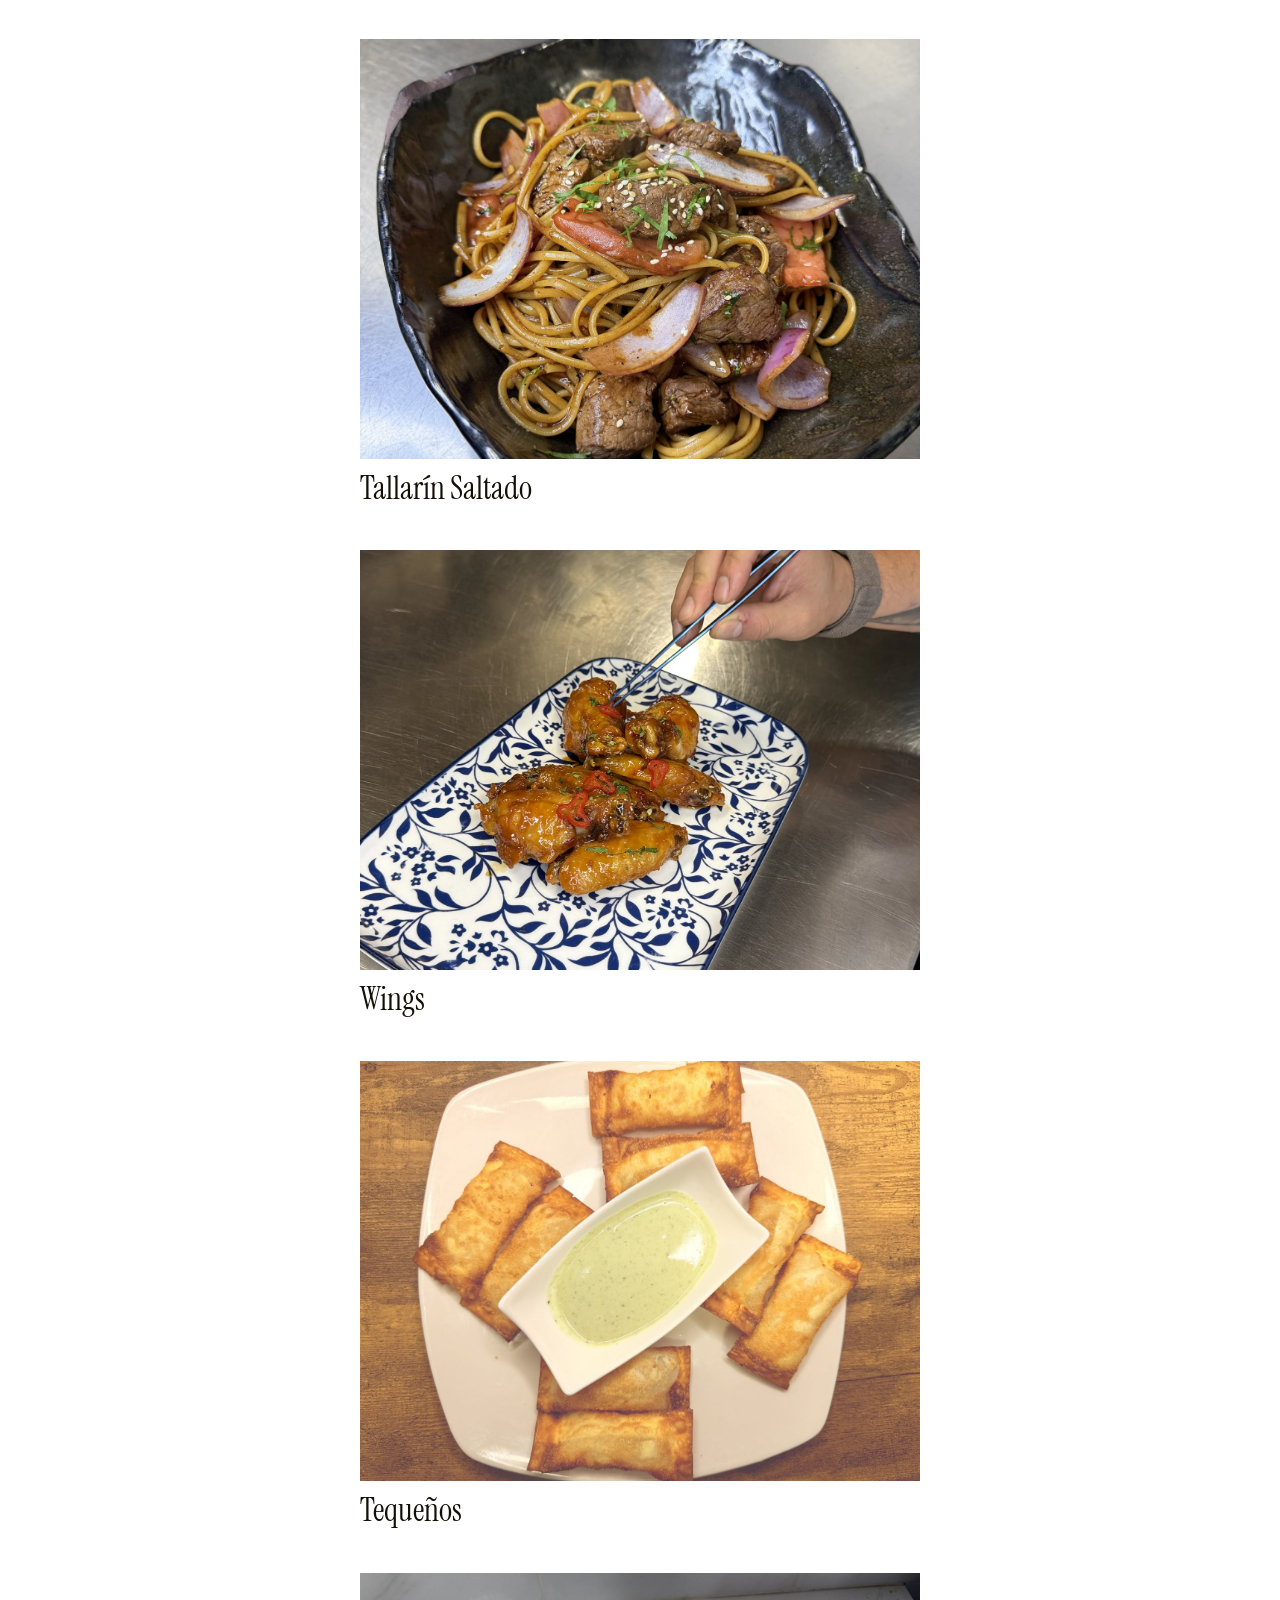
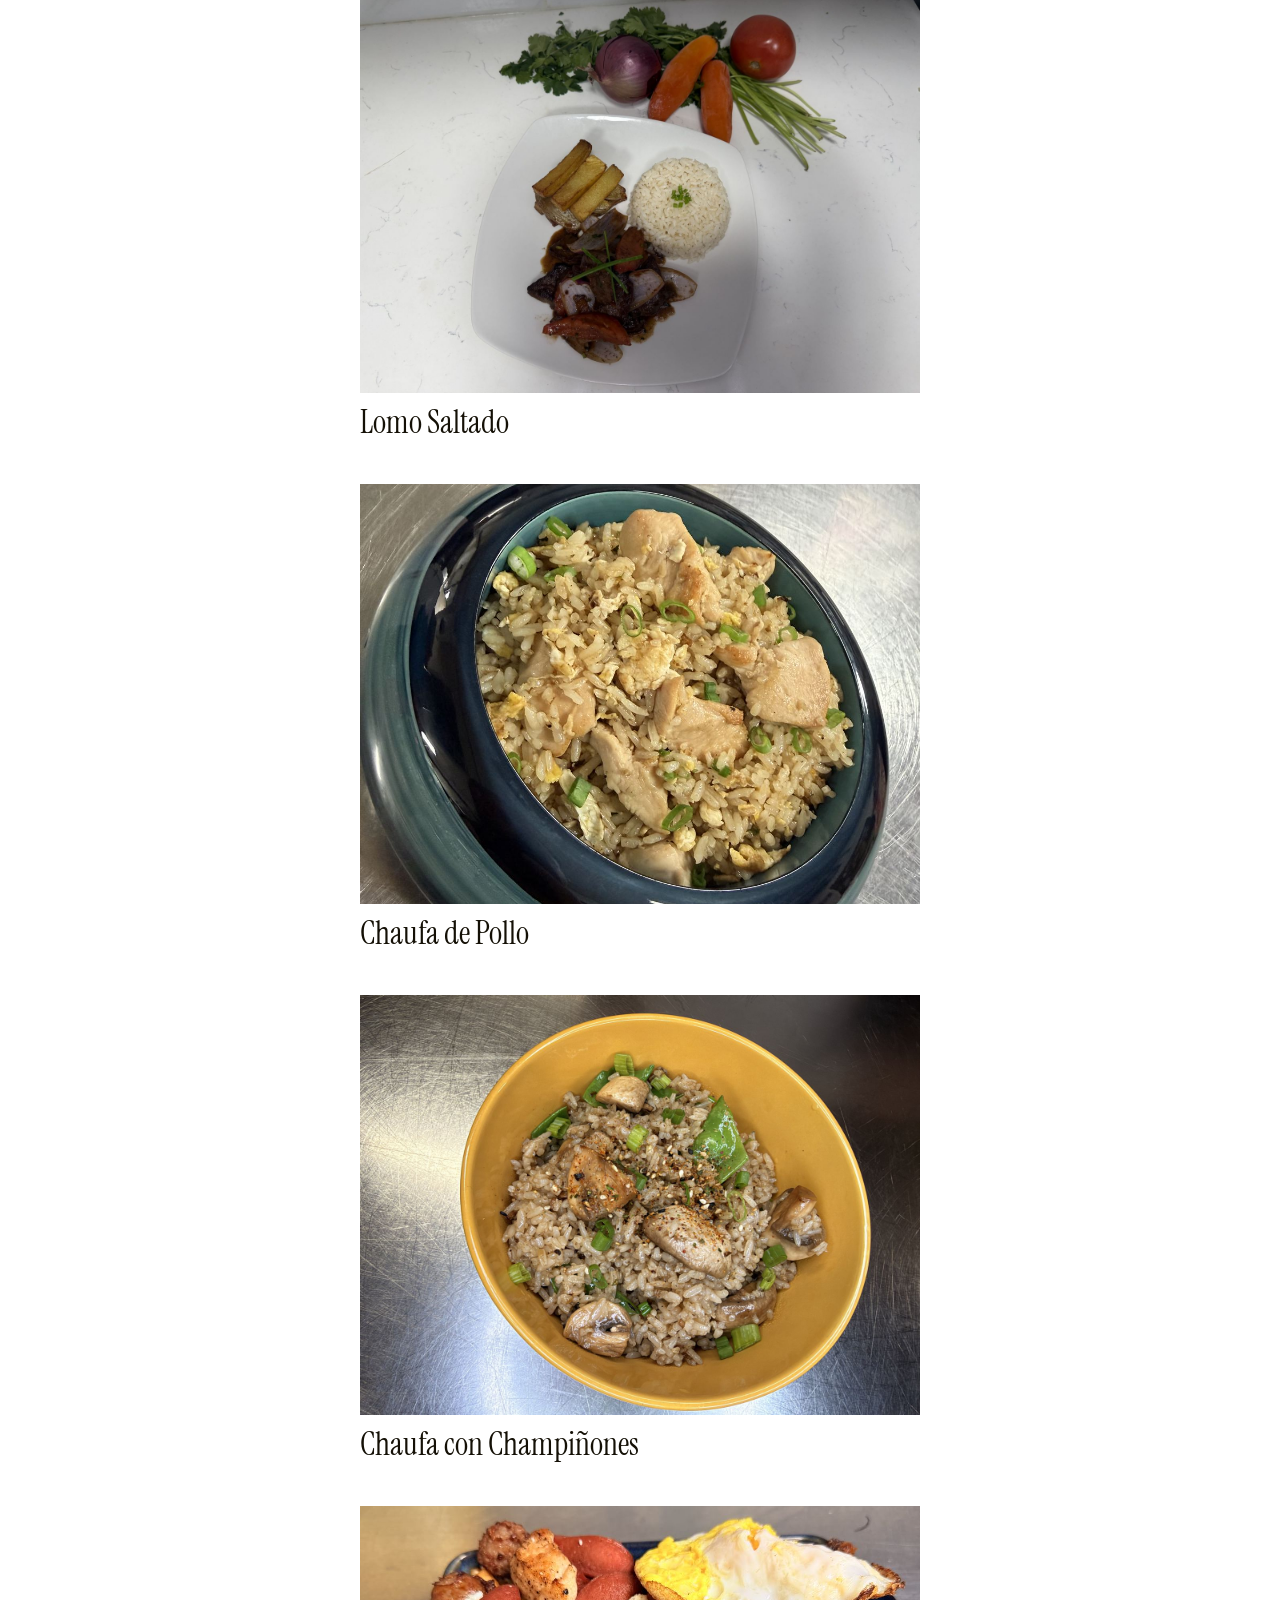
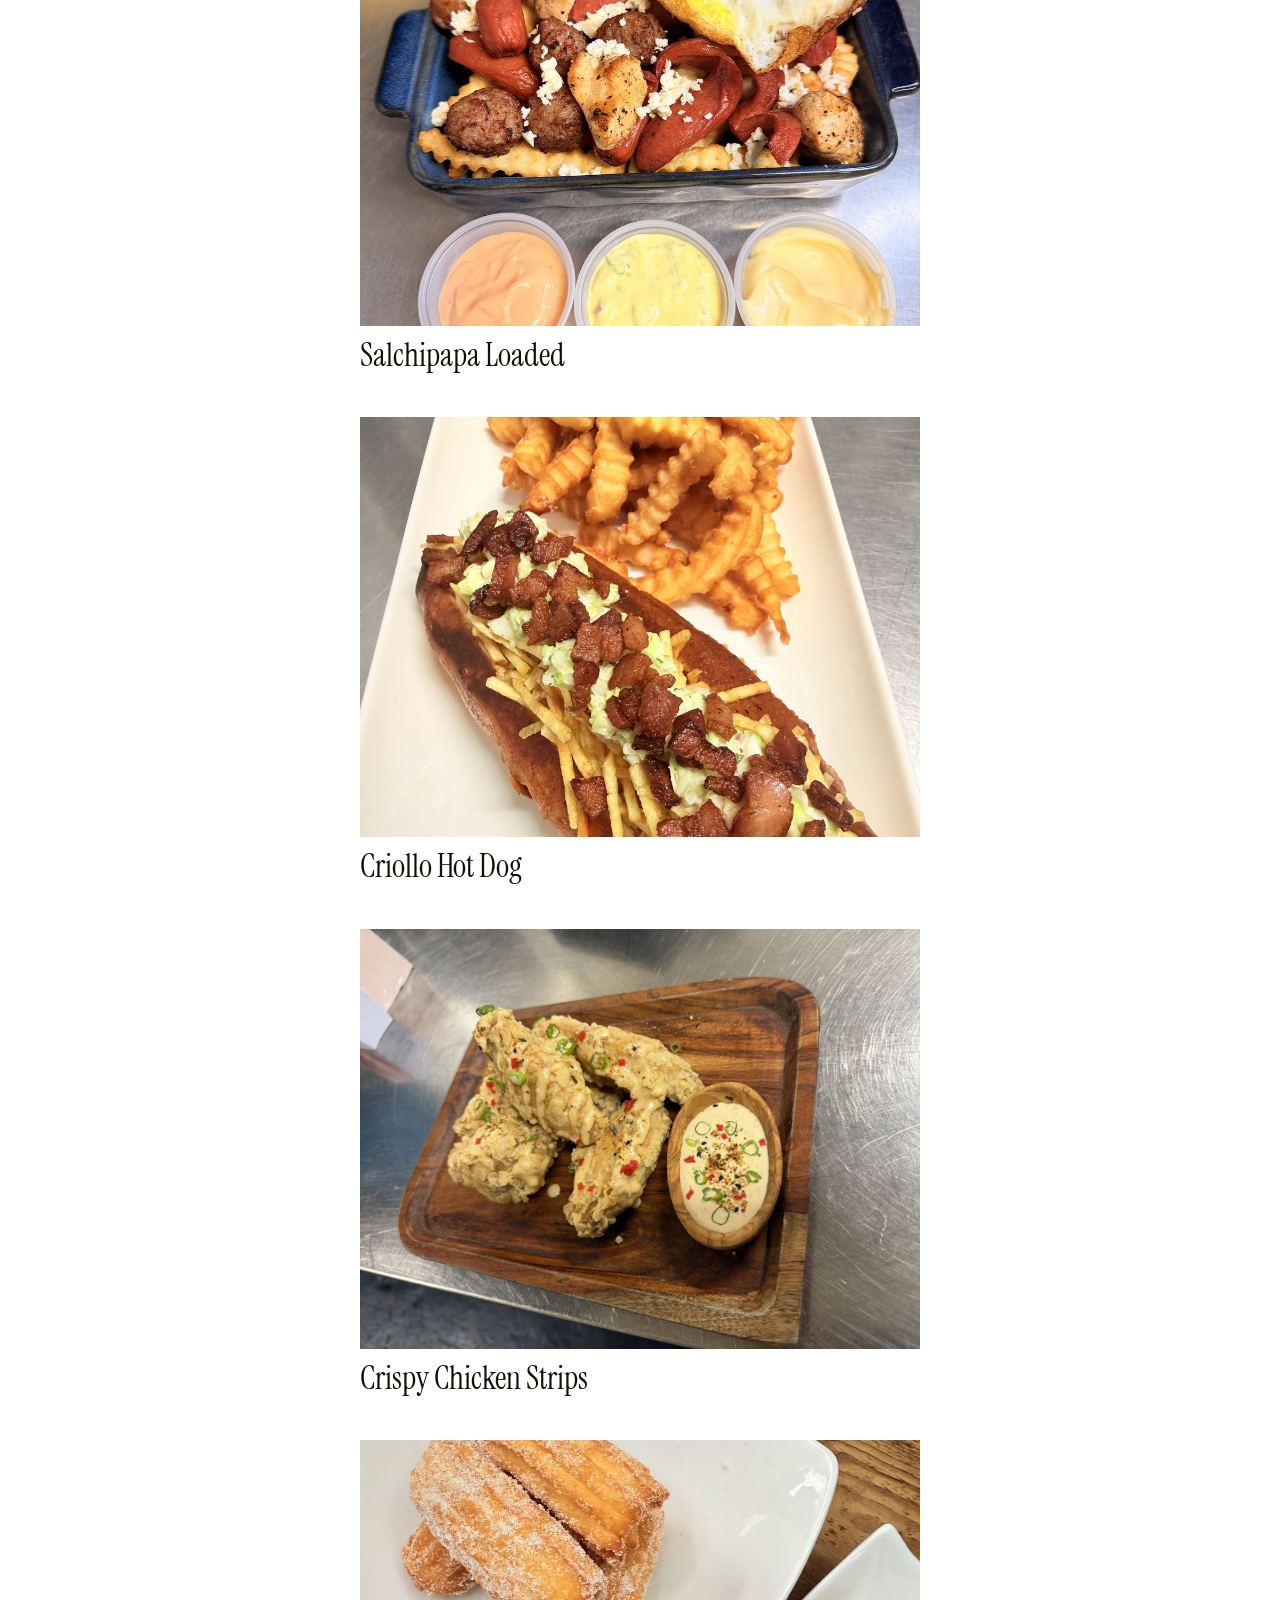
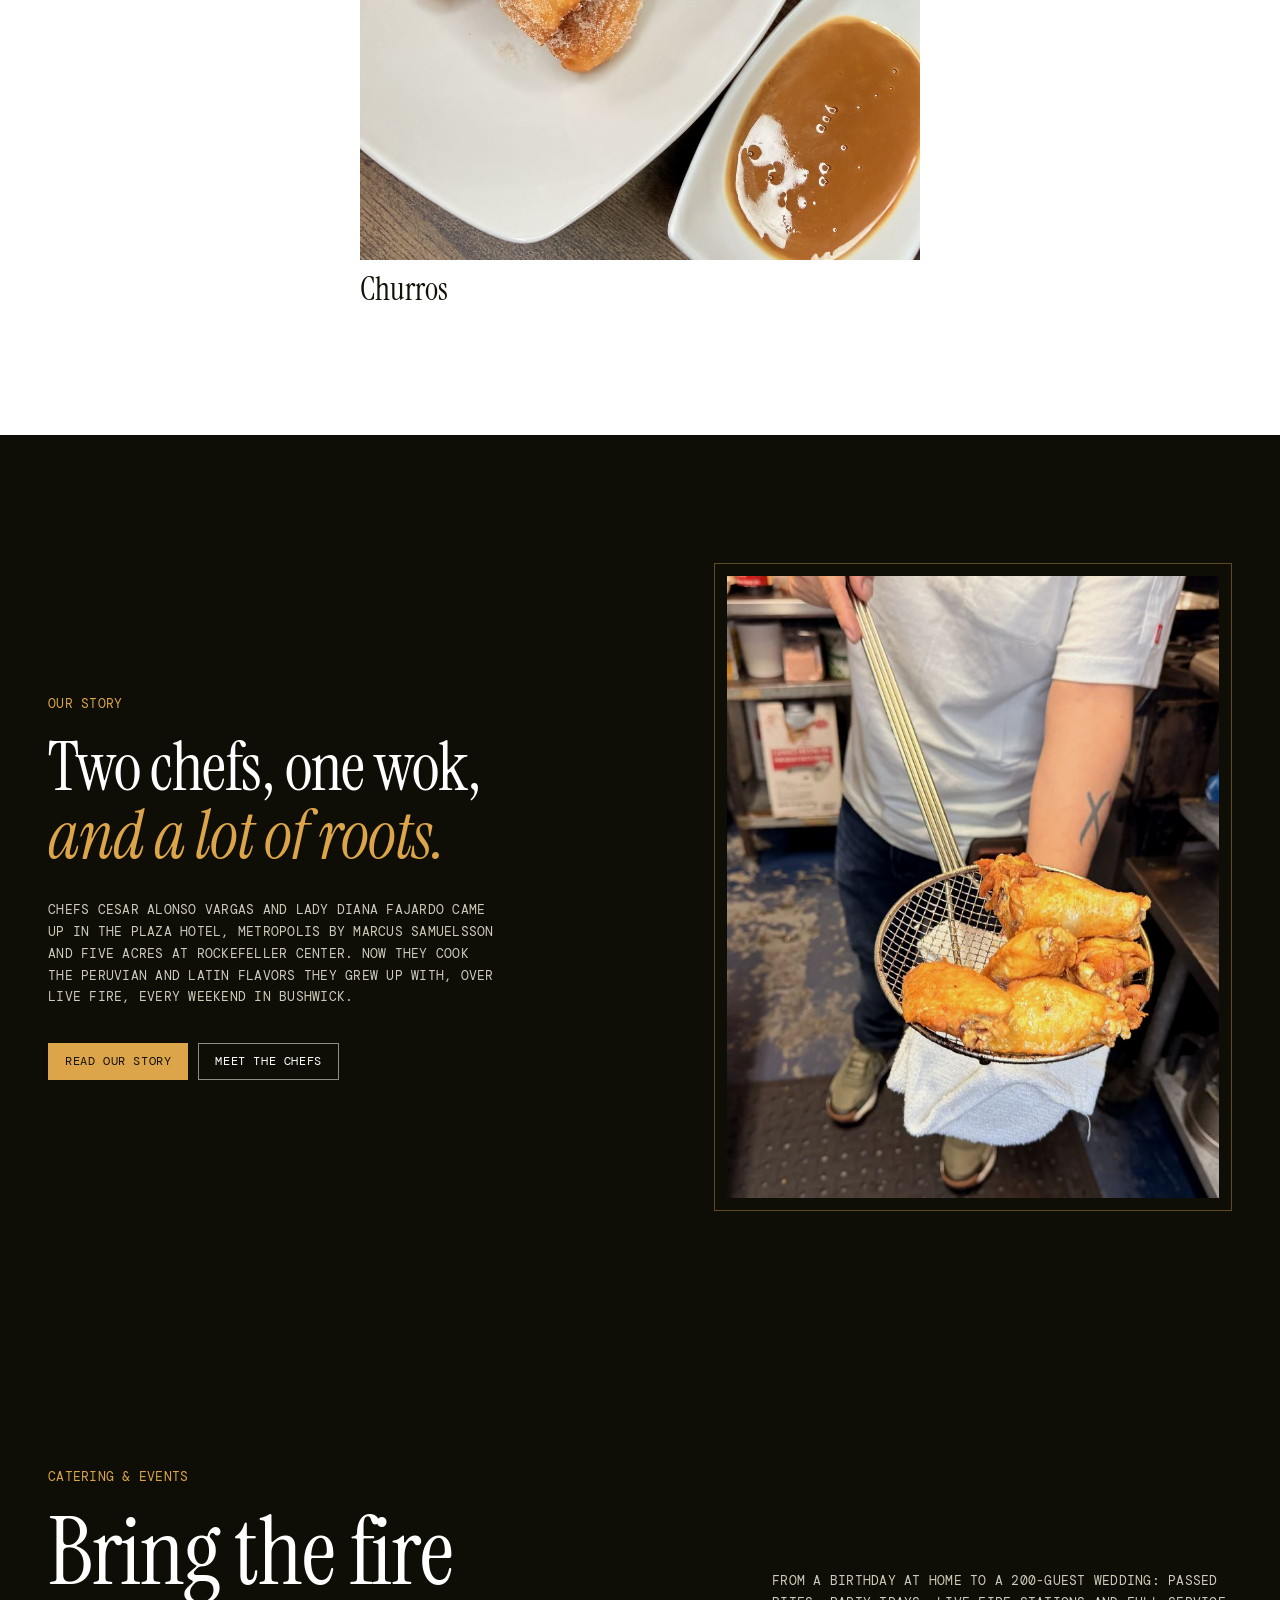
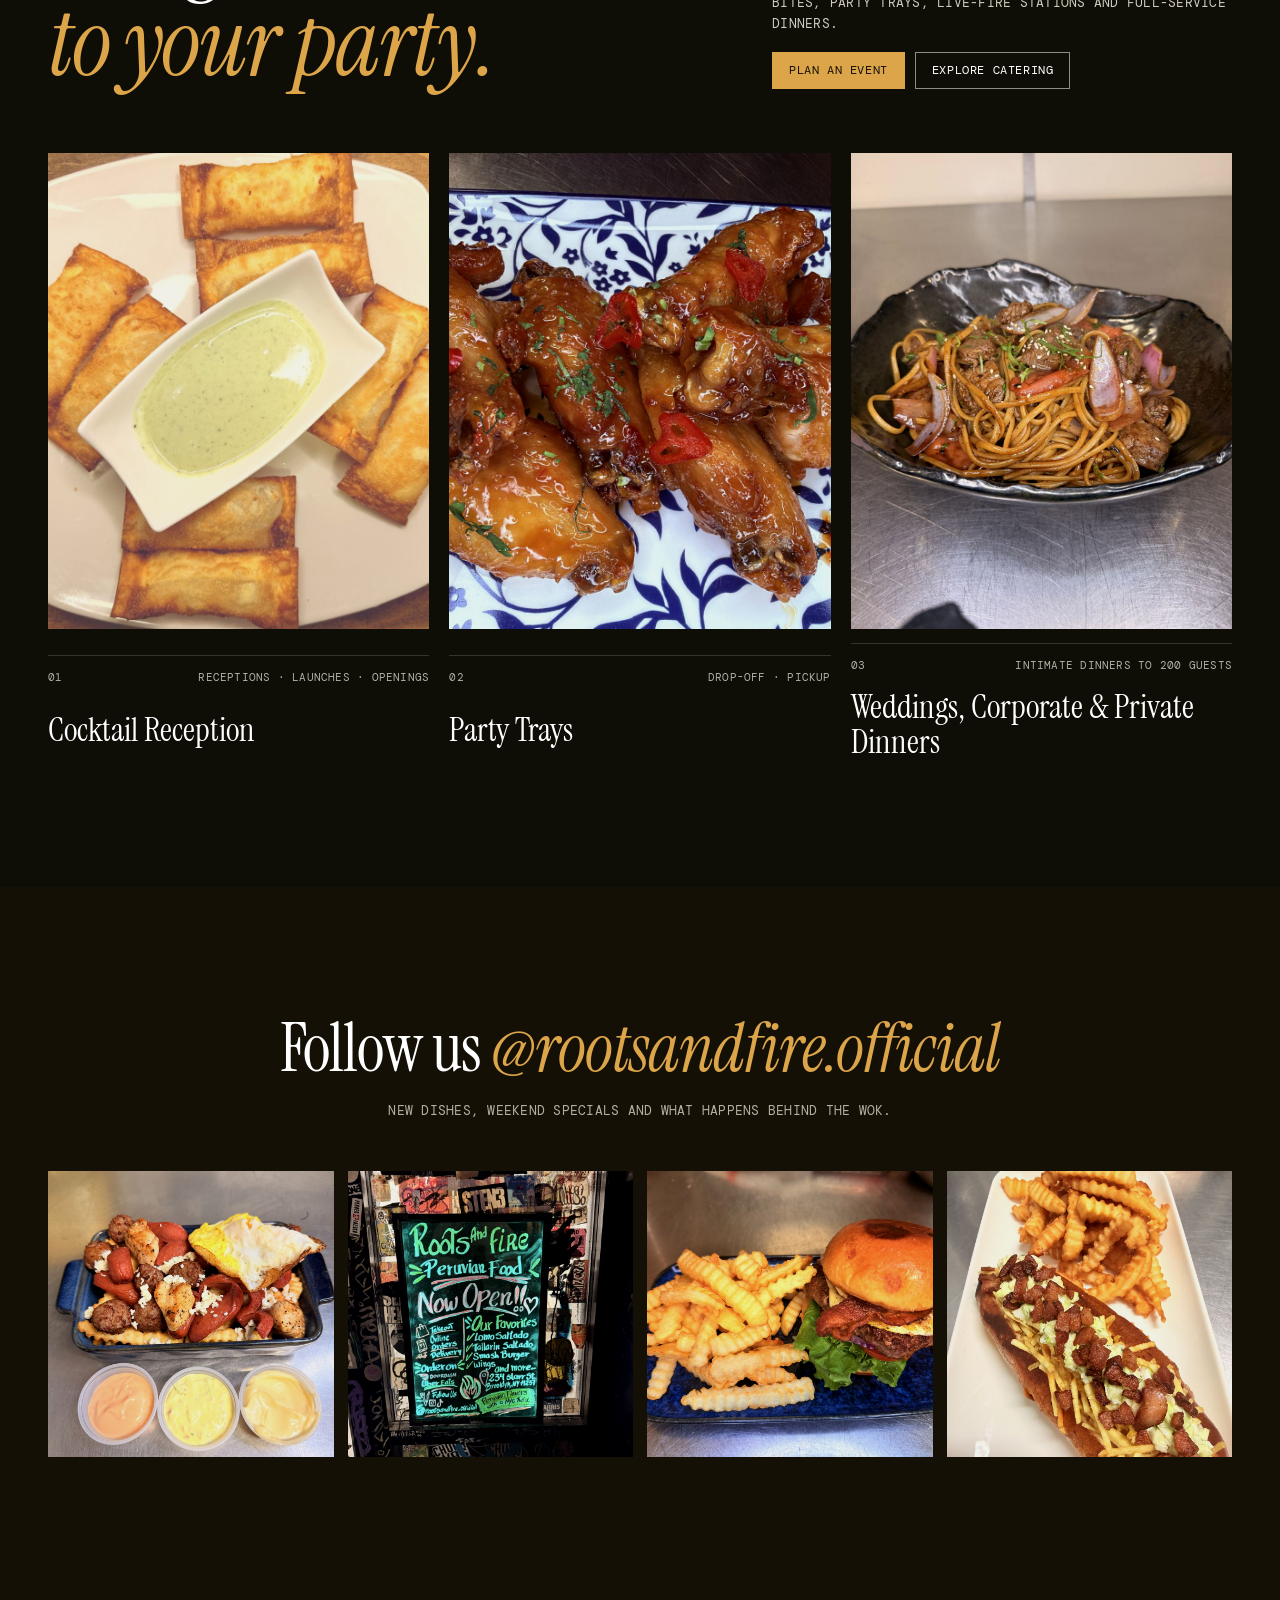
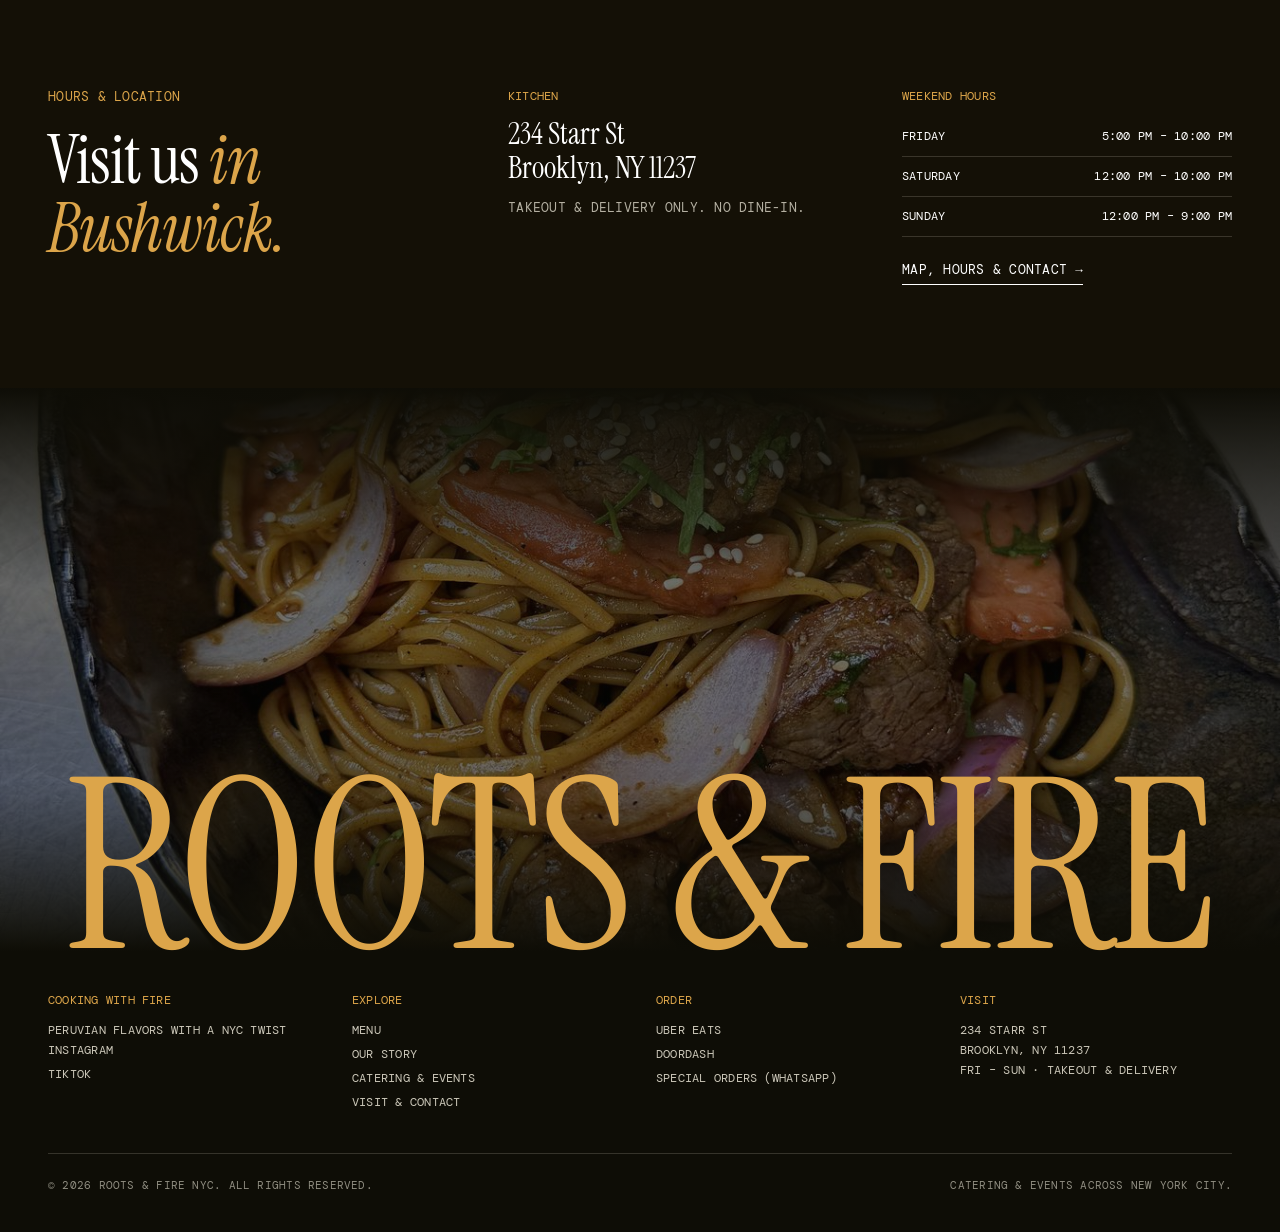
==== commit 15e1e500: "Reducir fotos, ampliar seleccion y cambiar fondos crema a blanco" ====
--- a/index.html
+++ b/index.html
@@ -21,7 +21,7 @@
   <link rel="preconnect" href="https://fonts.googleapis.com">
   <link rel="preconnect" href="https://fonts.gstatic.com" crossorigin>
   <link href="https://fonts.googleapis.com/css2?family=DM+Mono:wght@400;500&family=Instrument+Serif:ital@0;1&family=Plus+Jakarta+Sans:wght@400;500;600&display=swap" rel="stylesheet">
-  <link rel="stylesheet" href="assets/css/styles.css">
+  <link rel="stylesheet" href="assets/css/styles.css?v=20261123-compact">
   <script>document.documentElement.classList.add("js");</script>
 
   <script type="application/ld+json">
@@ -146,21 +146,6 @@
       </div>
     </section>
 
-    <!-- ===== Intro statement ===== -->
-    <section class="intro" aria-label="About Roots & Fire" data-i18n-attr="aria-label:introLabel">
-      <div class="container intro__grid">
-        <p class="intro__statement reveal" data-i18n="introStatement">Roots &amp; Fire is Peruvian food cooked the way we learned it, over live flame and a screaming-hot wok, by two chefs who came up in New York's most demanding kitchens.</p>
-        <div class="intro__side reveal">
-          <p class="mono" data-i18n="introTags">Weekend kitchen. Catering. Private events.</p>
-          <p class="mono muted" data-i18n="introRoots"><strong>Roots</strong> is where we come from. <strong>Fire</strong> is how we cook.</p>
-          <a class="text-link mono" href="about.html" data-i18n="ctaStory">Read our story →</a>
-        </div>
-        <figure class="intro__frame frame reveal">
-          <img src="assets/img/lomo-saltado.jpg" alt="Lomo saltado with white rice and fries" data-i18n-attr="alt:altLomo" width="1400" height="1050" loading="lazy">
-        </figure>
-      </div>
-    </section>
-
     <!-- ===== Menu: vertical photo selection ===== -->
     <section class="panel panel--cream menu" aria-labelledby="menu-title">
       <div class="container menu__grid">
@@ -185,6 +170,34 @@
             <div class="dish-card__img"><img src="assets/img/tequenos.jpg" alt="Golden tequeños with green dipping sauce" data-i18n-attr="alt:altTequenos" width="1400" height="1050" loading="lazy"></div>
             <h3>Tequeños</h3>
           </article>
+          <article class="dish-card reveal">
+            <div class="dish-card__img"><img src="assets/img/lomo-saltado.jpg" alt="Lomo saltado with white rice and fries" data-i18n-attr="alt:altLomo" width="1400" height="1050" loading="lazy"></div>
+            <h3>Lomo Saltado</h3>
+            </article>
+          <article class="dish-card reveal">
+            <div class="dish-card__img"><img src="assets/img/chaufa-pollo.jpg" alt="Chicken chaufa fried rice in a blue bowl" data-i18n-attr="alt:altChaufa" width="1050" height="1400" loading="lazy"></div>
+            <h3>Chaufa de Pollo</h3>
+            </article>
+          <article class="dish-card reveal">
+            <div class="dish-card__img"><img src="assets/img/mushroom-chaufa.jpg" alt="Fried rice with mushrooms and snow peas in a yellow bowl" data-i18n-attr="alt:altMushroom" width="1400" height="1050" loading="lazy"></div>
+            <h3>Chaufa con Champiñones</h3>
+            </article>
+          <article class="dish-card reveal">
+            <div class="dish-card__img"><img src="assets/img/salchipapa.jpg" alt="Loaded salchipapa with sausage, chicken and fried egg" data-i18n-attr="alt:altSalchipapa" width="1050" height="1400" loading="lazy"></div>
+            <h3>Salchipapa Loaded</h3>
+            </article>
+          <article class="dish-card reveal">
+            <div class="dish-card__img"><img src="assets/img/criollo-hot-dog.jpg" alt="Hot dog topped with chorizo bits, green sauce and potato sticks" data-i18n-attr="alt:altHotdog" width="1050" height="1400" loading="lazy"></div>
+            <h3>Criollo Hot Dog</h3>
+            </article>
+          <article class="dish-card reveal">
+            <div class="dish-card__img"><img src="assets/img/chicken-strips.jpg" alt="Crispy chicken strips on a wooden board with dip" data-i18n-attr="alt:altStrips" width="1400" height="1050" loading="lazy"></div>
+            <h3 data-i18n="nStrips">Crispy Chicken Strips</h3>
+            </article>
+          <article class="dish-card reveal">
+            <div class="dish-card__img"><img src="assets/img/churros.jpg" alt="Sugar-dusted churros with dulce de leche" data-i18n-attr="alt:altChurros" width="1050" height="1400" loading="lazy"></div>
+            <h3>Churros</h3>
+            </article>
         </div>
       </div>
     </section>
--- a/assets/css/styles.css
+++ b/assets/css/styles.css
@@ -11,7 +11,7 @@
   --gold: #DCA54A;
   --gold-deep: #D09A40;
   --white: #FFFFFF;
-  --cream: #FAF5E5;
+  --cream: #FFFFFF;
   --charcoal: #1B1B1B;
   --black: #0E0D06;
   --stone: #2E2D2A;
@@ -249,14 +249,14 @@
 
 /* ---------- Menu: large photos stacked vertically ---------- */
 .menu { padding: var(--section-y) 0; }
-.menu__grid { display: grid; grid-template-columns: minmax(0, 1fr); gap: 40px; max-width: 1080px; }
+.menu__grid { display: grid; grid-template-columns: minmax(0, 1fr); gap: 32px; max-width: 860px; }
 .menu__intro { display: flex; align-items: center; justify-content: space-between; flex-wrap: wrap; gap: 24px; }
-.dish-list { display: grid; grid-template-columns: minmax(0, 1fr); gap: clamp(36px, 6vw, 72px); }
-.dish-card { min-width: 0; }
+.dish-list { display: grid; grid-template-columns: minmax(0, 1fr); gap: clamp(28px, 4vw, 44px); }
+.dish-card { min-width: 0; width: 100%; max-width: 560px; margin-inline: auto; }
 .dish-card__img { position: relative; aspect-ratio: 4 / 3; overflow: hidden; background: var(--brown); }
 .dish-card__img img { width: 100%; height: 100%; object-fit: cover; }
 .dish-card__img img[src*="burger"] { object-position: center 35%; }
-.dish-card h3 { font-family: var(--serif); font-weight: 400; font-size: clamp(28px, 3.5vw, 42px); line-height: 1.1; margin-top: 16px; }
+.dish-card h3 { font-family: var(--serif); font-weight: 400; font-size: clamp(25px, 2.5vw, 32px); line-height: 1.1; margin-top: 12px; }
 .note { font-size: 14px; color: rgba(20, 16, 6, 0.72); }
 .note a { color: var(--ink); }
 
@@ -447,13 +447,13 @@
 
 /* Menu page: dishes by category */
 .menu-page { padding: var(--section-y) 0; }
-.menu-page > .container { max-width: 1080px; }
+.menu-page > .container { max-width: 760px; }
 .menu-cat { display: grid; grid-template-columns: minmax(0, 1fr); gap: 28px; padding: 48px 0 72px; border-top: 1px solid var(--line-ink); }
 .menu-cat:first-child { border-top: 0; padding-top: 0; }
 .menu-cat__head { display: grid; gap: 12px; }
 .menu-cat__head .mono { color: rgba(20, 16, 6, 0.7); }
 .menu-cat__count { font-size: 11px; color: rgba(20, 16, 6, 0.5) !important; }
-.menu-cat__grid { display: grid; grid-template-columns: minmax(0, 1fr); gap: clamp(36px, 6vw, 72px); }
+.menu-cat__grid { display: grid; grid-template-columns: minmax(0, 1fr); gap: clamp(28px, 4vw, 44px); }
 .menu-cat__grid .dish-card { flex: initial; }
 .menu-page .note { margin-top: 8px; text-align: center; }
 
@@ -546,7 +546,8 @@
 }
 
 @media (max-width: 640px) {
-  .dish-card__img { aspect-ratio: 4 / 5; }
+  .dish-card { max-width: 360px; }
+  .dish-card__img { aspect-ratio: 4 / 3; }
   :root { --bar-h: 64px; }
   .announce p { font-size: 10px; }
   .brand img { width: 24px; }
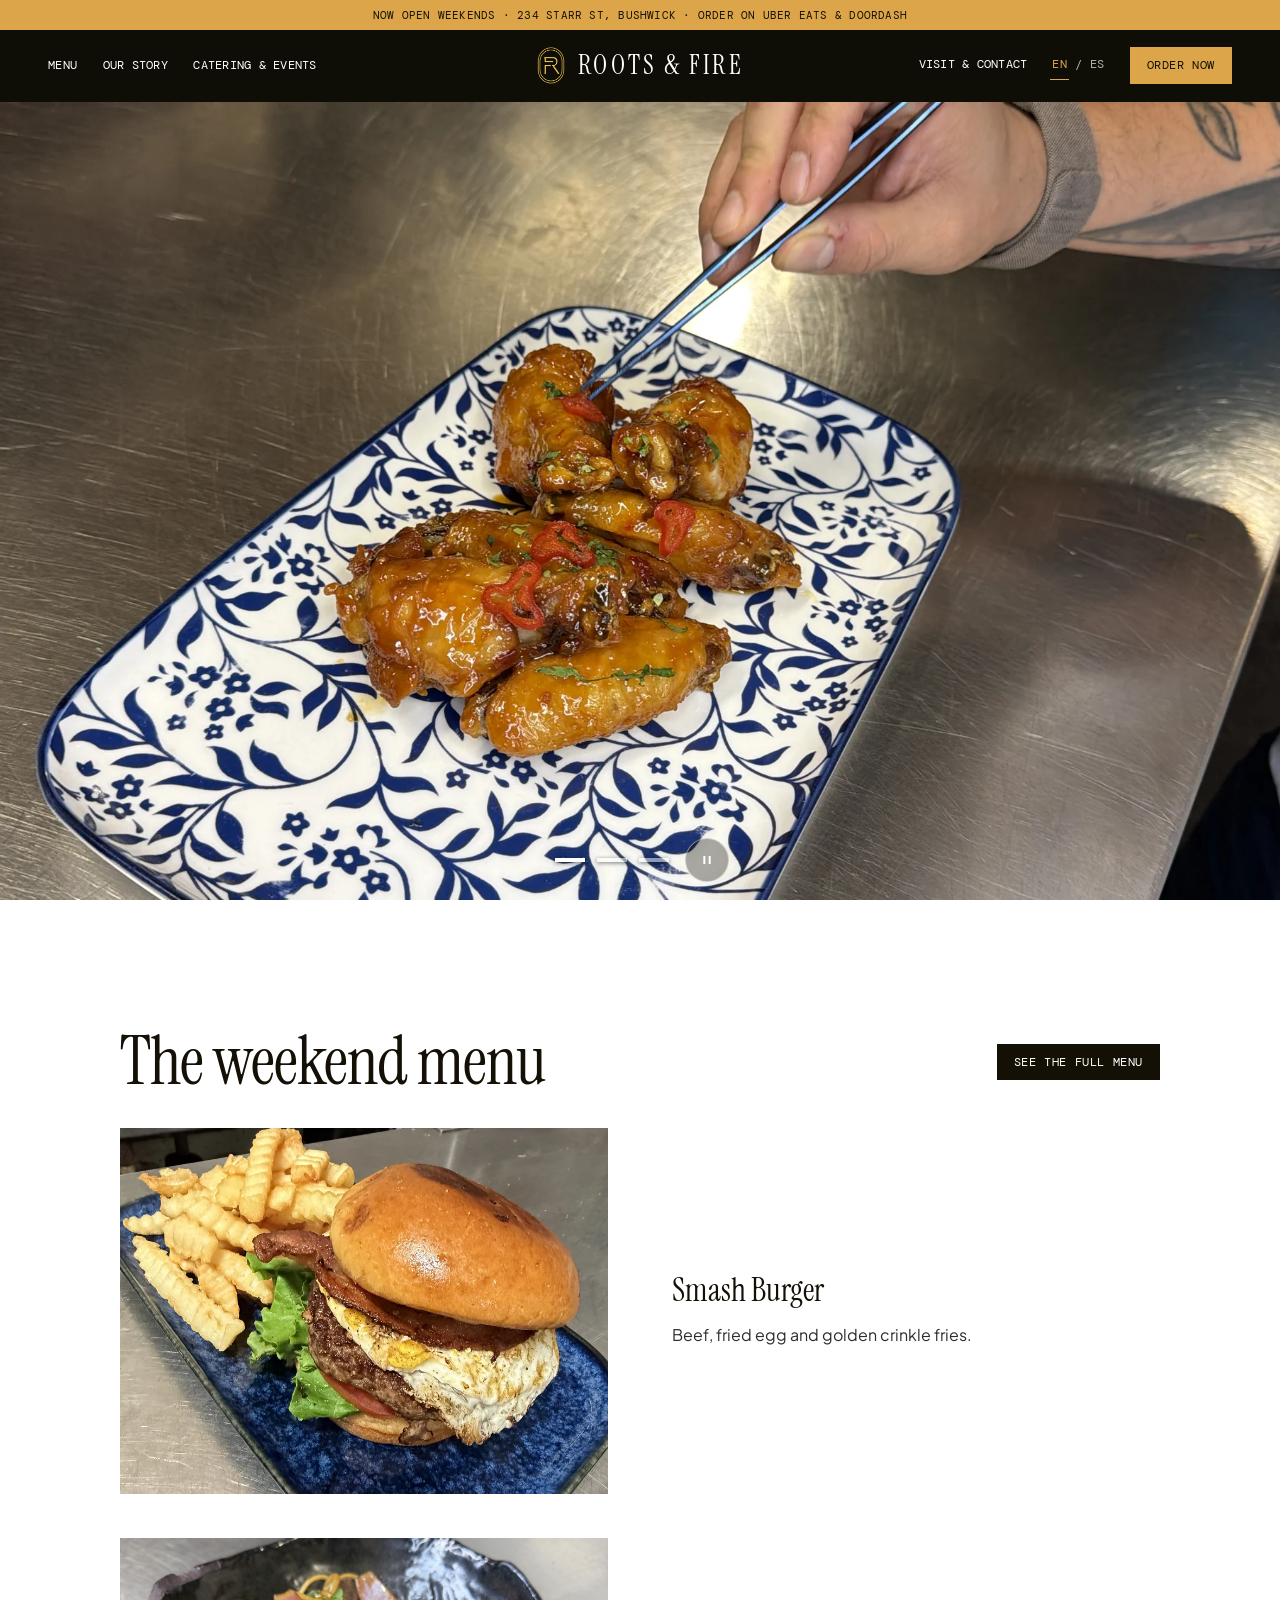
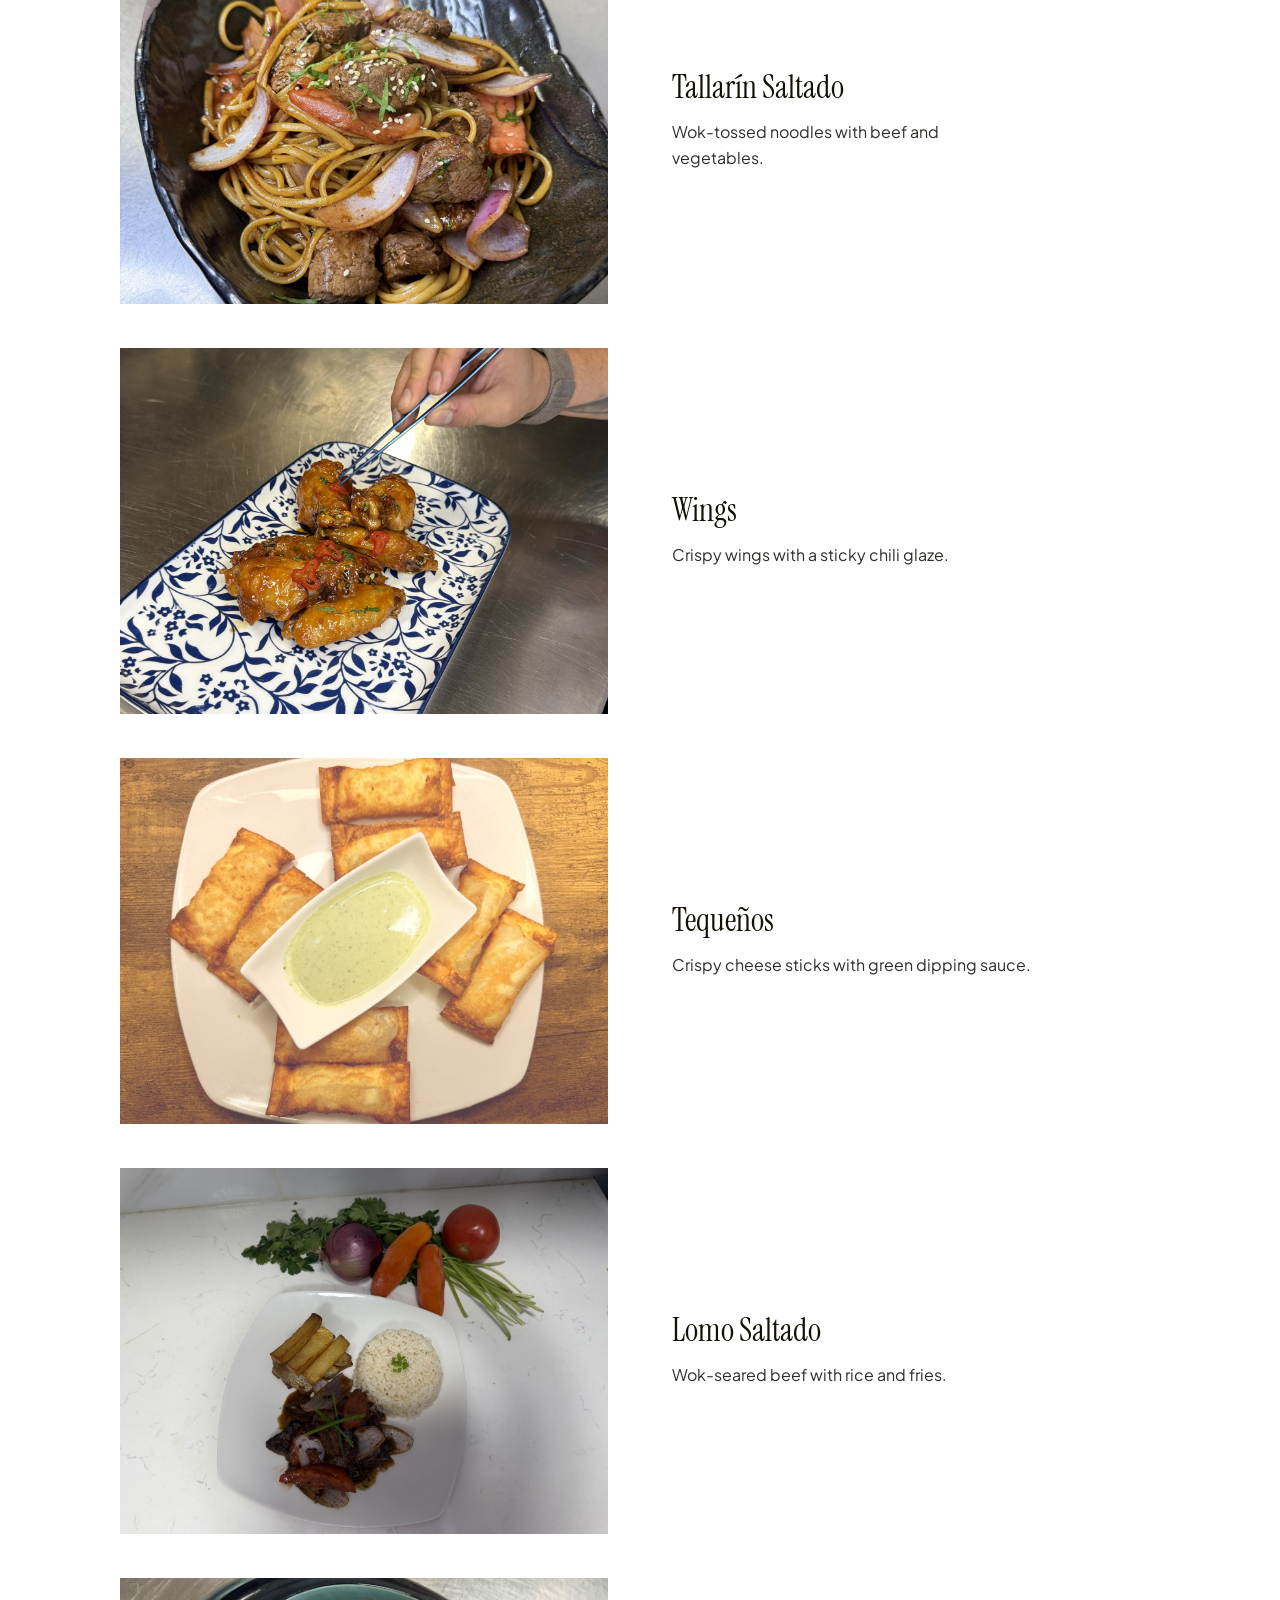
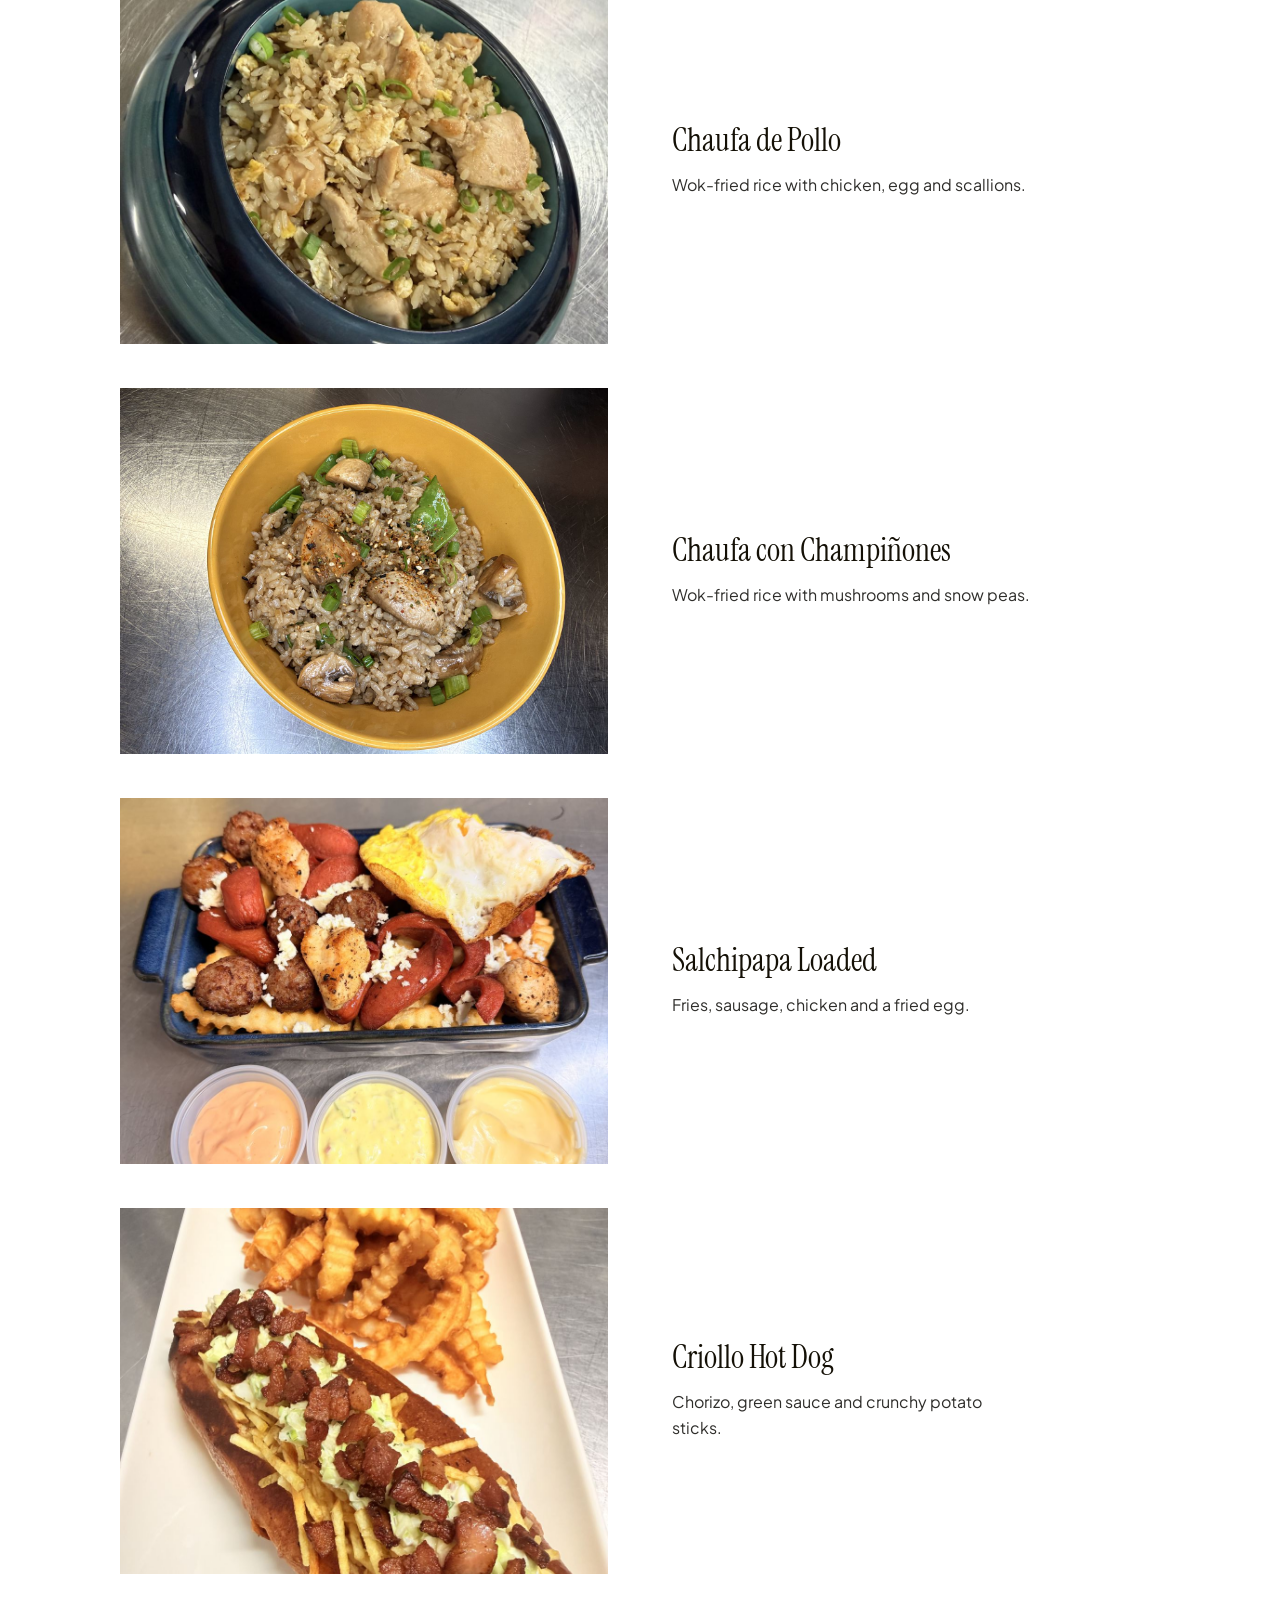
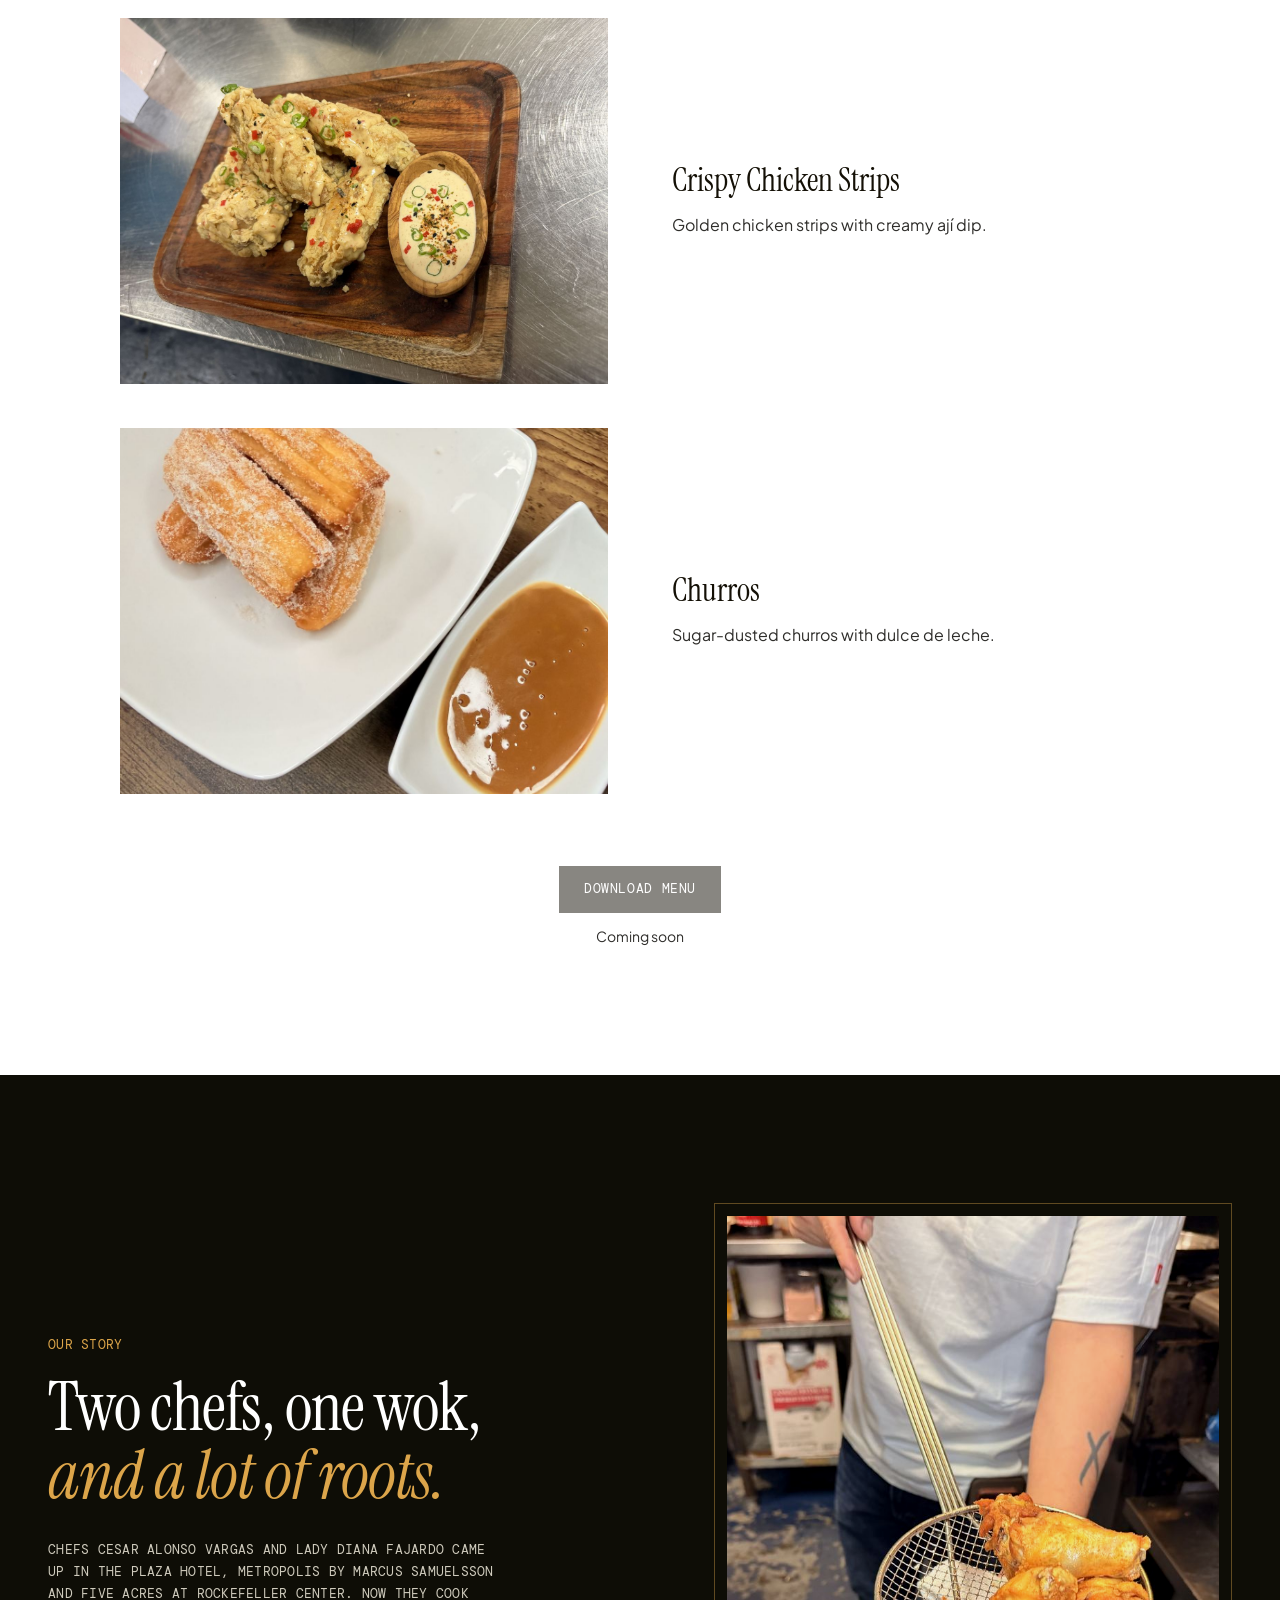
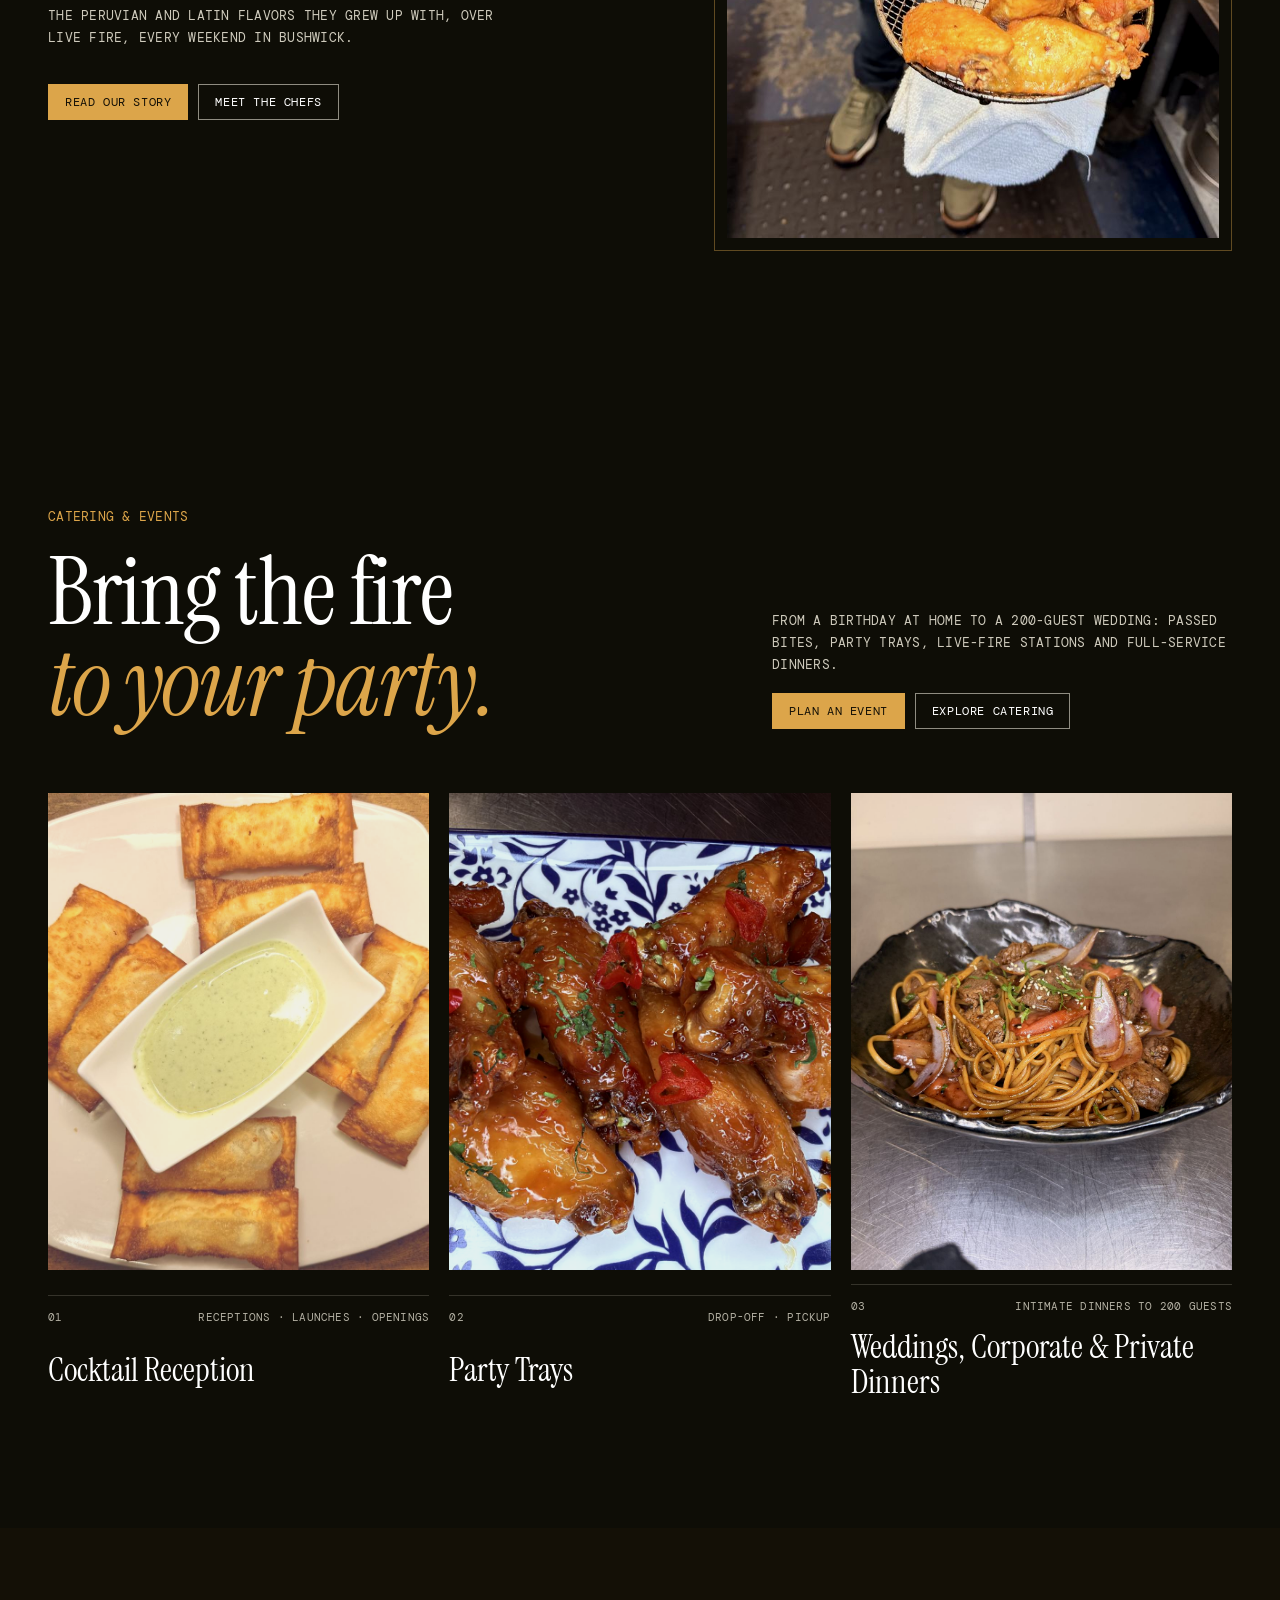
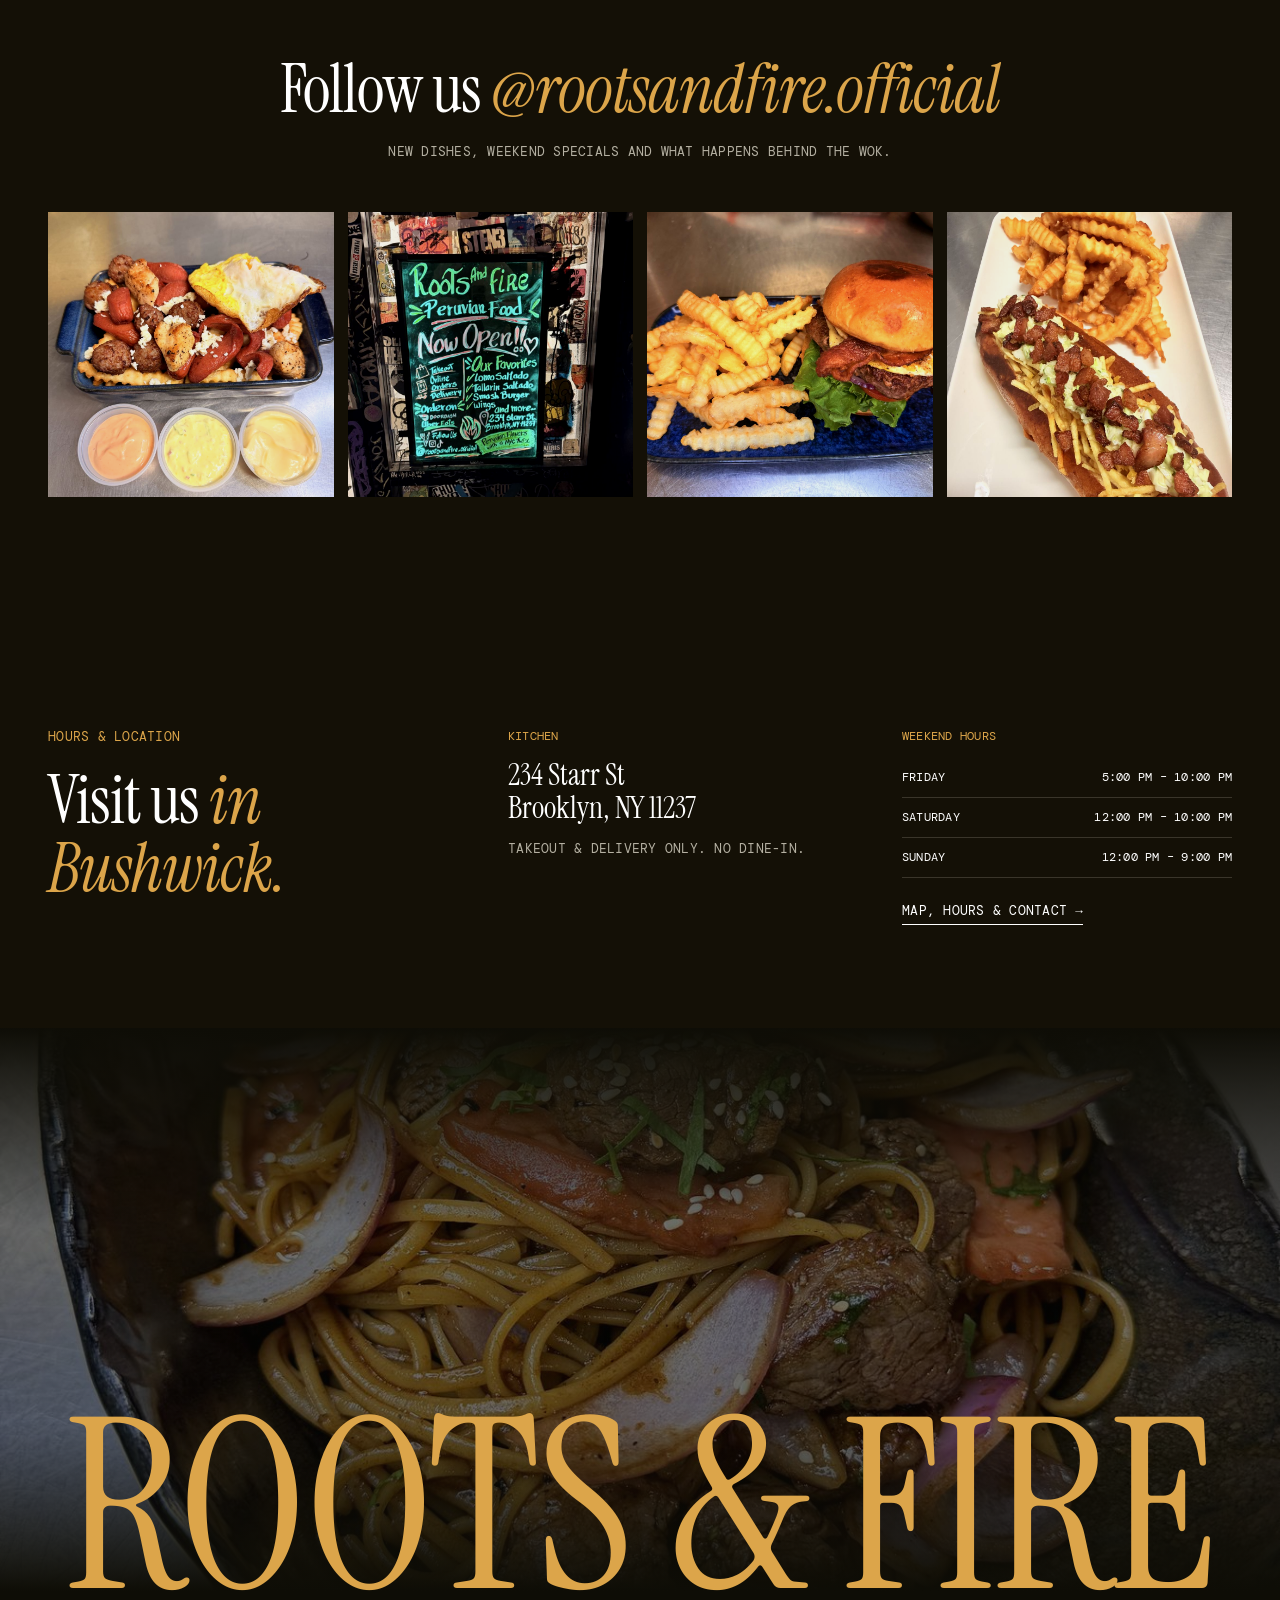
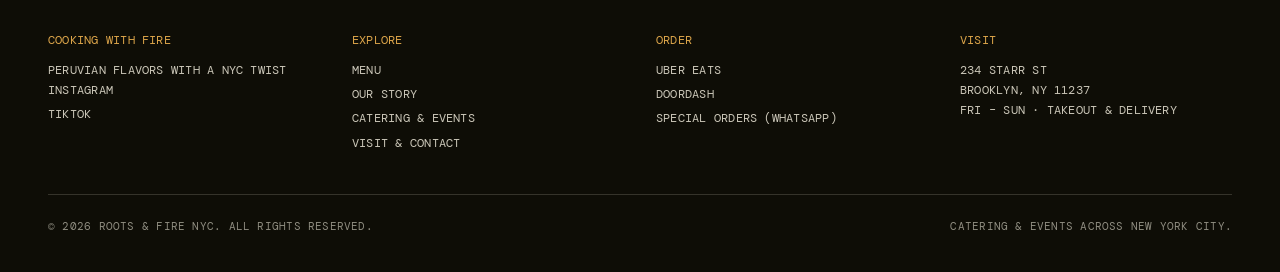
==== commit 35e30ba4: "Mostrar fotos del menu con texto lateral breve y descarga pendiente" ====
--- a/index.html
+++ b/index.html
@@ -21,7 +21,7 @@
   <link rel="preconnect" href="https://fonts.googleapis.com">
   <link rel="preconnect" href="https://fonts.gstatic.com" crossorigin>
   <link href="https://fonts.googleapis.com/css2?family=DM+Mono:wght@400;500&family=Instrument+Serif:ital@0;1&family=Plus+Jakarta+Sans:wght@400;500;600&display=swap" rel="stylesheet">
-  <link rel="stylesheet" href="assets/css/styles.css?v=20261123-compact">
+  <link rel="stylesheet" href="assets/css/styles.css?v=20261123-rows">
   <script>document.documentElement.classList.add("js");</script>
 
   <script type="application/ld+json">
@@ -156,49 +156,76 @@
         <div class="dish-list">
           <article class="dish-card reveal">
             <div class="dish-card__img"><img src="assets/img/hero-burger-mobile.webp" alt="Smash burger with fried egg and crinkle fries" data-i18n-attr="alt:altHeroBurger" width="900" height="1200" loading="lazy"></div>
-            <h3>Smash Burger</h3>
+            <div class="dish-card__copy"><h3>Smash Burger</h3>
+              <p data-i18n="briefBurger">Beef, fried egg and golden crinkle fries.</p>
+            </div>
           </article>
           <article class="dish-card reveal">
             <div class="dish-card__img"><img src="assets/img/tallarin-saltado-dark.jpg" alt="Tallarín saltado in a black bowl" data-i18n-attr="alt:altTallarin" width="1350" height="1800" loading="lazy"></div>
-            <h3>Tallarín Saltado</h3>
+            <div class="dish-card__copy"><h3>Tallarín Saltado</h3>
+              <p data-i18n="briefTallarin">Wok-tossed noodles with beef and vegetables.</p>
+            </div>
           </article>
           <article class="dish-card reveal">
             <div class="dish-card__img"><img src="assets/img/hero-wings.webp" alt="Chef finishing glazed wings" data-i18n-attr="alt:altHeroWings" width="2000" height="1125" loading="lazy"></div>
-            <h3>Wings</h3>
+            <div class="dish-card__copy"><h3>Wings</h3>
+              <p data-i18n="briefWings">Crispy wings with a sticky chili glaze.</p>
+            </div>
           </article>
           <article class="dish-card reveal">
             <div class="dish-card__img"><img src="assets/img/tequenos.jpg" alt="Golden tequeños with green dipping sauce" data-i18n-attr="alt:altTequenos" width="1400" height="1050" loading="lazy"></div>
-            <h3>Tequeños</h3>
+            <div class="dish-card__copy"><h3>Tequeños</h3>
+              <p data-i18n="briefTequenos">Crispy cheese sticks with green dipping sauce.</p>
+            </div>
           </article>
           <article class="dish-card reveal">
             <div class="dish-card__img"><img src="assets/img/lomo-saltado.jpg" alt="Lomo saltado with white rice and fries" data-i18n-attr="alt:altLomo" width="1400" height="1050" loading="lazy"></div>
-            <h3>Lomo Saltado</h3>
+            <div class="dish-card__copy"><h3>Lomo Saltado</h3>
+              <p data-i18n="briefLomo">Wok-seared beef with rice and fries.</p>
+            </div>
             </article>
           <article class="dish-card reveal">
             <div class="dish-card__img"><img src="assets/img/chaufa-pollo.jpg" alt="Chicken chaufa fried rice in a blue bowl" data-i18n-attr="alt:altChaufa" width="1050" height="1400" loading="lazy"></div>
-            <h3>Chaufa de Pollo</h3>
+            <div class="dish-card__copy"><h3>Chaufa de Pollo</h3>
+              <p data-i18n="briefChaufa">Wok-fried rice with chicken, egg and scallions.</p>
+            </div>
             </article>
           <article class="dish-card reveal">
             <div class="dish-card__img"><img src="assets/img/mushroom-chaufa.jpg" alt="Fried rice with mushrooms and snow peas in a yellow bowl" data-i18n-attr="alt:altMushroom" width="1400" height="1050" loading="lazy"></div>
-            <h3>Chaufa con Champiñones</h3>
+            <div class="dish-card__copy"><h3>Chaufa con Champiñones</h3>
+              <p data-i18n="briefMushroom">Wok-fried rice with mushrooms and snow peas.</p>
+            </div>
             </article>
           <article class="dish-card reveal">
             <div class="dish-card__img"><img src="assets/img/salchipapa.jpg" alt="Loaded salchipapa with sausage, chicken and fried egg" data-i18n-attr="alt:altSalchipapa" width="1050" height="1400" loading="lazy"></div>
-            <h3>Salchipapa Loaded</h3>
+            <div class="dish-card__copy"><h3>Salchipapa Loaded</h3>
+              <p data-i18n="briefSalchipapa">Fries, sausage, chicken and a fried egg.</p>
+            </div>
             </article>
           <article class="dish-card reveal">
             <div class="dish-card__img"><img src="assets/img/criollo-hot-dog.jpg" alt="Hot dog topped with chorizo bits, green sauce and potato sticks" data-i18n-attr="alt:altHotdog" width="1050" height="1400" loading="lazy"></div>
-            <h3>Criollo Hot Dog</h3>
+            <div class="dish-card__copy"><h3>Criollo Hot Dog</h3>
+              <p data-i18n="briefHotdog">Chorizo, green sauce and crunchy potato sticks.</p>
+            </div>
             </article>
           <article class="dish-card reveal">
             <div class="dish-card__img"><img src="assets/img/chicken-strips.jpg" alt="Crispy chicken strips on a wooden board with dip" data-i18n-attr="alt:altStrips" width="1400" height="1050" loading="lazy"></div>
-            <h3 data-i18n="nStrips">Crispy Chicken Strips</h3>
+            <div class="dish-card__copy"><h3 data-i18n="nStrips">Crispy Chicken Strips</h3>
+              <p data-i18n="briefStrips">Golden chicken strips with creamy ají dip.</p>
+            </div>
             </article>
           <article class="dish-card reveal">
             <div class="dish-card__img"><img src="assets/img/churros.jpg" alt="Sugar-dusted churros with dulce de leche" data-i18n-attr="alt:altChurros" width="1050" height="1400" loading="lazy"></div>
-            <h3>Churros</h3>
-            </article>
-        </div>
+            <div class="dish-card__copy"><h3>Churros</h3>
+              <p data-i18n="briefChurros">Sugar-dusted churros with dulce de leche.</p>
+            </div>
+            </article>
+        </div>
+        <div class="menu-download" id="download-menu">
+          <a class="btn btn--ink btn--lg" href="#" data-link="menuPdf" data-menu-download download aria-disabled="true" data-i18n="downloadMenu">Download menu</a>
+          <p class="muted" data-menu-download-status data-i18n="menuComingSoon">Coming soon</p>
+        </div>
+
       </div>
     </section>
 
@@ -351,7 +378,7 @@
 
   <div class="toast mono" role="status" aria-live="polite" data-toast></div>
 
-  <script src="assets/js/i18n.js" defer></script>
-  <script src="assets/js/main.js" defer></script>
+  <script src="assets/js/i18n.js?v=20261123-rows" defer></script>
+  <script src="assets/js/main.js?v=20261123-rows" defer></script>
 </body>
 </html>
--- a/assets/css/styles.css
+++ b/assets/css/styles.css
@@ -249,14 +249,19 @@
 
 /* ---------- Menu: large photos stacked vertically ---------- */
 .menu { padding: var(--section-y) 0; }
-.menu__grid { display: grid; grid-template-columns: minmax(0, 1fr); gap: 32px; max-width: 860px; }
+.menu__grid { display: grid; grid-template-columns: minmax(0, 1fr); gap: 32px; max-width: 1040px; }
 .menu__intro { display: flex; align-items: center; justify-content: space-between; flex-wrap: wrap; gap: 24px; }
 .dish-list { display: grid; grid-template-columns: minmax(0, 1fr); gap: clamp(28px, 4vw, 44px); }
-.dish-card { min-width: 0; width: 100%; max-width: 560px; margin-inline: auto; }
+.dish-card { min-width: 0; width: 100%; display: grid; grid-template-columns: minmax(0, 1fr) minmax(0, 1fr); align-items: center; gap: clamp(24px, 5vw, 64px); }
 .dish-card__img { position: relative; aspect-ratio: 4 / 3; overflow: hidden; background: var(--brown); }
 .dish-card__img img { width: 100%; height: 100%; object-fit: cover; }
 .dish-card__img img[src*="burger"] { object-position: center 35%; }
-.dish-card h3 { font-family: var(--serif); font-weight: 400; font-size: clamp(25px, 2.5vw, 32px); line-height: 1.1; margin-top: 12px; }
+.dish-card h3 { font-family: var(--serif); font-weight: 400; font-size: clamp(25px, 2.5vw, 32px); line-height: 1.1; margin-top: 0; }
+ .dish-card__copy { display: grid; gap: 14px; }
+.dish-card__copy p { font-size: 16px; line-height: 1.65; max-width: 30ch; color: var(--stone); }
+.menu-download { display: grid; justify-items: center; gap: 12px; margin-top: 40px; text-align: center; }
+.menu-download p { font-size: 14px; color: var(--stone); }
+.menu-download [aria-disabled="true"] { opacity: .5; cursor: default; }
 .note { font-size: 14px; color: rgba(20, 16, 6, 0.72); }
 .note a { color: var(--ink); }
 
@@ -447,7 +452,7 @@
 
 /* Menu page: dishes by category */
 .menu-page { padding: var(--section-y) 0; }
-.menu-page > .container { max-width: 760px; }
+.menu-page > .container { max-width: 1040px; }
 .menu-cat { display: grid; grid-template-columns: minmax(0, 1fr); gap: 28px; padding: 48px 0 72px; border-top: 1px solid var(--line-ink); }
 .menu-cat:first-child { border-top: 0; padding-top: 0; }
 .menu-cat__head { display: grid; gap: 12px; }
@@ -546,7 +551,7 @@
 }
 
 @media (max-width: 640px) {
-  .dish-card { max-width: 360px; }
+  .dish-card { grid-template-columns: minmax(0, 1fr); max-width: 420px; margin-inline: auto; gap: 18px; }
   .dish-card__img { aspect-ratio: 4 / 3; }
   :root { --bar-h: 64px; }
   .announce p { font-size: 10px; }
